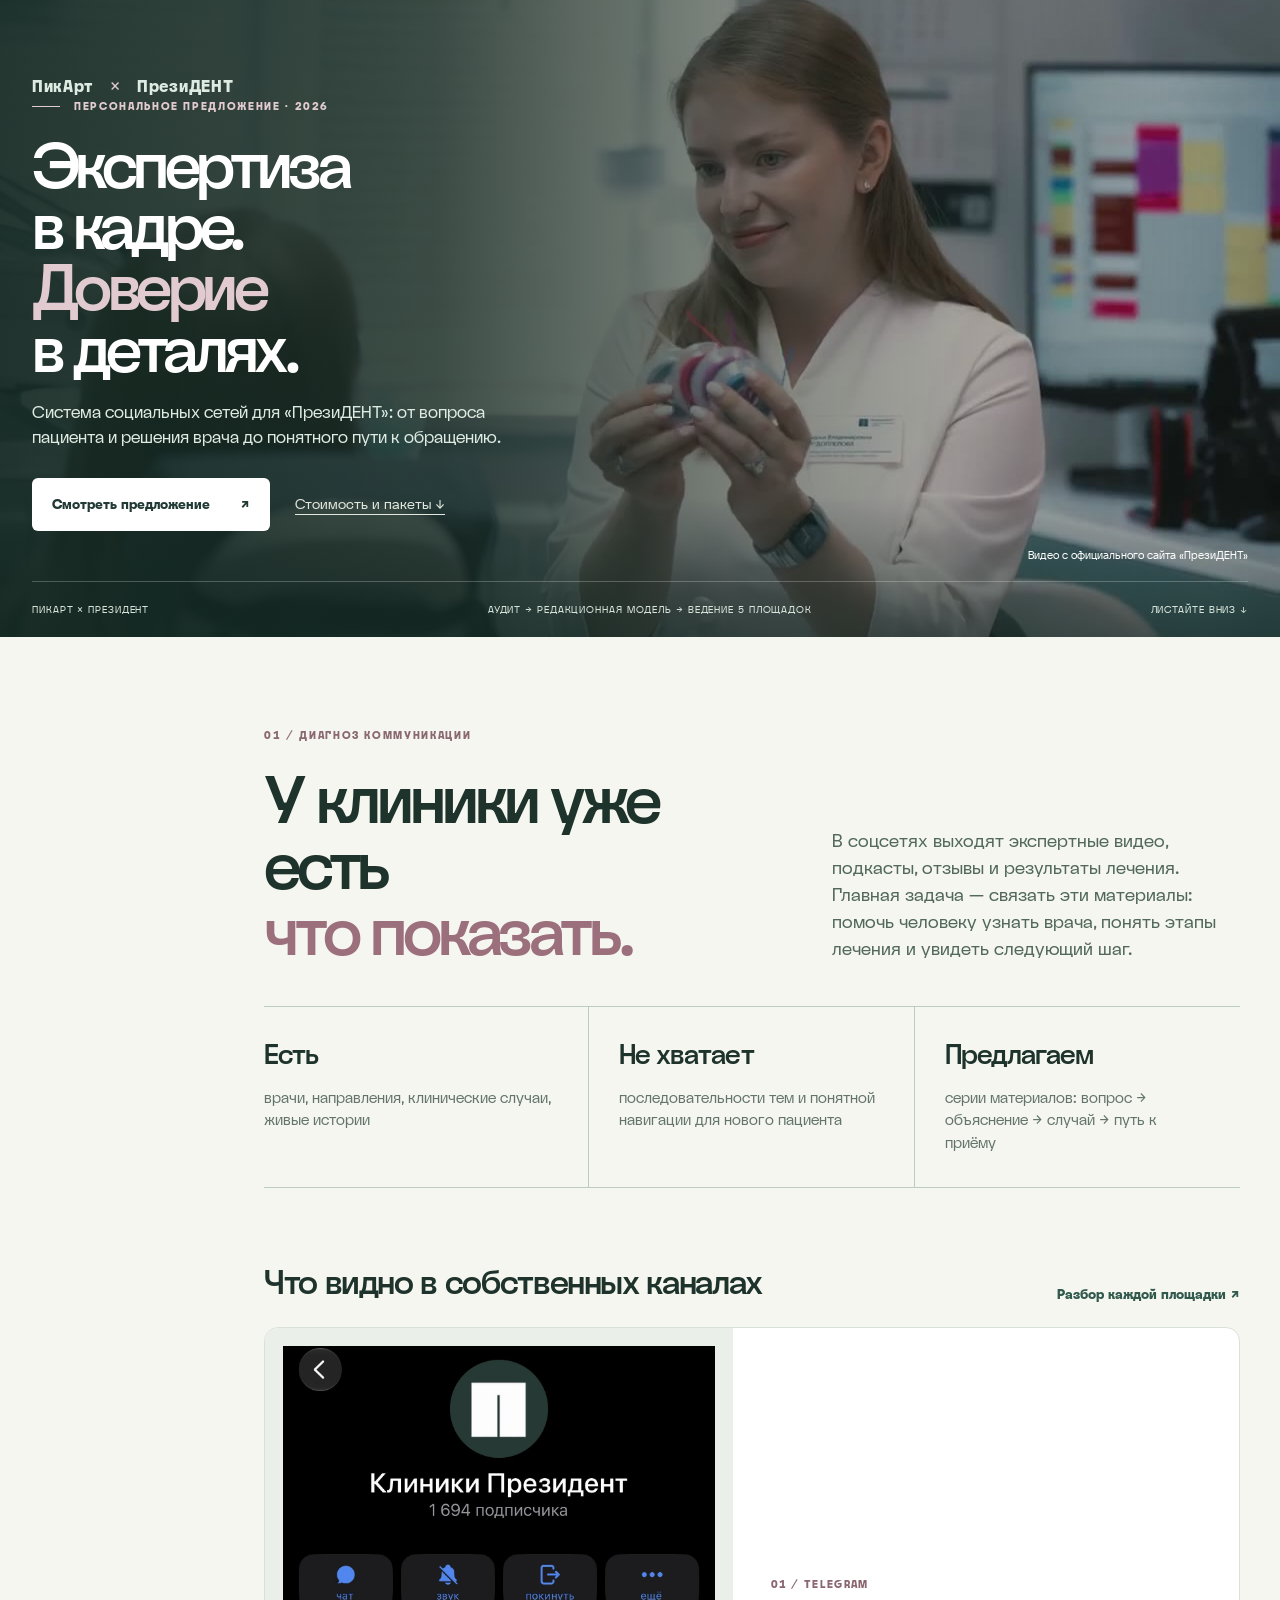
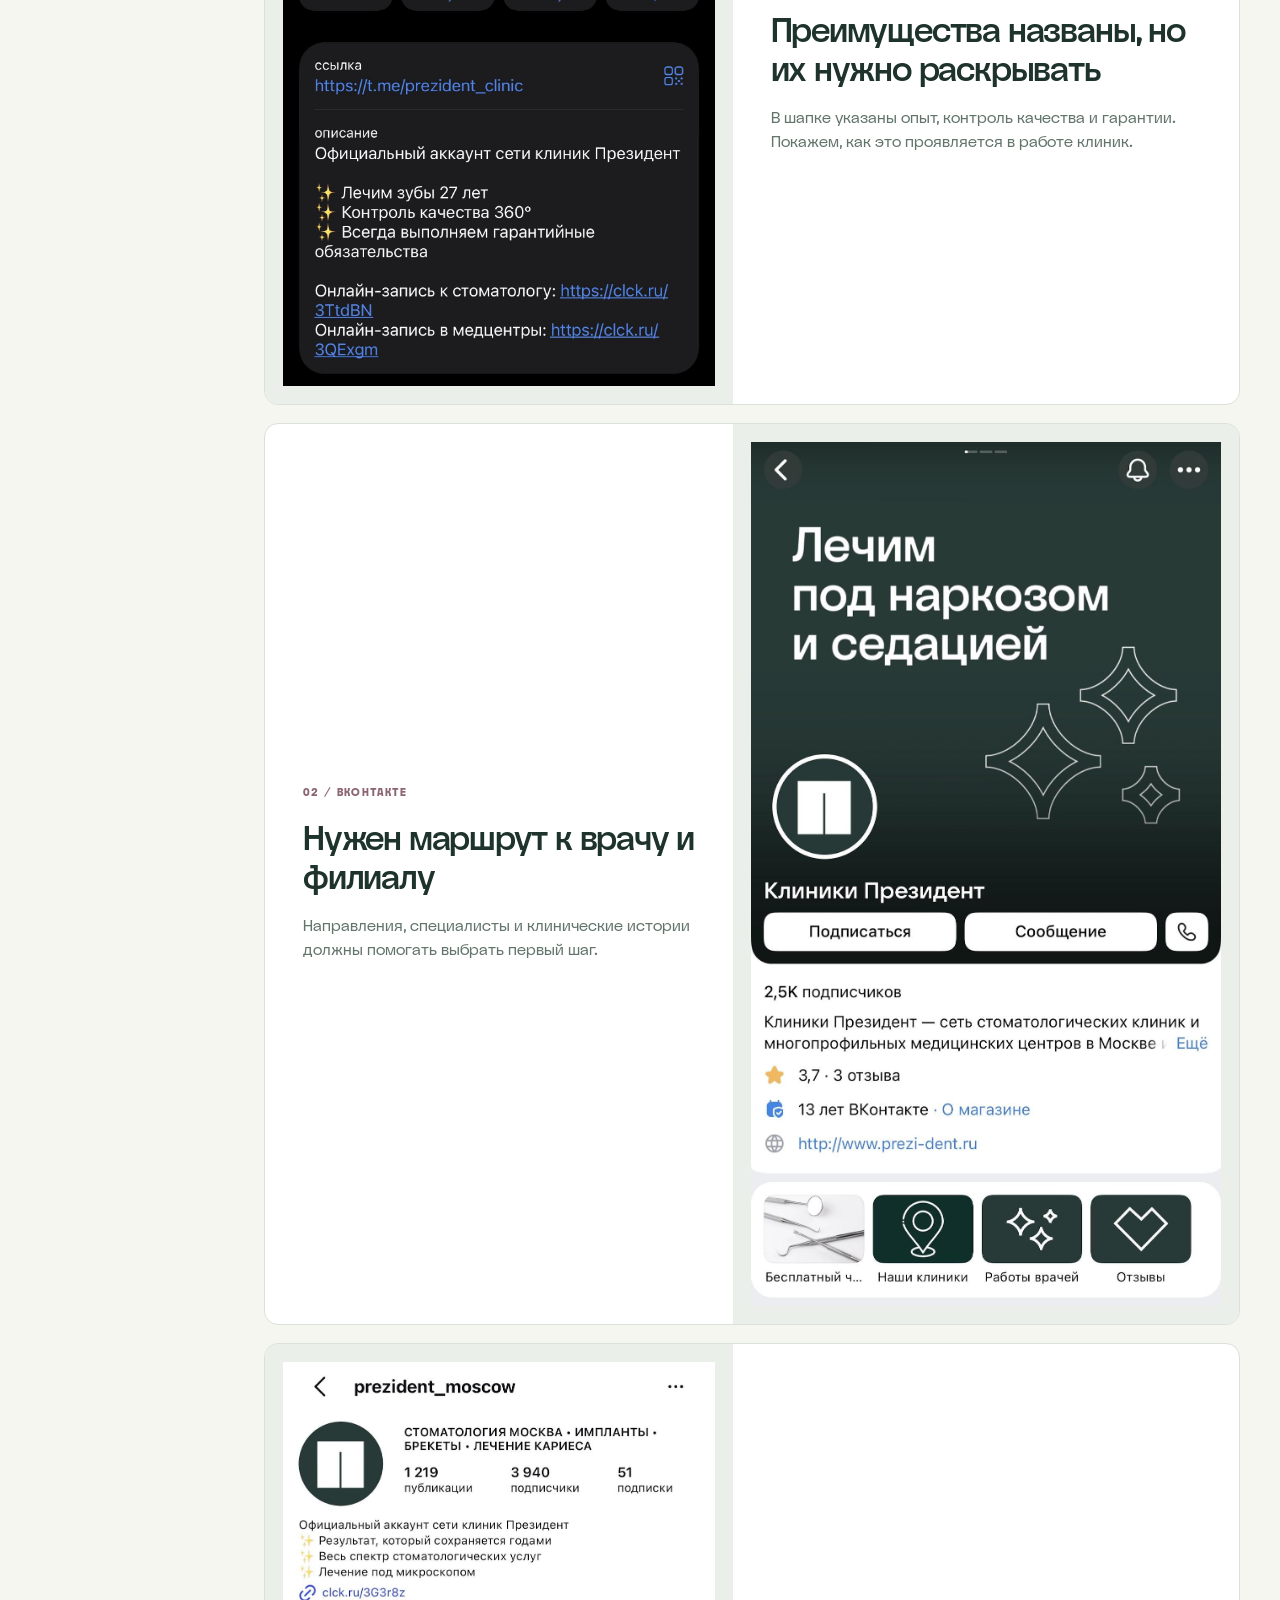
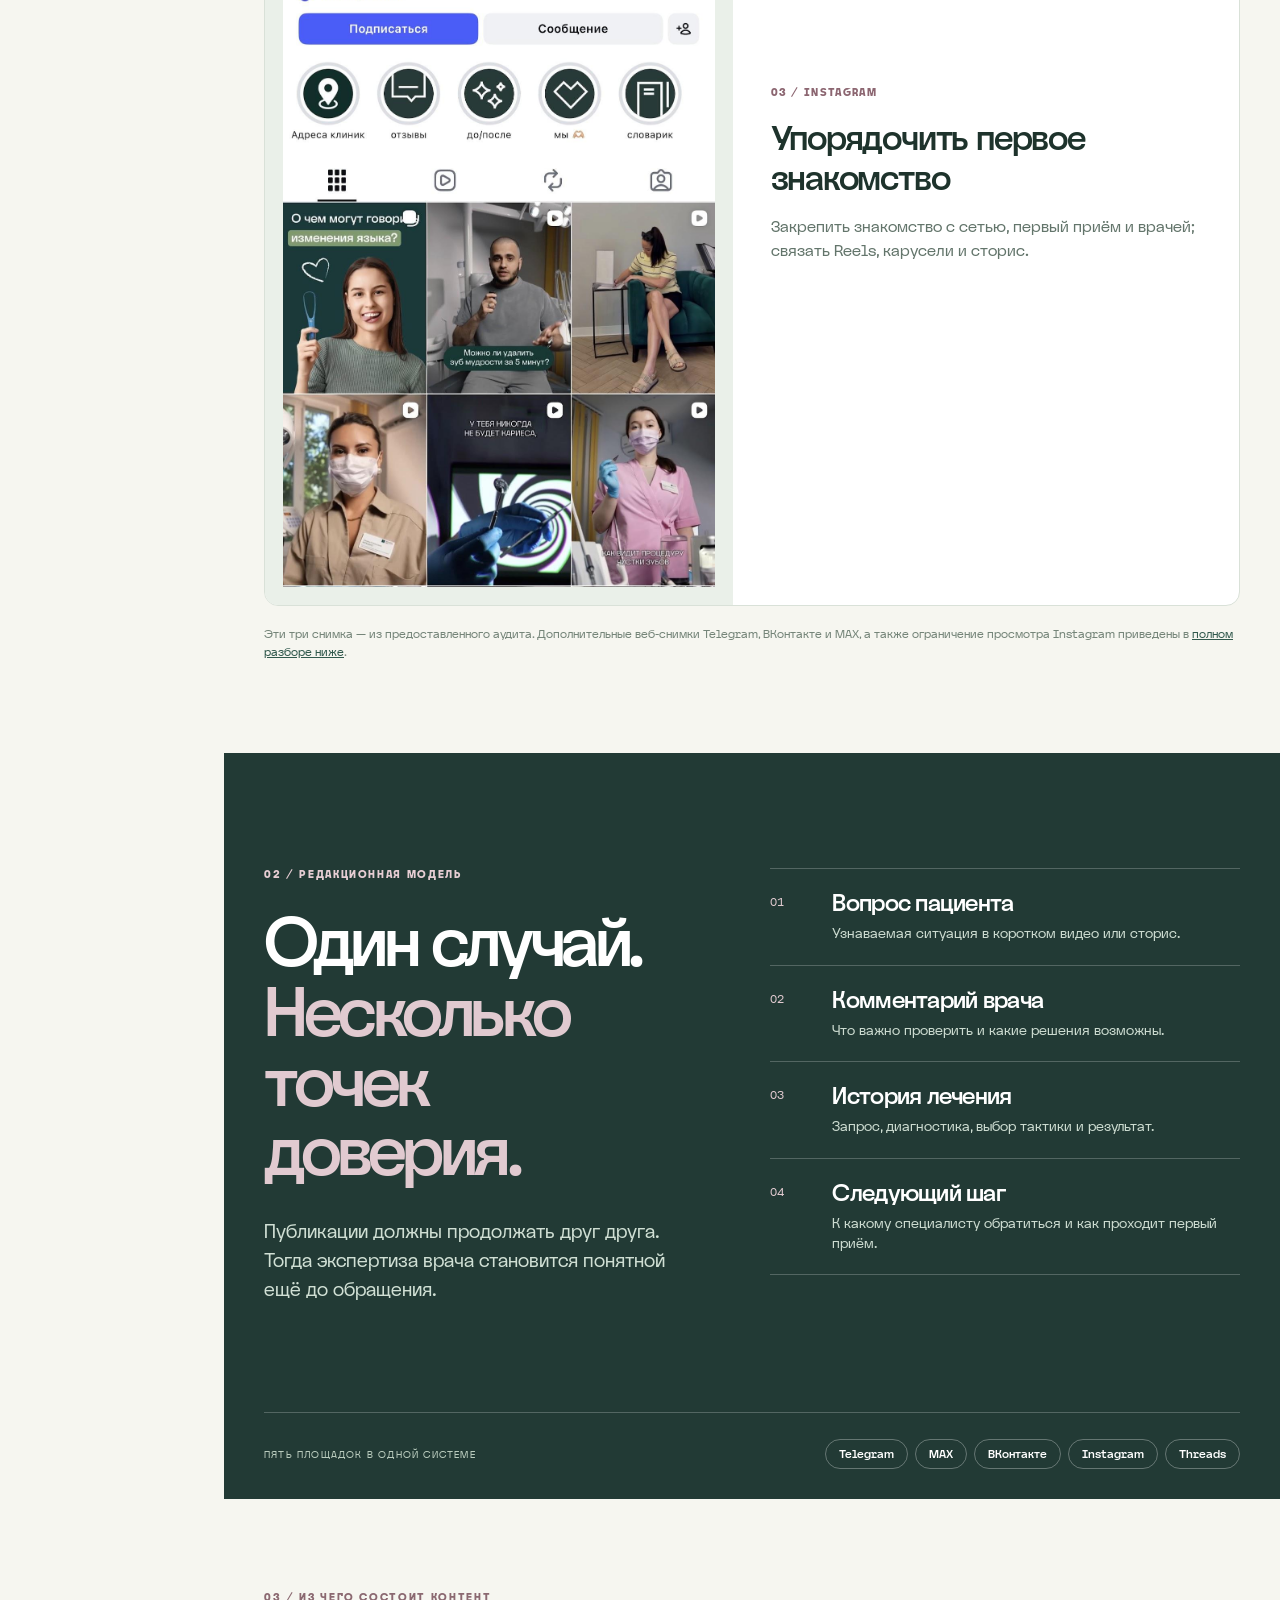
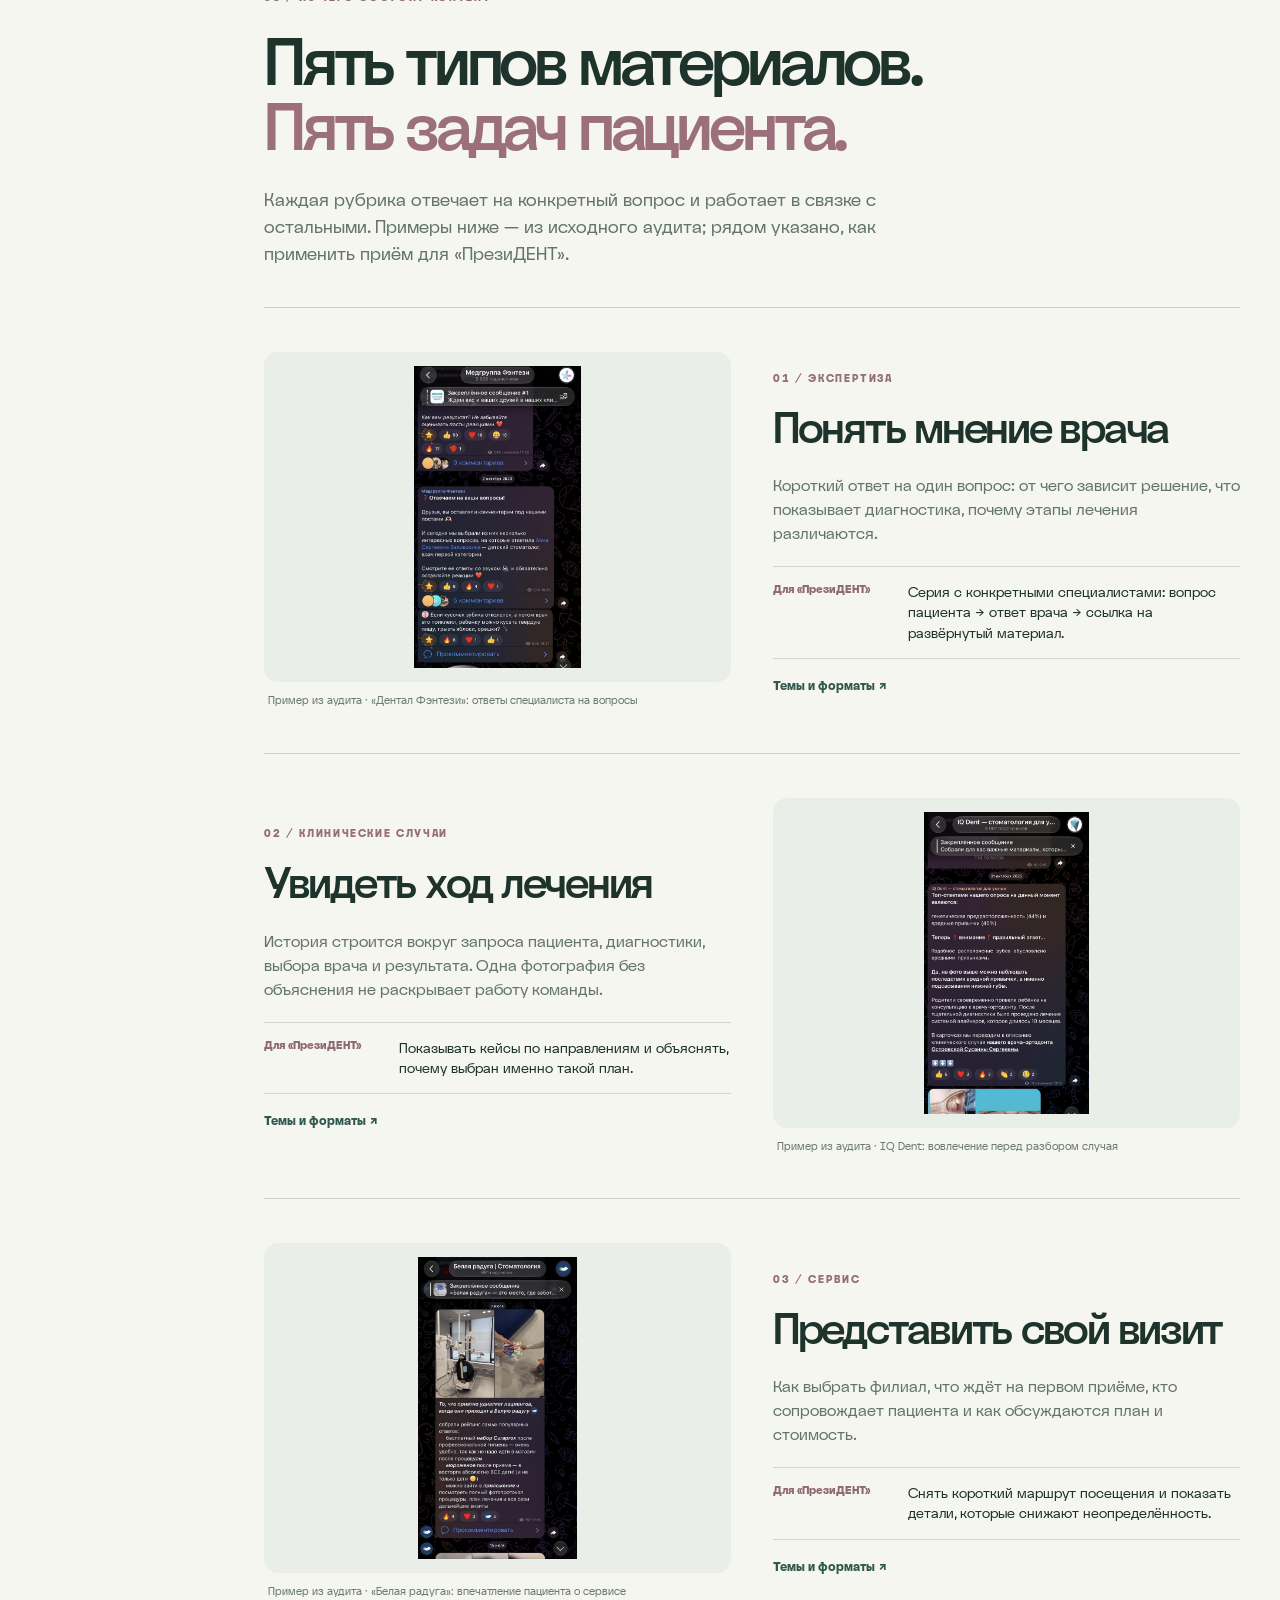
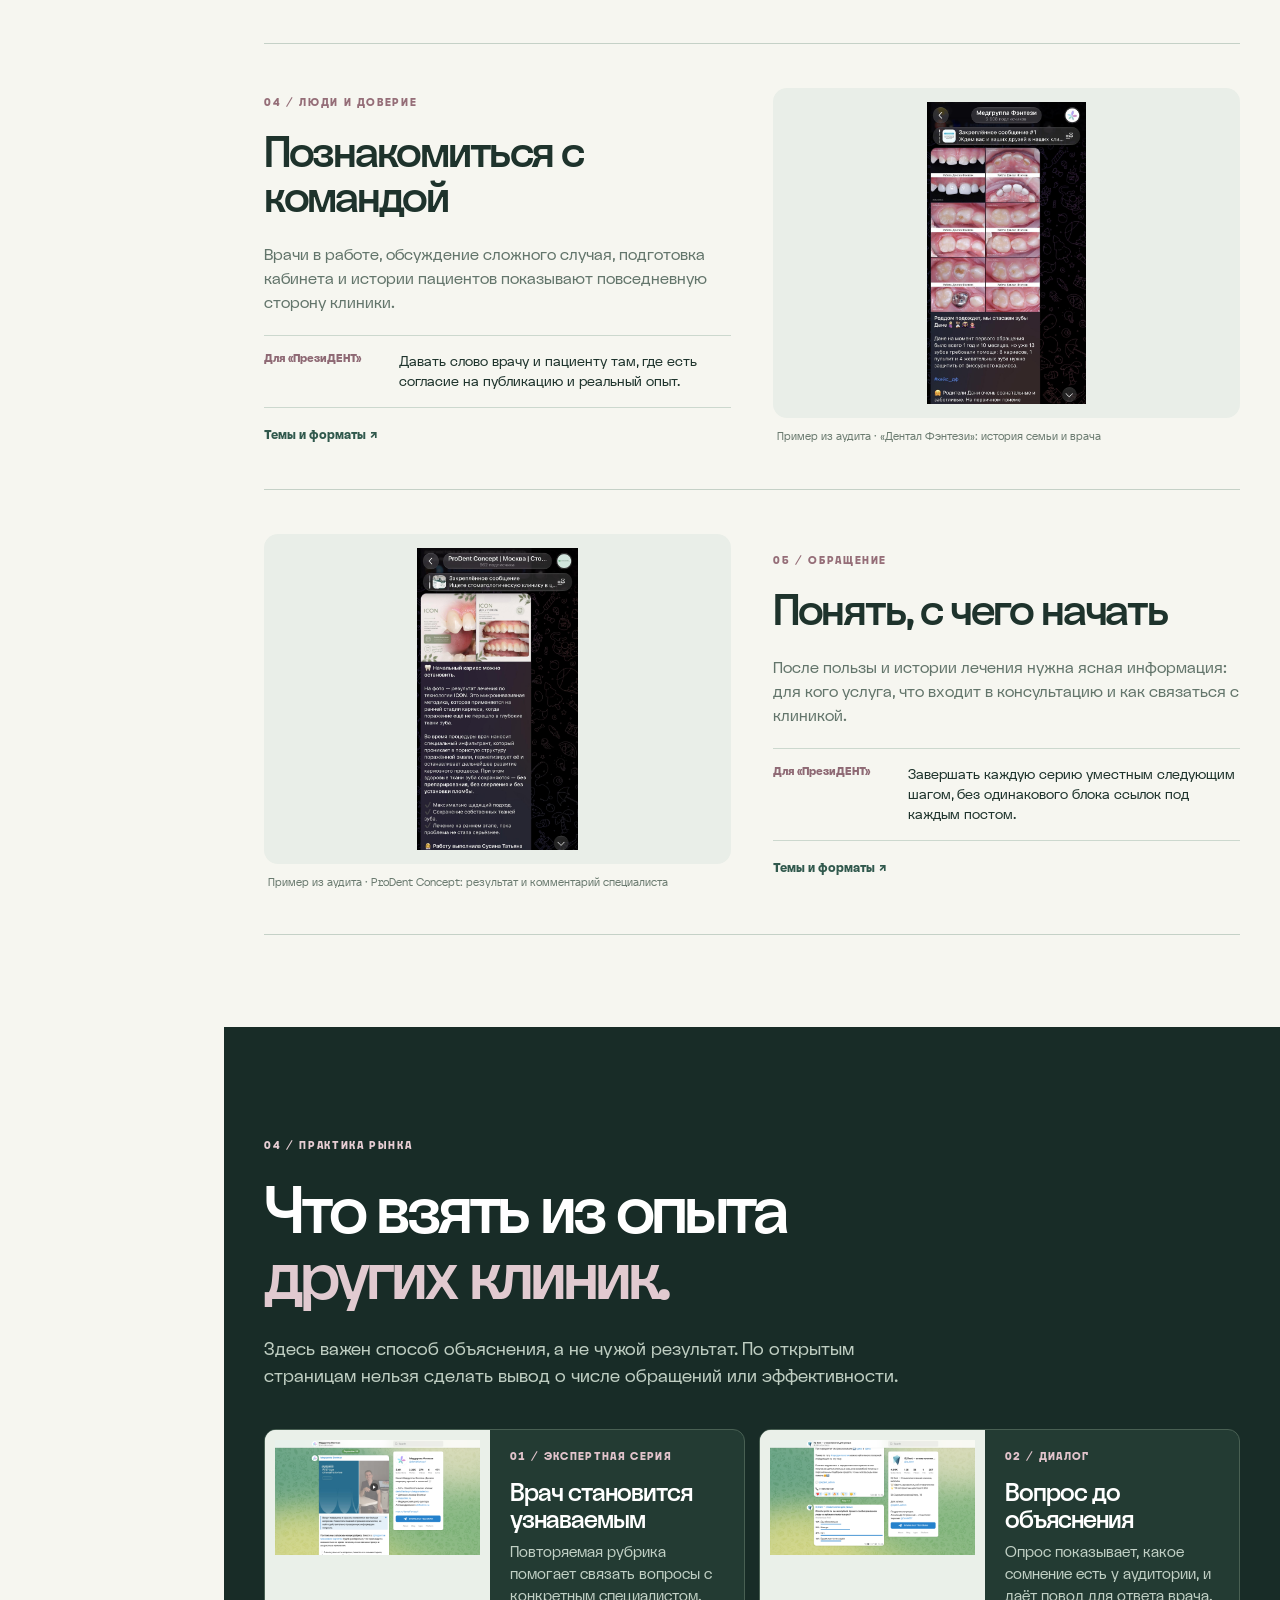
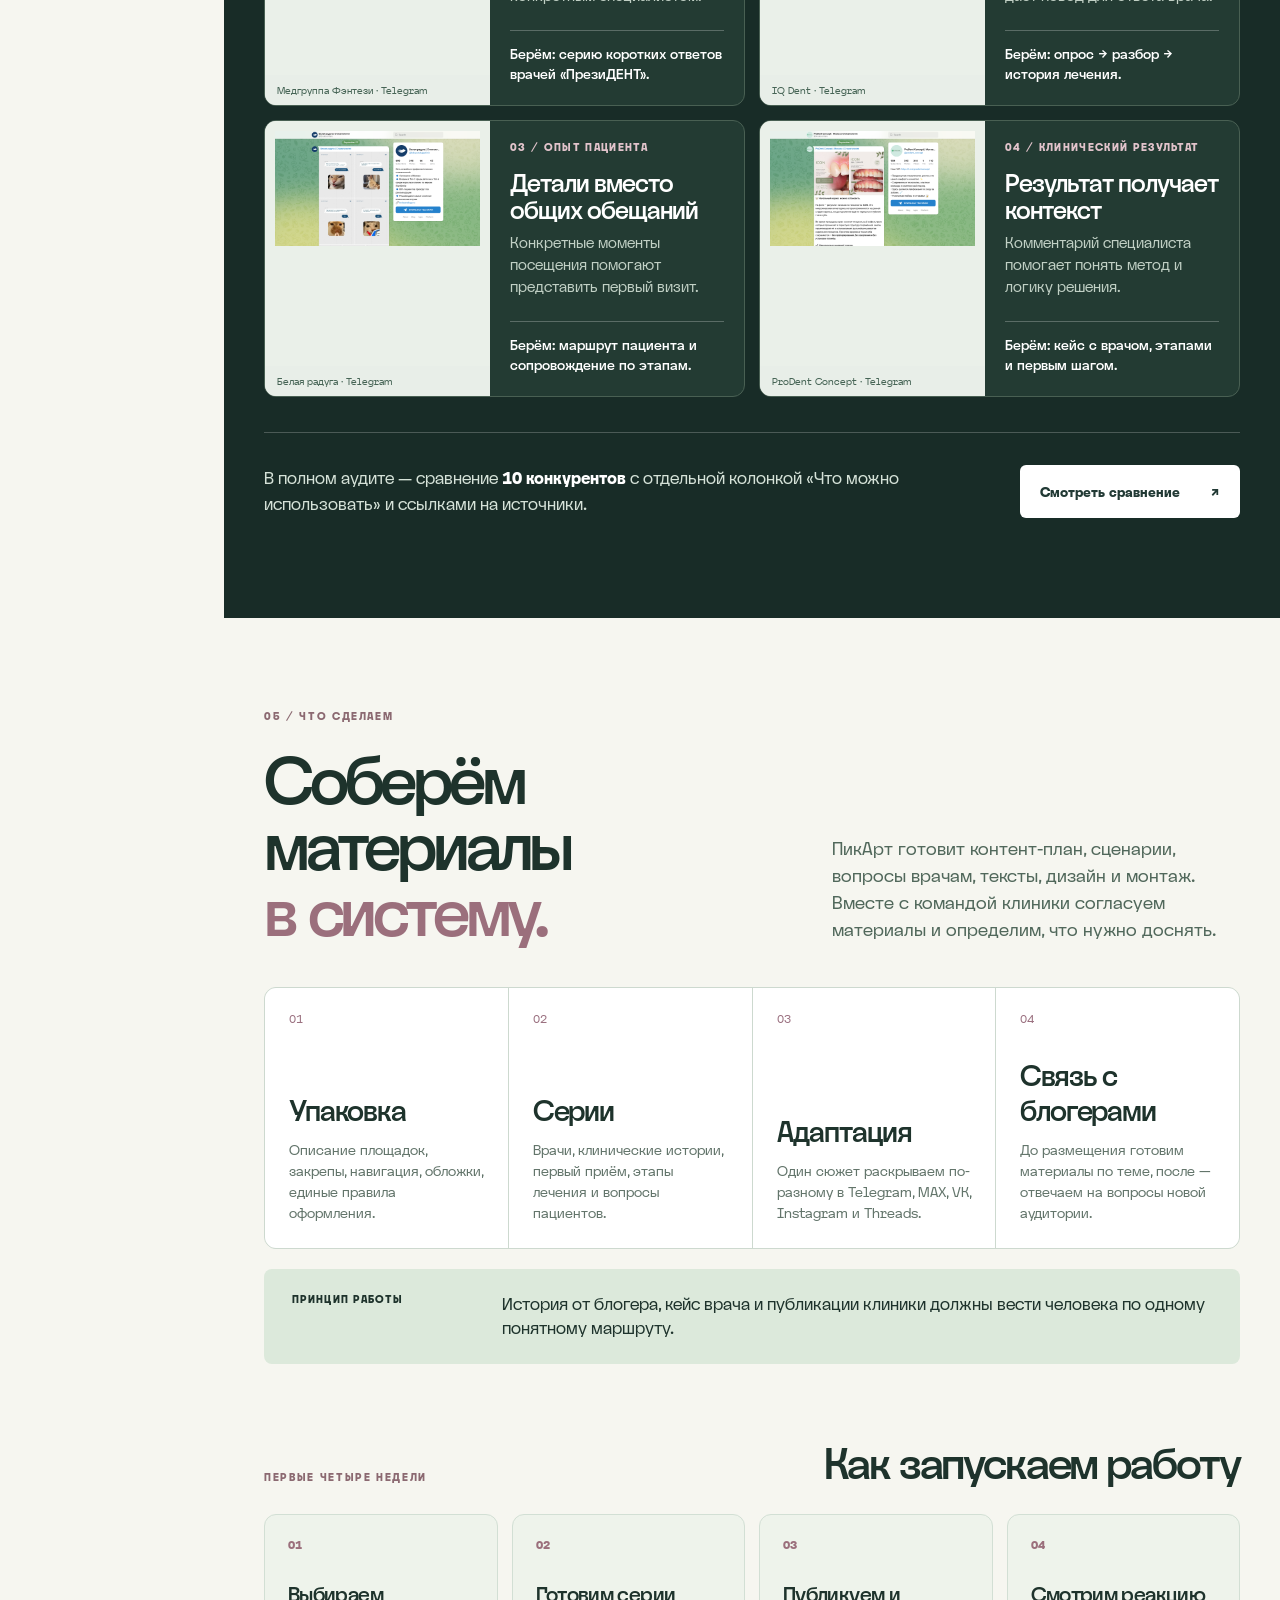
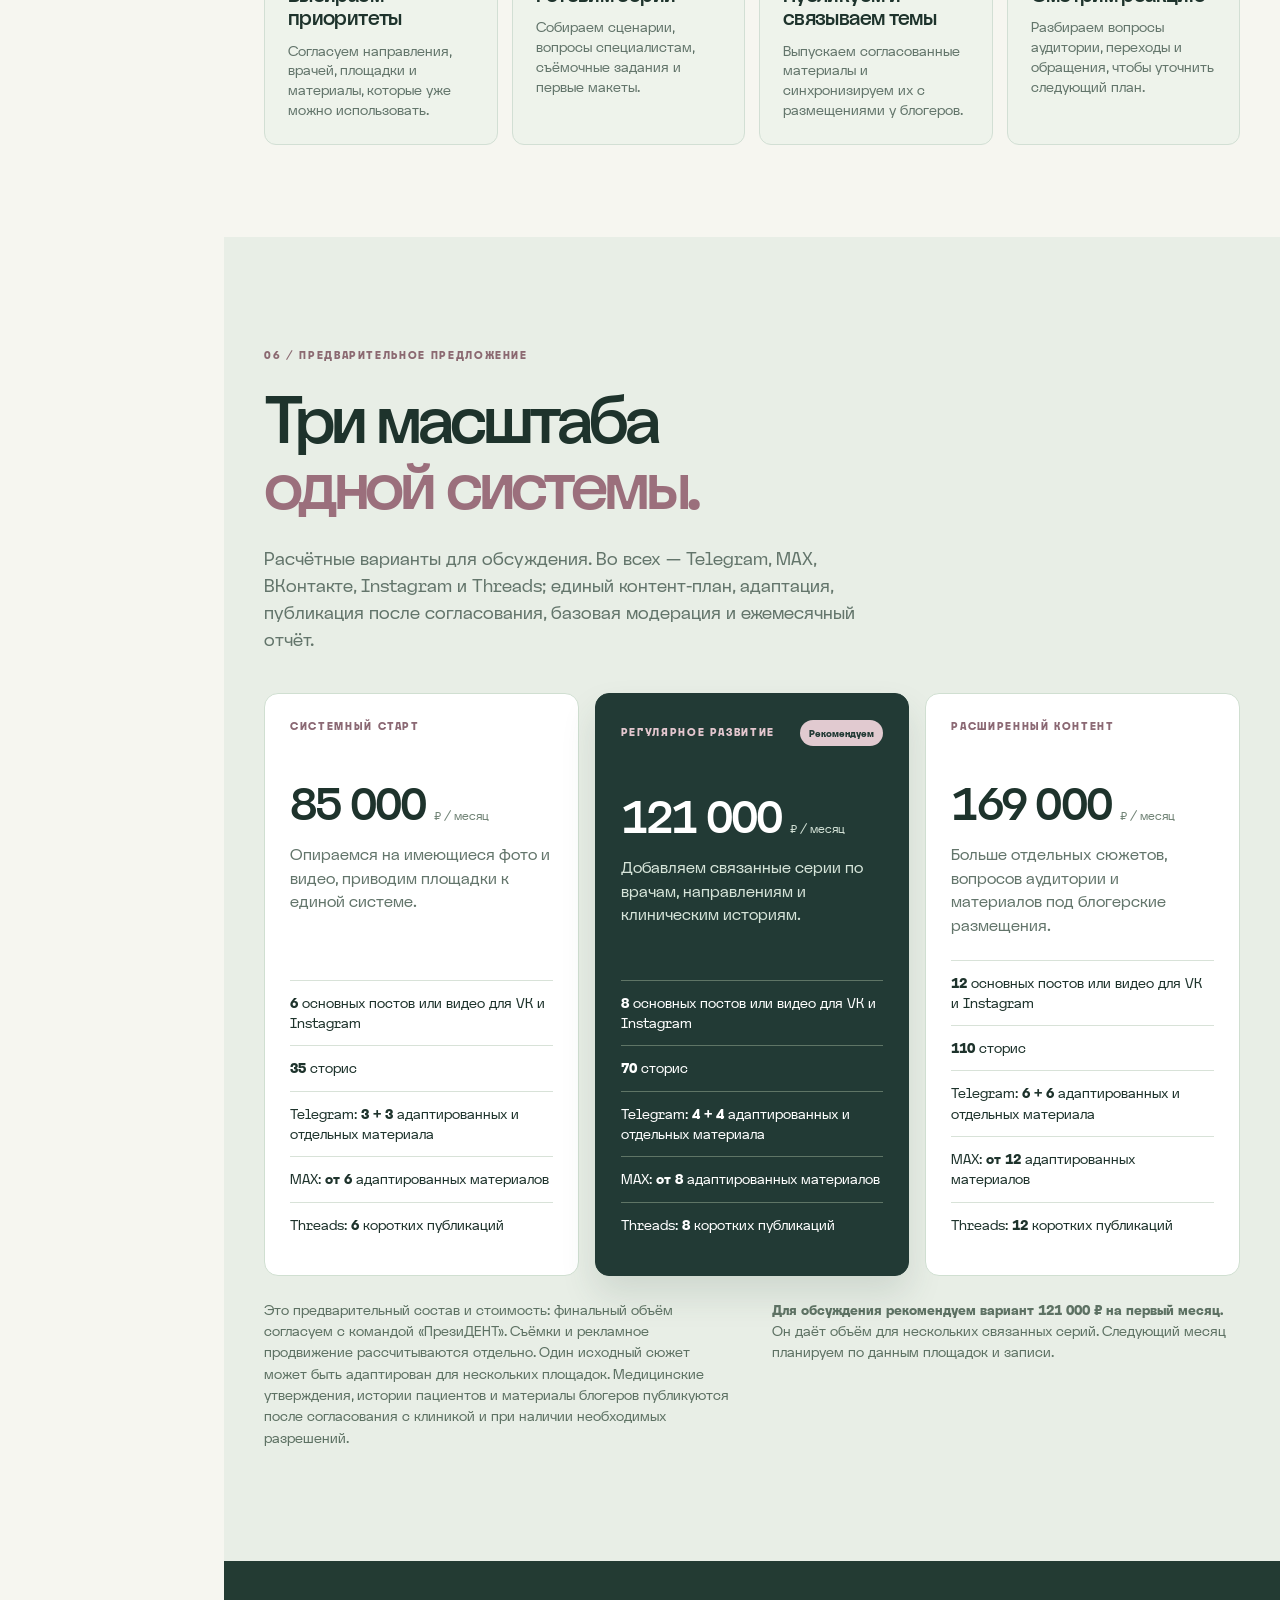
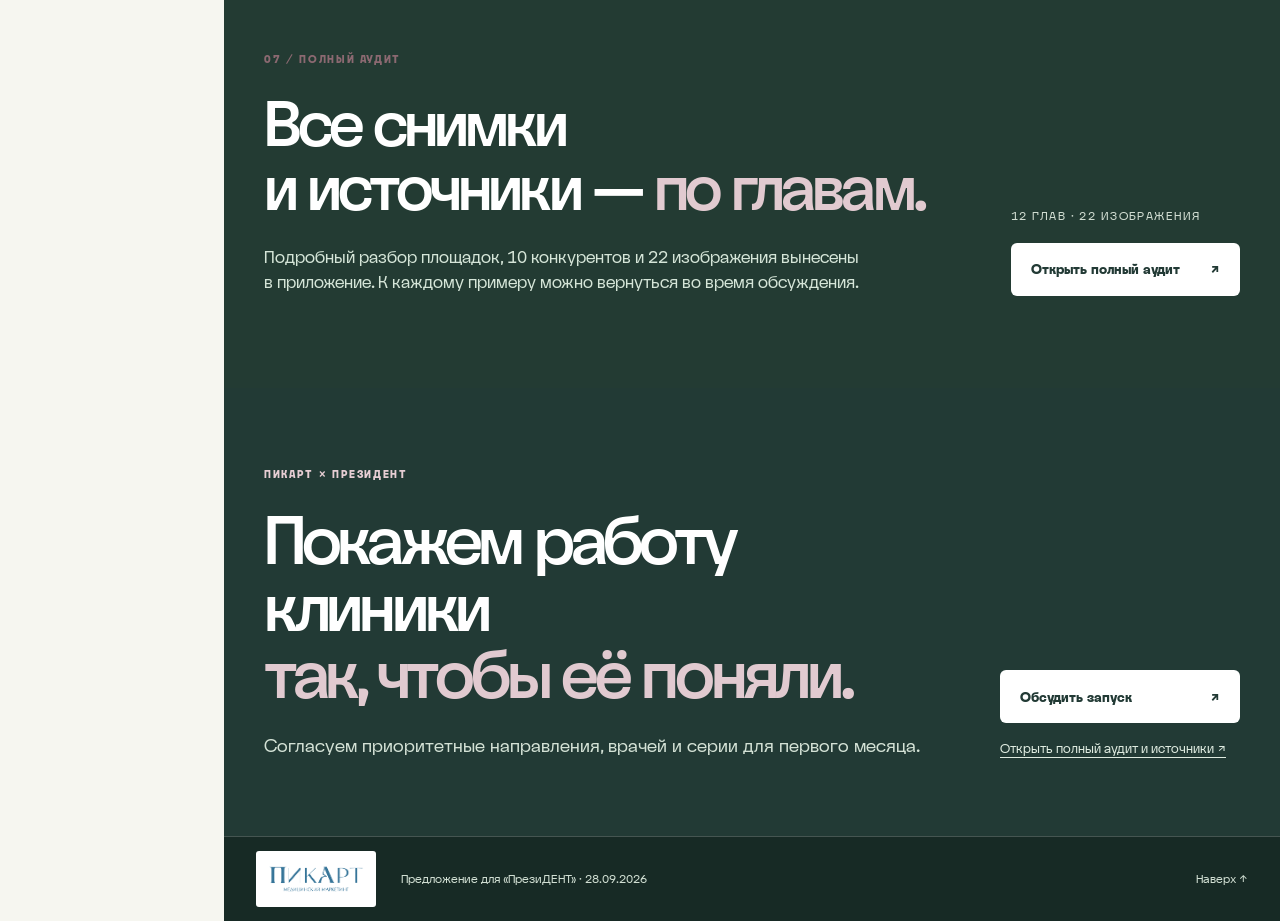
==== index.html @ 4c72f0f0 "Use official Prezident video as proposal hero background" ====
<!doctype html>
<html lang="ru">
<head>
  <meta charset="utf-8"><meta name="viewport" content="width=device-width, initial-scale=1">
  <meta name="robots" content="noindex,nofollow">
  <meta name="description" content="Аудит социальных сетей и предложение по ведению для сети клиник ПрезиДЕНТ">
  <title>ПрезиДЕНТ × ПикАрт — аудит и предложение</title>
  <link rel="icon" href="assets/brand/prezident-logo.svg" type="image/svg+xml">
  <link rel="stylesheet" href="style.css?v=6">
</head>
<body class="proposal-page">

<main>
<section class="hero" id="top"><div class="hero-photo"><video autoplay muted loop playsinline preload="metadata" poster="assets/brand/prezident-video-poster.jpg" aria-hidden="true"><source src="assets/brand/prezident-hero.mp4" type="video/mp4"></video><span>Видео с официального сайта «ПрезиДЕНТ»</span></div><div class="hero-copy shell"><div class="hero-text">
  <p class="hero-brand">ПикАрт <span>×</span> ПрезиДЕНТ</p><div class="overline"><span class="line"></span> Персональное предложение · 2026</div>
  <h1>Экспертиза<br>в кадре.<br><em>Доверие</em><br>в деталях.</h1>
  <p>Система социальных сетей для «ПрезиДЕНТ»: от вопроса пациента и решения врача до понятного пути к обращению.</p>
  <div class="hero-actions"><a class="btn btn-light" href="#audit">Смотреть предложение <span>↗</span></a><a class="quiet-link" href="#pricing">Стоимость и пакеты ↓</a></div>
</div></div><div class="hero-bottom shell"><span>ПикАрт × ПрезиДЕНТ</span><span>Аудит → редакционная модель → ведение 5 площадок</span><span>Листайте вниз ↓</span></div></section>
<aside class="proposal-sidebar" aria-label="Разделы предложения"><a class="sidebar-brand" href="#top"><span>ПикАрт</span><i>×</i><span>ПрезиДЕНТ</span></a><nav aria-label="Навигация по КП"><a href="#audit"><small>01</small>Аудит</a><a href="#approach"><small>02</small>Решение</a><a href="#content"><small>03</small>Контент</a><a href="#market"><small>04</small>Конкуренты</a><a href="#work"><small>05</small>План</a><a href="#pricing"><small>06</small>Стоимость</a><a href="#full-audit"><small>07</small>Источники</a></nav><a class="sidebar-cta" href="#pricing">Смотреть условия ↗</a></aside>
<div class="proposal-body">

<section class="intro section" id="audit"><div class="shell"><div class="section-heading two-col"><div><p class="eyebrow">01 / Диагноз коммуникации</p><h2>У клиники уже есть<br><em>что показать.</em></h2></div><p class="large-copy">В соцсетях выходят экспертные видео, подкасты, отзывы и результаты лечения. Главная задача — связать эти материалы: помочь человеку узнать врача, понять этапы лечения и увидеть следующий шаг.</p></div>
<div class="diagnosis-strip"><div><b>Есть</b><p>врачи, направления, клинические случаи, живые истории</p></div><div><b>Не хватает</b><p>последовательности тем и понятной навигации для нового пациента</p></div><div><b>Предлагаем</b><p>серии материалов: вопрос → объяснение → случай → путь к приёму</p></div></div>
<div class="current-head"><h3>Что видно в собственных каналах</h3><a class="text-link" href="audit.html#section-1">Разбор каждой площадки ↗</a></div>
<div class="current-grid">
  <figure class="current-card"><button class="shot" type="button" data-image="assets/image11.jpg" data-caption="ПрезиДЕНТ · описание Telegram из исходного аудита"><img src="assets/image11.jpg" alt="Описание Telegram канала ПрезиДЕНТ" loading="lazy"></button><figcaption><span>01 / Telegram</span><h4>Преимущества названы, но их нужно раскрывать</h4><p>В шапке указаны опыт, контроль качества и гарантии. Покажем, как это проявляется в работе клиник.</p></figcaption></figure>
  <figure class="current-card"><button class="shot" type="button" data-image="assets/image13.jpg" data-caption="ПрезиДЕНТ · профиль ВКонтакте из исходного аудита"><img src="assets/image13.jpg" alt="Сообщество ВКонтакте ПрезиДЕНТ" loading="lazy"></button><figcaption><span>02 / ВКонтакте</span><h4>Нужен маршрут к врачу и филиалу</h4><p>Направления, специалисты и клинические истории должны помогать выбрать первый шаг.</p></figcaption></figure>
  <figure class="current-card"><button class="shot" type="button" data-image="assets/image17.jpg" data-caption="ПрезиДЕНТ · профиль Instagram из исходного аудита"><img src="assets/image17.jpg" alt="Профиль Instagram ПрезиДЕНТ" loading="lazy"></button><figcaption><span>03 / Instagram</span><h4>Упорядочить первое знакомство</h4><p>Закрепить знакомство с сетью, первый приём и врачей; связать Reels, карусели и сторис.</p></figcaption></figure>
</div><p class="source-note">Эти три снимка — из предоставленного аудита. Дополнительные веб-снимки Telegram, ВКонтакте и MAX, а также ограничение просмотра Instagram приведены в <a href="audit.html#section-12">полном разборе ниже</a>.</p>
</div></section>

<section class="manifesto" id="approach"><div class="shell manifesto-grid"><div><p class="eyebrow light">02 / Редакционная модель</p><h2>Один случай.<br><em>Несколько точек<br>доверия.</em></h2><p>Публикации должны продолжать друг друга. Тогда экспертиза врача становится понятной ещё до обращения.</p></div><div class="sequence"><div><span>01</span><b>Вопрос пациента</b><p>Узнаваемая ситуация в коротком видео или сторис.</p></div><div><span>02</span><b>Комментарий врача</b><p>Что важно проверить и какие решения возможны.</p></div><div><span>03</span><b>История лечения</b><p>Запрос, диагностика, выбор тактики и результат.</p></div><div><span>04</span><b>Следующий шаг</b><p>К какому специалисту обратиться и как проходит первый приём.</p></div></div></div><div class="shell platform-line"><span>Пять площадок в одной системе</span><div><b>Telegram</b><b>MAX</b><b>ВКонтакте</b><b>Instagram</b><b>Threads</b></div></div></section>

<section class="content-section section" id="content"><div class="shell"><div class="section-heading"><p class="eyebrow">03 / Из чего состоит контент</p><h2>Пять типов материалов.<br><em>Пять задач пациента.</em></h2><p class="section-deck">Каждая рубрика отвечает на конкретный вопрос и работает в связке с остальными. Примеры ниже — из исходного аудита; рядом указано, как применить приём для «ПрезиДЕНТ».</p></div>
<div class="story-list">
<article class="story"><div class="story-copy"><span class="story-no">01 / Экспертиза</span><h3>Понять мнение врача</h3><p>Короткий ответ на один вопрос: от чего зависит решение, что показывает диагностика, почему этапы лечения различаются.</p><div class="story-apply"><b>Для «ПрезиДЕНТ»</b><span>Серия с конкретными специалистами: вопрос пациента → ответ врача → ссылка на развёрнутый материал.</span></div><a href="audit.html#section-3">Темы и форматы ↗</a></div><figure><button class="shot" type="button" data-image="assets/image12.jpg" data-caption="Дентал Фэнтези · ответы врача на вопросы подписчиков"><img src="assets/image12.jpg" alt="Пример экспертного формата Дентал Фэнтези" loading="lazy"></button><figcaption>Пример из аудита · «Дентал Фэнтези»: ответы специалиста на вопросы</figcaption></figure></article>
<article class="story reverse"><div class="story-copy"><span class="story-no">02 / Клинические случаи</span><h3>Увидеть ход лечения</h3><p>История строится вокруг запроса пациента, диагностики, выбора врача и результата. Одна фотография без объяснения не раскрывает работу команды.</p><div class="story-apply"><b>Для «ПрезиДЕНТ»</b><span>Показывать кейсы по направлениям и объяснять, почему выбран именно такой план.</span></div><a href="audit.html#section-4">Темы и форматы ↗</a></div><figure><button class="shot" type="button" data-image="assets/image19.jpg" data-caption="IQ Dent · опрос и продолжение клинического случая"><img src="assets/image19.jpg" alt="Клинический случай и опрос IQ Dent" loading="lazy"></button><figcaption>Пример из аудита · IQ Dent: вовлечение перед разбором случая</figcaption></figure></article>
<article class="story"><div class="story-copy"><span class="story-no">03 / Сервис</span><h3>Представить свой визит</h3><p>Как выбрать филиал, что ждёт на первом приёме, кто сопровождает пациента и как обсуждаются план и стоимость.</p><div class="story-apply"><b>Для «ПрезиДЕНТ»</b><span>Снять короткий маршрут посещения и показать детали, которые снижают неопределённость.</span></div><a href="audit.html#section-5">Темы и форматы ↗</a></div><figure><button class="shot" type="button" data-image="assets/image20.jpg" data-caption="Белая радуга · детали сервиса глазами пациента"><img src="assets/image20.jpg" alt="Сервисный контент клиники Белая радуга" loading="lazy"></button><figcaption>Пример из аудита · «Белая радуга»: впечатление пациента о сервисе</figcaption></figure></article>
<article class="story reverse"><div class="story-copy"><span class="story-no">04 / Люди и доверие</span><h3>Познакомиться с командой</h3><p>Врачи в работе, обсуждение сложного случая, подготовка кабинета и истории пациентов показывают повседневную сторону клиники.</p><div class="story-apply"><b>Для «ПрезиДЕНТ»</b><span>Давать слово врачу и пациенту там, где есть согласие на публикацию и реальный опыт.</span></div><a href="audit.html#section-6">Темы и форматы ↗</a></div><figure><button class="shot" type="button" data-image="assets/image15.jpg" data-caption="Дентал Фэнтези · история лечения маленького пациента"><img src="assets/image15.jpg" alt="История лечения маленького пациента Дентал Фэнтези" loading="lazy"></button><figcaption>Пример из аудита · «Дентал Фэнтези»: история семьи и врача</figcaption></figure></article>
<article class="story"><div class="story-copy"><span class="story-no">05 / Обращение</span><h3>Понять, с чего начать</h3><p>После пользы и истории лечения нужна ясная информация: для кого услуга, что входит в консультацию и как связаться с клиникой.</p><div class="story-apply"><b>Для «ПрезиДЕНТ»</b><span>Завершать каждую серию уместным следующим шагом, без одинакового блока ссылок под каждым постом.</span></div><a href="audit.html#section-7">Темы и форматы ↗</a></div><figure><button class="shot" type="button" data-image="assets/image14.jpg" data-caption="ProDent Concept · результат с пояснением метода"><img src="assets/image14.jpg" alt="Результат лечения с пояснением ProDent Concept" loading="lazy"></button><figcaption>Пример из аудита · ProDent Concept: результат и комментарий специалиста</figcaption></figure></article>
</div></div></section>

<section class="market-section" id="market"><div class="shell"><div class="section-heading"><p class="eyebrow light">04 / Практика рынка</p><h2>Что взять из опыта<br><em>других клиник.</em></h2><p class="section-deck">Здесь важен способ объяснения, а не чужой результат. По открытым страницам нельзя сделать вывод о числе обращений или эффективности.</p></div>
<div class="market-grid">
<article class="market-card"><figure><button class="shot" type="button" data-image="assets/image7.png" data-caption="Медгруппа Фэнтези · Telegram, 28.09.2026"><img src="assets/image7.png" alt="Рубрика с врачом в Telegram Медгруппы Фэнтези" loading="lazy"></button><figcaption>Медгруппа Фэнтези · Telegram</figcaption></figure><div><span>01 / Экспертная серия</span><h3>Врач становится узнаваемым</h3><p>Повторяемая рубрика помогает связать вопросы с конкретным специалистом.</p><b>Берём: серию коротких ответов врачей «ПрезиДЕНТ».</b></div></article>
<article class="market-card"><figure><button class="shot" type="button" data-image="assets/image6.png" data-caption="IQ Dent · Telegram, 28.09.2026"><img src="assets/image6.png" alt="Опрос IQ Dent в Telegram" loading="lazy"></button><figcaption>IQ Dent · Telegram</figcaption></figure><div><span>02 / Диалог</span><h3>Вопрос до объяснения</h3><p>Опрос показывает, какое сомнение есть у аудитории, и даёт повод для ответа врача.</p><b>Берём: опрос → разбор → история лечения.</b></div></article>
<article class="market-card"><figure><button class="shot" type="button" data-image="assets/image9.png" data-caption="Белая радуга · Telegram, 28.09.2026"><img src="assets/image9.png" alt="Сервисная визуальная серия клиники Белая радуга" loading="lazy"></button><figcaption>Белая радуга · Telegram</figcaption></figure><div><span>03 / Опыт пациента</span><h3>Детали вместо общих обещаний</h3><p>Конкретные моменты посещения помогают представить первый визит.</p><b>Берём: маршрут пациента и сопровождение по этапам.</b></div></article>
<article class="market-card"><figure><button class="shot" type="button" data-image="assets/image5.png" data-caption="ProDent Concept · Telegram, 28.09.2026"><img src="assets/image5.png" alt="Клинический результат с пояснением ProDent Concept" loading="lazy"></button><figcaption>ProDent Concept · Telegram</figcaption></figure><div><span>04 / Клинический результат</span><h3>Результат получает контекст</h3><p>Комментарий специалиста помогает понять метод и логику решения.</p><b>Берём: кейс с врачом, этапами и первым шагом.</b></div></article>
</div><div class="market-footer"><p>В полном аудите — сравнение <b>10 конкурентов</b> с отдельной колонкой «Что можно использовать» и ссылками на источники.</p><a class="btn btn-light" href="audit.html#section-8">Смотреть сравнение <span>↗</span></a></div></div></section>

<section class="plan-section section" id="work"><div class="shell"><div class="section-heading two-col"><div><p class="eyebrow">05 / Что сделаем</p><h2>Соберём материалы<br><em>в систему.</em></h2></div><p class="large-copy">ПикАрт готовит контент-план, сценарии, вопросы врачам, тексты, дизайн и монтаж. Вместе с командой клиники согласуем материалы и определим, что нужно доснять.</p></div><div class="plan-grid"><div><span>01</span><h3>Упаковка</h3><p>Описание площадок, закрепы, навигация, обложки, единые правила оформления.</p></div><div><span>02</span><h3>Серии</h3><p>Врачи, клинические истории, первый приём, этапы лечения и вопросы пациентов.</p></div><div><span>03</span><h3>Адаптация</h3><p>Один сюжет раскрываем по-разному в Telegram, MAX, VK, Instagram и Threads.</p></div><div><span>04</span><h3>Связь с блогерами</h3><p>До размещения готовим материалы по теме, после — отвечаем на вопросы новой аудитории.</p></div></div><div class="plan-note"><span>Принцип работы</span><p>История от блогера, кейс врача и публикации клиники должны вести человека по одному понятному маршруту.</p></div><div class="month-plan"><div class="month-plan-heading"><span class="eyebrow">Первые четыре недели</span><h3>Как запускаем работу</h3></div><ol><li><span>01</span><b>Выбираем приоритеты</b><p>Согласуем направления, врачей, площадки и материалы, которые уже можно использовать.</p></li><li><span>02</span><b>Готовим серии</b><p>Собираем сценарии, вопросы специалистам, съёмочные задания и первые макеты.</p></li><li><span>03</span><b>Публикуем и связываем темы</b><p>Выпускаем согласованные материалы и синхронизируем их с размещениями у блогеров.</p></li><li><span>04</span><b>Смотрим реакцию</b><p>Разбираем вопросы аудитории, переходы и обращения, чтобы уточнить следующий план.</p></li></ol></div></div></section>

<section class="pricing-section" id="pricing"><div class="shell"><div class="section-heading"><p class="eyebrow">06 / Предварительное предложение</p><h2>Три масштаба<br><em>одной системы.</em></h2><p class="section-deck">Расчётные варианты для обсуждения. Во всех — Telegram, MAX, ВКонтакте, Instagram и Threads; единый контент-план, адаптация, публикация после согласования, базовая модерация и ежемесячный отчёт.</p></div><div class="pricing-grid">
<article class="price-card"><span class="price-label">Системный старт</span><div class="price"><strong>85 000</strong><span>₽ / месяц</span></div><p>Опираемся на имеющиеся фото и видео, приводим площадки к единой системе.</p><ul><li><b>6</b> основных постов или видео для VK и Instagram</li><li><b>35</b> сторис</li><li>Telegram: <b>3 + 3</b> адаптированных и отдельных материала</li><li>MAX: <b>от 6</b> адаптированных материалов</li><li>Threads: <b>6</b> коротких публикаций</li></ul></article>
<article class="price-card featured"><div class="price-top"><span class="price-label">Регулярное развитие</span><span class="recommend">Рекомендуем</span></div><div class="price"><strong>121 000</strong><span>₽ / месяц</span></div><p>Добавляем связанные серии по врачам, направлениям и клиническим историям.</p><ul><li><b>8</b> основных постов или видео для VK и Instagram</li><li><b>70</b> сторис</li><li>Telegram: <b>4 + 4</b> адаптированных и отдельных материала</li><li>MAX: <b>от 8</b> адаптированных материалов</li><li>Threads: <b>8</b> коротких публикаций</li></ul></article>
<article class="price-card"><span class="price-label">Расширенный контент</span><div class="price"><strong>169 000</strong><span>₽ / месяц</span></div><p>Больше отдельных сюжетов, вопросов аудитории и материалов под блогерские размещения.</p><ul><li><b>12</b> основных постов или видео для VK и Instagram</li><li><b>110</b> сторис</li><li>Telegram: <b>6 + 6</b> адаптированных и отдельных материала</li><li>MAX: <b>от 12</b> адаптированных материалов</li><li>Threads: <b>12</b> коротких публикаций</li></ul></article>
</div><div class="price-notes"><p>Это предварительный состав и стоимость: финальный объём согласуем с командой «ПрезиДЕНТ». Съёмки и рекламное продвижение рассчитываются отдельно. Один исходный сюжет может быть адаптирован для нескольких площадок. Медицинские утверждения, истории пациентов и материалы блогеров публикуются после согласования с клиникой и при наличии необходимых разрешений.</p><p><b>Для обсуждения рекомендуем вариант 121 000 ₽ на первый месяц.</b> Он даёт объём для нескольких связанных серий. Следующий месяц планируем по данным площадок и записи.</p></div></div></section>

<section class="source-teaser section" id="full-audit"><div class="shell source-teaser-inner"><div><p class="eyebrow">07 / Полный аудит</p><h2>Все снимки<br>и источники — <em>по главам.</em></h2><p>Подробный разбор площадок, 10 конкурентов и 22 изображения вынесены в приложение. К каждому примеру можно вернуться во время обсуждения.</p></div><div class="source-teaser-action"><span>12 глав · 22 изображения</span><a class="btn btn-light" href="audit.html">Открыть полный аудит <span>↗</span></a></div></div></section>
<section class="closing"><div class="shell closing-grid"><div><p class="eyebrow light">ПикАрт × ПрезиДЕНТ</p><h2>Покажем работу клиники<br><em>так, чтобы её поняли.</em></h2><p>Согласуем приоритетные направления, врачей и серии для первого месяца.</p></div><div><a class="btn btn-light" href="https://t.me/pikartsmm_manager" target="_blank" rel="noopener noreferrer">Обсудить запуск <span>↗</span></a><a class="closing-document" href="#full-audit">Открыть полный аудит и источники ↗</a></div></div></section>
</div>
</main>
<footer class="footer"><div class="shell"><img src="assets/brand/pikart-logo.png" alt="ПикАрт"><span>Предложение для «ПрезиДЕНТ» · 28.09.2026</span><a href="#top">Наверх ↑</a></div></footer>
<dialog id="lightbox"><button type="button" class="lightbox-close" aria-label="Закрыть">×</button><img alt=""><p></p></dialog><script src="site.js" defer></script>
</body></html>
---- style.css ----
@font-face{font-family:Nagel;src:url('assets/brand/aa58dc4e29a6d07b.woff') format('woff');font-weight:400;font-display:swap}
@font-face{font-family:Nagel;src:url('assets/brand/fc30b1d40dadce90.woff') format('woff');font-weight:500;font-display:swap}
@font-face{font-family:Nagel;src:url('assets/brand/c3f01fb4b9ffe2a4.woff') format('woff');font-weight:700;font-display:swap}
:root{--green:#223a35;--green2:#31594d;--ink:#1e332c;--cream:#f6f6f0;--white:#fff;--rose:#e1cad0;--mint:#dce9db;--line:#d9e1d8;--muted:#63756b}
*{box-sizing:border-box}html{scroll-behavior:smooth;scroll-padding-top:78px}body{margin:0;background:var(--cream);color:var(--ink);font-family:Nagel,Arial,sans-serif}img{display:block;max-width:100%}button{font:inherit}a{color:inherit}.shell{width:min(1240px,calc(100% - 64px));margin-inline:auto}.site-head{height:78px;position:sticky;top:0;z-index:40;background:#fff;border-bottom:1px solid var(--line)}.head-inner{height:100%;display:flex;align-items:center;gap:30px}.brand{display:block;flex:none}.brand img{width:172px;height:auto}.site-head nav{display:flex;align-items:center;gap:27px;margin-left:auto}.site-head nav a{text-decoration:none;font-size:13px;font-weight:500}.site-head nav a:hover,.head-link:hover,.text-link:hover{text-decoration:underline}.head-link{margin-left:16px;white-space:nowrap;font-size:13px;font-weight:700;text-decoration:none;color:var(--green2)}.head-link span{margin-left:7px}.hero{background:var(--green);color:#fff;overflow:hidden}.hero-copy{display:grid;grid-template-columns:1fr .92fr;gap:40px;min-height:680px;position:relative}.hero-text{z-index:2;padding:105px 0 95px}.overline,.eyebrow,.story-no,.price-label{font-size:11px;font-weight:700;letter-spacing:.15em;text-transform:uppercase}.overline{display:flex;align-items:center;gap:14px;color:var(--rose);margin:0 0 35px}.overline .line{width:28px;height:1px;background:var(--rose)}.hero h1{margin:0;font-size:clamp(64px,6.8vw,105px);font-weight:500;line-height:.94;letter-spacing:-.07em}.hero h1 em,.section-heading h2 em,.manifesto h2 em,.closing h2 em,.appendix-hero h1 em{font-style:normal;color:var(--rose)}.hero-text>p{max-width:550px;margin:32px 0 0;font-size:19px;line-height:1.5;color:#deebe2}.hero-actions{display:flex;gap:25px;align-items:center;margin-top:39px}.btn{min-height:53px;padding:15px 20px;border-radius:6px;display:inline-flex;align-items:center;justify-content:space-between;gap:30px;text-decoration:none;font-size:14px;font-weight:700;transition:transform .2s,background .2s}.btn:hover{transform:translateY(-2px)}.btn-light{background:#fff;color:var(--green)}.quiet-link{font-size:14px;color:#e2e8df;text-underline-offset:5px}.hero-photo{position:relative;height:100%;min-height:680px;overflow:hidden}.hero-photo:before{content:'';position:absolute;inset:0;z-index:1;background:linear-gradient(90deg,var(--green) 0%,transparent 24%),linear-gradient(0deg,#142a25a3,transparent 32%)}.hero-photo img{position:absolute;inset:0;width:100%;height:100%;object-fit:cover;object-position:60% center}.hero-photo span{position:absolute;z-index:2;bottom:26px;right:22px;font-size:11px;color:#fff}.hero-bottom{min-height:67px;display:flex;align-items:center;justify-content:space-between;gap:15px;border-top:1px solid #ffffff3b;text-transform:uppercase;letter-spacing:.09em;font-size:10px;color:#d7e4da}.section{padding:116px 0}.section-heading{margin-bottom:51px}.section-heading.two-col{display:grid;grid-template-columns:1.1fr .9fr;gap:70px;align-items:end}.eyebrow{color:#8b6971;margin:0 0 26px}.eyebrow.light{color:#e6cdd3}.section-heading h2,.manifesto h2,.closing h2{font-size:clamp(49px,5.4vw,78px);line-height:.99;letter-spacing:-.063em;font-weight:500;margin:0}.section-heading h2 em{color:#9b6f7c}.large-copy{font-size:20px;line-height:1.5;color:#51685b;margin:0 0 4px}.section-deck{font-size:19px;line-height:1.5;color:var(--muted);max-width:710px;margin:25px 0 0}.diagnosis-strip{display:grid;grid-template-columns:repeat(3,1fr);border-top:1px solid #bccdc0;border-bottom:1px solid #bccdc0}.diagnosis-strip div{padding:30px 30px 33px;border-right:1px solid #bccdc0}.diagnosis-strip div:first-child{padding-left:0}.diagnosis-strip div:last-child{border:0}.diagnosis-strip b{font-size:28px;font-weight:500;letter-spacing:-.035em}.diagnosis-strip p{font-size:15px;line-height:1.5;color:var(--muted);margin:16px 0 0;max-width:315px}.current-head{display:flex;justify-content:space-between;align-items:end;gap:20px;margin:74px 0 25px}.current-head h3{font-size:34px;letter-spacing:-.04em;margin:0;font-weight:500}.text-link{font-size:14px;font-weight:700;text-decoration:none;color:var(--green2);white-space:nowrap}.current-grid{display:grid;grid-template-columns:repeat(3,1fr);gap:15px}.current-card{margin:0;background:#fff;border:1px solid var(--line);overflow:hidden;border-radius:14px}.shot{padding:0;margin:0;display:block;border:0;width:100%;background:#eaf0e9;cursor:zoom-in;overflow:hidden}.shot img{width:100%;height:100%;object-fit:contain;object-position:center top;transition:transform .3s}.shot:hover img{transform:scale(1.018)}.current-card .shot{height:290px;padding:15px}.current-card figcaption{padding:25px 26px 28px}.current-card figcaption span,.market-card div>span{display:block;font-size:11px;color:#8c6671;letter-spacing:.12em;text-transform:uppercase;font-weight:700}.current-card h4{font-size:25px;line-height:1.14;letter-spacing:-.035em;margin:21px 0 11px;font-weight:500}.current-card p{font-size:14px;line-height:1.5;color:var(--muted);margin:0}.source-note{font-size:12px;line-height:1.5;color:#758579;margin:19px 0 0}.source-note a{color:var(--green2)}.manifesto{background:var(--green);color:#fff;padding:115px 0 0;overflow:hidden}.manifesto-grid{display:grid;grid-template-columns:.94fr 1.06fr;gap:90px}.manifesto h2{font-size:clamp(52px,5.5vw,82px)}.manifesto-grid>div:first-child>p:last-child{font-size:19px;line-height:1.52;color:#d0dfd4;max-width:520px;margin:32px 0}.sequence{border-top:1px solid #ffffff39}.sequence div{display:grid;grid-template-columns:45px 1fr;gap:0 17px;padding:19px 0 21px;border-bottom:1px solid #ffffff39}.sequence span{grid-row:span 2;font-size:12px;color:var(--rose);padding-top:7px}.sequence b{font-size:24px;font-weight:500;letter-spacing:-.03em}.sequence p{font-size:14px;line-height:1.4;color:#ccdbd0;margin:7px 0 0}.platform-line{border-top:1px solid #ffffff39;margin-top:75px;padding:26px 0 30px;display:flex;align-items:center;justify-content:space-between;gap:25px}.platform-line>span{text-transform:uppercase;letter-spacing:.12em;font-size:10px;color:#b9cbbd}.platform-line>div{display:flex;flex-wrap:wrap;gap:7px}.platform-line b{border:1px solid #ffffff4d;border-radius:100px;padding:7px 13px;font-size:12px;font-weight:500}.content-section{padding-bottom:105px}.story-list{border-top:1px solid #c5d1c7}.story{display:grid;grid-template-columns:1fr 1fr;gap:80px;min-height:430px;padding:53px 0;border-bottom:1px solid #c5d1c7;align-items:center}.story.reverse .story-copy{order:2}.story.reverse figure{order:1}.story-copy{max-width:510px}.story-no{color:#956e78}.story h3{font-size:clamp(37px,3.7vw,54px);font-weight:500;line-height:1.04;letter-spacing:-.052em;margin:20px 0 23px}.story-copy>p{font-size:18px;line-height:1.5;color:var(--muted);margin:0}.story-apply{padding:18px 0;border-top:1px solid #ccd8ce;border-bottom:1px solid #ccd8ce;margin:25px 0 19px;display:grid;grid-template-columns:120px 1fr;gap:15px}.story-apply b{font-size:12px;color:#8e6974}.story-apply span{font-size:14px;line-height:1.45}.story-copy>a{font-size:13px;color:var(--green2);font-weight:700;text-decoration:none}.story-copy>a:hover{text-decoration:underline}.story figure{margin:0;max-width:530px;width:100%;justify-self:end}.story.reverse figure{justify-self:start}.story figure .shot{height:350px;border-radius:14px;background:#e9eee8;padding:14px}.story figure img{object-fit:contain}.story figcaption{padding:11px 4px 0;color:#6b7b70;font-size:11px;line-height:1.4}.market-section{padding:112px 0 100px;background:#182c27;color:#fff}.market-section .section-heading h2 em{color:var(--rose)}.market-section .section-deck{color:#becdc1}.market-grid{display:grid;grid-template-columns:repeat(2,1fr);gap:16px}.market-card{background:#233b33;border:1px solid #496053;display:grid;grid-template-columns:.85fr 1.15fr;min-height:300px;border-radius:12px;overflow:hidden}.market-card figure{margin:0;display:flex;flex-direction:column;background:#e8eee8}.market-card .shot{flex:1;min-height:230px;padding:10px}.market-card figcaption{color:#466455;background:#e8eee8;padding:9px 12px;font-size:10px}.market-card div{padding:26px;display:flex;flex-direction:column}.market-card div>span{color:#e1c3cb}.market-card h3{font-size:28px;line-height:1.08;letter-spacing:-.04em;font-weight:500;margin:23px 0 11px}.market-card p{font-size:14px;line-height:1.45;color:#c1d0c5;margin:0 0 15px}.market-card b{font-size:13px;font-weight:500;line-height:1.42;color:#fff;margin-top:auto;padding-top:14px;border-top:1px solid #ffffff40}.market-footer{border-top:1px solid #ffffff38;margin-top:35px;padding-top:32px;display:flex;align-items:center;justify-content:space-between;gap:30px}.market-footer p{font-size:17px;line-height:1.5;color:#d5e2d8;max-width:640px;margin:0}.market-footer b{color:#fff}.plan-grid{display:grid;grid-template-columns:repeat(4,1fr);gap:1px;background:#cdd9cf;border:1px solid #cdd9cf;border-radius:12px;overflow:hidden}.plan-grid div{background:#fff;min-height:260px;padding:24px;display:flex;flex-direction:column}.plan-grid span{font-size:12px;color:#9b7180}.plan-grid h3{font-size:29px;letter-spacing:-.04em;font-weight:500;margin:auto 0 12px}.plan-grid p{font-size:14px;line-height:1.5;color:var(--muted);margin:0}.plan-note{margin-top:20px;padding:24px 28px;display:grid;grid-template-columns:190px 1fr;gap:20px;background:var(--mint);border-radius:8px}.plan-note span{font-size:11px;letter-spacing:.1em;text-transform:uppercase;font-weight:700}.plan-note p{font-size:17px;line-height:1.4;margin:0}.pricing-section{padding:112px 0;background:#e8eee6}.pricing-grid{display:grid;grid-template-columns:repeat(3,1fr);gap:16px;align-items:stretch}.price-card{background:#fff;border:1px solid #d0dfd1;border-radius:14px;padding:26px 25px 28px;min-height:590px;display:flex;flex-direction:column}.price-card.featured{background:var(--green);color:#fff;border-color:var(--green);box-shadow:0 19px 35px #2d4d3a22}.price-label{color:#8b6974}.featured .price-label{color:#e4c7cf}.price-top{display:flex;justify-content:space-between;gap:10px;align-items:center}.recommend{font-size:10px;background:var(--rose);color:var(--green);border-radius:100px;padding:7px 9px;font-weight:700}.price{margin:48px 0 16px;display:flex;align-items:baseline;gap:9px;white-space:nowrap}.price strong{font-size:clamp(39px,3.6vw,55px);line-height:1;letter-spacing:-.06em;font-weight:500}.price span{font-size:12px;color:#728477}.featured .price span{color:#d0dfd4}.price-card>p{font-size:15px;line-height:1.48;color:var(--muted);min-height:74px;margin:0 0 22px}.featured>p{color:#d6e4d9}.price-card ul{list-style:none;padding:0;margin:auto 0 0}.price-card li{padding:12px 0;border-top:1px solid #d8e2d8;font-size:13px;line-height:1.38}.featured li{border-color:#5f7566}.price-card li b{font-weight:700}.price-notes{margin-top:24px;display:grid;grid-template-columns:1fr 1fr;gap:40px}.price-notes p{font-size:13px;line-height:1.52;color:#5d7163;margin:0}.closing{background:var(--green);color:#fff;padding:94px 0}.closing-grid{display:grid;grid-template-columns:1fr auto;gap:45px;align-items:end}.closing h2{font-size:clamp(49px,5.3vw,76px)}.closing p:last-child{font-size:18px;color:#d3e1d5;margin:27px 0 0}.closing-grid>div:last-child{display:grid;gap:18px;min-width:240px}.closing-document{font-size:13px;color:#dfebe0;text-underline-offset:4px}.footer{background:#172a25;color:#d1dfd3;border-top:1px solid #ffffff33}.footer .shell{min-height:84px;display:flex;align-items:center;gap:25px}.footer img{width:120px;height:auto;background:#fff;padding:3px;border-radius:3px}.footer span{font-size:12px}.footer a{font-size:12px;text-decoration:none;margin-left:auto}.footer a:hover{text-decoration:underline}dialog{border:0;border-radius:12px;padding:0;max-width:min(94vw,1200px);max-height:95vh;background:#fff;box-shadow:0 30px 100px #0008}dialog::backdrop{background:#0f211ce8}dialog img{max-width:94vw;max-height:86vh;width:auto;height:auto;object-fit:contain}dialog p{padding:8px 14px 13px;font-size:12px;margin:0;color:var(--ink)}.lightbox-close{position:fixed;right:22px;top:22px;width:45px;height:45px;border:0;border-radius:50%;background:#fff;color:var(--green);font-size:29px;cursor:pointer;z-index:2}
/* Full source document */
.appendix-hero{background:var(--green);color:#fff;padding:95px 0 85px}.appendix-hero h1{font-size:clamp(57px,6vw,90px);line-height:.98;letter-spacing:-.06em;font-weight:500;margin:0}.appendix-hero p:not(.eyebrow){max-width:690px;font-size:18px;line-height:1.52;color:#dbe7dd;margin:28px 0}.appendix-hero .text-link{color:#fff}.appendix-layout{display:grid;grid-template-columns:240px minmax(0,1fr);gap:60px;padding-top:75px;padding-bottom:110px}.audit-toc{position:sticky;top:105px;align-self:start;display:grid;gap:9px}.audit-toc b{font-size:11px;letter-spacing:.12em;text-transform:uppercase;color:#9a7580;margin-bottom:9px}.audit-toc a{font-size:13px;text-decoration:none;padding:7px 0;border-bottom:1px solid var(--line)}.audit-toc a:hover{color:#9a7580}.audit-document{min-width:0}.document-title{font-size:15px;color:#8b6974;margin:0 0 45px}.doc-section{padding:0 0 75px;margin:0 0 75px;border-bottom:1px solid #cbd7cc;scroll-margin-top:110px}.doc-section:last-child{margin-bottom:0;border:0}.doc-section header{margin-bottom:28px}.section-number{font-size:11px;letter-spacing:.12em;text-transform:uppercase;color:#9a7380}.doc-section h2{font-size:clamp(37px,4vw,58px);line-height:1.05;letter-spacing:-.05em;font-weight:500;margin:14px 0 12px}.section-preview{font-size:14px;color:#738478}.section-body{max-width:850px}.section-body>p{font-size:16px;line-height:1.62;color:#455c4b;margin:0 0 15px}.section-body h3{font-size:27px;font-weight:500;letter-spacing:-.03em;margin:42px 0 17px}.section-body a{color:#275d49;overflow-wrap:anywhere}.source-list{padding:20px 23px 20px 41px;background:#e8eee7;border-radius:9px;margin:18px 0 27px}.source-list li{font-size:15px;line-height:1.5;margin:8px 0}.doc-figure{margin:26px 0 40px}.doc-figure .zoom{border:0;border-radius:10px;padding:15px;background:#e9eee8;cursor:zoom-in;max-width:100%}.doc-figure img{max-height:500px;max-width:100%;width:auto;height:auto;object-fit:contain}.doc-figure figcaption{font-size:11px;line-height:1.4;color:#738276;margin-top:10px}.figure-pair{display:grid;grid-template-columns:1fr 1fr;gap:15px}.figure-pair .doc-figure{min-width:0}.market-table{overflow:auto;margin:25px 0}.market-table table{border-collapse:collapse;width:100%;min-width:780px;background:#fff;font-size:13px;line-height:1.45}.market-table th,.market-table td{vertical-align:top;text-align:left;padding:13px;border:1px solid #d3ded3}.market-table th{background:#dae7db;font-weight:700}.market-table td:first-child{font-weight:700}.source-price{padding:17px;background:#e4eee2;border-left:3px solid var(--green);font-weight:700}.source-gallery{display:grid;grid-template-columns:1fr 1fr;gap:18px;margin-top:25px}.source-entry{padding:16px;background:#fff;border:1px solid var(--line);border-radius:8px;min-width:0}.source-entry .image-source{font-size:12px;line-height:1.4;overflow-wrap:anywhere}.source-entry .doc-figure{margin:0}.source-entry .doc-figure .zoom{width:100%;padding:8px}.source-entry .doc-figure img{width:100%;height:210px;object-fit:contain}.source-entry .doc-figure figcaption{font-size:10px}
@media(max-width:1080px){.site-head nav{gap:14px}.head-link{margin-left:0}.hero-copy{grid-template-columns:1fr .8fr}.hero h1{font-size:clamp(58px,6.8vw,85px)}.story{gap:45px}.market-card{grid-template-columns:.8fr 1.2fr}.market-card div{padding:21px}.market-card h3{font-size:24px}.price{display:block}.price span{display:block;margin-top:7px}.price-card{min-height:630px}}
@media(max-width:780px){.shell{width:min(100% - 36px,1240px)}.site-head{height:67px}.head-inner{gap:15px}.brand img{width:145px}.site-head nav{display:none}.head-link{margin-left:auto;font-size:12px}.hero-copy{display:block;min-height:0}.hero-text{padding:72px 0 53px}.hero h1{font-size:clamp(54px,10vw,81px)}.hero-photo{min-height:360px;margin:0 -18px}.hero-photo:before{background:linear-gradient(0deg,#12271f9e,transparent 35%)}.hero-photo img{object-position:60% center}.hero-bottom{min-height:55px}.hero-bottom span:nth-child(2){display:none}.section,.market-section,.pricing-section{padding:75px 0}.section-heading.two-col,.manifesto-grid{grid-template-columns:1fr;gap:24px}.section-heading h2,.manifesto h2,.closing h2{font-size:clamp(46px,8vw,64px)}.large-copy,.section-deck{font-size:17px}.diagnosis-strip{grid-template-columns:1fr}.diagnosis-strip div,.diagnosis-strip div:first-child{border-right:0;border-bottom:1px solid #bccdc0;padding:20px 0}.diagnosis-strip div:last-child{border-bottom:0}.diagnosis-strip p{margin-top:8px}.current-head{margin-top:52px}.current-grid{grid-template-columns:1fr 1fr}.current-grid .current-card:last-child{grid-column:1/-1}.manifesto{padding-top:76px}.manifesto-grid{gap:28px}.manifesto-grid>div:first-child>p:last-child{margin-bottom:0}.platform-line{margin-top:45px;display:block}.platform-line>div{margin-top:17px}.story{grid-template-columns:1fr;gap:28px;padding:42px 0}.story.reverse .story-copy,.story.reverse figure{order:initial}.story figure,.story.reverse figure{justify-self:stretch;max-width:none}.story figure .shot{height:390px}.market-grid{grid-template-columns:1fr}.market-card{min-height:250px}.market-footer{align-items:flex-start;flex-direction:column}.plan-grid{grid-template-columns:1fr 1fr}.plan-grid div{min-height:225px}.pricing-grid{grid-template-columns:1fr}.price-card{min-height:0}.price{display:flex;margin:30px 0 15px}.price span{display:inline;margin:0}.price-card>p{min-height:0}.price-notes{grid-template-columns:1fr;gap:15px}.closing-grid{grid-template-columns:1fr}.closing-grid>div:last-child{justify-self:start}.appendix-layout{display:block;padding-top:55px}.audit-toc{position:static;grid-template-columns:repeat(3,1fr);gap:6px 12px;margin-bottom:60px}.audit-toc b{grid-column:1/-1}.audit-toc a{font-size:12px}}
@media(max-width:540px){.brand img{width:130px}.head-link{font-size:11px}.head-link span{display:none}.hero h1{font-size:clamp(48px,13vw,66px)}.hero-text>p{font-size:17px}.hero-actions{gap:17px;flex-wrap:wrap}.hero-photo{min-height:300px}.hero-bottom{font-size:9px}.section-heading h2,.manifesto h2,.closing h2{font-size:clamp(42px,11vw,55px)}.current-head{align-items:flex-start;flex-direction:column}.current-head h3{font-size:29px}.current-grid{grid-template-columns:1fr}.current-grid .current-card:last-child{grid-column:auto}.current-card .shot{height:265px}.story h3{font-size:39px}.story-copy>p{font-size:16px}.story figure .shot{height:325px}.story-apply{grid-template-columns:1fr;gap:7px}.market-card{display:block}.market-card .shot{height:225px}.market-card div{min-height:240px}.plan-grid{grid-template-columns:1fr}.plan-grid div{min-height:170px}.plan-grid h3{margin:28px 0 9px}.plan-note{grid-template-columns:1fr;gap:10px}.footer .shell{flex-wrap:wrap;padding:18px 0;gap:9px}.footer span{width:calc(100% - 110px)}.footer a{margin-left:0}.appendix-hero{padding:65px 0}.appendix-hero h1{font-size:52px}.appendix-layout{padding-top:40px}.audit-toc{grid-template-columns:1fr 1fr;gap:5px 12px}.doc-section{padding-bottom:52px;margin-bottom:52px}.doc-section h2{font-size:36px}.section-body>p{font-size:15px}.figure-pair,.source-gallery{grid-template-columns:1fr}.doc-figure img{max-height:390px}.market-table table{min-width:640px}}
.full-source{background:#f8faf6;padding:105px 0 30px;border-top:1px solid #cdd9cf}.full-source-intro{max-width:1240px}.full-source-intro h2{font-size:clamp(49px,5.5vw,78px);line-height:1;letter-spacing:-.06em;font-weight:500;margin:0}.full-source-intro h2 em{font-style:normal;color:#9b6f7c}.full-source-intro>p:not(.eyebrow){font-size:18px;line-height:1.52;color:var(--muted);max-width:760px;margin:25px 0 24px}.full-source .appendix-layout{padding-top:65px}.full-source .doc-section{background:#fff;border:1px solid var(--line);border-radius:12px;padding:34px 40px 40px;margin-bottom:24px;box-shadow:0 12px 34px #1c433408}.full-source .doc-section:last-child{border:1px solid var(--line)}.full-source .section-body{max-width:none}.full-source .doc-section:target{outline:3px solid var(--rose);outline-offset:3px}
.brand{display:flex;align-items:center;gap:13px;text-decoration:none}.brand img.brand-pikart{width:89px;max-height:35px;object-fit:contain}.brand img.brand-client{width:145px;max-height:45px;object-fit:contain}.brand>span{font-size:19px;color:#9aaea2}.site-head nav{gap:20px}.head-inner{gap:20px}.month-plan{margin-top:74px}.month-plan-heading{display:flex;align-items:end;justify-content:space-between;gap:24px;margin-bottom:24px}.month-plan-heading .eyebrow{margin:0 0 6px}.month-plan-heading h3{font-size:clamp(34px,3.4vw,48px);font-weight:500;letter-spacing:-.05em;margin:0}.month-plan ol{list-style:none;display:grid;grid-template-columns:repeat(4,1fr);gap:14px;padding:0;margin:0}.month-plan li{background:#eef3eb;border:1px solid #d2dfd4;border-radius:12px;padding:23px;min-height:220px}.month-plan li span{display:block;color:#9b6f7c;font-size:12px;font-weight:700;margin-bottom:31px}.month-plan li b{font-size:21px;font-weight:500;line-height:1.1;letter-spacing:-.03em}.month-plan li p{font-size:14px;line-height:1.42;color:var(--muted);margin:12px 0 0}
@media(max-width:780px){.full-source{padding-top:72px}.full-source .appendix-layout{padding-top:45px}.full-source .doc-section{padding:27px 25px 30px}}
@media(max-width:950px){.brand img.brand-pikart{width:74px}.brand img.brand-client{width:126px}.head-inner{gap:12px}.site-head nav{gap:12px}.month-plan ol{grid-template-columns:repeat(2,1fr)}}
@media(max-width:780px){.brand img.brand-pikart{width:70px}.brand img.brand-client{width:116px}.brand{gap:8px}.month-plan{margin-top:55px}}
@media(max-width:540px){.full-source .doc-section{padding:24px 18px 27px}.full-source-intro h2{font-size:clamp(42px,11vw,55px)}}
@media(max-width:540px){.brand img.brand-pikart{width:62px}.brand img.brand-client{width:101px}.brand>span{font-size:15px}.month-plan ol{grid-template-columns:1fr}.month-plan li{min-height:0}.month-plan li span{margin-bottom:19px}}
@media(max-width:780px){.market-table{overflow:visible}.market-table table,.market-table tbody,.market-table tr,.market-table td{display:block;width:100%;min-width:0}.market-table thead{display:none}.market-table tr{border:1px solid var(--line);border-radius:8px;overflow:hidden;margin-bottom:12px}.market-table td{border:0;border-bottom:1px solid var(--line);padding:12px 14px}.market-table td:last-child{border-bottom:0;background:#e6efe4}.market-table td::before{content:attr(data-label);display:block;color:#926d78;font-size:10px;letter-spacing:.08em;text-transform:uppercase;font-weight:700;margin-bottom:5px}.market-table td:first-child{font-size:18px}}

/* Presentation flow: a full-screen opening, then a calm chapter rail. */
html{scroll-padding-top:24px}
.hero-copy{min-height:calc(100svh - 67px);align-items:center}
.hero-text{padding:85px 0}
.hero-photo{min-height:calc(100svh - 67px)}
.hero-brand{font-size:15px;font-weight:700;letter-spacing:.04em;margin:0 0 62px;color:#f6f8f4}
.hero-brand span{padding:0 12px;color:var(--rose);font-weight:400}
.hero h1{font-size:clamp(65px,6.6vw,100px)}
.proposal-body{margin-left:224px;min-width:0}
.proposal-page > .footer{margin-left:224px}
.proposal-body .shell{width:min(1080px,calc(100% - 80px))}
.proposal-sidebar{position:fixed;z-index:45;inset:0 auto 0 0;width:224px;padding:27px 20px 28px;background:#f8faf6;border-right:1px solid #d8e3d9;display:flex;flex-direction:column;opacity:0;visibility:hidden;transform:translateX(-20px);transition:opacity .32s ease,transform .32s ease,visibility .32s}
.proposal-sidebar.visible{opacity:1;visibility:visible;transform:none}
.sidebar-brand{text-decoration:none;color:var(--ink);display:grid;gap:1px;font-size:17px;font-weight:700;line-height:1.12;letter-spacing:-.035em}
.sidebar-brand i{font-size:15px;color:#ae8391;font-style:normal;font-weight:400}
.proposal-sidebar nav{display:grid;gap:3px;margin-top:70px}
.proposal-sidebar nav a{display:flex;align-items:center;gap:17px;text-decoration:none;padding:13px 12px;border-radius:8px;color:#577064;font-size:15px;font-weight:500;transition:background .2s,color .2s}
.proposal-sidebar nav a:hover,.proposal-sidebar nav a.active{background:#e8efe7;color:var(--green)}
.proposal-sidebar nav small{font-size:10px;color:#ad7e8c;letter-spacing:.08em}
.sidebar-cta{margin-top:auto;background:var(--green);color:#fff;text-decoration:none;padding:15px;border-radius:8px;font-size:13px;font-weight:700;text-align:center}
.proposal-body .section{padding:92px 0}
.proposal-body .section-heading{margin-bottom:40px}
.proposal-body .section-heading h2{font-size:clamp(48px,5.2vw,72px)}
.proposal-body .section-deck,.proposal-body .large-copy{font-size:18px;max-width:640px}
.current-grid{display:grid;grid-template-columns:1fr;gap:18px}
.current-card{display:grid;grid-template-columns:48% 52%;min-height:315px}
.current-card:nth-child(even) .shot{order:2}
.current-card:nth-child(even) figcaption{order:1}
.current-card .shot{height:100%;min-height:315px;padding:18px}
.current-card figcaption{align-self:center;padding:32px 38px}
.current-card h4{font-size:clamp(27px,2.7vw,39px);max-width:490px;margin:20px 0 17px}
.current-card p{font-size:16px;max-width:480px}
.story{grid-template-columns:1fr 1fr;gap:42px;min-height:0;padding:44px 0}
.story:nth-child(odd) .story-copy{order:2}
.story:nth-child(odd) figure{order:1}
.story:nth-child(even) .story-copy{order:1}
.story:nth-child(even) figure{order:2}
.story .story-copy,.story.reverse .story-copy{max-width:470px}
.story h3{font-size:clamp(36px,3.4vw,49px)}
.story-copy>p{font-size:16px}
.story-apply{margin:20px 0 16px;padding:15px 0}
.story figure,.story.reverse figure{justify-self:stretch;max-width:none}
.story figure .shot{height:330px}
.market-grid{gap:14px}
.market-card{grid-template-columns:47% 53%;min-height:265px}
.market-card .shot{min-height:245px}
.market-card h3{font-size:25px;margin:16px 0 9px}
.market-card div{padding:20px}
.market-card p{font-size:15px}
.market-card b{font-size:14px}
.price-card{min-height:0}
.price-card>p{font-size:16px;min-height:0}
.price-card li{font-size:14px;line-height:1.45}
.price-notes p{font-size:14px}
.source-teaser{background:#233b33;color:#fff}
.source-teaser-inner{display:grid;grid-template-columns:1fr auto;align-items:end;gap:55px}
.source-teaser h2{font-size:clamp(46px,5vw,70px);font-weight:500;line-height:1;letter-spacing:-.06em;margin:0}
.source-teaser h2 em{font-style:normal;color:var(--rose)}
.source-teaser p:not(.eyebrow){font-size:17px;line-height:1.5;color:#d5e5d8;max-width:600px;margin:25px 0 0}
.source-teaser-action{display:grid;gap:20px;justify-items:start}
.source-teaser-action>span{font-size:12px;letter-spacing:.12em;text-transform:uppercase;color:#d0dcd1}
.proposal-body .closing{padding:80px 0}
.proposal-body .footer .shell{min-height:72px}
@media(max-width:1250px){.proposal-body,.proposal-page > .footer{margin-left:202px}.proposal-sidebar{width:202px}.proposal-body .shell{width:min(100% - 58px,1080px)}.market-card{grid-template-columns:44% 56%}.market-card div{padding:17px}.market-card h3{font-size:23px}}
@media(max-width:900px){html{scroll-padding-top:73px}.proposal-body,.proposal-page > .footer{margin-left:0}.proposal-body .shell{width:min(100% - 38px,1080px)}.proposal-sidebar{inset:0 0 auto;width:100%;height:62px;padding:0 12px;border-right:0;border-bottom:1px solid #d8e3d9;transform:translateY(-100%);display:block;overflow:hidden}.proposal-sidebar.visible{transform:none}.sidebar-brand,.sidebar-cta{display:none}.proposal-sidebar nav{display:flex;align-items:center;gap:4px;margin:0;height:100%;overflow-x:auto;scrollbar-width:none;white-space:nowrap}.proposal-sidebar nav::-webkit-scrollbar{display:none}.proposal-sidebar nav a{font-size:13px;padding:10px 11px;gap:5px}.proposal-sidebar nav small{font-size:9px}.hero-copy{min-height:0}.hero-photo{min-height:390px}.current-card{min-height:270px}.current-card .shot{min-height:270px}.story{gap:25px}.story figure .shot{height:290px}.source-teaser-inner{grid-template-columns:1fr;gap:30px}}
@media(max-width:650px){.hero-brand{margin-bottom:37px}.hero-text{padding:74px 0 55px}.hero-photo{min-height:330px}.proposal-body .section{padding:72px 0}.proposal-body .section-heading h2{font-size:clamp(42px,10vw,58px)}.current-card{display:flex;flex-direction:column}.current-card:nth-child(even) .shot,.current-card:nth-child(even) figcaption{order:initial}.current-card .shot{height:255px;min-height:0}.current-card figcaption{padding:22px}.current-card h4{font-size:28px;margin:13px 0}.story,.story.reverse{display:flex;flex-direction:column;gap:20px;padding:39px 0}.story .story-copy,.story.reverse .story-copy,.story figure,.story.reverse figure{order:initial;max-width:none}.story figure .shot{height:300px}.market-card{display:flex;flex-direction:column}.market-card .shot{height:235px;min-height:0}.market-card div{min-height:230px;padding:22px}.market-card h3{font-size:26px}.source-teaser h2{font-size:clamp(42px,10vw,58px)}}
@media(prefers-reduced-motion:reduce){.proposal-sidebar,.shot img,.btn{transition:none}html{scroll-behavior:auto}}

/* Keep the opening cover within a laptop viewport. */
.hero-copy{min-height:0}
.hero-text{padding:54px 0 50px}
.hero-photo{min-height:0}
.hero-photo{background:#24372f url('assets/brand/prezident-video-poster.jpg') center / cover no-repeat}
.hero-photo video{position:absolute;inset:0;width:100%;height:100%;object-fit:cover;object-position:60% center}
.hero-brand{margin-bottom:24px}
.overline{margin-bottom:22px}
.hero h1{font-size:clamp(56px,5.1vw,74px)}
.hero-text>p{font-size:17px;margin-top:20px;max-width:510px}
.hero-actions{margin-top:27px}
.hero-bottom{min-height:56px}
@media(max-width:900px){.hero-photo{min-height:0}}
@media(max-width:780px){.hero-copy{display:block;position:relative;min-height:0}.hero-text{position:relative;z-index:2;padding:62px 0 58px;max-width:630px}.hero-photo{position:absolute;inset:0;min-height:0;margin:0;opacity:.38}.hero-photo:before{background:linear-gradient(90deg,#182e29 0%,#182e29ad 55%,#182e294d 100%)}.hero-photo video{object-position:65% center}.hero-photo span{display:none}.hero h1{font-size:clamp(52px,8.8vw,70px)}.hero-bottom{position:relative;z-index:2;min-height:54px}}
@media(max-width:540px){.hero-text{padding:45px 0 46px}.hero-brand{margin-bottom:22px}.overline{margin-bottom:18px}.hero h1{font-size:clamp(47px,11.5vw,60px)}.hero-text>p{font-size:16px;line-height:1.4;margin-top:18px}.hero-actions{margin-top:24px}}
@media(prefers-reduced-motion:reduce){.hero-photo video{display:none}}
.hero{position:relative;background:#182c27}
.hero-copy{display:block;position:relative;z-index:2}
.hero-text{max-width:720px;position:relative;z-index:2}
.hero-photo{position:absolute;inset:0;min-height:0;margin:0;opacity:1;z-index:0}
.hero-photo:before{background:linear-gradient(90deg,#142923ed 0%,#142923d4 34%,#14292363 70%,#14292330 100%),linear-gradient(0deg,#1429238c,transparent 22%)}
.hero-photo video{object-position:center}
.hero-photo span{bottom:75px;right:32px}
.hero-bottom{position:relative;z-index:2}
@media(max-width:780px){.hero-photo{opacity:1}.hero-photo:before{background:linear-gradient(90deg,#142923e8,#142923aa 80%),linear-gradient(0deg,#142923a8,transparent 30%)}.hero-photo video{object-position:65% center}}
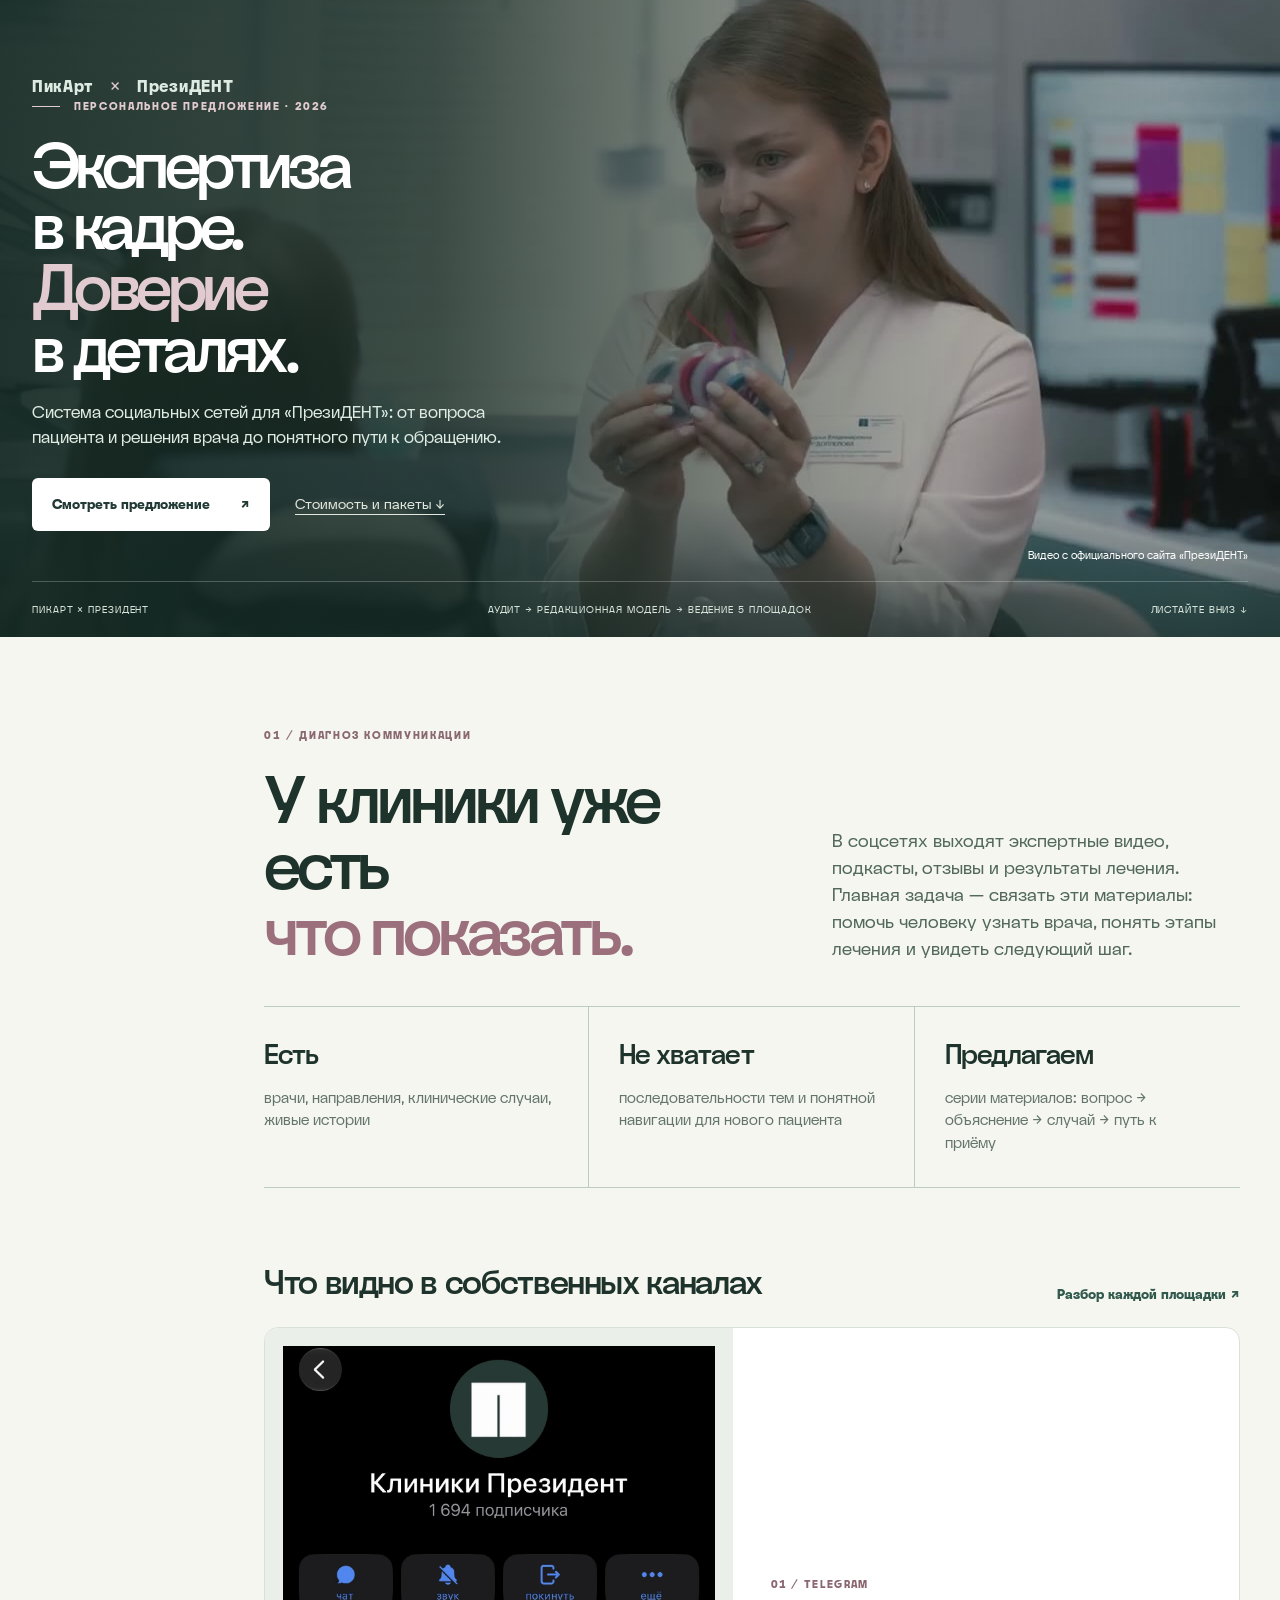
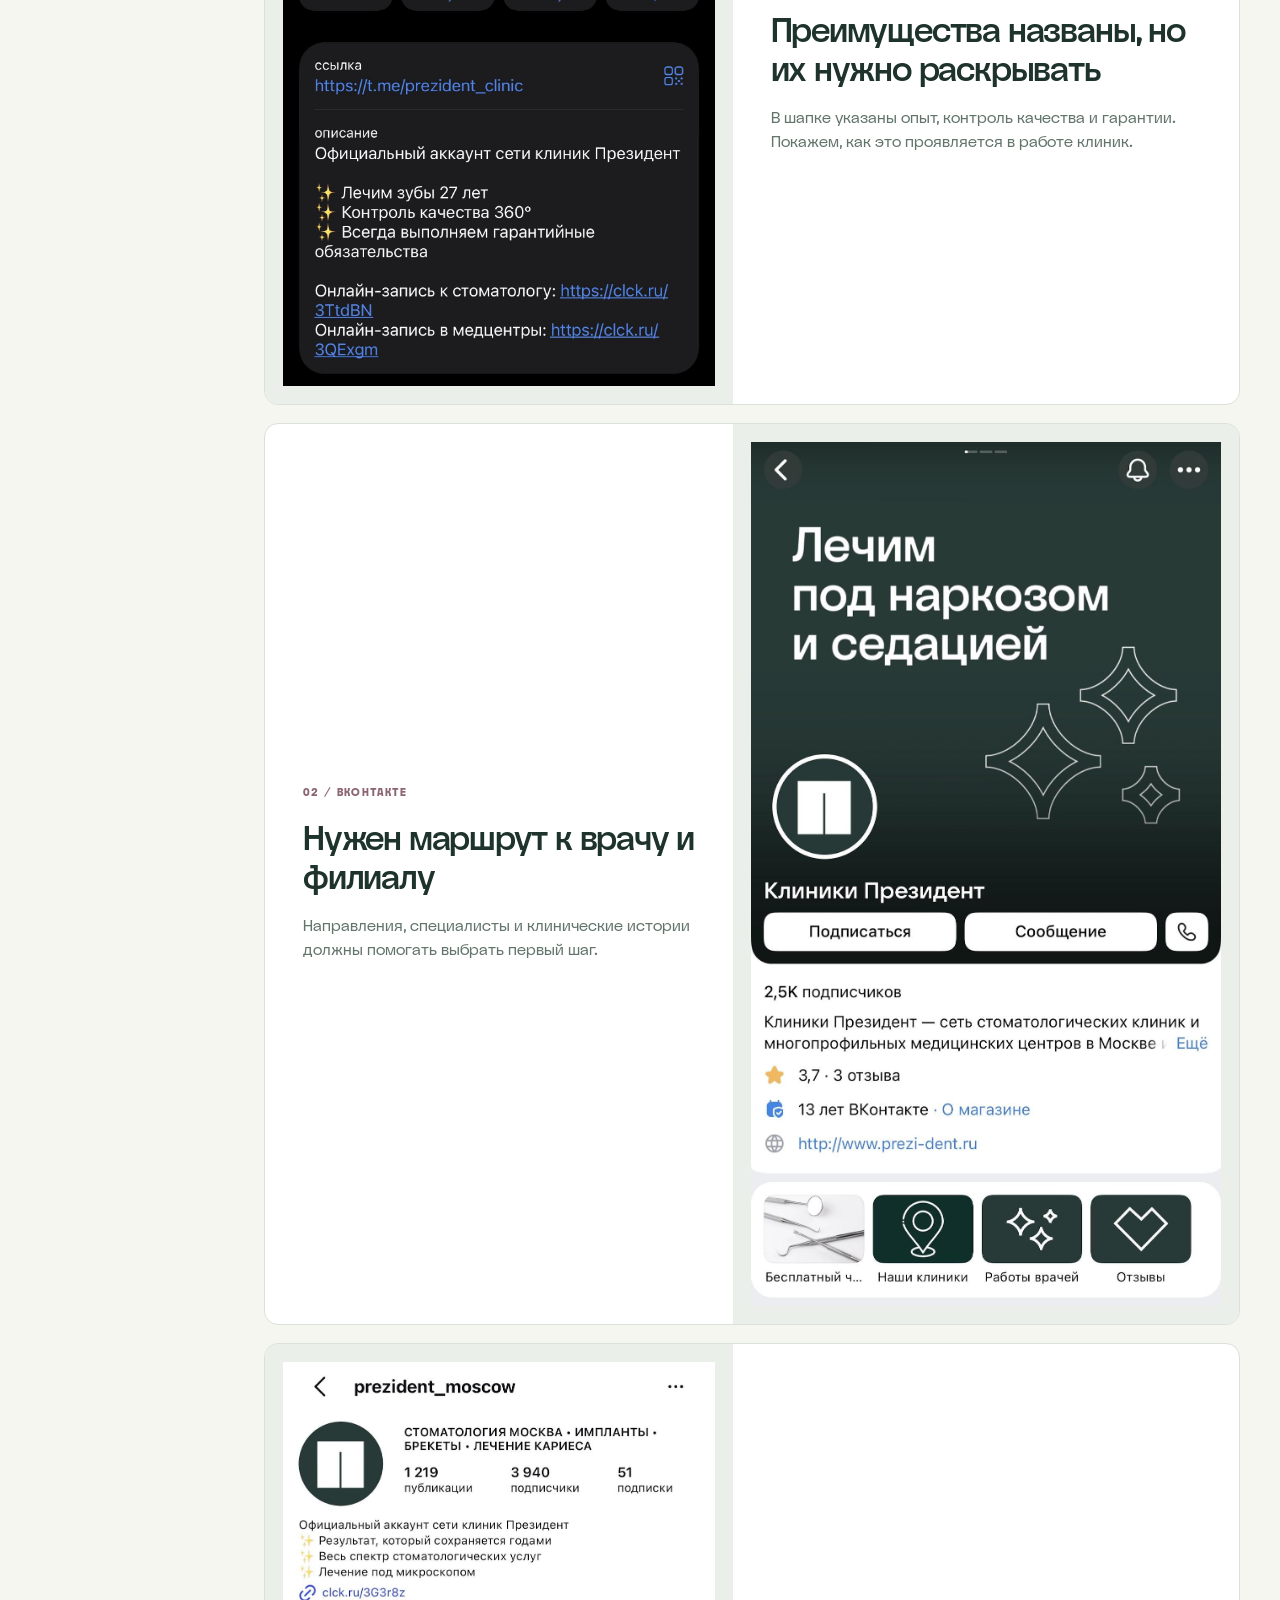
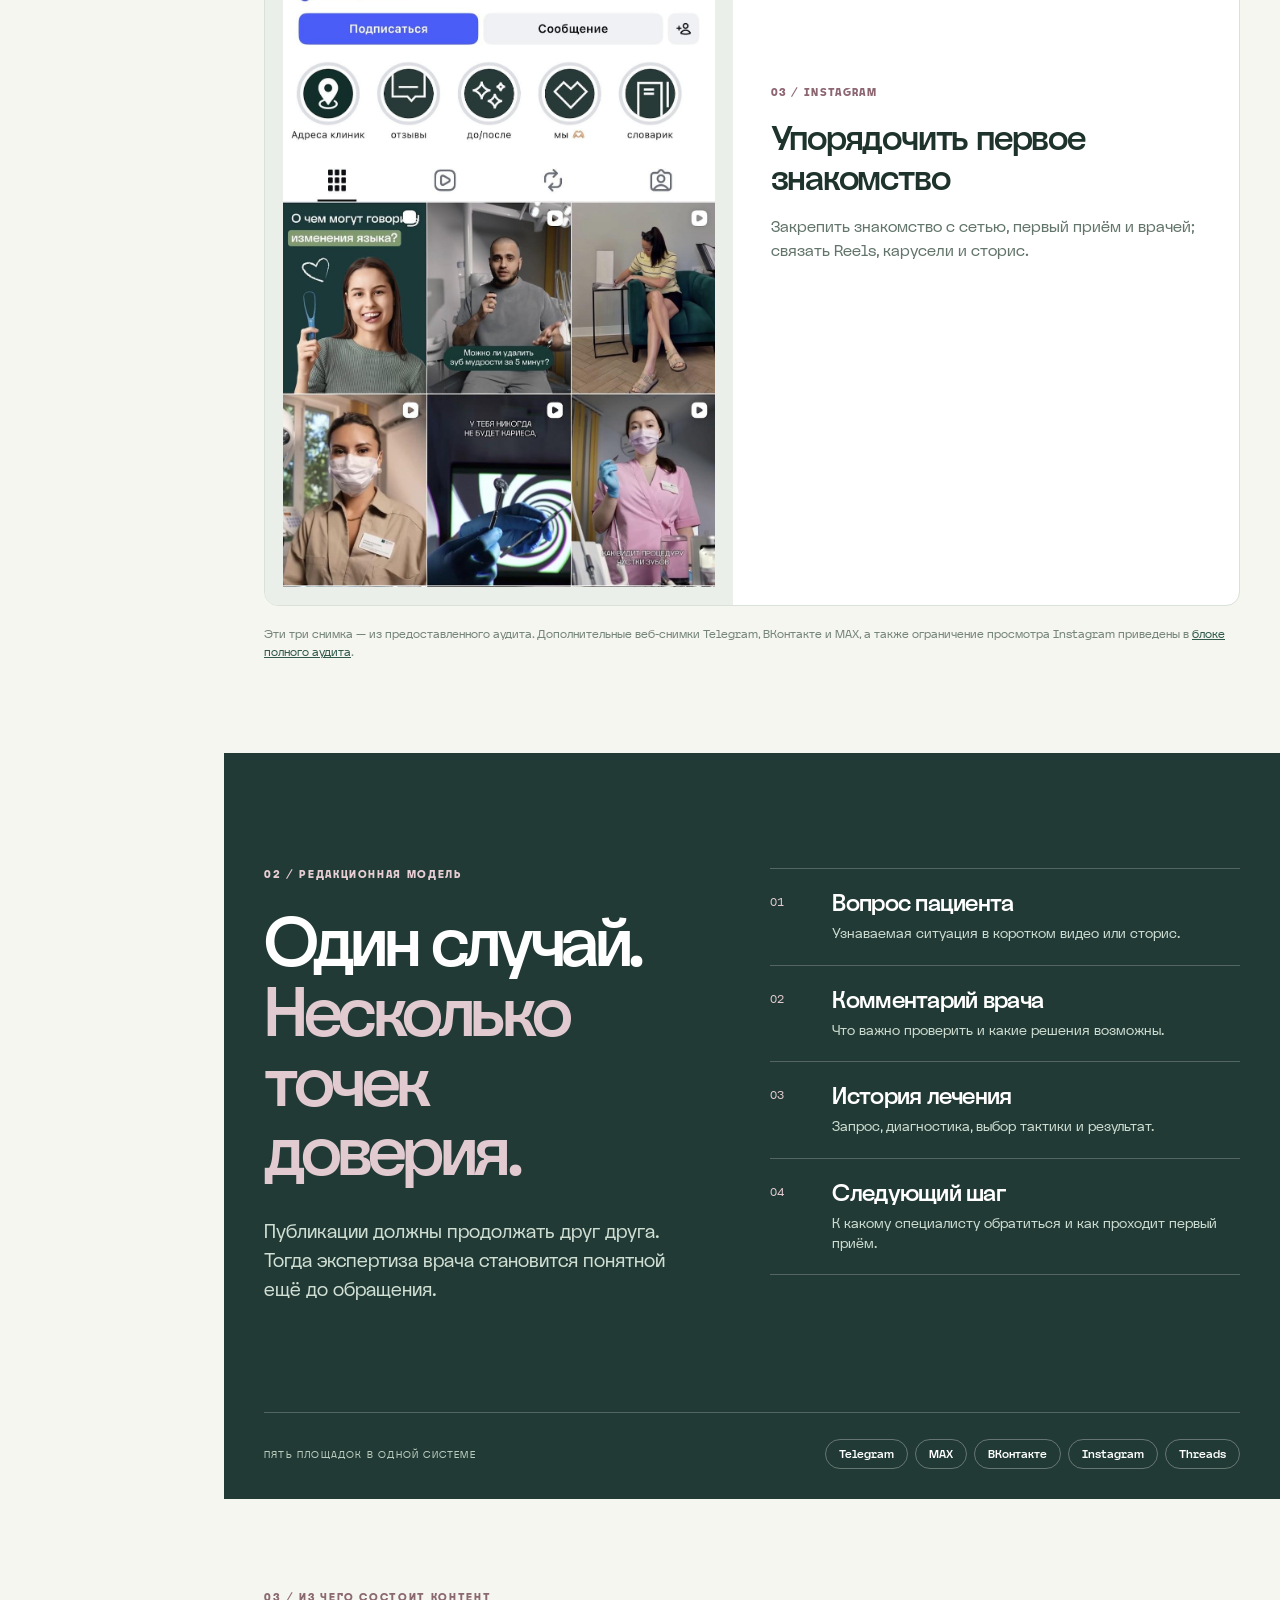
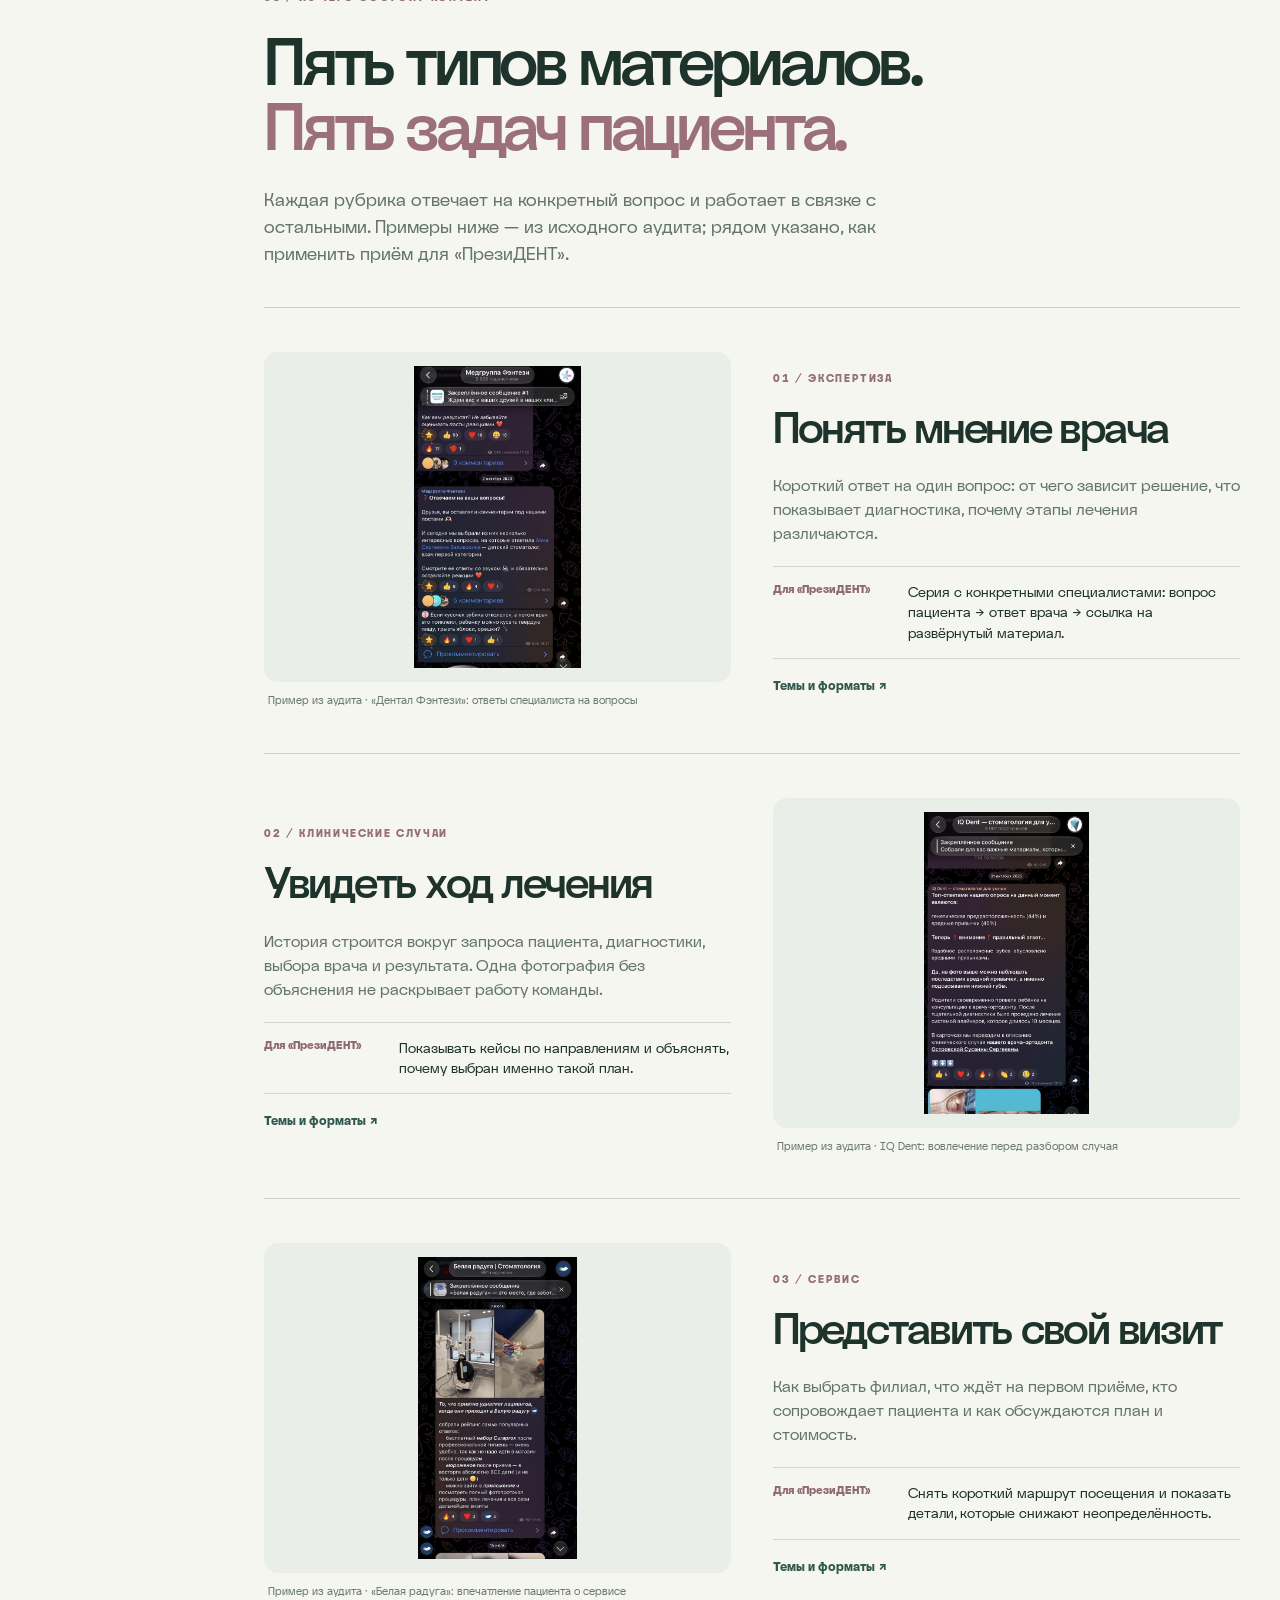
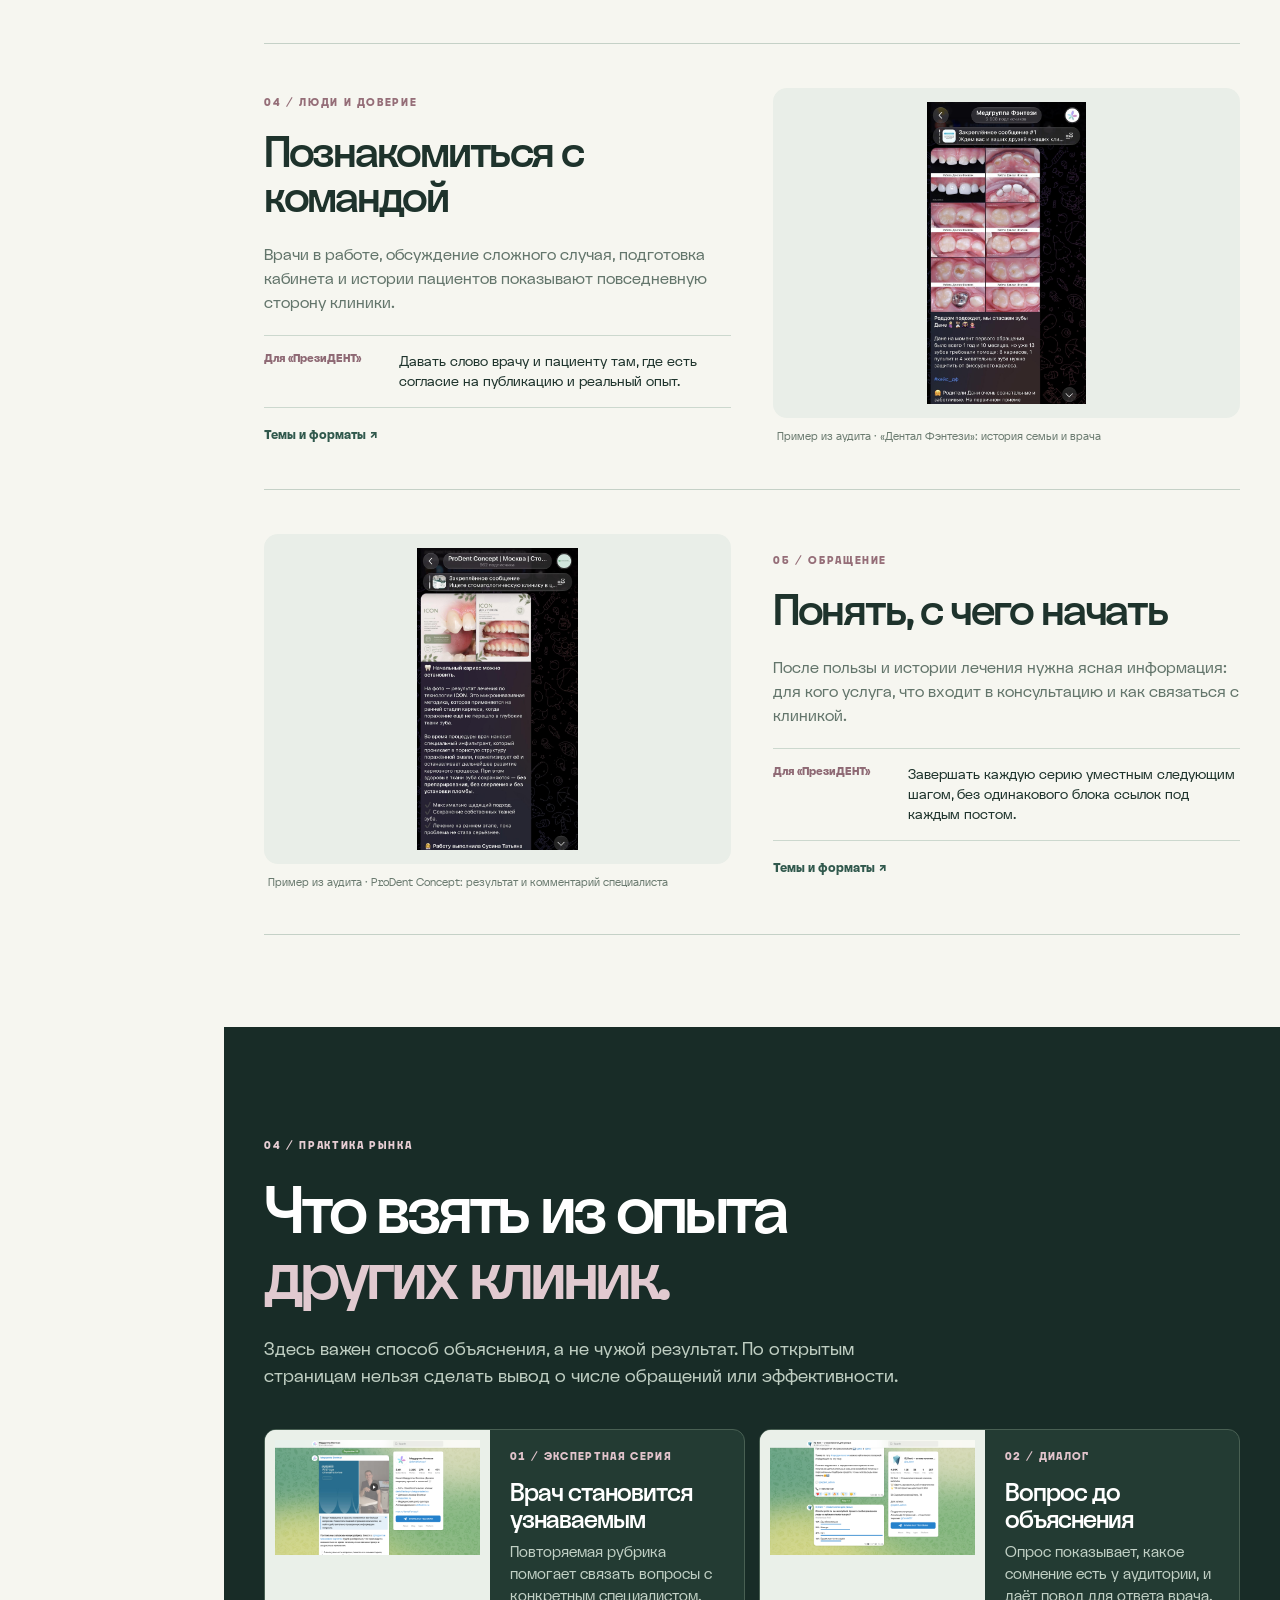
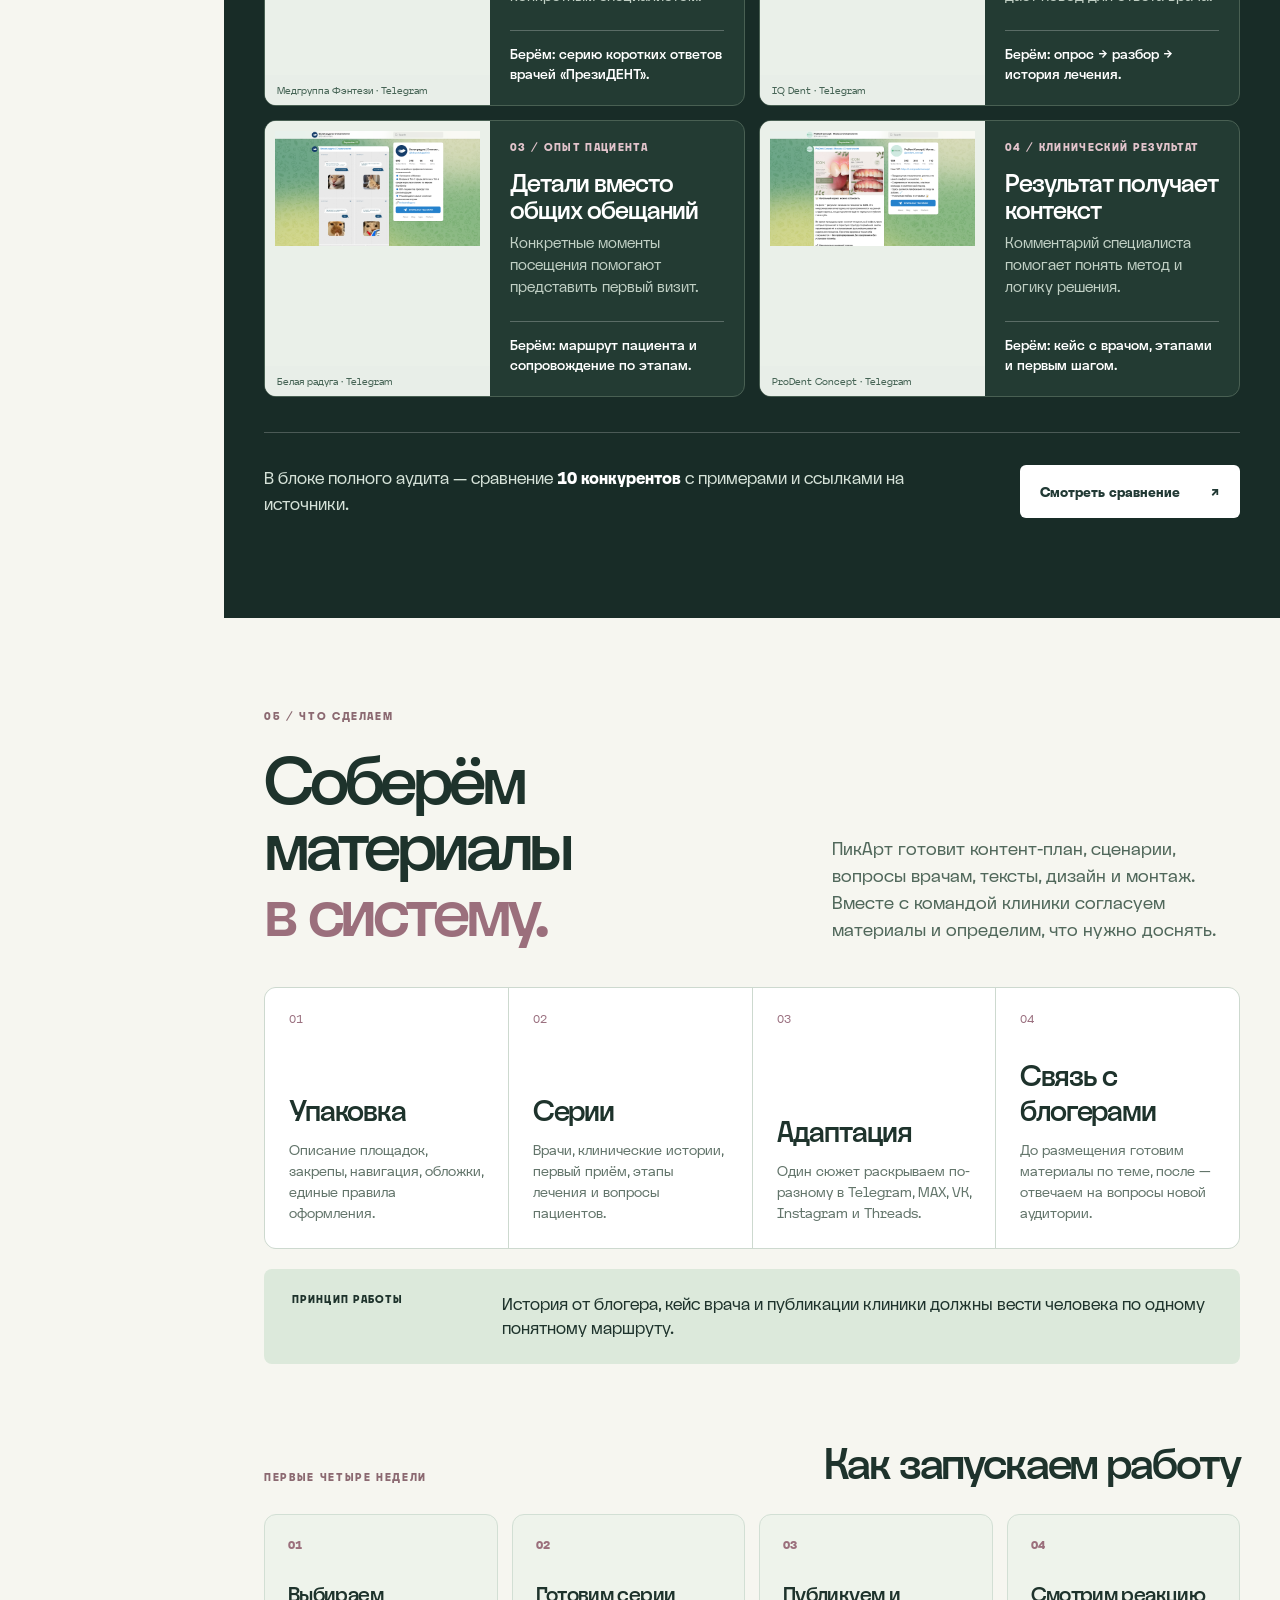
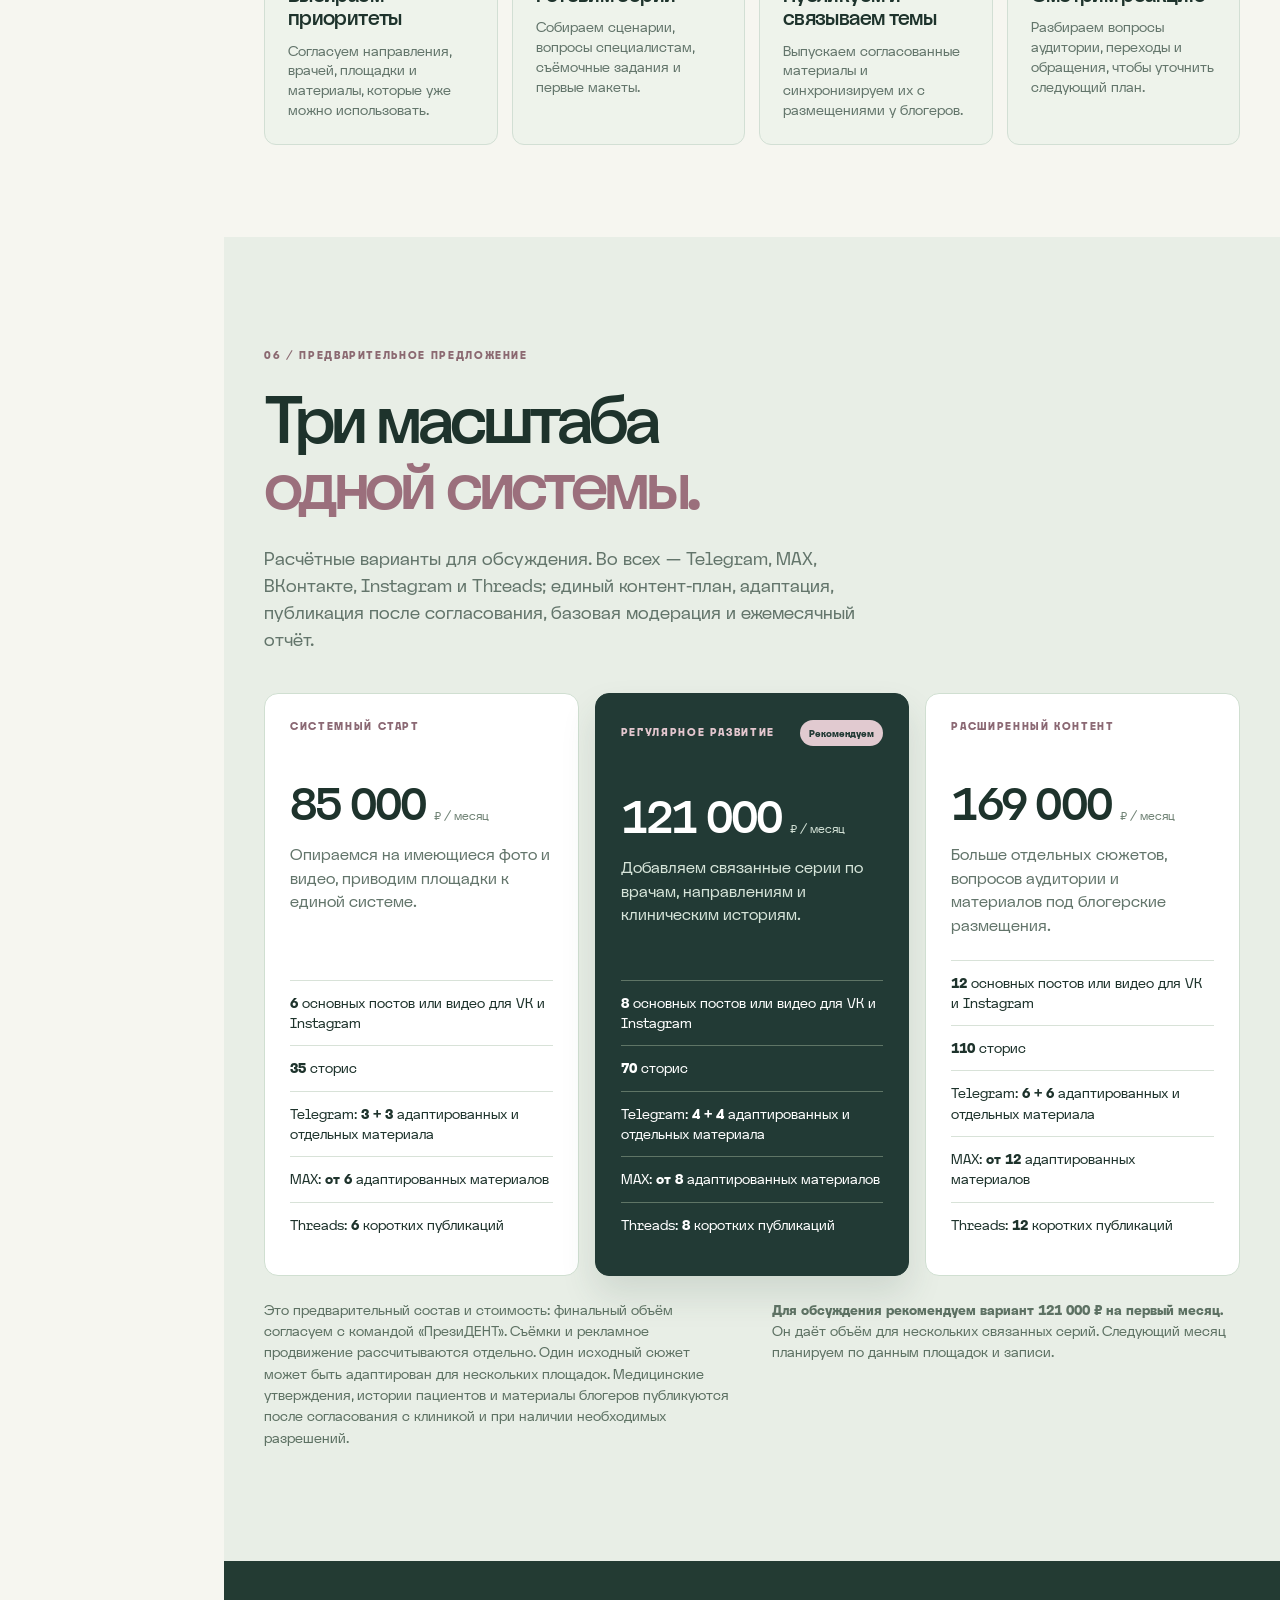
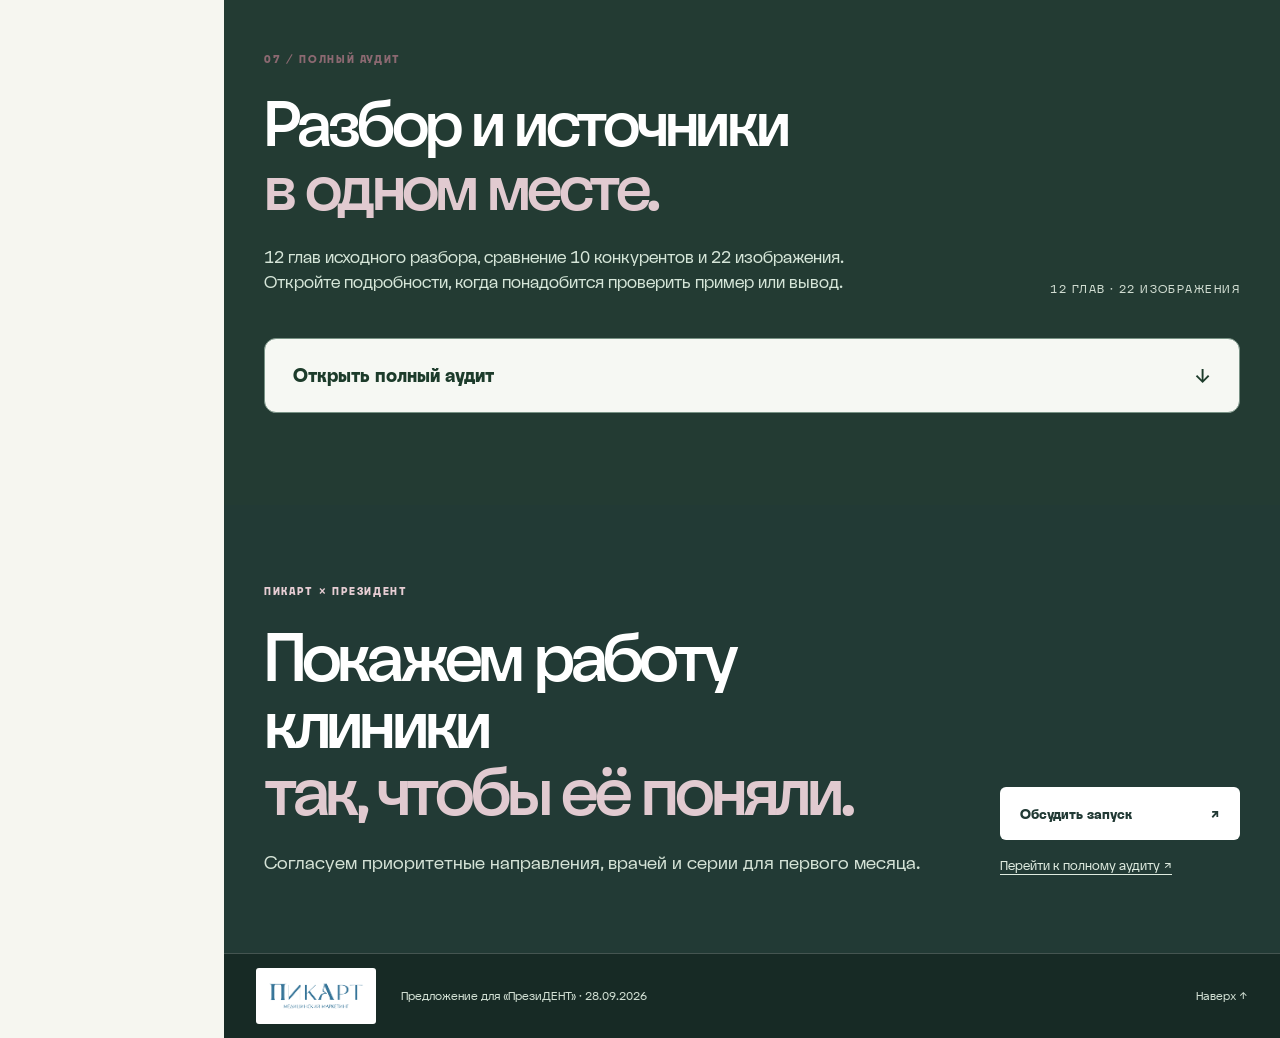
==== commit 604fc3bd: "Embed full audit in proposal page" ====
--- a/index.html
+++ b/index.html
@@ -6,7 +6,7 @@
   <meta name="description" content="Аудит социальных сетей и предложение по ведению для сети клиник ПрезиДЕНТ">
   <title>ПрезиДЕНТ × ПикАрт — аудит и предложение</title>
   <link rel="icon" href="assets/brand/prezident-logo.svg" type="image/svg+xml">
-  <link rel="stylesheet" href="style.css?v=6">
+  <link rel="stylesheet" href="style.css?v=7">
 </head>
 <body class="proposal-page">
 
@@ -17,28 +17,28 @@
   <p>Система социальных сетей для «ПрезиДЕНТ»: от вопроса пациента и решения врача до понятного пути к обращению.</p>
   <div class="hero-actions"><a class="btn btn-light" href="#audit">Смотреть предложение <span>↗</span></a><a class="quiet-link" href="#pricing">Стоимость и пакеты ↓</a></div>
 </div></div><div class="hero-bottom shell"><span>ПикАрт × ПрезиДЕНТ</span><span>Аудит → редакционная модель → ведение 5 площадок</span><span>Листайте вниз ↓</span></div></section>
-<aside class="proposal-sidebar" aria-label="Разделы предложения"><a class="sidebar-brand" href="#top"><span>ПикАрт</span><i>×</i><span>ПрезиДЕНТ</span></a><nav aria-label="Навигация по КП"><a href="#audit"><small>01</small>Аудит</a><a href="#approach"><small>02</small>Решение</a><a href="#content"><small>03</small>Контент</a><a href="#market"><small>04</small>Конкуренты</a><a href="#work"><small>05</small>План</a><a href="#pricing"><small>06</small>Стоимость</a><a href="#full-audit"><small>07</small>Источники</a></nav><a class="sidebar-cta" href="#pricing">Смотреть условия ↗</a></aside>
+<aside class="proposal-sidebar" aria-label="Разделы предложения"><a class="sidebar-brand" href="#top"><span>ПикАрт</span><i>×</i><span>ПрезиДЕНТ</span></a><nav aria-label="Навигация по КП"><a href="#audit"><small>01</small>Аудит</a><a href="#approach"><small>02</small>Решение</a><a href="#content"><small>03</small>Контент</a><a href="#market"><small>04</small>Конкуренты</a><a href="#work"><small>05</small>План</a><a href="#pricing"><small>06</small>Стоимость</a><a href="#full-audit"><small>07</small>Полный аудит</a></nav><a class="sidebar-cta" href="#pricing">Смотреть условия ↗</a></aside>
 <div class="proposal-body">
 
 <section class="intro section" id="audit"><div class="shell"><div class="section-heading two-col"><div><p class="eyebrow">01 / Диагноз коммуникации</p><h2>У клиники уже есть<br><em>что показать.</em></h2></div><p class="large-copy">В соцсетях выходят экспертные видео, подкасты, отзывы и результаты лечения. Главная задача — связать эти материалы: помочь человеку узнать врача, понять этапы лечения и увидеть следующий шаг.</p></div>
 <div class="diagnosis-strip"><div><b>Есть</b><p>врачи, направления, клинические случаи, живые истории</p></div><div><b>Не хватает</b><p>последовательности тем и понятной навигации для нового пациента</p></div><div><b>Предлагаем</b><p>серии материалов: вопрос → объяснение → случай → путь к приёму</p></div></div>
-<div class="current-head"><h3>Что видно в собственных каналах</h3><a class="text-link" href="audit.html#section-1">Разбор каждой площадки ↗</a></div>
+<div class="current-head"><h3>Что видно в собственных каналах</h3><a class="text-link" href="#section-1">Разбор каждой площадки ↗</a></div>
 <div class="current-grid">
   <figure class="current-card"><button class="shot" type="button" data-image="assets/image11.jpg" data-caption="ПрезиДЕНТ · описание Telegram из исходного аудита"><img src="assets/image11.jpg" alt="Описание Telegram канала ПрезиДЕНТ" loading="lazy"></button><figcaption><span>01 / Telegram</span><h4>Преимущества названы, но их нужно раскрывать</h4><p>В шапке указаны опыт, контроль качества и гарантии. Покажем, как это проявляется в работе клиник.</p></figcaption></figure>
   <figure class="current-card"><button class="shot" type="button" data-image="assets/image13.jpg" data-caption="ПрезиДЕНТ · профиль ВКонтакте из исходного аудита"><img src="assets/image13.jpg" alt="Сообщество ВКонтакте ПрезиДЕНТ" loading="lazy"></button><figcaption><span>02 / ВКонтакте</span><h4>Нужен маршрут к врачу и филиалу</h4><p>Направления, специалисты и клинические истории должны помогать выбрать первый шаг.</p></figcaption></figure>
   <figure class="current-card"><button class="shot" type="button" data-image="assets/image17.jpg" data-caption="ПрезиДЕНТ · профиль Instagram из исходного аудита"><img src="assets/image17.jpg" alt="Профиль Instagram ПрезиДЕНТ" loading="lazy"></button><figcaption><span>03 / Instagram</span><h4>Упорядочить первое знакомство</h4><p>Закрепить знакомство с сетью, первый приём и врачей; связать Reels, карусели и сторис.</p></figcaption></figure>
-</div><p class="source-note">Эти три снимка — из предоставленного аудита. Дополнительные веб-снимки Telegram, ВКонтакте и MAX, а также ограничение просмотра Instagram приведены в <a href="audit.html#section-12">полном разборе ниже</a>.</p>
+</div><p class="source-note">Эти три снимка — из предоставленного аудита. Дополнительные веб-снимки Telegram, ВКонтакте и MAX, а также ограничение просмотра Instagram приведены в <a href="#section-12">блоке полного аудита</a>.</p>
 </div></section>
 
 <section class="manifesto" id="approach"><div class="shell manifesto-grid"><div><p class="eyebrow light">02 / Редакционная модель</p><h2>Один случай.<br><em>Несколько точек<br>доверия.</em></h2><p>Публикации должны продолжать друг друга. Тогда экспертиза врача становится понятной ещё до обращения.</p></div><div class="sequence"><div><span>01</span><b>Вопрос пациента</b><p>Узнаваемая ситуация в коротком видео или сторис.</p></div><div><span>02</span><b>Комментарий врача</b><p>Что важно проверить и какие решения возможны.</p></div><div><span>03</span><b>История лечения</b><p>Запрос, диагностика, выбор тактики и результат.</p></div><div><span>04</span><b>Следующий шаг</b><p>К какому специалисту обратиться и как проходит первый приём.</p></div></div></div><div class="shell platform-line"><span>Пять площадок в одной системе</span><div><b>Telegram</b><b>MAX</b><b>ВКонтакте</b><b>Instagram</b><b>Threads</b></div></div></section>
 
 <section class="content-section section" id="content"><div class="shell"><div class="section-heading"><p class="eyebrow">03 / Из чего состоит контент</p><h2>Пять типов материалов.<br><em>Пять задач пациента.</em></h2><p class="section-deck">Каждая рубрика отвечает на конкретный вопрос и работает в связке с остальными. Примеры ниже — из исходного аудита; рядом указано, как применить приём для «ПрезиДЕНТ».</p></div>
 <div class="story-list">
-<article class="story"><div class="story-copy"><span class="story-no">01 / Экспертиза</span><h3>Понять мнение врача</h3><p>Короткий ответ на один вопрос: от чего зависит решение, что показывает диагностика, почему этапы лечения различаются.</p><div class="story-apply"><b>Для «ПрезиДЕНТ»</b><span>Серия с конкретными специалистами: вопрос пациента → ответ врача → ссылка на развёрнутый материал.</span></div><a href="audit.html#section-3">Темы и форматы ↗</a></div><figure><button class="shot" type="button" data-image="assets/image12.jpg" data-caption="Дентал Фэнтези · ответы врача на вопросы подписчиков"><img src="assets/image12.jpg" alt="Пример экспертного формата Дентал Фэнтези" loading="lazy"></button><figcaption>Пример из аудита · «Дентал Фэнтези»: ответы специалиста на вопросы</figcaption></figure></article>
-<article class="story reverse"><div class="story-copy"><span class="story-no">02 / Клинические случаи</span><h3>Увидеть ход лечения</h3><p>История строится вокруг запроса пациента, диагностики, выбора врача и результата. Одна фотография без объяснения не раскрывает работу команды.</p><div class="story-apply"><b>Для «ПрезиДЕНТ»</b><span>Показывать кейсы по направлениям и объяснять, почему выбран именно такой план.</span></div><a href="audit.html#section-4">Темы и форматы ↗</a></div><figure><button class="shot" type="button" data-image="assets/image19.jpg" data-caption="IQ Dent · опрос и продолжение клинического случая"><img src="assets/image19.jpg" alt="Клинический случай и опрос IQ Dent" loading="lazy"></button><figcaption>Пример из аудита · IQ Dent: вовлечение перед разбором случая</figcaption></figure></article>
-<article class="story"><div class="story-copy"><span class="story-no">03 / Сервис</span><h3>Представить свой визит</h3><p>Как выбрать филиал, что ждёт на первом приёме, кто сопровождает пациента и как обсуждаются план и стоимость.</p><div class="story-apply"><b>Для «ПрезиДЕНТ»</b><span>Снять короткий маршрут посещения и показать детали, которые снижают неопределённость.</span></div><a href="audit.html#section-5">Темы и форматы ↗</a></div><figure><button class="shot" type="button" data-image="assets/image20.jpg" data-caption="Белая радуга · детали сервиса глазами пациента"><img src="assets/image20.jpg" alt="Сервисный контент клиники Белая радуга" loading="lazy"></button><figcaption>Пример из аудита · «Белая радуга»: впечатление пациента о сервисе</figcaption></figure></article>
-<article class="story reverse"><div class="story-copy"><span class="story-no">04 / Люди и доверие</span><h3>Познакомиться с командой</h3><p>Врачи в работе, обсуждение сложного случая, подготовка кабинета и истории пациентов показывают повседневную сторону клиники.</p><div class="story-apply"><b>Для «ПрезиДЕНТ»</b><span>Давать слово врачу и пациенту там, где есть согласие на публикацию и реальный опыт.</span></div><a href="audit.html#section-6">Темы и форматы ↗</a></div><figure><button class="shot" type="button" data-image="assets/image15.jpg" data-caption="Дентал Фэнтези · история лечения маленького пациента"><img src="assets/image15.jpg" alt="История лечения маленького пациента Дентал Фэнтези" loading="lazy"></button><figcaption>Пример из аудита · «Дентал Фэнтези»: история семьи и врача</figcaption></figure></article>
-<article class="story"><div class="story-copy"><span class="story-no">05 / Обращение</span><h3>Понять, с чего начать</h3><p>После пользы и истории лечения нужна ясная информация: для кого услуга, что входит в консультацию и как связаться с клиникой.</p><div class="story-apply"><b>Для «ПрезиДЕНТ»</b><span>Завершать каждую серию уместным следующим шагом, без одинакового блока ссылок под каждым постом.</span></div><a href="audit.html#section-7">Темы и форматы ↗</a></div><figure><button class="shot" type="button" data-image="assets/image14.jpg" data-caption="ProDent Concept · результат с пояснением метода"><img src="assets/image14.jpg" alt="Результат лечения с пояснением ProDent Concept" loading="lazy"></button><figcaption>Пример из аудита · ProDent Concept: результат и комментарий специалиста</figcaption></figure></article>
+<article class="story"><div class="story-copy"><span class="story-no">01 / Экспертиза</span><h3>Понять мнение врача</h3><p>Короткий ответ на один вопрос: от чего зависит решение, что показывает диагностика, почему этапы лечения различаются.</p><div class="story-apply"><b>Для «ПрезиДЕНТ»</b><span>Серия с конкретными специалистами: вопрос пациента → ответ врача → ссылка на развёрнутый материал.</span></div><a href="#section-3">Темы и форматы ↗</a></div><figure><button class="shot" type="button" data-image="assets/image12.jpg" data-caption="Дентал Фэнтези · ответы врача на вопросы подписчиков"><img src="assets/image12.jpg" alt="Пример экспертного формата Дентал Фэнтези" loading="lazy"></button><figcaption>Пример из аудита · «Дентал Фэнтези»: ответы специалиста на вопросы</figcaption></figure></article>
+<article class="story reverse"><div class="story-copy"><span class="story-no">02 / Клинические случаи</span><h3>Увидеть ход лечения</h3><p>История строится вокруг запроса пациента, диагностики, выбора врача и результата. Одна фотография без объяснения не раскрывает работу команды.</p><div class="story-apply"><b>Для «ПрезиДЕНТ»</b><span>Показывать кейсы по направлениям и объяснять, почему выбран именно такой план.</span></div><a href="#section-4">Темы и форматы ↗</a></div><figure><button class="shot" type="button" data-image="assets/image19.jpg" data-caption="IQ Dent · опрос и продолжение клинического случая"><img src="assets/image19.jpg" alt="Клинический случай и опрос IQ Dent" loading="lazy"></button><figcaption>Пример из аудита · IQ Dent: вовлечение перед разбором случая</figcaption></figure></article>
+<article class="story"><div class="story-copy"><span class="story-no">03 / Сервис</span><h3>Представить свой визит</h3><p>Как выбрать филиал, что ждёт на первом приёме, кто сопровождает пациента и как обсуждаются план и стоимость.</p><div class="story-apply"><b>Для «ПрезиДЕНТ»</b><span>Снять короткий маршрут посещения и показать детали, которые снижают неопределённость.</span></div><a href="#section-5">Темы и форматы ↗</a></div><figure><button class="shot" type="button" data-image="assets/image20.jpg" data-caption="Белая радуга · детали сервиса глазами пациента"><img src="assets/image20.jpg" alt="Сервисный контент клиники Белая радуга" loading="lazy"></button><figcaption>Пример из аудита · «Белая радуга»: впечатление пациента о сервисе</figcaption></figure></article>
+<article class="story reverse"><div class="story-copy"><span class="story-no">04 / Люди и доверие</span><h3>Познакомиться с командой</h3><p>Врачи в работе, обсуждение сложного случая, подготовка кабинета и истории пациентов показывают повседневную сторону клиники.</p><div class="story-apply"><b>Для «ПрезиДЕНТ»</b><span>Давать слово врачу и пациенту там, где есть согласие на публикацию и реальный опыт.</span></div><a href="#section-6">Темы и форматы ↗</a></div><figure><button class="shot" type="button" data-image="assets/image15.jpg" data-caption="Дентал Фэнтези · история лечения маленького пациента"><img src="assets/image15.jpg" alt="История лечения маленького пациента Дентал Фэнтези" loading="lazy"></button><figcaption>Пример из аудита · «Дентал Фэнтези»: история семьи и врача</figcaption></figure></article>
+<article class="story"><div class="story-copy"><span class="story-no">05 / Обращение</span><h3>Понять, с чего начать</h3><p>После пользы и истории лечения нужна ясная информация: для кого услуга, что входит в консультацию и как связаться с клиникой.</p><div class="story-apply"><b>Для «ПрезиДЕНТ»</b><span>Завершать каждую серию уместным следующим шагом, без одинакового блока ссылок под каждым постом.</span></div><a href="#section-7">Темы и форматы ↗</a></div><figure><button class="shot" type="button" data-image="assets/image14.jpg" data-caption="ProDent Concept · результат с пояснением метода"><img src="assets/image14.jpg" alt="Результат лечения с пояснением ProDent Concept" loading="lazy"></button><figcaption>Пример из аудита · ProDent Concept: результат и комментарий специалиста</figcaption></figure></article>
 </div></div></section>
 
 <section class="market-section" id="market"><div class="shell"><div class="section-heading"><p class="eyebrow light">04 / Практика рынка</p><h2>Что взять из опыта<br><em>других клиник.</em></h2><p class="section-deck">Здесь важен способ объяснения, а не чужой результат. По открытым страницам нельзя сделать вывод о числе обращений или эффективности.</p></div>
@@ -47,7 +47,7 @@
 <article class="market-card"><figure><button class="shot" type="button" data-image="assets/image6.png" data-caption="IQ Dent · Telegram, 28.09.2026"><img src="assets/image6.png" alt="Опрос IQ Dent в Telegram" loading="lazy"></button><figcaption>IQ Dent · Telegram</figcaption></figure><div><span>02 / Диалог</span><h3>Вопрос до объяснения</h3><p>Опрос показывает, какое сомнение есть у аудитории, и даёт повод для ответа врача.</p><b>Берём: опрос → разбор → история лечения.</b></div></article>
 <article class="market-card"><figure><button class="shot" type="button" data-image="assets/image9.png" data-caption="Белая радуга · Telegram, 28.09.2026"><img src="assets/image9.png" alt="Сервисная визуальная серия клиники Белая радуга" loading="lazy"></button><figcaption>Белая радуга · Telegram</figcaption></figure><div><span>03 / Опыт пациента</span><h3>Детали вместо общих обещаний</h3><p>Конкретные моменты посещения помогают представить первый визит.</p><b>Берём: маршрут пациента и сопровождение по этапам.</b></div></article>
 <article class="market-card"><figure><button class="shot" type="button" data-image="assets/image5.png" data-caption="ProDent Concept · Telegram, 28.09.2026"><img src="assets/image5.png" alt="Клинический результат с пояснением ProDent Concept" loading="lazy"></button><figcaption>ProDent Concept · Telegram</figcaption></figure><div><span>04 / Клинический результат</span><h3>Результат получает контекст</h3><p>Комментарий специалиста помогает понять метод и логику решения.</p><b>Берём: кейс с врачом, этапами и первым шагом.</b></div></article>
-</div><div class="market-footer"><p>В полном аудите — сравнение <b>10 конкурентов</b> с отдельной колонкой «Что можно использовать» и ссылками на источники.</p><a class="btn btn-light" href="audit.html#section-8">Смотреть сравнение <span>↗</span></a></div></div></section>
+</div><div class="market-footer"><p>В блоке полного аудита — сравнение <b>10 конкурентов</b> с примерами и ссылками на источники.</p><a class="btn btn-light" href="#section-8">Смотреть сравнение <span>↗</span></a></div></div></section>
 
 <section class="plan-section section" id="work"><div class="shell"><div class="section-heading two-col"><div><p class="eyebrow">05 / Что сделаем</p><h2>Соберём материалы<br><em>в систему.</em></h2></div><p class="large-copy">ПикАрт готовит контент-план, сценарии, вопросы врачам, тексты, дизайн и монтаж. Вместе с командой клиники согласуем материалы и определим, что нужно доснять.</p></div><div class="plan-grid"><div><span>01</span><h3>Упаковка</h3><p>Описание площадок, закрепы, навигация, обложки, единые правила оформления.</p></div><div><span>02</span><h3>Серии</h3><p>Врачи, клинические истории, первый приём, этапы лечения и вопросы пациентов.</p></div><div><span>03</span><h3>Адаптация</h3><p>Один сюжет раскрываем по-разному в Telegram, MAX, VK, Instagram и Threads.</p></div><div><span>04</span><h3>Связь с блогерами</h3><p>До размещения готовим материалы по теме, после — отвечаем на вопросы новой аудитории.</p></div></div><div class="plan-note"><span>Принцип работы</span><p>История от блогера, кейс врача и публикации клиники должны вести человека по одному понятному маршруту.</p></div><div class="month-plan"><div class="month-plan-heading"><span class="eyebrow">Первые четыре недели</span><h3>Как запускаем работу</h3></div><ol><li><span>01</span><b>Выбираем приоритеты</b><p>Согласуем направления, врачей, площадки и материалы, которые уже можно использовать.</p></li><li><span>02</span><b>Готовим серии</b><p>Собираем сценарии, вопросы специалистам, съёмочные задания и первые макеты.</p></li><li><span>03</span><b>Публикуем и связываем темы</b><p>Выпускаем согласованные материалы и синхронизируем их с размещениями у блогеров.</p></li><li><span>04</span><b>Смотрим реакцию</b><p>Разбираем вопросы аудитории, переходы и обращения, чтобы уточнить следующий план.</p></li></ol></div></div></section>
 
@@ -57,8 +57,8 @@
 <article class="price-card"><span class="price-label">Расширенный контент</span><div class="price"><strong>169 000</strong><span>₽ / месяц</span></div><p>Больше отдельных сюжетов, вопросов аудитории и материалов под блогерские размещения.</p><ul><li><b>12</b> основных постов или видео для VK и Instagram</li><li><b>110</b> сторис</li><li>Telegram: <b>6 + 6</b> адаптированных и отдельных материала</li><li>MAX: <b>от 12</b> адаптированных материалов</li><li>Threads: <b>12</b> коротких публикаций</li></ul></article>
 </div><div class="price-notes"><p>Это предварительный состав и стоимость: финальный объём согласуем с командой «ПрезиДЕНТ». Съёмки и рекламное продвижение рассчитываются отдельно. Один исходный сюжет может быть адаптирован для нескольких площадок. Медицинские утверждения, истории пациентов и материалы блогеров публикуются после согласования с клиникой и при наличии необходимых разрешений.</p><p><b>Для обсуждения рекомендуем вариант 121 000 ₽ на первый месяц.</b> Он даёт объём для нескольких связанных серий. Следующий месяц планируем по данным площадок и записи.</p></div></div></section>
 
-<section class="source-teaser section" id="full-audit"><div class="shell source-teaser-inner"><div><p class="eyebrow">07 / Полный аудит</p><h2>Все снимки<br>и источники — <em>по главам.</em></h2><p>Подробный разбор площадок, 10 конкурентов и 22 изображения вынесены в приложение. К каждому примеру можно вернуться во время обсуждения.</p></div><div class="source-teaser-action"><span>12 глав · 22 изображения</span><a class="btn btn-light" href="audit.html">Открыть полный аудит <span>↗</span></a></div></div></section>
-<section class="closing"><div class="shell closing-grid"><div><p class="eyebrow light">ПикАрт × ПрезиДЕНТ</p><h2>Покажем работу клиники<br><em>так, чтобы её поняли.</em></h2><p>Согласуем приоритетные направления, врачей и серии для первого месяца.</p></div><div><a class="btn btn-light" href="https://t.me/pikartsmm_manager" target="_blank" rel="noopener noreferrer">Обсудить запуск <span>↗</span></a><a class="closing-document" href="#full-audit">Открыть полный аудит и источники ↗</a></div></div></section>
+<section class="source-teaser section" id="full-audit"><div class="shell"><div class="source-teaser-inner"><div><p class="eyebrow">07 / Полный аудит</p><h2>Разбор и источники<br><em>в одном месте.</em></h2><p>12 глав исходного разбора, сравнение 10 конкурентов и 22 изображения. Откройте подробности, когда понадобится проверить пример или вывод.</p></div><span class="audit-count">12 глав · 22 изображения</span></div><details class="embedded-audit" id="audit-details"><summary>Открыть полный аудит <span aria-hidden="true">↓</span></summary><div class="embedded-audit-content"><article class="audit-document"><p class="document-title">Аудит социальных сетей сети клиник «ПрезиДЕНТ»</p><section class="doc-section" id="section-1"><header><span class="section-number">01 / Исходный аудит</span><h2>1. Анализ текущей ситуации</h2><span class="section-preview">Текущая ситуация, упаковка профилей и рекомендации по площадкам.</span></header><div class="section-body"><p>На данный момент в ваших социальных сетях достаточно большое количество материалов по различным рубрикам: экспертные видео, подкасты, отзывы, результаты лечения, публикации об услугах и знакомство с клиниками.</p><p>При этом сейчас нет единой системы, не хватает последовательности. Ответы врачей, развлекательные ролики, анонсы и предложения услуг выходят отдельно друг от друга. Не всегда понятно, какие направления для вас приоритетны и на что в первую очередь стоит обратить внимание пациенту.</p><p>Контент необходимо систематизировать и подробнее раскрыть вашу работу: с какими запросами к вам обращаются, как проходит диагностика, почему врачи выбирают определённый план и каких результатов достигают.</p><p>У вас есть возможность показывать разные направления, работу нескольких специалистов с одним пациентом, сложные случаи и повседневную жизнь клиник. Сейчас этот материал используется не в полной мере.</p><h3>Упаковка профиля</h3><p>В описании Telegram уже указаны 27 лет работы, контроль качества и гарантийные обязательства. Есть отдельные ссылки на запись в стоматологии и медицинские центры. t.me</p><figure class="doc-figure portrait"><button class="zoom" type="button" data-image="assets/image11.jpg" data-caption="ПрезиДЕНТ · профиль Telegram из исходного аудита" aria-label="Увеличить снимок: ПрезиДЕНТ · профиль Telegram из исходного аудита"><img src="assets/image11.jpg" alt="ПрезиДЕНТ · профиль Telegram из исходного аудита" loading="eager"></button><figcaption>ПрезиДЕНТ · профиль Telegram из исходного аудита · нажмите для увеличения</figcaption></figure><p>Эти преимущества стоит подробнее раскрыть в самом контенте. Например, рассказать, как вы проверяете качество лечения, что входит в гарантийные обязательства и куда пациент может обратиться с вопросом после приёма.</p><p>Также важно, чтобы из описания и первых публикаций человек мог узнать:</p><ul class="source-list"><li>где находятся ваши клиники;</li><li>с какими запросами можно обратиться;</li><li>как выбрать врача и филиал;</li><li>что входит в первый приём;</li><li>как записаться.</li></ul><h3>Навигация и актуальные разделы</h3><p>Предлагаем упорядочить актуальные сторис. Сейчас важно проверить, насколько легко в них найти информацию перед посещением.</p><p>Основные разделы: «О нас», «Клиники», «Первый приём», «Врачи», «Результаты», «Отзывы», «Вопросы». Отдельно — приоритетные направления: имплантация, ортодонтия, эстетика, детская стоматология, гигиена, лечение во сне.</p><p>В разделе с врачами стоит рассказать, с какими случаями работает каждый специалист, добавить его видео и примеры лечения. В разделе с результатами — распределить истории по направлениям, чтобы пациенту было проще найти похожую ситуацию.</p><h3>Закреплённые публикации</h3><p>На момент аудита в Instagram не отмечены закреплённые публикации. Предлагаем подготовить три материала:</p><ul class="source-list"><li>«Почему „ПрезиДЕНТ“?» — ваши клиники, команда, направления и особенности работы.</li><li>«Как проходит первый приём?» — запись, встреча, консультация, диагностика и обсуждение плана.</li><li>«Наши врачи» — специалисты и запросы, с которыми к ним можно обратиться.</li></ul><p>Часть существующих публикаций можно доработать и использовать для закрепов.</p><h3>Визуальное оформление</h3><p>У вас уже есть узнаваемые цвета, графические элементы и шрифты. При этом рядом встречаются публикации с разным оформлением: отличаются композиция, расположение текста и обложки.</p><p>Предлагаем доработать общие правила оформления заголовков, подписей врачей, рубрик и результатов лечения. Это поможет сделать ленту более собранной.</p><h3>Контент</h3><p>В публикациях уже представлены детская стоматология, отбеливание, стоимость лечения, имплантация и экспертные подкасты. t.me</p><p>Общие темы стоит чаще дополнять примерами вашей работы:</p><ul class="source-list"><li>как врач определяет, можно ли сохранить зуб;</li><li>что показывает пациенту на КТ;</li><li>как проходит первый детский приём;</li><li>в каких случаях подключаются несколько специалистов;</li><li>как обсуждаются стоимость и этапы лечения.</li></ul><p>Это даст человеку больше информации о том, как будет проходить его собственное посещение.</p><h3>Короткие видео и подкасты</h3><p>Предлагаем доработать начало коротких роликов: сразу обозначать вопрос или ситуацию, которые могут быть знакомы пациенту.</p><p>Например:</p><p>«Почему две похожие коронки могут стоить по-разному?»</p><p>«Ребёнок плачет уже у входа в клинику. Как проходит приём?»</p><p>«Пациент спросил, можно ли сохранить этот зуб. Показываем, что выяснили на обследовании».</p><p>Из подкастов можно готовить короткие ролики с ответом на один вопрос. Затем дополнять тему карточками, историей пациента или ответами в сторис.</p><h3>Живой и развлекательный контент</h3><p>Юмористические и трендовые ролики у вас уже есть. Предлагаем чаще использовать в них ситуации из вашей работы: общение врачей и ассистентов, подготовку к приёму, привычки коллег, вопросы пациентов.</p><p>Также стоит снимать больше повседневных моментов: как готовят кабинет, обсуждают случай, встречают пациента, проводят обучение.</p><p>В роликах о страхе, боли и детском лечении важно внимательно выбирать формулировки. Пациент должен чувствовать, что его переживания понимают.</p><h3>Тексты и призывы к действию</h3><p>В анонсах подкастов встречается сразу несколько внешних ссылок. Блоки с контактами и записью повторяются. t.me</p><p>Предлагаем доработать окончания публикаций с учётом темы. После памятки можно предложить сохранить материал. После ответа врача — задать вопрос. После кейса — уточнить, с чего начать лечение в похожей ситуации.</p><p>В текстах также стоит убрать опечатки, повторы и длинные вступления. Подпись к видео должна объяснять, почему его стоит посмотреть, и дополнять содержание.</p><h3>Instagram</h3><p>Instagram «ПрезиДЕНТ»</p><figure class="doc-figure portrait"><button class="zoom" type="button" data-image="assets/image17.jpg" data-caption="ПрезиДЕНТ · профиль Instagram из исходного аудита" aria-label="Увеличить снимок: ПрезиДЕНТ · профиль Instagram из исходного аудита"><img src="assets/image17.jpg" alt="ПрезиДЕНТ · профиль Instagram из исходного аудита" loading="eager"></button><figcaption>ПрезиДЕНТ · профиль Instagram из исходного аудита · нажмите для увеличения</figcaption></figure><p>Что важно доработать:  закреплённые публикации, актуальные разделы, оформление обложек и последовательность тем.</p><p>Предлагаем чаще связывать Reels, карусели и сторис. Например, сначала показать вопрос пациента, затем ответ врача, а после — конкретный случай и результат лечения.</p><p>Наблюдения об оформлении Instagram учтены из предоставленных материалов аудита; полный самостоятельный просмотр аккаунта был недоступен.</p><h3>Telegram</h3><figure class="doc-figure portrait"><button class="zoom" type="button" data-image="assets/image16.jpg" data-caption="ПрезиДЕНТ · публикация Telegram из исходного аудита" aria-label="Увеличить снимок: ПрезиДЕНТ · публикация Telegram из исходного аудита"><img src="assets/image16.jpg" alt="ПрезиДЕНТ · публикация Telegram из исходного аудита" loading="eager"></button><figcaption>ПрезиДЕНТ · публикация Telegram из исходного аудита · нажмите для увеличения</figcaption></figure><p>Здесь важно использовать больше коротких комментариев врачей, ответов подписчикам, историй пациентов и материалов из жизни клиник.</p><p>Длинные выпуски можно сопровождать полезным фрагментом внутри канала, чтобы человек получил ответ на вопрос уже в публикации и при желании перешёл к полному видео.</p><h3>ВКонтакте</h3><p>ВКонтакте «ПрезиДЕНТ»</p><figure class="doc-figure portrait"><button class="zoom" type="button" data-image="assets/image13.jpg" data-caption="ПрезиДЕНТ · профиль ВКонтакте из исходного аудита" aria-label="Увеличить снимок: ПрезиДЕНТ · профиль ВКонтакте из исходного аудита"><img src="assets/image13.jpg" alt="ПрезиДЕНТ · профиль ВКонтакте из исходного аудита" loading="eager"></button><figcaption>ПрезиДЕНТ · профиль ВКонтакте из исходного аудита · нажмите для увеличения</figcaption></figure><p>В этой соц.сети необходимо упорядочить публикации и видео по направлениям, добавить понятную информацию о врачах и филиалах.</p><p>Для больших выпусков готовить короткие фрагменты, а для клинических историй — отдельные публикации с фотографиями и пояснениями врача. Меню и закреплённые материалы необходимо дополнительно проверить по полной версии сообщества.</p><h3>MAX</h3><p>MAX «ПрезиДЕНТ»</p><figure class="doc-figure portrait"><button class="zoom" type="button" data-image="assets/image21.jpg" data-caption="ПрезиДЕНТ · публикация MAX из исходного аудита" aria-label="Увеличить снимок: ПрезиДЕНТ · публикация MAX из исходного аудита"><img src="assets/image21.jpg" alt="ПрезиДЕНТ · публикация MAX из исходного аудита" loading="eager"></button><figcaption>ПрезиДЕНТ · публикация MAX из исходного аудита · нажмите для увеличения</figcaption></figure><p>Предлагаем включить канал в общий контент-план: публиковать полезные материалы, ответы врачей, новости и информацию о посещении.</p><p>Текущую частоту публикаций, навигацию и степень дублирования Telegram необходимо проверить по полной ленте.</p></div></section><section class="doc-section" id="section-2"><header><span class="section-number">02 / Исходный аудит</span><h2>2. Что предлагаем улучшить в контенте</h2><span class="section-preview">Как раскрывать один клинический случай в разных форматах.</span></header><div class="section-body"><p>Предлагаем заранее планировать, как будет раскрываться каждая тема.</p><p>Например, один клинический случай можно использовать для нескольких материалов:</p><ul class="source-list"><li>короткого видео с вопросом пациента;</li><li>объяснения врача;</li><li>истории лечения с фотографиями;</li><li>сторис с отдельными этапами;</li><li>публикации о консультации по этому запросу.</li></ul><p>При этом в каждом материале должна быть своя информация. Врач объясняет решение, пациент рассказывает о своих впечатлениях, в карусели показываем результат, в сторис отвечаем на вопросы.</p><p>Так можно полнее использовать уже отснятый материал и заранее понимать, какие комментарии, фотографии и видео понадобятся дополнительно.</p></div></section><section class="doc-section content-kind" id="section-3"><header><span class="section-number">03 / Исходный аудит</span><h2>3. Экспертный контент</h2><span class="section-preview">Вопросы пациентов, ответы и объяснения врачей.</span></header><div class="section-body"><h3>Цель</h3><p>Показать, как ваши врачи разбираются в ситуации пациента и выбирают лечение.</p><h3>Зачем</h3><p>Помогает человеку узнать свой запрос, получить ответы и познакомиться со специалистом до посещения.</p><h3>Как выглядит</h3><p>Короткие ответы, разборы ситуаций, объяснения по снимкам, обсуждение вариантов лечения, ответы на вопросы подписчиков.</p><h3>Возможные рубрики</h3><ul class="source-list"><li>«Вопрос с сегодняшнего приёма».</li><li>«Что мы увидели на КТ?»</li><li>«Почему выбрали этот план лечения?»</li><li>«Один пациент — несколько специалистов».</li><li>«Сложный случай простыми словами».</li></ul><h3>Возможные темы</h3><p>«Можно ли поставить имплант сразу после удаления зуба?»</p><p>«Почему два похожих случая требуют разного лечения?»</p><p>«Какие вопросы стоит задать перед началом лечения?»</p><h3>Примеры</h3><p>Telegram — «Дентал Фэнтези»: ответы врача на вопросы подписчиков. Клиника собирает вопросы аудитории и записывает ответы специалиста. Для ваших рубрик можно использовать вопросы из комментариев, сообщений и с приёмов. </p><figure class="doc-figure portrait"><button class="zoom" type="button" data-image="assets/image12.jpg" data-caption="Дентал Фэнтези · ответы врача на вопросы подписчиков" aria-label="Увеличить снимок: Дентал Фэнтези · ответы врача на вопросы подписчиков"><img src="assets/image12.jpg" alt="Дентал Фэнтези · ответы врача на вопросы подписчиков" loading="eager"></button><figcaption>Дентал Фэнтези · ответы врача на вопросы подписчиков · нажмите для увеличения</figcaption></figure></div></section><section class="doc-section content-kind" id="section-4"><header><span class="section-number">04 / Исходный аудит</span><h2>4. Клинические случаи и результаты лечения</h2><span class="section-preview">Реальные истории лечения с решением врача и результатом.</span></header><div class="section-body"><h3>Цель</h3><p>Показать ваш опыт через реальные истории пациентов.</p><h3>Зачем</h3><p>Помогает понять, как проходило лечение, почему врач выбрал определённый вариант и что изменилось для человека.</p><h3>Как выглядит</h3><p>Рассказываем, с чем обратился пациент, что его беспокоило, что показала диагностика, какие варианты обсуждали и что сделали.</p><p>Добавляем сроки, результат и обстоятельства, которые повлияли на лечение. Используем материалы, согласованные с пациентами.</p><h3>Возможные темы</h3><ul class="source-list"><li>«Пациент несколько лет откладывал лечение. С чего начали?»</li><li>«Почему в этом случае понадобились три специалиста?»</li><li>«Как цифровая примерка помогла определиться с формой виниров».</li><li>«Что изменилось через шесть месяцев после лечения».</li><li>«До и после с комментарием врача».</li></ul><p>Предлагаем собирать случаи по основным направлениям, чтобы регулярно выбирать истории для публикаций и показывать результаты спустя время.</p><h3>Примеры</h3><p>Telegram — IQ Dent: разбор ортодонтического случая. Перед публикацией случая клиника предлагает рассмотреть фотографии и ответить на вопрос. Затем врач объясняет ситуацию и рассказывает о лечении. Такой приём можно использовать в ваших сериях публикаций. </p><figure class="doc-figure portrait"><button class="zoom" type="button" data-image="assets/image19.jpg" data-caption="IQ Dent · продолжение опроса и ортодонтический случай" aria-label="Увеличить снимок: IQ Dent · продолжение опроса и ортодонтический случай"><img src="assets/image19.jpg" alt="IQ Dent · продолжение опроса и ортодонтический случай" loading="eager"></button><figcaption>IQ Dent · продолжение опроса и ортодонтический случай · нажмите для увеличения</figcaption></figure><p>Ещё один пример — «Хьюстон» в Instagram: в предоставленном аудите отмечены подборки работ по направлениям и сложности лечения. Клиника находится в Санкт-Петербурге; используем её как пример оформления кейсов.</p><figure class="doc-figure portrait"><button class="zoom" type="button" data-image="assets/image18.jpg" data-caption="Хьюстон · пример визуального клинического случая" aria-label="Увеличить снимок: Хьюстон · пример визуального клинического случая"><img src="assets/image18.jpg" alt="Хьюстон · пример визуального клинического случая" loading="eager"></button><figcaption>Хьюстон · пример визуального клинического случая · нажмите для увеличения</figcaption></figure></div></section><section class="doc-section content-kind" id="section-5"><header><span class="section-number">05 / Исходный аудит</span><h2>5. Сервисный контент и путь пациента</h2><span class="section-preview">Первый приём, выбор филиала и детали сервиса.</span></header><div class="section-body"><h3>Цель</h3><p>Показать, что будет происходить после обращения.</p><h3>Зачем</h3><p>Помогает заранее разобраться в организационных вопросах и выбрать клинику.</p><h3>Как выглядит</h3><ul class="source-list"><li>Как записаться и выбрать филиал.</li><li>Что взять на первый приём.</li><li>Как проходит консультация.</li><li>Когда пациент получает план и расчёт стоимости.</li><li>Как согласуются следующие посещения.</li><li>К кому обратиться между приёмами.</li><li>Как вы рассматриваете вопросы по качеству лечения.</li></ul><h3>Что предлагаем снимать</h3><p>Встречу администратором, подготовку кабинета, знакомство с врачом, обсуждение результатов обследования, небольшие туры по филиалам.</p><p>Здесь полезны конкретные подробности: где находится вход, как получить документы, кто помогает согласовать посещения.</p><h3>Примеры</h3><p>Telegram — «Белая радуга»: что отмечают пациенты. В публикации перечислены удобства для пациента, включая доступ к фотопротоколу, плану лечения и будущим визитам. У вас также можно подробнее рассказать о таких возможностях. </p><figure class="doc-figure portrait"><button class="zoom" type="button" data-image="assets/image20.jpg" data-caption="Белая радуга · детали сервиса глазами пациента" aria-label="Увеличить снимок: Белая радуга · детали сервиса глазами пациента"><img src="assets/image20.jpg" alt="Белая радуга · детали сервиса глазами пациента" loading="eager"></button><figcaption>Белая радуга · детали сервиса глазами пациента · нажмите для увеличения</figcaption></figure></div></section><section class="doc-section content-kind" id="section-6"><header><span class="section-number">06 / Исходный аудит</span><h2>6. Доверительный и личный контент</h2><span class="section-preview">Врачи, команда и повседневная работа клиник.</span></header><div class="section-body"><h3>Цель</h3><p>Познакомить аудиторию с вашей командой.</p><h3>Зачем</h3><p>Помогает запомнить врача, понять его подход и увидеть людей, которые будут заниматься лечением.</p><h3>Как выглядит</h3><p>Рабочие моменты, обсуждение случаев, подготовка к приёму, обучение, ответы специалистов, знакомство с администраторами и ассистентами.</p><h3>Возможные темы</h3><p>«Что я обязательно объясняю пациенту на первой консультации».</p><p>«Как мы готовимся к приёму ребёнка».</p><p>«Почему этот случай обсуждали всей командой».</p><p>«Как врач и ассистент работают вместе».</p><p>«Что изменилось в нашей работе после обучения».</p><p>Предлагаем закреплять за специалистами постоянные рубрики и сохранять их манеру общения. Вопросы и сценарии готовим так, чтобы врачу было удобно отвечать своими словами.</p><h3>Примеры</h3><p>Telegram — «Дентал Фэнтези»: история лечения маленького пациента. В рассказ включены подготовка, участие родителей и действия команды. Такие подробности помогают представить, как проходит посещение с ребёнком. </p><div class="figure-pair"><figure class="doc-figure portrait"><button class="zoom" type="button" data-image="assets/image15.jpg" data-caption="Дентал Фэнтези · история лечения маленького пациента" aria-label="Увеличить снимок: Дентал Фэнтези · история лечения маленького пациента"><img src="assets/image15.jpg" alt="Дентал Фэнтези · история лечения маленького пациента" loading="eager"></button><figcaption>Дентал Фэнтези · история лечения маленького пациента · нажмите для увеличения</figcaption></figure><figure class="doc-figure portrait"><button class="zoom" type="button" data-image="assets/image22.jpg" data-caption="Дентал Фэнтези · продолжение истории лечения" aria-label="Увеличить снимок: Дентал Фэнтези · продолжение истории лечения"><img src="assets/image22.jpg" alt="Дентал Фэнтези · продолжение истории лечения" loading="eager"></button><figcaption>Дентал Фэнтези · продолжение истории лечения · нажмите для увеличения</figcaption></figure></div></div></section><section class="doc-section content-kind" id="section-7"><header><span class="section-number">07 / Исходный аудит</span><h2>7. Конверсионный и коммерческий контент</h2><span class="section-preview">Понятный путь к обращению после полезного контента.</span></header><div class="section-body"><h3>Цель</h3><p>Помочь человеку обратиться, когда он заинтересовался услугой.</p><h3>Зачем</h3><p>Объясняет, с каким запросом можно прийти, что входит в посещение и как определяется дальнейшее лечение.</p><h3>Как выглядит</h3><ul class="source-list"><li>Что входит в первый приём у имплантолога.</li><li>Из каких этапов складывается восстановление зуба.</li><li>Что влияет на стоимость.</li><li>Как проходит консультация ортодонта.</li><li>С чего начать, если давно откладывали лечение.</li><li>В каких филиалах доступна услуга.</li></ul><p>В акционных предложениях указываем, кому они подходят, что входит и какие действуют условия.</p><h3>Что предлагаем улучшить</h3><p>Связывать предложение с темой предыдущих публикаций. Например, после ответа врача и истории пациента рассказать, как проходит консультация по такому запросу у вас.</p><h3>Примеры</h3><p>Telegram — ProDent Concept. В контенте перечислено, что входит в обследование. Такой формат помогает заранее понять стоимость услуг и посещения клиники, а также задать уточняющие вопросы. </p><figure class="doc-figure portrait"><button class="zoom" type="button" data-image="assets/image14.jpg" data-caption="ProDent Concept · результат с пояснением метода" aria-label="Увеличить снимок: ProDent Concept · результат с пояснением метода"><img src="assets/image14.jpg" alt="ProDent Concept · результат с пояснением метода" loading="eager"></button><figcaption>ProDent Concept · результат с пояснением метода · нажмите для увеличения</figcaption></figure></div></section><section class="doc-section" id="section-8"><header><span class="section-number">08 / Исходный аудит</span><h2>8. Анализ конкурентов</h2><span class="section-preview">10 стоматологий и конкретные приёмы, применимые для ПрезиДЕНТ.</span></header><div class="section-body"><p>В таблице представлены московские стоматологии и примеры подачи, которые можно учитывать при доработке вашего контента. Сравниваем содержание публикаций. Для оценки обращений и записей нужна внутренняя статистика.</p><div class="market-table"><table><thead><tr><th scope="col">Конкурент</th><th scope="col">Социальные сети и материалы</th><th scope="col">Что интересно в контенте</th><th scope="col">Что можно использовать</th></tr></thead><tbody><tr><td data-label="Конкурент">Refformat</td><td data-label="Социальные сети и материалы">Instagram, Telegram</td><td data-label="Что интересно в контенте">Истории пациентов с описанием запроса, выбора лечения и результата. Такие материалы представлены и на официальном сайте. refformat.ru</td><td data-label="Что можно использовать">Подробные кейсы с объяснением решений врача и пожеланий пациента</td></tr><tr><td data-label="Конкурент">«Дентал Белгравия»</td><td data-label="Социальные сети и материалы">Telegram, видеоканал</td><td data-label="Что интересно в контенте">Материалы о посещении, объяснении процедур и помощи тревожным пациентам. belgraviadent.ru</td><td data-label="Что можно использовать">Показывать, как организованы приём и сопровождение</td></tr><tr><td data-label="Конкурент">«Дентал Фэнтези»</td><td data-label="Социальные сети и материалы">Telegram</td><td data-label="Что интересно в контенте">Истории детей, участие родителей, ответы специалистов. t.me</td><td data-label="Что можно использовать">Подробнее рассказывать о подготовке семьи и детском лечении</td></tr><tr><td data-label="Конкурент">«Белая радуга»</td><td data-label="Социальные сети и материалы">Telegram</td><td data-label="Что интересно в контенте">Отзывы, впечатления от посещения, конкретные детали сервиса. t.me</td><td data-label="Что можно использовать">Материалы о том, что пациент получает и отмечает во время посещения</td></tr><tr><td data-label="Конкурент">РуДента</td><td data-label="Социальные сети и материалы">Instagram, видеоматериалы</td><td data-label="Что интересно в контенте">Ответы специалистов и объяснение отдельных методов лечения. rutube.ru</td><td data-label="Что можно использовать">Короткие экспертные серии с конкретным врачом</td></tr><tr><td data-label="Конкурент">IQ Dent</td><td data-label="Социальные сети и материалы">Telegram</td><td data-label="Что интересно в контенте">Опросы с продолжением, разборы и подборки публикаций. t.me</td><td data-label="Что можно использовать">Предлагать аудитории вопрос, затем публиковать объяснение</td></tr><tr><td data-label="Конкурент">«Все свои!»</td><td data-label="Социальные сети и материалы">Telegram, пример видео</td><td data-label="Что интересно в контенте">Ролики начинаются со знакомого пациенту сомнения или вопроса. rutube.ru</td><td data-label="Что можно использовать">Доработать первые секунды видео и заголовки</td></tr><tr><td data-label="Конкурент">AXdent / Антон Хмаренко</td><td data-label="Социальные сети и материалы">Telegram</td><td data-label="Что интересно в контенте">В описании канала представлен конкретный врач — основатель клиники. t.me</td><td data-label="Что можно использовать">Чаще знакомить аудиторию с вашими специалистами</td></tr><tr><td data-label="Конкурент">«Альянс Франсэз»</td><td data-label="Социальные сети и материалы">Telegram</td><td data-label="Что интересно в контенте">В доступной копии ленты есть вопросы перед лечением и материалы с разбивкой посещений на этапы. list.tg</td><td data-label="Что можно использовать">Объяснять, что происходит на каждом этапе</td></tr><tr><td data-label="Конкурент">ProDent Concept</td><td data-label="Социальные сети и материалы">Telegram</td><td data-label="Что интересно в контенте">Результаты с указанием врача, описание услуг и порядка посещения. t.me</td><td data-label="Что можно использовать">Добавлять к результатам комментарий специалиста и информацию об обращении</td></tr></tbody></table></div><p>«Дентал Фэнтези» и «Дентал Белгравия» входят в одну медицинскую группу. В таблице они разделены по направлениям работы.</p></div></section><section class="doc-section" id="section-9"><header><span class="section-number">09 / Исходный аудит</span><h2>9. Наше предложение</h2><span class="section-preview">Оформление, рубрики, блогеры и процесс подготовки материалов.</span></header><div class="section-body"><p>Предлагаем доработать оформление профилей и организацию контента:</p><ul class="source-list"><li>упорядочить описания, актуальные разделы и закреплённые публикации;</li><li>согласовать оформление обложек, рубрик и клинических историй;</li><li>планировать продолжение тем;</li><li>чаще показывать врачей в работе и обсуждение случаев;</li><li>собирать истории пациентов по направлениям;</li><li>готовить короткие ролики из подкастов;</li><li>подробнее объяснять содержание услуг и условия обращения;</li><li>редактировать тексты и адаптировать материалы для площадок.</li></ul><p>Сейчас мы уже работаем с вами по продвижению через блогеров. Предлагаем связать эти размещения с контентом ваших социальных сетей и использовать кросс-платформенный подход.</p><p>Перед выходом рекламы важно готовить на выбранной площадке материалы по теме размещения: знакомство с врачом, ответы на вопросы, результаты лечения и информацию о консультации. Так человек, который перейдёт от блогера, сможет подробнее разобраться в услуге и узнать, как обратиться.</p><p>Например, если блогер рассказывает о детском приёме, в ваших соцсетях к этому моменту должны быть доступны материалы о подготовке ребёнка, знакомство с детским стоматологом и история лечения. После размещения тему можно продолжить ответами на вопросы новой аудитории.</p><p>В зависимости от задачи размещения выбираем, куда вести человека: в сообщество ВКонтакте, Telegram, MAX или на страницу записи. На других площадках размещаем адаптированные материалы по этой же теме.</p><p>Если блогер показывает лечение в несколько этапов, это также можно связать с вашим контент-планом. С согласия блогера использовать его материалы в соцсетях клиники, дополнять их комментариями врача и возвращаться к результату спустя время.</p><p>Мы берём на себя подготовку контент-плана, сценариев, вопросов врачам, текстов, дизайна и монтажа. Помогаем собрать материалы для кейсов, готовим задания на съёмку, согласуем публикации с вашей командой и учитываем график блогерских размещений.</p><p>Используем существующие материалы и заранее определяем, какие фотографии, видео и комментарии специалистов понадобятся дополнительно.</p></div></section><section class="doc-section supplement" id="section-10"><header><span class="section-number">10 / Дополнительные материалы</span><h2>10. Дополнительные наблюдения по открытым страницам</h2><span class="section-preview">Наблюдения по открытым страницам на дату повторной проверки.</span></header><div class="section-body"><p>Проверка выполнена 28 сентября 2026 года по открытым веб-версиям. Снимки экранов и ссылки приведены в приложении. Это наблюдения о видимой упаковке и контенте; охваты, обращения и записи без внутренней аналитики не оцениваем.</p><p>Telegram. В описании видны стаж, контроль качества и две ссылки на запись. Канал содержит экспертные видео и переходы на другие площадки. Для короткого контакта с новой аудиторией полезно давать ответ врача прямо в посте, оставляя полный выпуск как продолжение. В отдельных публикациях несколько переходов конкурируют за внимание.</p><p>ВКонтакте. Сообщество узнаваемо по фирменному цвету и обложке; в открытой версии видны описание и ссылка на сайт. Обложка говорит об улыбке в целом, но не помогает выбрать филиал, врача или первый шаг. Рекомендуем проверить меню и закреп от лица нового посетителя и поставить путь к записи рядом с ключевыми направлениями.</p><p>MAX. Официальный канал доступен по ссылке из аудита. В веб-превью видна общая шапка, но полную ленту без перехода в приложение оценить нельзя. Нужны отдельная проверка публикаций и роль площадки в контент-плане.</p><p>Instagram. Профиль доступен, но открытый просмотр ограничен окном регистрации. Выводы о закрепах и актуальных разделах опираются на исходный аудит, а не на полную повторную проверку.</p><p>Threads. Официальный аккаунт сети по открытым источникам не подтверждён. Предлагаем запуск после проверки названия и доступа, с короткими ответами врачей, вопросами аудитории и ссылкой на понятный маршрут записи.</p><p>Сравнение с конкурентами. «Медгруппа Фэнтези» показывает врача в серии с узнаваемой рубрикой; IQ Dent вовлекает аудиторию опросом; ProDent Concept сопровождает результат пояснением метода. Для «ПрезиДЕНТ» сильнее всего сочетание этих приёмов: врач + конкретный вопрос пациента + объяснение решения + следующий шаг. Это редакционная рекомендация, не вывод о превосходстве конкурентов по эффективности.</p></div></section><section class="doc-section supplement" id="section-11"><header><span class="section-number">11 / Дополнительные материалы</span><h2>11. Ведение пяти площадок: варианты сотрудничества</h2><span class="section-preview">Три варианта ведения пяти площадок: 85, 121 и 169 тысяч ₽.</span></header><div class="section-body"><p>Во всех вариантах: Telegram, MAX, ВКонтакте, Instagram и Threads; единый контент-план, адаптация материалов под формат площадки, публикация после согласования, базовая модерация и ежемесячный отчёт. Съёмки и продвижение за рекламный бюджет согласуются отдельно.</p><p class="source-price">85 000 ₽ / месяц — системный старт. 6 основных постов или видео для ВКонтакте и Instagram; 35 сторис; Telegram — 3 адаптированных и 3 отдельных материала; MAX — не менее 6 адаптированных материалов; Threads — 6 коротких публикаций или обсуждений. Опора на имеющиеся фото и видео.</p><p class="source-price">121 000 ₽ / месяц — регулярное развитие. 8 основных постов или видео; 70 сторис; Telegram — 4 адаптированных и 4 отдельных материала; MAX — не менее 8 адаптированных материалов; Threads — 8 коротких публикаций или обсуждений. Добавляем серии по врачам, направлениям и клиническим историям.</p><p class="source-price">169 000 ₽ / месяц — расширенный контент. 12 основных постов или видео; 110 сторис; Telegram — 6 адаптированных и 6 отдельных материалов; MAX — не менее 12 адаптированных материалов; Threads — 12 коротких публикаций или обсуждений. Больше отдельных сюжетов, работы с вопросами аудитории и материалов под блогерские размещения.</p><p>Объёмы выше — предлагаемая комплектация этих ценовых уровней для согласования. Один исходный сюжет может быть адаптирован на несколько площадок; числа не означают пять независимых съёмок или пять оригинальных текстов на каждую тему. Медицинские утверждения, случаи пациентов и материалы с блогерами публикуем после согласования с клиникой и при наличии необходимых разрешений.</p><p>Рекомендуем начать с варианта 121 000 ₽ на первый месяц: он даёт достаточно материала для нескольких связанных серий и позволяет проверить, какие темы приводят к обращениям. Решение о масштабе следующего месяца принимаем по данным площадок и записи.</p></div></section><section class="doc-section supplement" id="section-12"><header><span class="section-number">12 / Дополнительные материалы</span><h2>12. Визуальные примеры и источники</h2><span class="section-preview">10 дополнительных снимков с указанием источников.</span></header><div class="section-body"><p>Ниже — новые снимки открытых страниц, сделанные 28 сентября 2026 года. Они показывают состояние страниц на момент просмотра. Исходный аудит выше уже содержит 12 иллюстраций с примерами публикаций.</p><div class="source-gallery"><div class="source-entry"><p class="image-source">ПрезиДЕНТ — Telegram: шапка и видимый фрагмент ленты. Источник: <a href="https://t.me/s/prezident_clinic" target="_blank" rel="noopener noreferrer">https://t.me/s/prezident_clinic</a></p><figure class="doc-figure wide"><button class="zoom" type="button" data-image="assets/image3.png" data-caption="ПрезиДЕНТ · Telegram, открытая веб-версия 28.09.2026" aria-label="Увеличить снимок: ПрезиДЕНТ · Telegram, открытая веб-версия 28.09.2026"><img src="assets/image3.png" alt="ПрезиДЕНТ · Telegram, открытая веб-версия 28.09.2026" loading="eager"></button><figcaption>ПрезиДЕНТ · Telegram, открытая веб-версия 28.09.2026 · нажмите для увеличения</figcaption></figure></div><div class="source-entry"><p class="image-source">ПрезиДЕНТ — ВКонтакте: обложка и открытая шапка сообщества. Источник: <a href="https://vk.com/prezident_clinic" target="_blank" rel="noopener noreferrer">https://vk.com/prezident_clinic</a></p><figure class="doc-figure wide"><button class="zoom" type="button" data-image="assets/image2.png" data-caption="ПрезиДЕНТ · ВКонтакте, открытая веб-версия 28.09.2026" aria-label="Увеличить снимок: ПрезиДЕНТ · ВКонтакте, открытая веб-версия 28.09.2026"><img src="assets/image2.png" alt="ПрезиДЕНТ · ВКонтакте, открытая веб-версия 28.09.2026" loading="eager"></button><figcaption>ПрезиДЕНТ · ВКонтакте, открытая веб-версия 28.09.2026 · нажмите для увеличения</figcaption></figure></div><div class="source-entry"><p class="image-source">ПрезиДЕНТ — MAX: открытое превью канала. Источник: <a href="https://max.ru/channel_prezidentclinic" target="_blank" rel="noopener noreferrer">https://max.ru/channel_prezidentclinic</a></p><figure class="doc-figure wide"><button class="zoom" type="button" data-image="assets/image10.png" data-caption="ПрезиДЕНТ · MAX, открытая веб-версия 28.09.2026" aria-label="Увеличить снимок: ПрезиДЕНТ · MAX, открытая веб-версия 28.09.2026"><img src="assets/image10.png" alt="ПрезиДЕНТ · MAX, открытая веб-версия 28.09.2026" loading="eager"></button><figcaption>ПрезиДЕНТ · MAX, открытая веб-версия 28.09.2026 · нажмите для увеличения</figcaption></figure></div><div class="source-entry"><p class="image-source">ПрезиДЕНТ — Instagram: просмотр ограничен окном регистрации. Источник: <a href="https://www.instagram.com/prezident_moscow/" target="_blank" rel="noopener noreferrer">https://www.instagram.com/prezident_moscow/</a></p><figure class="doc-figure wide"><button class="zoom" type="button" data-image="assets/image8.png" data-caption="ПрезиДЕНТ · Instagram, ограничение открытого просмотра 28.09.2026" aria-label="Увеличить снимок: ПрезиДЕНТ · Instagram, ограничение открытого просмотра 28.09.2026"><img src="assets/image8.png" alt="ПрезиДЕНТ · Instagram, ограничение открытого просмотра 28.09.2026" loading="eager"></button><figcaption>ПрезиДЕНТ · Instagram, ограничение открытого просмотра 28.09.2026 · нажмите для увеличения</figcaption></figure></div><div class="source-entry"><p class="image-source">Медгруппа Фэнтези — Telegram: рубрика с врачом. Источник: <a href="https://t.me/s/dentalfantasy1" target="_blank" rel="noopener noreferrer">https://t.me/s/dentalfantasy1</a></p><figure class="doc-figure wide"><button class="zoom" type="button" data-image="assets/image7.png" data-caption="Медгруппа Фэнтези · Telegram, 28.09.2026" aria-label="Увеличить снимок: Медгруппа Фэнтези · Telegram, 28.09.2026"><img src="assets/image7.png" alt="Медгруппа Фэнтези · Telegram, 28.09.2026" loading="eager"></button><figcaption>Медгруппа Фэнтези · Telegram, 28.09.2026 · нажмите для увеличения</figcaption></figure></div><div class="source-entry"><p class="image-source">Белая радуга — Telegram: формат короткой визуальной серии. Источник: <a href="https://t.me/s/belayaradugaclinic" target="_blank" rel="noopener noreferrer">https://t.me/s/belayaradugaclinic</a></p><figure class="doc-figure wide"><button class="zoom" type="button" data-image="assets/image9.png" data-caption="Белая радуга · Telegram, 28.09.2026" aria-label="Увеличить снимок: Белая радуга · Telegram, 28.09.2026"><img src="assets/image9.png" alt="Белая радуга · Telegram, 28.09.2026" loading="eager"></button><figcaption>Белая радуга · Telegram, 28.09.2026 · нажмите для увеличения</figcaption></figure></div><div class="source-entry"><p class="image-source">IQ Dent — Telegram: опрос аудитории. Источник: <a href="https://t.me/s/iq_dent" target="_blank" rel="noopener noreferrer">https://t.me/s/iq_dent</a></p><figure class="doc-figure wide"><button class="zoom" type="button" data-image="assets/image6.png" data-caption="IQ Dent · Telegram, 28.09.2026" aria-label="Увеличить снимок: IQ Dent · Telegram, 28.09.2026"><img src="assets/image6.png" alt="IQ Dent · Telegram, 28.09.2026" loading="eager"></button><figcaption>IQ Dent · Telegram, 28.09.2026 · нажмите для увеличения</figcaption></figure></div><div class="source-entry"><p class="image-source">ProDent Concept — Telegram: случай и пояснение лечения. Источник: <a href="https://t.me/s/prodent_concept" target="_blank" rel="noopener noreferrer">https://t.me/s/prodent_concept</a></p><figure class="doc-figure wide"><button class="zoom" type="button" data-image="assets/image5.png" data-caption="ProDent Concept · Telegram, 28.09.2026" aria-label="Увеличить снимок: ProDent Concept · Telegram, 28.09.2026"><img src="assets/image5.png" alt="ProDent Concept · Telegram, 28.09.2026" loading="eager"></button><figcaption>ProDent Concept · Telegram, 28.09.2026 · нажмите для увеличения</figcaption></figure></div><div class="source-entry"><p class="image-source">Refformat — сайт: навигация по врачам, ценам и работам. Источник: <a href="https://refformat.ru/" target="_blank" rel="noopener noreferrer">https://refformat.ru/</a></p><figure class="doc-figure wide"><button class="zoom" type="button" data-image="assets/image4.png" data-caption="Refformat · сайт, 28.09.2026" aria-label="Увеличить снимок: Refformat · сайт, 28.09.2026"><img src="assets/image4.png" alt="Refformat · сайт, 28.09.2026" loading="eager"></button><figcaption>Refformat · сайт, 28.09.2026 · нажмите для увеличения</figcaption></figure></div><div class="source-entry"><p class="image-source">Дентал Белгравия — сайт: сервисная навигация и социальные ссылки. Источник: <a href="https://belgraviadent.ru/" target="_blank" rel="noopener noreferrer">https://belgraviadent.ru/</a></p><figure class="doc-figure wide"><button class="zoom" type="button" data-image="assets/image1.png" data-caption="Дентал Белгравия · сайт, 28.09.2026" aria-label="Увеличить снимок: Дентал Белгравия · сайт, 28.09.2026"><img src="assets/image1.png" alt="Дентал Белгравия · сайт, 28.09.2026" loading="eager"></button><figcaption>Дентал Белгравия · сайт, 28.09.2026 · нажмите для увеличения</figcaption></figure></div></div></div></section></article></div></details></div></section>
+<section class="closing"><div class="shell closing-grid"><div><p class="eyebrow light">ПикАрт × ПрезиДЕНТ</p><h2>Покажем работу клиники<br><em>так, чтобы её поняли.</em></h2><p>Согласуем приоритетные направления, врачей и серии для первого месяца.</p></div><div><a class="btn btn-light" href="https://t.me/pikartsmm_manager" target="_blank" rel="noopener noreferrer">Обсудить запуск <span>↗</span></a><a class="closing-document" href="#full-audit">Перейти к полному аудиту ↗</a></div></div></section>
 </div>
 </main>
 <footer class="footer"><div class="shell"><img src="assets/brand/pikart-logo.png" alt="ПикАрт"><span>Предложение для «ПрезиДЕНТ» · 28.09.2026</span><a href="#top">Наверх ↑</a></div></footer>
--- a/style.css
+++ b/style.css
@@ -110,3 +110,22 @@
 .hero-photo span{bottom:75px;right:32px}
 .hero-bottom{position:relative;z-index:2}
 @media(max-width:780px){.hero-photo{opacity:1}.hero-photo:before{background:linear-gradient(90deg,#142923e8,#142923aa 80%),linear-gradient(0deg,#142923a8,transparent 30%)}.hero-photo video{object-position:65% center}}
+
+/* The source audit lives inside the proposal as one expandable section. */
+.audit-count{font-size:12px;letter-spacing:.12em;text-transform:uppercase;color:#d0dcd1;white-space:nowrap;align-self:end}
+.embedded-audit{margin-top:42px;border:1px solid #789285;border-radius:12px;overflow:hidden;background:#f6f8f3;color:var(--ink)}
+.embedded-audit>summary{list-style:none;cursor:pointer;display:flex;align-items:center;justify-content:space-between;gap:18px;padding:22px 28px;font-size:19px;font-weight:600;color:#1d3c2b}
+.embedded-audit>summary::-webkit-details-marker{display:none}
+.embedded-audit>summary span{font-size:24px;font-weight:400;transition:transform .2s}
+.embedded-audit[open]>summary span{transform:rotate(180deg)}
+.embedded-audit[open]>summary{border-bottom:1px solid #d6e1d6}
+.embedded-audit-content{padding:42px 5% 10px}
+.embedded-audit .document-title{margin-bottom:34px}
+.embedded-audit .doc-section{scroll-margin-top:80px}
+.embedded-audit .section-body>p{color:#455c4b}
+@media(max-width:900px){.audit-count{align-self:start}.embedded-audit-content{padding:28px 20px 8px}}
+.embedded-audit .doc-section h2{font-size:clamp(37px,4vw,58px);line-height:1.05;letter-spacing:-.05em;font-weight:500;margin:14px 0 12px}
+.source-teaser .embedded-audit p:not(.eyebrow){max-width:none;margin:0 0 15px;color:#455c4b;font-size:16px;line-height:1.62}
+.source-teaser .embedded-audit .document-title{margin:0 0 34px;color:#8b6974;font-size:15px}
+.source-teaser .embedded-audit .image-source{font-size:12px;line-height:1.4}
+.source-teaser .embedded-audit .source-price{margin:15px 0;padding:17px}
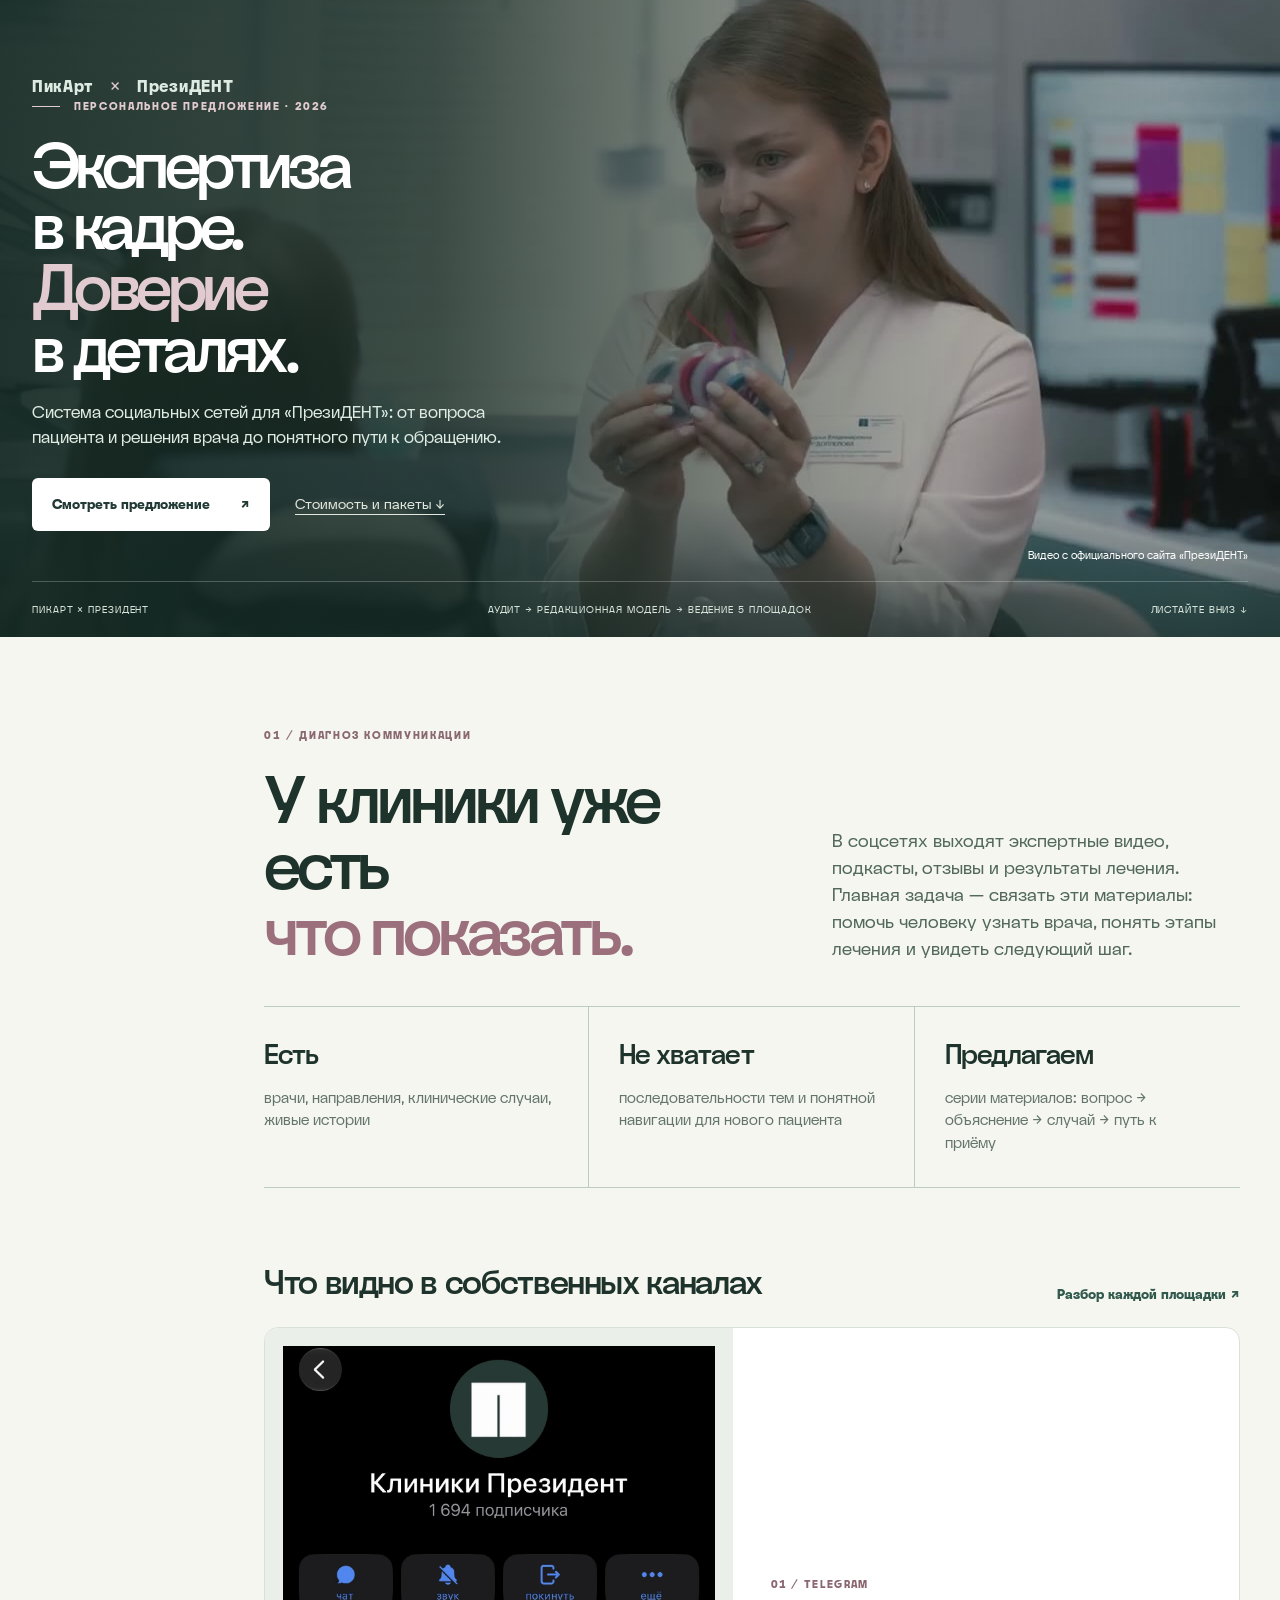
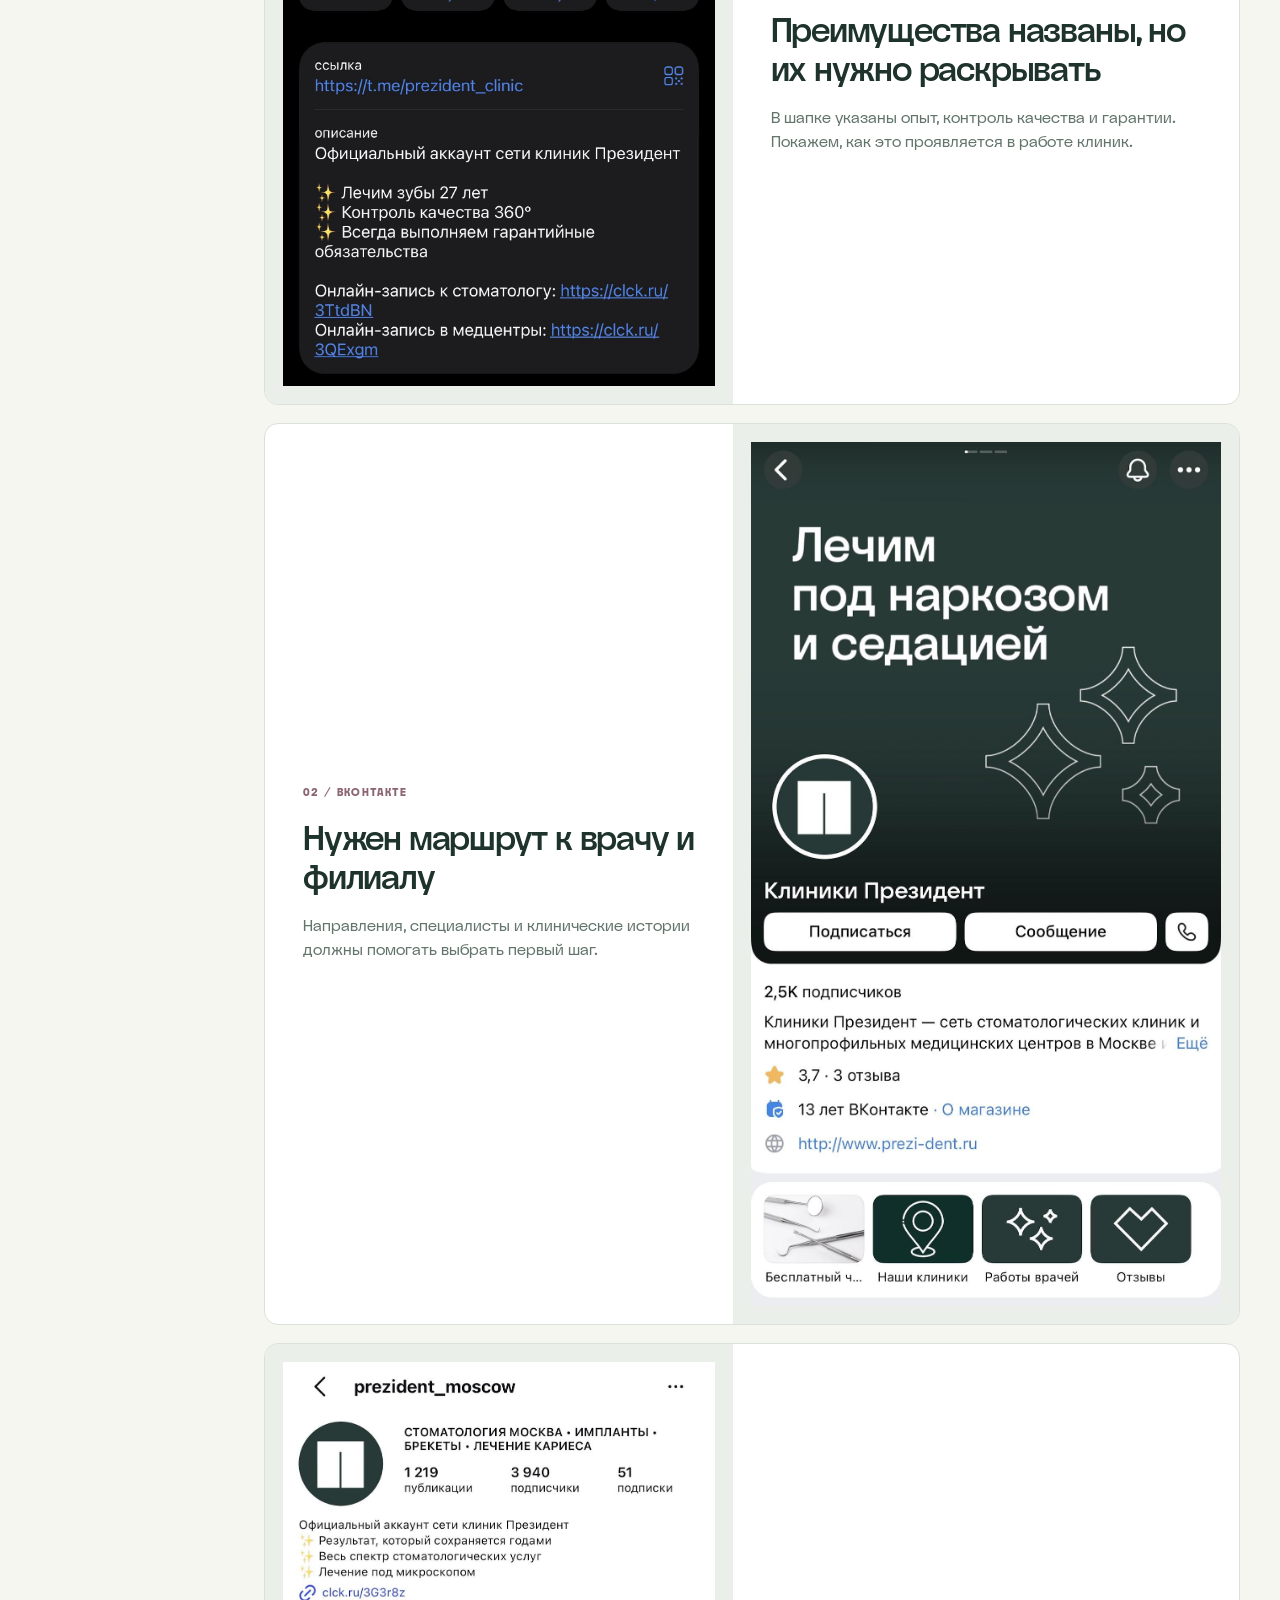
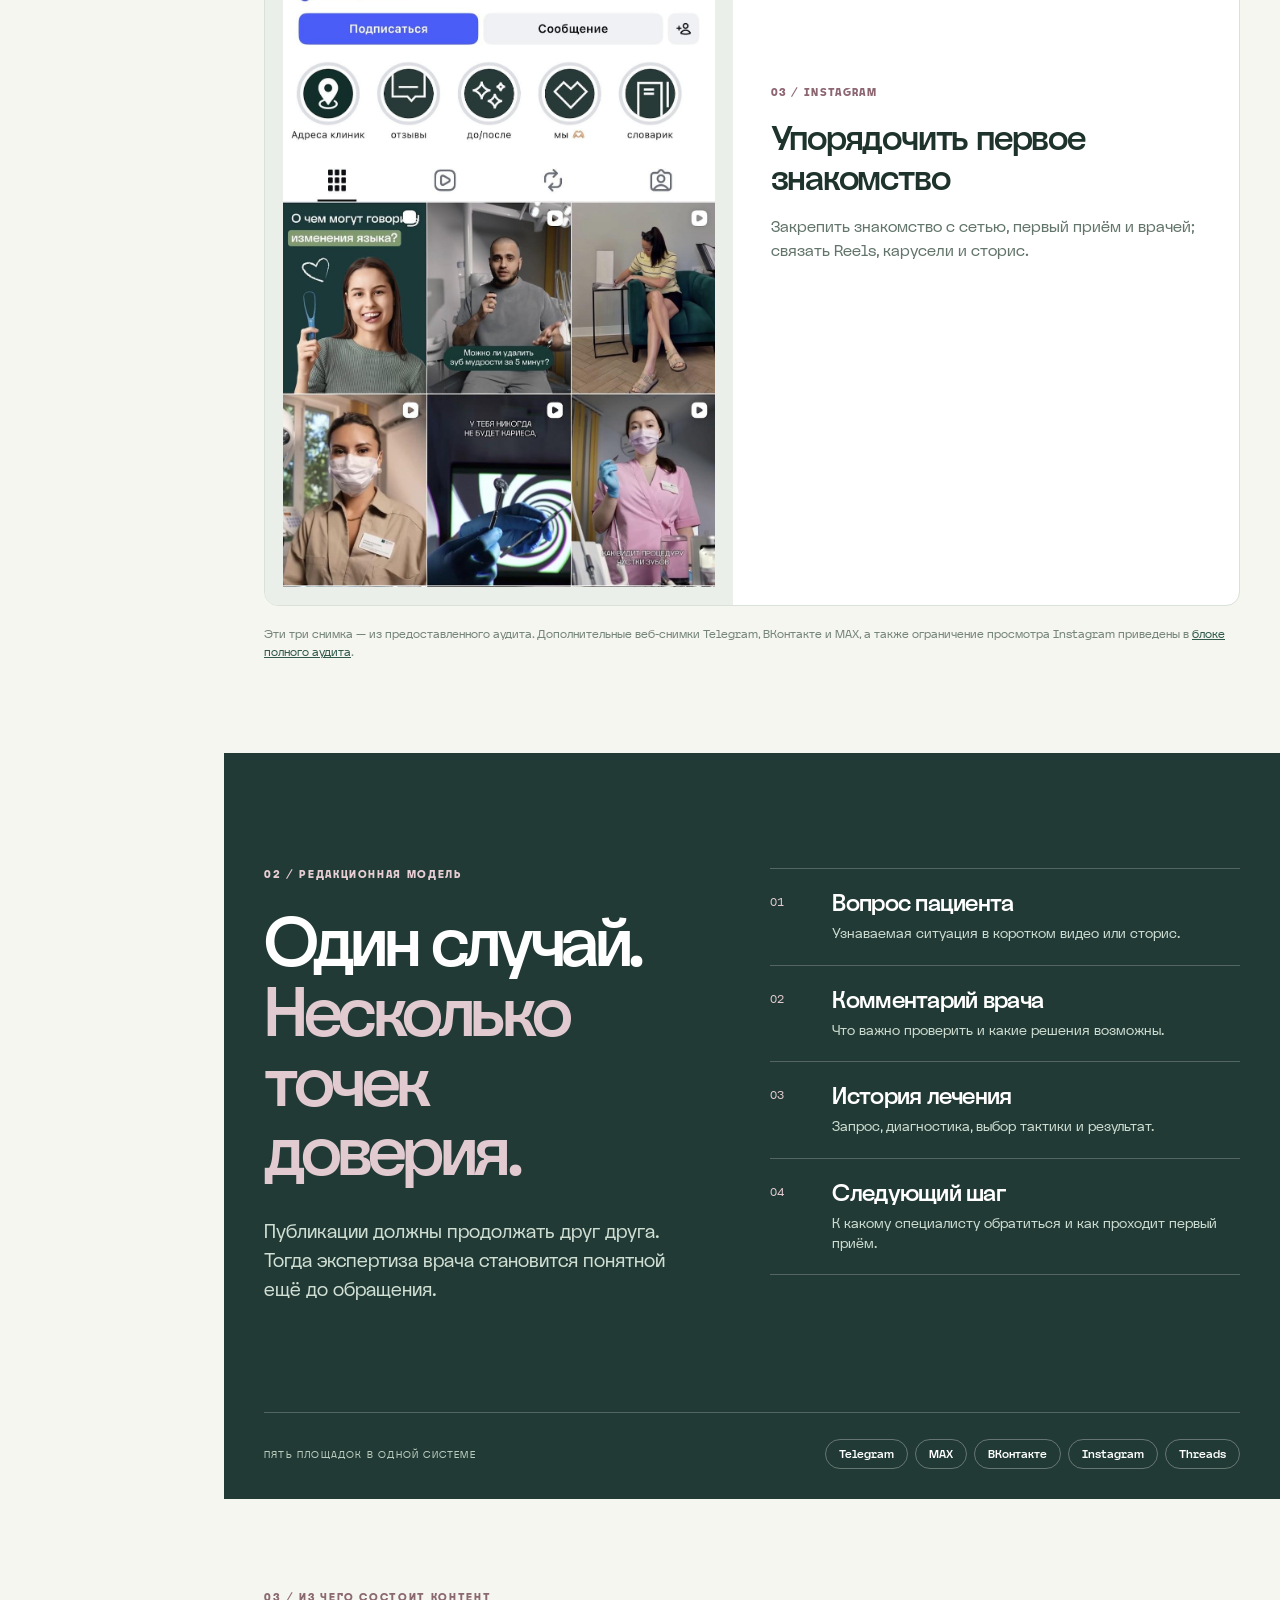
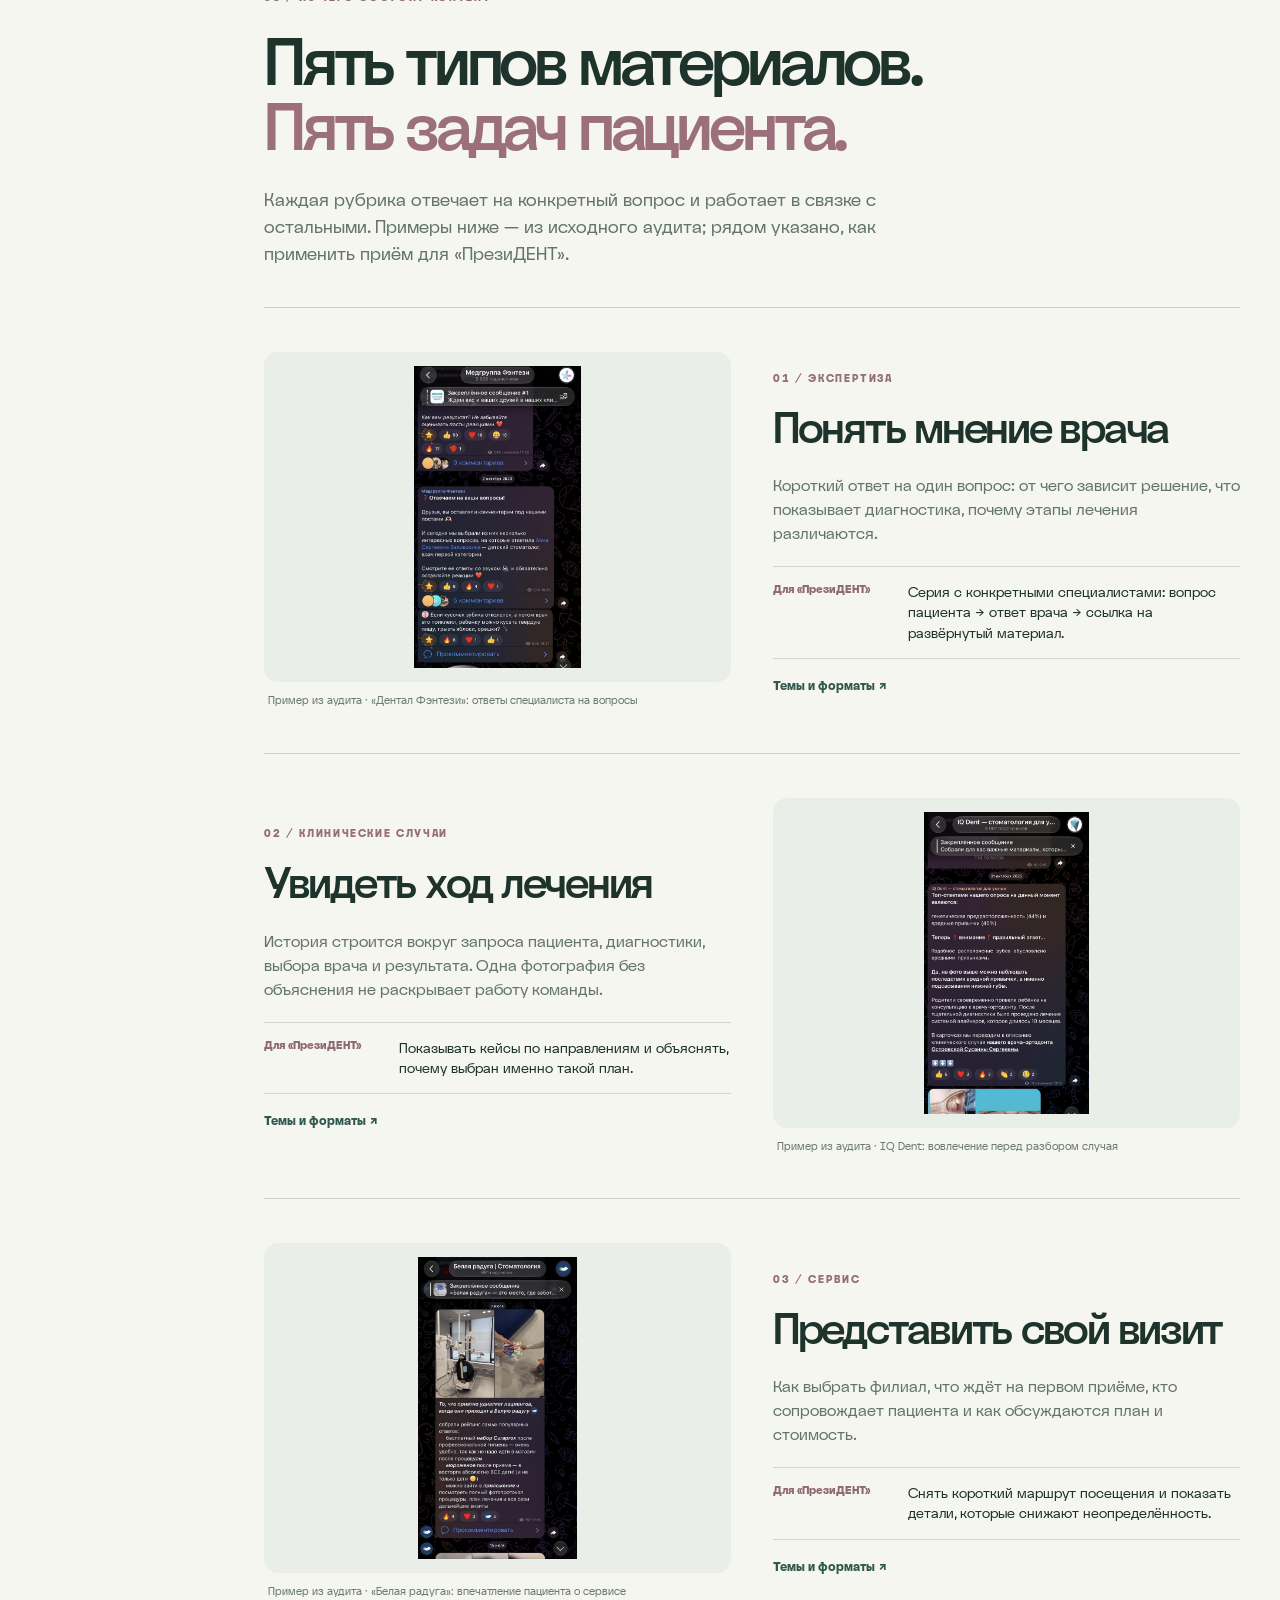
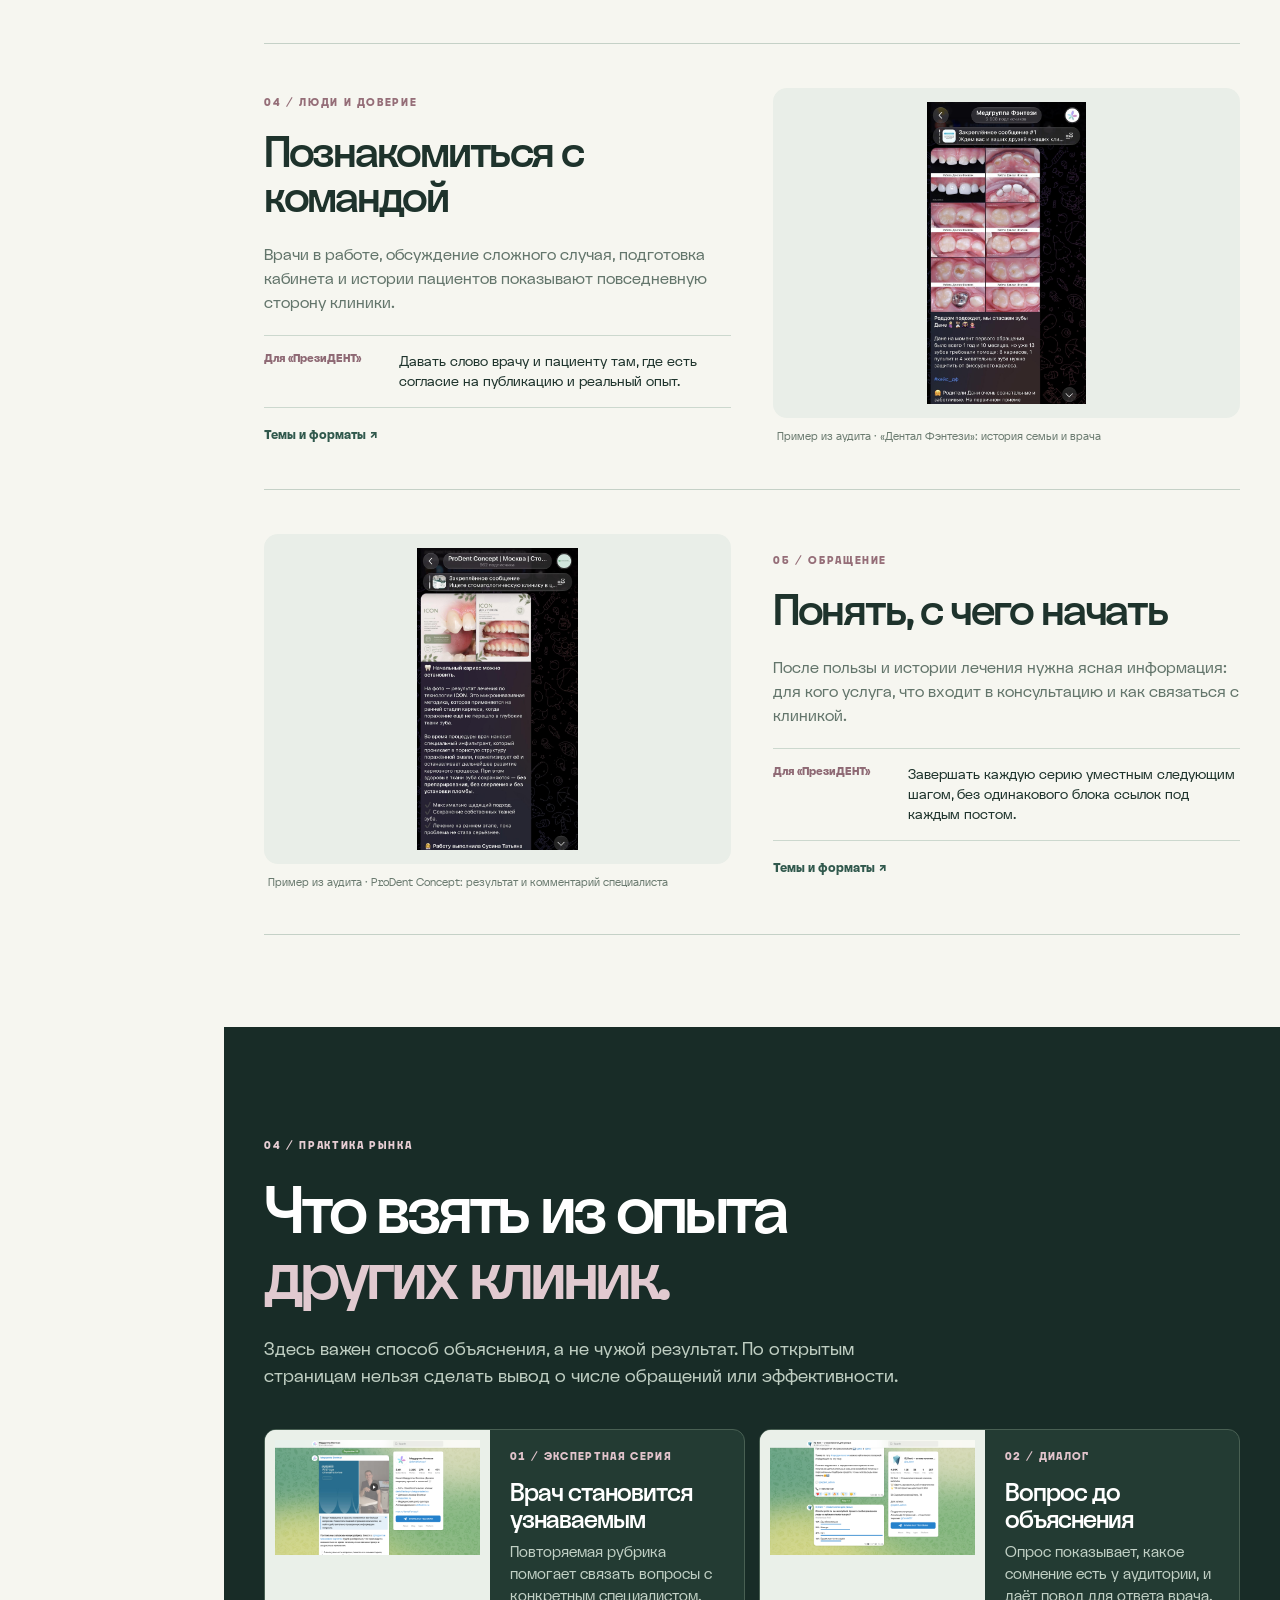
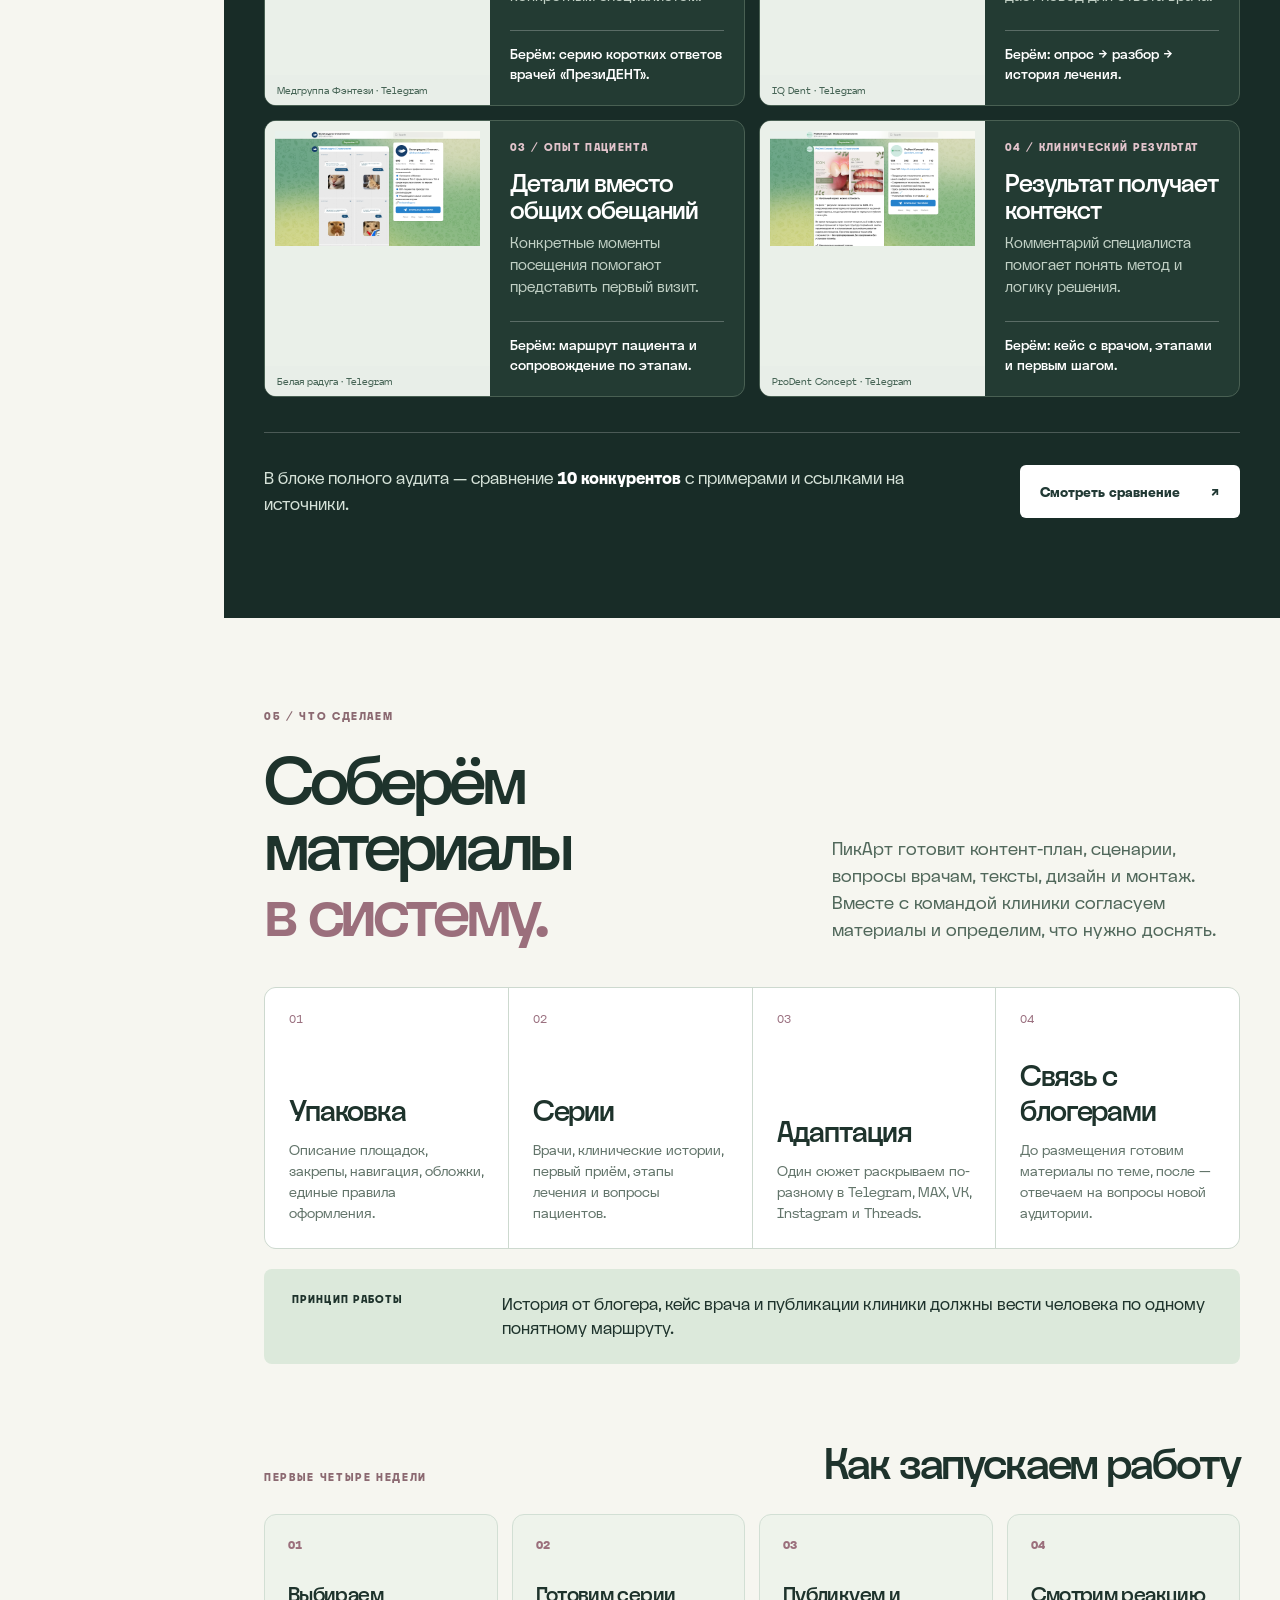
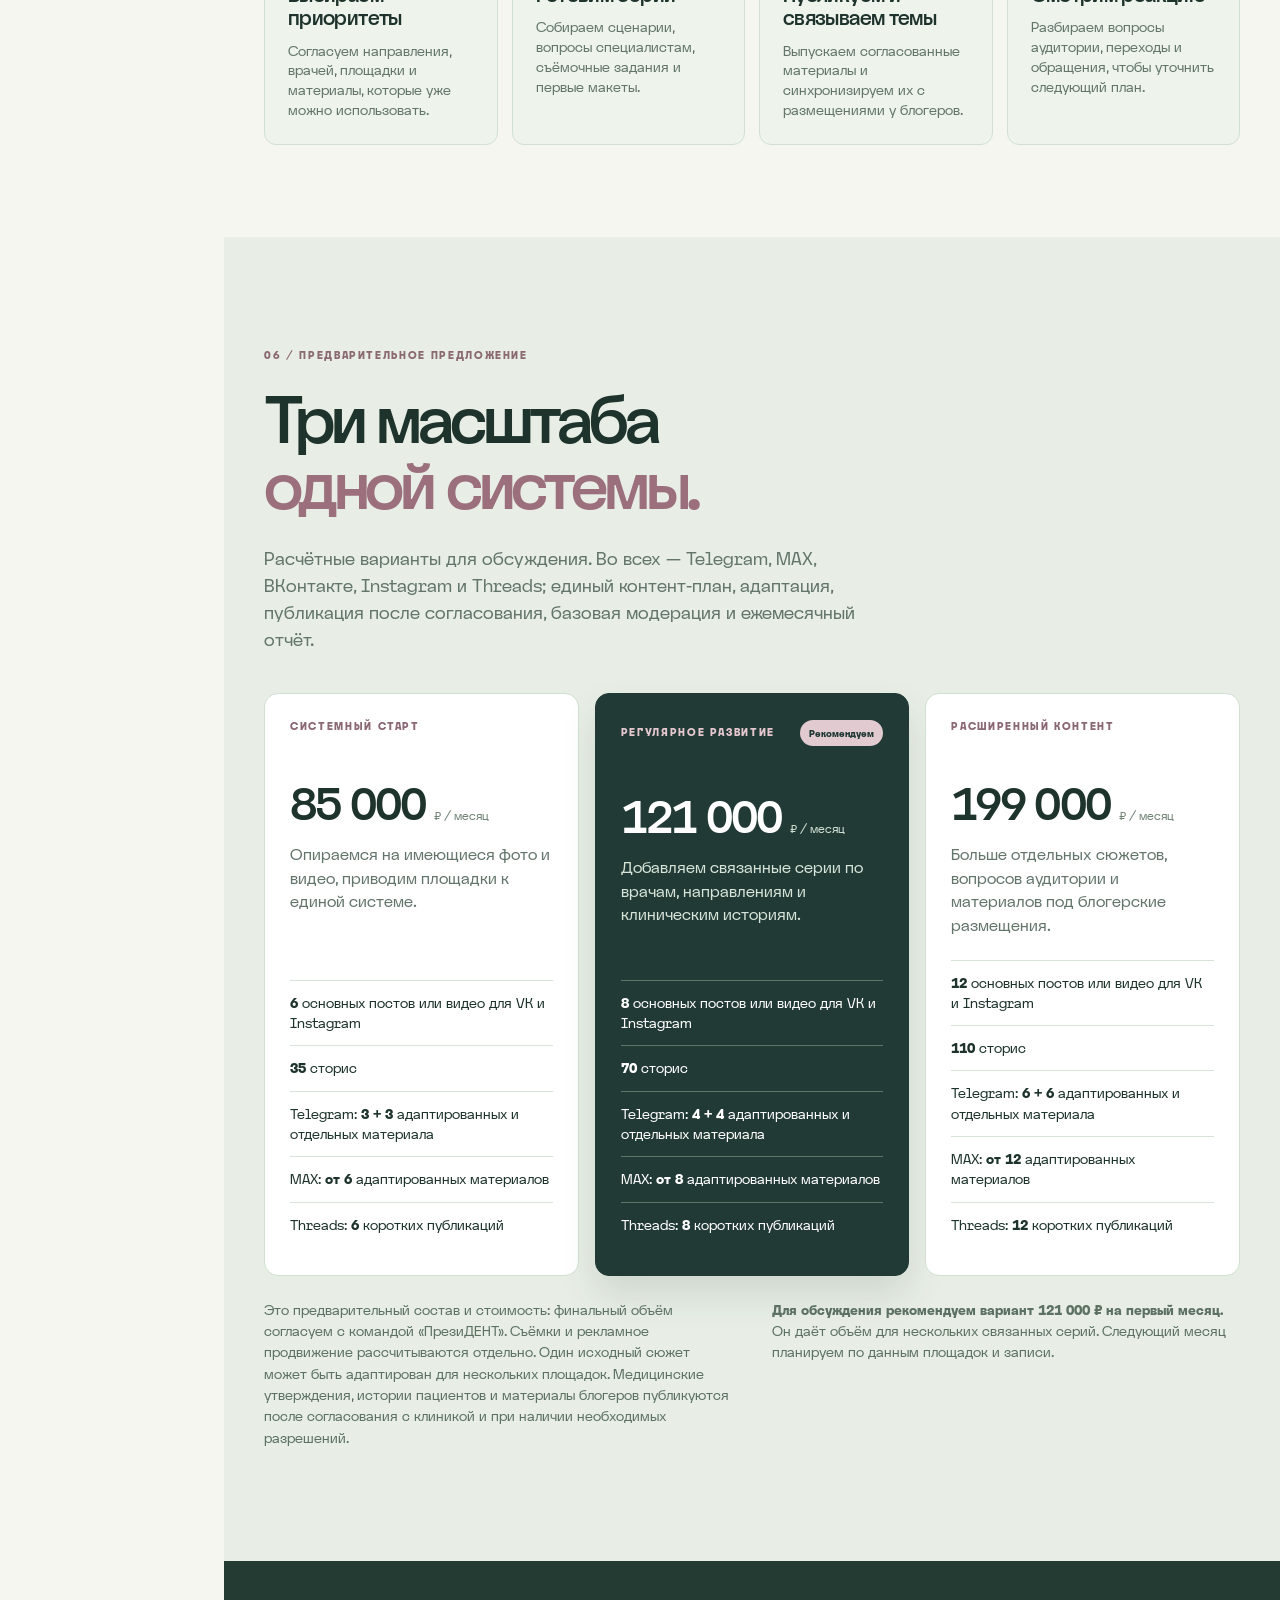
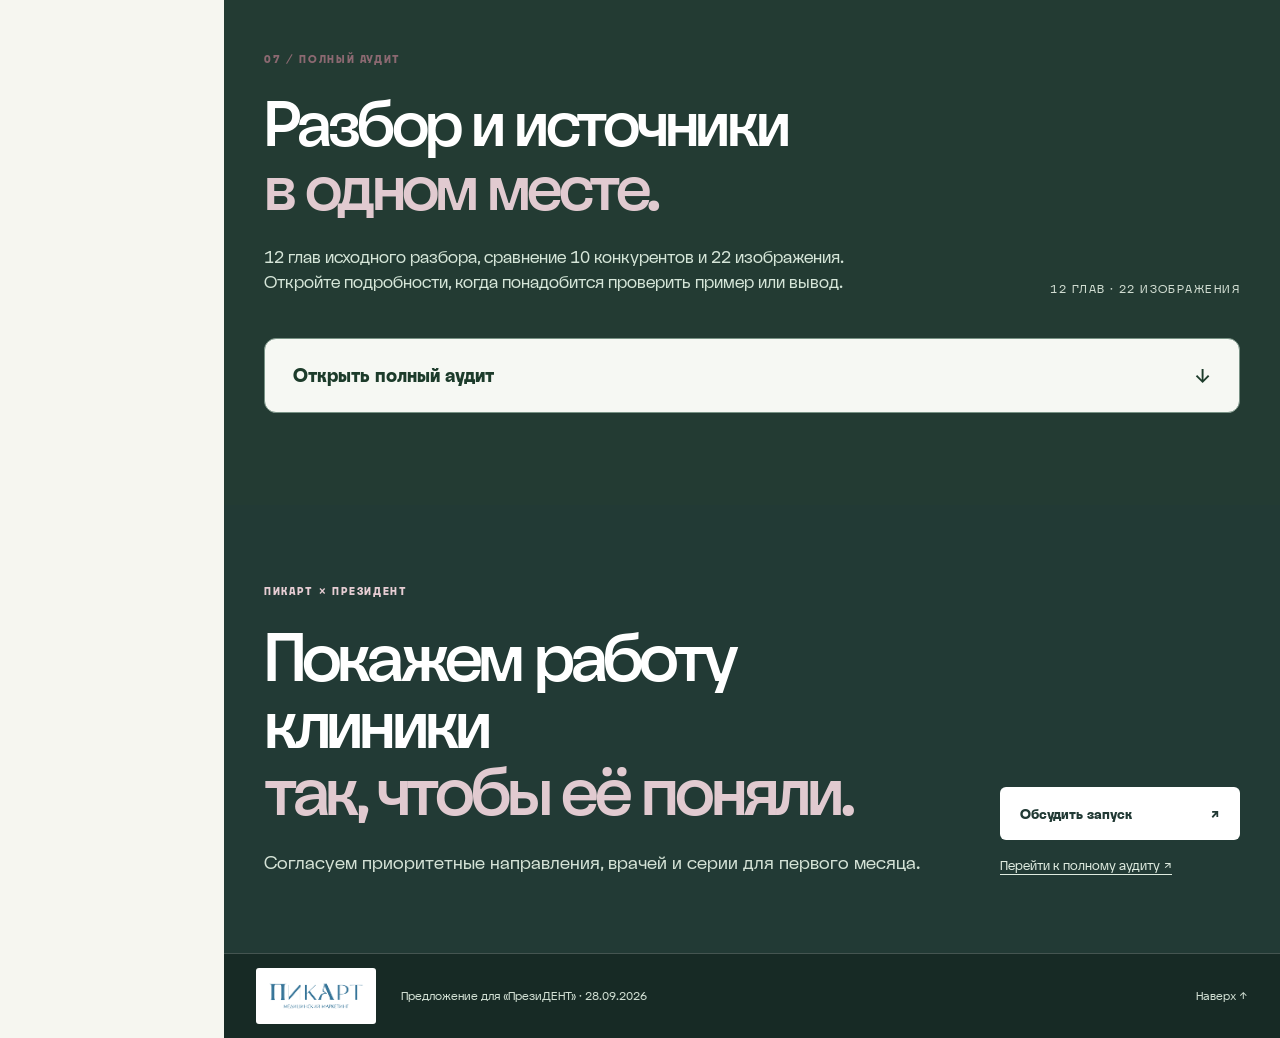
==== commit 6cbb8c3e: "Update expanded package price to 199000 rubles" ====
--- a/index.html
+++ b/index.html
@@ -54,10 +54,10 @@
 <section class="pricing-section" id="pricing"><div class="shell"><div class="section-heading"><p class="eyebrow">06 / Предварительное предложение</p><h2>Три масштаба<br><em>одной системы.</em></h2><p class="section-deck">Расчётные варианты для обсуждения. Во всех — Telegram, MAX, ВКонтакте, Instagram и Threads; единый контент-план, адаптация, публикация после согласования, базовая модерация и ежемесячный отчёт.</p></div><div class="pricing-grid">
 <article class="price-card"><span class="price-label">Системный старт</span><div class="price"><strong>85 000</strong><span>₽ / месяц</span></div><p>Опираемся на имеющиеся фото и видео, приводим площадки к единой системе.</p><ul><li><b>6</b> основных постов или видео для VK и Instagram</li><li><b>35</b> сторис</li><li>Telegram: <b>3 + 3</b> адаптированных и отдельных материала</li><li>MAX: <b>от 6</b> адаптированных материалов</li><li>Threads: <b>6</b> коротких публикаций</li></ul></article>
 <article class="price-card featured"><div class="price-top"><span class="price-label">Регулярное развитие</span><span class="recommend">Рекомендуем</span></div><div class="price"><strong>121 000</strong><span>₽ / месяц</span></div><p>Добавляем связанные серии по врачам, направлениям и клиническим историям.</p><ul><li><b>8</b> основных постов или видео для VK и Instagram</li><li><b>70</b> сторис</li><li>Telegram: <b>4 + 4</b> адаптированных и отдельных материала</li><li>MAX: <b>от 8</b> адаптированных материалов</li><li>Threads: <b>8</b> коротких публикаций</li></ul></article>
-<article class="price-card"><span class="price-label">Расширенный контент</span><div class="price"><strong>169 000</strong><span>₽ / месяц</span></div><p>Больше отдельных сюжетов, вопросов аудитории и материалов под блогерские размещения.</p><ul><li><b>12</b> основных постов или видео для VK и Instagram</li><li><b>110</b> сторис</li><li>Telegram: <b>6 + 6</b> адаптированных и отдельных материала</li><li>MAX: <b>от 12</b> адаптированных материалов</li><li>Threads: <b>12</b> коротких публикаций</li></ul></article>
+<article class="price-card"><span class="price-label">Расширенный контент</span><div class="price"><strong>199 000</strong><span>₽ / месяц</span></div><p>Больше отдельных сюжетов, вопросов аудитории и материалов под блогерские размещения.</p><ul><li><b>12</b> основных постов или видео для VK и Instagram</li><li><b>110</b> сторис</li><li>Telegram: <b>6 + 6</b> адаптированных и отдельных материала</li><li>MAX: <b>от 12</b> адаптированных материалов</li><li>Threads: <b>12</b> коротких публикаций</li></ul></article>
 </div><div class="price-notes"><p>Это предварительный состав и стоимость: финальный объём согласуем с командой «ПрезиДЕНТ». Съёмки и рекламное продвижение рассчитываются отдельно. Один исходный сюжет может быть адаптирован для нескольких площадок. Медицинские утверждения, истории пациентов и материалы блогеров публикуются после согласования с клиникой и при наличии необходимых разрешений.</p><p><b>Для обсуждения рекомендуем вариант 121 000 ₽ на первый месяц.</b> Он даёт объём для нескольких связанных серий. Следующий месяц планируем по данным площадок и записи.</p></div></div></section>
 
-<section class="source-teaser section" id="full-audit"><div class="shell"><div class="source-teaser-inner"><div><p class="eyebrow">07 / Полный аудит</p><h2>Разбор и источники<br><em>в одном месте.</em></h2><p>12 глав исходного разбора, сравнение 10 конкурентов и 22 изображения. Откройте подробности, когда понадобится проверить пример или вывод.</p></div><span class="audit-count">12 глав · 22 изображения</span></div><details class="embedded-audit" id="audit-details"><summary>Открыть полный аудит <span aria-hidden="true">↓</span></summary><div class="embedded-audit-content"><article class="audit-document"><p class="document-title">Аудит социальных сетей сети клиник «ПрезиДЕНТ»</p><section class="doc-section" id="section-1"><header><span class="section-number">01 / Исходный аудит</span><h2>1. Анализ текущей ситуации</h2><span class="section-preview">Текущая ситуация, упаковка профилей и рекомендации по площадкам.</span></header><div class="section-body"><p>На данный момент в ваших социальных сетях достаточно большое количество материалов по различным рубрикам: экспертные видео, подкасты, отзывы, результаты лечения, публикации об услугах и знакомство с клиниками.</p><p>При этом сейчас нет единой системы, не хватает последовательности. Ответы врачей, развлекательные ролики, анонсы и предложения услуг выходят отдельно друг от друга. Не всегда понятно, какие направления для вас приоритетны и на что в первую очередь стоит обратить внимание пациенту.</p><p>Контент необходимо систематизировать и подробнее раскрыть вашу работу: с какими запросами к вам обращаются, как проходит диагностика, почему врачи выбирают определённый план и каких результатов достигают.</p><p>У вас есть возможность показывать разные направления, работу нескольких специалистов с одним пациентом, сложные случаи и повседневную жизнь клиник. Сейчас этот материал используется не в полной мере.</p><h3>Упаковка профиля</h3><p>В описании Telegram уже указаны 27 лет работы, контроль качества и гарантийные обязательства. Есть отдельные ссылки на запись в стоматологии и медицинские центры. t.me</p><figure class="doc-figure portrait"><button class="zoom" type="button" data-image="assets/image11.jpg" data-caption="ПрезиДЕНТ · профиль Telegram из исходного аудита" aria-label="Увеличить снимок: ПрезиДЕНТ · профиль Telegram из исходного аудита"><img src="assets/image11.jpg" alt="ПрезиДЕНТ · профиль Telegram из исходного аудита" loading="eager"></button><figcaption>ПрезиДЕНТ · профиль Telegram из исходного аудита · нажмите для увеличения</figcaption></figure><p>Эти преимущества стоит подробнее раскрыть в самом контенте. Например, рассказать, как вы проверяете качество лечения, что входит в гарантийные обязательства и куда пациент может обратиться с вопросом после приёма.</p><p>Также важно, чтобы из описания и первых публикаций человек мог узнать:</p><ul class="source-list"><li>где находятся ваши клиники;</li><li>с какими запросами можно обратиться;</li><li>как выбрать врача и филиал;</li><li>что входит в первый приём;</li><li>как записаться.</li></ul><h3>Навигация и актуальные разделы</h3><p>Предлагаем упорядочить актуальные сторис. Сейчас важно проверить, насколько легко в них найти информацию перед посещением.</p><p>Основные разделы: «О нас», «Клиники», «Первый приём», «Врачи», «Результаты», «Отзывы», «Вопросы». Отдельно — приоритетные направления: имплантация, ортодонтия, эстетика, детская стоматология, гигиена, лечение во сне.</p><p>В разделе с врачами стоит рассказать, с какими случаями работает каждый специалист, добавить его видео и примеры лечения. В разделе с результатами — распределить истории по направлениям, чтобы пациенту было проще найти похожую ситуацию.</p><h3>Закреплённые публикации</h3><p>На момент аудита в Instagram не отмечены закреплённые публикации. Предлагаем подготовить три материала:</p><ul class="source-list"><li>«Почему „ПрезиДЕНТ“?» — ваши клиники, команда, направления и особенности работы.</li><li>«Как проходит первый приём?» — запись, встреча, консультация, диагностика и обсуждение плана.</li><li>«Наши врачи» — специалисты и запросы, с которыми к ним можно обратиться.</li></ul><p>Часть существующих публикаций можно доработать и использовать для закрепов.</p><h3>Визуальное оформление</h3><p>У вас уже есть узнаваемые цвета, графические элементы и шрифты. При этом рядом встречаются публикации с разным оформлением: отличаются композиция, расположение текста и обложки.</p><p>Предлагаем доработать общие правила оформления заголовков, подписей врачей, рубрик и результатов лечения. Это поможет сделать ленту более собранной.</p><h3>Контент</h3><p>В публикациях уже представлены детская стоматология, отбеливание, стоимость лечения, имплантация и экспертные подкасты. t.me</p><p>Общие темы стоит чаще дополнять примерами вашей работы:</p><ul class="source-list"><li>как врач определяет, можно ли сохранить зуб;</li><li>что показывает пациенту на КТ;</li><li>как проходит первый детский приём;</li><li>в каких случаях подключаются несколько специалистов;</li><li>как обсуждаются стоимость и этапы лечения.</li></ul><p>Это даст человеку больше информации о том, как будет проходить его собственное посещение.</p><h3>Короткие видео и подкасты</h3><p>Предлагаем доработать начало коротких роликов: сразу обозначать вопрос или ситуацию, которые могут быть знакомы пациенту.</p><p>Например:</p><p>«Почему две похожие коронки могут стоить по-разному?»</p><p>«Ребёнок плачет уже у входа в клинику. Как проходит приём?»</p><p>«Пациент спросил, можно ли сохранить этот зуб. Показываем, что выяснили на обследовании».</p><p>Из подкастов можно готовить короткие ролики с ответом на один вопрос. Затем дополнять тему карточками, историей пациента или ответами в сторис.</p><h3>Живой и развлекательный контент</h3><p>Юмористические и трендовые ролики у вас уже есть. Предлагаем чаще использовать в них ситуации из вашей работы: общение врачей и ассистентов, подготовку к приёму, привычки коллег, вопросы пациентов.</p><p>Также стоит снимать больше повседневных моментов: как готовят кабинет, обсуждают случай, встречают пациента, проводят обучение.</p><p>В роликах о страхе, боли и детском лечении важно внимательно выбирать формулировки. Пациент должен чувствовать, что его переживания понимают.</p><h3>Тексты и призывы к действию</h3><p>В анонсах подкастов встречается сразу несколько внешних ссылок. Блоки с контактами и записью повторяются. t.me</p><p>Предлагаем доработать окончания публикаций с учётом темы. После памятки можно предложить сохранить материал. После ответа врача — задать вопрос. После кейса — уточнить, с чего начать лечение в похожей ситуации.</p><p>В текстах также стоит убрать опечатки, повторы и длинные вступления. Подпись к видео должна объяснять, почему его стоит посмотреть, и дополнять содержание.</p><h3>Instagram</h3><p>Instagram «ПрезиДЕНТ»</p><figure class="doc-figure portrait"><button class="zoom" type="button" data-image="assets/image17.jpg" data-caption="ПрезиДЕНТ · профиль Instagram из исходного аудита" aria-label="Увеличить снимок: ПрезиДЕНТ · профиль Instagram из исходного аудита"><img src="assets/image17.jpg" alt="ПрезиДЕНТ · профиль Instagram из исходного аудита" loading="eager"></button><figcaption>ПрезиДЕНТ · профиль Instagram из исходного аудита · нажмите для увеличения</figcaption></figure><p>Что важно доработать:  закреплённые публикации, актуальные разделы, оформление обложек и последовательность тем.</p><p>Предлагаем чаще связывать Reels, карусели и сторис. Например, сначала показать вопрос пациента, затем ответ врача, а после — конкретный случай и результат лечения.</p><p>Наблюдения об оформлении Instagram учтены из предоставленных материалов аудита; полный самостоятельный просмотр аккаунта был недоступен.</p><h3>Telegram</h3><figure class="doc-figure portrait"><button class="zoom" type="button" data-image="assets/image16.jpg" data-caption="ПрезиДЕНТ · публикация Telegram из исходного аудита" aria-label="Увеличить снимок: ПрезиДЕНТ · публикация Telegram из исходного аудита"><img src="assets/image16.jpg" alt="ПрезиДЕНТ · публикация Telegram из исходного аудита" loading="eager"></button><figcaption>ПрезиДЕНТ · публикация Telegram из исходного аудита · нажмите для увеличения</figcaption></figure><p>Здесь важно использовать больше коротких комментариев врачей, ответов подписчикам, историй пациентов и материалов из жизни клиник.</p><p>Длинные выпуски можно сопровождать полезным фрагментом внутри канала, чтобы человек получил ответ на вопрос уже в публикации и при желании перешёл к полному видео.</p><h3>ВКонтакте</h3><p>ВКонтакте «ПрезиДЕНТ»</p><figure class="doc-figure portrait"><button class="zoom" type="button" data-image="assets/image13.jpg" data-caption="ПрезиДЕНТ · профиль ВКонтакте из исходного аудита" aria-label="Увеличить снимок: ПрезиДЕНТ · профиль ВКонтакте из исходного аудита"><img src="assets/image13.jpg" alt="ПрезиДЕНТ · профиль ВКонтакте из исходного аудита" loading="eager"></button><figcaption>ПрезиДЕНТ · профиль ВКонтакте из исходного аудита · нажмите для увеличения</figcaption></figure><p>В этой соц.сети необходимо упорядочить публикации и видео по направлениям, добавить понятную информацию о врачах и филиалах.</p><p>Для больших выпусков готовить короткие фрагменты, а для клинических историй — отдельные публикации с фотографиями и пояснениями врача. Меню и закреплённые материалы необходимо дополнительно проверить по полной версии сообщества.</p><h3>MAX</h3><p>MAX «ПрезиДЕНТ»</p><figure class="doc-figure portrait"><button class="zoom" type="button" data-image="assets/image21.jpg" data-caption="ПрезиДЕНТ · публикация MAX из исходного аудита" aria-label="Увеличить снимок: ПрезиДЕНТ · публикация MAX из исходного аудита"><img src="assets/image21.jpg" alt="ПрезиДЕНТ · публикация MAX из исходного аудита" loading="eager"></button><figcaption>ПрезиДЕНТ · публикация MAX из исходного аудита · нажмите для увеличения</figcaption></figure><p>Предлагаем включить канал в общий контент-план: публиковать полезные материалы, ответы врачей, новости и информацию о посещении.</p><p>Текущую частоту публикаций, навигацию и степень дублирования Telegram необходимо проверить по полной ленте.</p></div></section><section class="doc-section" id="section-2"><header><span class="section-number">02 / Исходный аудит</span><h2>2. Что предлагаем улучшить в контенте</h2><span class="section-preview">Как раскрывать один клинический случай в разных форматах.</span></header><div class="section-body"><p>Предлагаем заранее планировать, как будет раскрываться каждая тема.</p><p>Например, один клинический случай можно использовать для нескольких материалов:</p><ul class="source-list"><li>короткого видео с вопросом пациента;</li><li>объяснения врача;</li><li>истории лечения с фотографиями;</li><li>сторис с отдельными этапами;</li><li>публикации о консультации по этому запросу.</li></ul><p>При этом в каждом материале должна быть своя информация. Врач объясняет решение, пациент рассказывает о своих впечатлениях, в карусели показываем результат, в сторис отвечаем на вопросы.</p><p>Так можно полнее использовать уже отснятый материал и заранее понимать, какие комментарии, фотографии и видео понадобятся дополнительно.</p></div></section><section class="doc-section content-kind" id="section-3"><header><span class="section-number">03 / Исходный аудит</span><h2>3. Экспертный контент</h2><span class="section-preview">Вопросы пациентов, ответы и объяснения врачей.</span></header><div class="section-body"><h3>Цель</h3><p>Показать, как ваши врачи разбираются в ситуации пациента и выбирают лечение.</p><h3>Зачем</h3><p>Помогает человеку узнать свой запрос, получить ответы и познакомиться со специалистом до посещения.</p><h3>Как выглядит</h3><p>Короткие ответы, разборы ситуаций, объяснения по снимкам, обсуждение вариантов лечения, ответы на вопросы подписчиков.</p><h3>Возможные рубрики</h3><ul class="source-list"><li>«Вопрос с сегодняшнего приёма».</li><li>«Что мы увидели на КТ?»</li><li>«Почему выбрали этот план лечения?»</li><li>«Один пациент — несколько специалистов».</li><li>«Сложный случай простыми словами».</li></ul><h3>Возможные темы</h3><p>«Можно ли поставить имплант сразу после удаления зуба?»</p><p>«Почему два похожих случая требуют разного лечения?»</p><p>«Какие вопросы стоит задать перед началом лечения?»</p><h3>Примеры</h3><p>Telegram — «Дентал Фэнтези»: ответы врача на вопросы подписчиков. Клиника собирает вопросы аудитории и записывает ответы специалиста. Для ваших рубрик можно использовать вопросы из комментариев, сообщений и с приёмов. </p><figure class="doc-figure portrait"><button class="zoom" type="button" data-image="assets/image12.jpg" data-caption="Дентал Фэнтези · ответы врача на вопросы подписчиков" aria-label="Увеличить снимок: Дентал Фэнтези · ответы врача на вопросы подписчиков"><img src="assets/image12.jpg" alt="Дентал Фэнтези · ответы врача на вопросы подписчиков" loading="eager"></button><figcaption>Дентал Фэнтези · ответы врача на вопросы подписчиков · нажмите для увеличения</figcaption></figure></div></section><section class="doc-section content-kind" id="section-4"><header><span class="section-number">04 / Исходный аудит</span><h2>4. Клинические случаи и результаты лечения</h2><span class="section-preview">Реальные истории лечения с решением врача и результатом.</span></header><div class="section-body"><h3>Цель</h3><p>Показать ваш опыт через реальные истории пациентов.</p><h3>Зачем</h3><p>Помогает понять, как проходило лечение, почему врач выбрал определённый вариант и что изменилось для человека.</p><h3>Как выглядит</h3><p>Рассказываем, с чем обратился пациент, что его беспокоило, что показала диагностика, какие варианты обсуждали и что сделали.</p><p>Добавляем сроки, результат и обстоятельства, которые повлияли на лечение. Используем материалы, согласованные с пациентами.</p><h3>Возможные темы</h3><ul class="source-list"><li>«Пациент несколько лет откладывал лечение. С чего начали?»</li><li>«Почему в этом случае понадобились три специалиста?»</li><li>«Как цифровая примерка помогла определиться с формой виниров».</li><li>«Что изменилось через шесть месяцев после лечения».</li><li>«До и после с комментарием врача».</li></ul><p>Предлагаем собирать случаи по основным направлениям, чтобы регулярно выбирать истории для публикаций и показывать результаты спустя время.</p><h3>Примеры</h3><p>Telegram — IQ Dent: разбор ортодонтического случая. Перед публикацией случая клиника предлагает рассмотреть фотографии и ответить на вопрос. Затем врач объясняет ситуацию и рассказывает о лечении. Такой приём можно использовать в ваших сериях публикаций. </p><figure class="doc-figure portrait"><button class="zoom" type="button" data-image="assets/image19.jpg" data-caption="IQ Dent · продолжение опроса и ортодонтический случай" aria-label="Увеличить снимок: IQ Dent · продолжение опроса и ортодонтический случай"><img src="assets/image19.jpg" alt="IQ Dent · продолжение опроса и ортодонтический случай" loading="eager"></button><figcaption>IQ Dent · продолжение опроса и ортодонтический случай · нажмите для увеличения</figcaption></figure><p>Ещё один пример — «Хьюстон» в Instagram: в предоставленном аудите отмечены подборки работ по направлениям и сложности лечения. Клиника находится в Санкт-Петербурге; используем её как пример оформления кейсов.</p><figure class="doc-figure portrait"><button class="zoom" type="button" data-image="assets/image18.jpg" data-caption="Хьюстон · пример визуального клинического случая" aria-label="Увеличить снимок: Хьюстон · пример визуального клинического случая"><img src="assets/image18.jpg" alt="Хьюстон · пример визуального клинического случая" loading="eager"></button><figcaption>Хьюстон · пример визуального клинического случая · нажмите для увеличения</figcaption></figure></div></section><section class="doc-section content-kind" id="section-5"><header><span class="section-number">05 / Исходный аудит</span><h2>5. Сервисный контент и путь пациента</h2><span class="section-preview">Первый приём, выбор филиала и детали сервиса.</span></header><div class="section-body"><h3>Цель</h3><p>Показать, что будет происходить после обращения.</p><h3>Зачем</h3><p>Помогает заранее разобраться в организационных вопросах и выбрать клинику.</p><h3>Как выглядит</h3><ul class="source-list"><li>Как записаться и выбрать филиал.</li><li>Что взять на первый приём.</li><li>Как проходит консультация.</li><li>Когда пациент получает план и расчёт стоимости.</li><li>Как согласуются следующие посещения.</li><li>К кому обратиться между приёмами.</li><li>Как вы рассматриваете вопросы по качеству лечения.</li></ul><h3>Что предлагаем снимать</h3><p>Встречу администратором, подготовку кабинета, знакомство с врачом, обсуждение результатов обследования, небольшие туры по филиалам.</p><p>Здесь полезны конкретные подробности: где находится вход, как получить документы, кто помогает согласовать посещения.</p><h3>Примеры</h3><p>Telegram — «Белая радуга»: что отмечают пациенты. В публикации перечислены удобства для пациента, включая доступ к фотопротоколу, плану лечения и будущим визитам. У вас также можно подробнее рассказать о таких возможностях. </p><figure class="doc-figure portrait"><button class="zoom" type="button" data-image="assets/image20.jpg" data-caption="Белая радуга · детали сервиса глазами пациента" aria-label="Увеличить снимок: Белая радуга · детали сервиса глазами пациента"><img src="assets/image20.jpg" alt="Белая радуга · детали сервиса глазами пациента" loading="eager"></button><figcaption>Белая радуга · детали сервиса глазами пациента · нажмите для увеличения</figcaption></figure></div></section><section class="doc-section content-kind" id="section-6"><header><span class="section-number">06 / Исходный аудит</span><h2>6. Доверительный и личный контент</h2><span class="section-preview">Врачи, команда и повседневная работа клиник.</span></header><div class="section-body"><h3>Цель</h3><p>Познакомить аудиторию с вашей командой.</p><h3>Зачем</h3><p>Помогает запомнить врача, понять его подход и увидеть людей, которые будут заниматься лечением.</p><h3>Как выглядит</h3><p>Рабочие моменты, обсуждение случаев, подготовка к приёму, обучение, ответы специалистов, знакомство с администраторами и ассистентами.</p><h3>Возможные темы</h3><p>«Что я обязательно объясняю пациенту на первой консультации».</p><p>«Как мы готовимся к приёму ребёнка».</p><p>«Почему этот случай обсуждали всей командой».</p><p>«Как врач и ассистент работают вместе».</p><p>«Что изменилось в нашей работе после обучения».</p><p>Предлагаем закреплять за специалистами постоянные рубрики и сохранять их манеру общения. Вопросы и сценарии готовим так, чтобы врачу было удобно отвечать своими словами.</p><h3>Примеры</h3><p>Telegram — «Дентал Фэнтези»: история лечения маленького пациента. В рассказ включены подготовка, участие родителей и действия команды. Такие подробности помогают представить, как проходит посещение с ребёнком. </p><div class="figure-pair"><figure class="doc-figure portrait"><button class="zoom" type="button" data-image="assets/image15.jpg" data-caption="Дентал Фэнтези · история лечения маленького пациента" aria-label="Увеличить снимок: Дентал Фэнтези · история лечения маленького пациента"><img src="assets/image15.jpg" alt="Дентал Фэнтези · история лечения маленького пациента" loading="eager"></button><figcaption>Дентал Фэнтези · история лечения маленького пациента · нажмите для увеличения</figcaption></figure><figure class="doc-figure portrait"><button class="zoom" type="button" data-image="assets/image22.jpg" data-caption="Дентал Фэнтези · продолжение истории лечения" aria-label="Увеличить снимок: Дентал Фэнтези · продолжение истории лечения"><img src="assets/image22.jpg" alt="Дентал Фэнтези · продолжение истории лечения" loading="eager"></button><figcaption>Дентал Фэнтези · продолжение истории лечения · нажмите для увеличения</figcaption></figure></div></div></section><section class="doc-section content-kind" id="section-7"><header><span class="section-number">07 / Исходный аудит</span><h2>7. Конверсионный и коммерческий контент</h2><span class="section-preview">Понятный путь к обращению после полезного контента.</span></header><div class="section-body"><h3>Цель</h3><p>Помочь человеку обратиться, когда он заинтересовался услугой.</p><h3>Зачем</h3><p>Объясняет, с каким запросом можно прийти, что входит в посещение и как определяется дальнейшее лечение.</p><h3>Как выглядит</h3><ul class="source-list"><li>Что входит в первый приём у имплантолога.</li><li>Из каких этапов складывается восстановление зуба.</li><li>Что влияет на стоимость.</li><li>Как проходит консультация ортодонта.</li><li>С чего начать, если давно откладывали лечение.</li><li>В каких филиалах доступна услуга.</li></ul><p>В акционных предложениях указываем, кому они подходят, что входит и какие действуют условия.</p><h3>Что предлагаем улучшить</h3><p>Связывать предложение с темой предыдущих публикаций. Например, после ответа врача и истории пациента рассказать, как проходит консультация по такому запросу у вас.</p><h3>Примеры</h3><p>Telegram — ProDent Concept. В контенте перечислено, что входит в обследование. Такой формат помогает заранее понять стоимость услуг и посещения клиники, а также задать уточняющие вопросы. </p><figure class="doc-figure portrait"><button class="zoom" type="button" data-image="assets/image14.jpg" data-caption="ProDent Concept · результат с пояснением метода" aria-label="Увеличить снимок: ProDent Concept · результат с пояснением метода"><img src="assets/image14.jpg" alt="ProDent Concept · результат с пояснением метода" loading="eager"></button><figcaption>ProDent Concept · результат с пояснением метода · нажмите для увеличения</figcaption></figure></div></section><section class="doc-section" id="section-8"><header><span class="section-number">08 / Исходный аудит</span><h2>8. Анализ конкурентов</h2><span class="section-preview">10 стоматологий и конкретные приёмы, применимые для ПрезиДЕНТ.</span></header><div class="section-body"><p>В таблице представлены московские стоматологии и примеры подачи, которые можно учитывать при доработке вашего контента. Сравниваем содержание публикаций. Для оценки обращений и записей нужна внутренняя статистика.</p><div class="market-table"><table><thead><tr><th scope="col">Конкурент</th><th scope="col">Социальные сети и материалы</th><th scope="col">Что интересно в контенте</th><th scope="col">Что можно использовать</th></tr></thead><tbody><tr><td data-label="Конкурент">Refformat</td><td data-label="Социальные сети и материалы">Instagram, Telegram</td><td data-label="Что интересно в контенте">Истории пациентов с описанием запроса, выбора лечения и результата. Такие материалы представлены и на официальном сайте. refformat.ru</td><td data-label="Что можно использовать">Подробные кейсы с объяснением решений врача и пожеланий пациента</td></tr><tr><td data-label="Конкурент">«Дентал Белгравия»</td><td data-label="Социальные сети и материалы">Telegram, видеоканал</td><td data-label="Что интересно в контенте">Материалы о посещении, объяснении процедур и помощи тревожным пациентам. belgraviadent.ru</td><td data-label="Что можно использовать">Показывать, как организованы приём и сопровождение</td></tr><tr><td data-label="Конкурент">«Дентал Фэнтези»</td><td data-label="Социальные сети и материалы">Telegram</td><td data-label="Что интересно в контенте">Истории детей, участие родителей, ответы специалистов. t.me</td><td data-label="Что можно использовать">Подробнее рассказывать о подготовке семьи и детском лечении</td></tr><tr><td data-label="Конкурент">«Белая радуга»</td><td data-label="Социальные сети и материалы">Telegram</td><td data-label="Что интересно в контенте">Отзывы, впечатления от посещения, конкретные детали сервиса. t.me</td><td data-label="Что можно использовать">Материалы о том, что пациент получает и отмечает во время посещения</td></tr><tr><td data-label="Конкурент">РуДента</td><td data-label="Социальные сети и материалы">Instagram, видеоматериалы</td><td data-label="Что интересно в контенте">Ответы специалистов и объяснение отдельных методов лечения. rutube.ru</td><td data-label="Что можно использовать">Короткие экспертные серии с конкретным врачом</td></tr><tr><td data-label="Конкурент">IQ Dent</td><td data-label="Социальные сети и материалы">Telegram</td><td data-label="Что интересно в контенте">Опросы с продолжением, разборы и подборки публикаций. t.me</td><td data-label="Что можно использовать">Предлагать аудитории вопрос, затем публиковать объяснение</td></tr><tr><td data-label="Конкурент">«Все свои!»</td><td data-label="Социальные сети и материалы">Telegram, пример видео</td><td data-label="Что интересно в контенте">Ролики начинаются со знакомого пациенту сомнения или вопроса. rutube.ru</td><td data-label="Что можно использовать">Доработать первые секунды видео и заголовки</td></tr><tr><td data-label="Конкурент">AXdent / Антон Хмаренко</td><td data-label="Социальные сети и материалы">Telegram</td><td data-label="Что интересно в контенте">В описании канала представлен конкретный врач — основатель клиники. t.me</td><td data-label="Что можно использовать">Чаще знакомить аудиторию с вашими специалистами</td></tr><tr><td data-label="Конкурент">«Альянс Франсэз»</td><td data-label="Социальные сети и материалы">Telegram</td><td data-label="Что интересно в контенте">В доступной копии ленты есть вопросы перед лечением и материалы с разбивкой посещений на этапы. list.tg</td><td data-label="Что можно использовать">Объяснять, что происходит на каждом этапе</td></tr><tr><td data-label="Конкурент">ProDent Concept</td><td data-label="Социальные сети и материалы">Telegram</td><td data-label="Что интересно в контенте">Результаты с указанием врача, описание услуг и порядка посещения. t.me</td><td data-label="Что можно использовать">Добавлять к результатам комментарий специалиста и информацию об обращении</td></tr></tbody></table></div><p>«Дентал Фэнтези» и «Дентал Белгравия» входят в одну медицинскую группу. В таблице они разделены по направлениям работы.</p></div></section><section class="doc-section" id="section-9"><header><span class="section-number">09 / Исходный аудит</span><h2>9. Наше предложение</h2><span class="section-preview">Оформление, рубрики, блогеры и процесс подготовки материалов.</span></header><div class="section-body"><p>Предлагаем доработать оформление профилей и организацию контента:</p><ul class="source-list"><li>упорядочить описания, актуальные разделы и закреплённые публикации;</li><li>согласовать оформление обложек, рубрик и клинических историй;</li><li>планировать продолжение тем;</li><li>чаще показывать врачей в работе и обсуждение случаев;</li><li>собирать истории пациентов по направлениям;</li><li>готовить короткие ролики из подкастов;</li><li>подробнее объяснять содержание услуг и условия обращения;</li><li>редактировать тексты и адаптировать материалы для площадок.</li></ul><p>Сейчас мы уже работаем с вами по продвижению через блогеров. Предлагаем связать эти размещения с контентом ваших социальных сетей и использовать кросс-платформенный подход.</p><p>Перед выходом рекламы важно готовить на выбранной площадке материалы по теме размещения: знакомство с врачом, ответы на вопросы, результаты лечения и информацию о консультации. Так человек, который перейдёт от блогера, сможет подробнее разобраться в услуге и узнать, как обратиться.</p><p>Например, если блогер рассказывает о детском приёме, в ваших соцсетях к этому моменту должны быть доступны материалы о подготовке ребёнка, знакомство с детским стоматологом и история лечения. После размещения тему можно продолжить ответами на вопросы новой аудитории.</p><p>В зависимости от задачи размещения выбираем, куда вести человека: в сообщество ВКонтакте, Telegram, MAX или на страницу записи. На других площадках размещаем адаптированные материалы по этой же теме.</p><p>Если блогер показывает лечение в несколько этапов, это также можно связать с вашим контент-планом. С согласия блогера использовать его материалы в соцсетях клиники, дополнять их комментариями врача и возвращаться к результату спустя время.</p><p>Мы берём на себя подготовку контент-плана, сценариев, вопросов врачам, текстов, дизайна и монтажа. Помогаем собрать материалы для кейсов, готовим задания на съёмку, согласуем публикации с вашей командой и учитываем график блогерских размещений.</p><p>Используем существующие материалы и заранее определяем, какие фотографии, видео и комментарии специалистов понадобятся дополнительно.</p></div></section><section class="doc-section supplement" id="section-10"><header><span class="section-number">10 / Дополнительные материалы</span><h2>10. Дополнительные наблюдения по открытым страницам</h2><span class="section-preview">Наблюдения по открытым страницам на дату повторной проверки.</span></header><div class="section-body"><p>Проверка выполнена 28 сентября 2026 года по открытым веб-версиям. Снимки экранов и ссылки приведены в приложении. Это наблюдения о видимой упаковке и контенте; охваты, обращения и записи без внутренней аналитики не оцениваем.</p><p>Telegram. В описании видны стаж, контроль качества и две ссылки на запись. Канал содержит экспертные видео и переходы на другие площадки. Для короткого контакта с новой аудиторией полезно давать ответ врача прямо в посте, оставляя полный выпуск как продолжение. В отдельных публикациях несколько переходов конкурируют за внимание.</p><p>ВКонтакте. Сообщество узнаваемо по фирменному цвету и обложке; в открытой версии видны описание и ссылка на сайт. Обложка говорит об улыбке в целом, но не помогает выбрать филиал, врача или первый шаг. Рекомендуем проверить меню и закреп от лица нового посетителя и поставить путь к записи рядом с ключевыми направлениями.</p><p>MAX. Официальный канал доступен по ссылке из аудита. В веб-превью видна общая шапка, но полную ленту без перехода в приложение оценить нельзя. Нужны отдельная проверка публикаций и роль площадки в контент-плане.</p><p>Instagram. Профиль доступен, но открытый просмотр ограничен окном регистрации. Выводы о закрепах и актуальных разделах опираются на исходный аудит, а не на полную повторную проверку.</p><p>Threads. Официальный аккаунт сети по открытым источникам не подтверждён. Предлагаем запуск после проверки названия и доступа, с короткими ответами врачей, вопросами аудитории и ссылкой на понятный маршрут записи.</p><p>Сравнение с конкурентами. «Медгруппа Фэнтези» показывает врача в серии с узнаваемой рубрикой; IQ Dent вовлекает аудиторию опросом; ProDent Concept сопровождает результат пояснением метода. Для «ПрезиДЕНТ» сильнее всего сочетание этих приёмов: врач + конкретный вопрос пациента + объяснение решения + следующий шаг. Это редакционная рекомендация, не вывод о превосходстве конкурентов по эффективности.</p></div></section><section class="doc-section supplement" id="section-11"><header><span class="section-number">11 / Дополнительные материалы</span><h2>11. Ведение пяти площадок: варианты сотрудничества</h2><span class="section-preview">Три варианта ведения пяти площадок: 85, 121 и 169 тысяч ₽.</span></header><div class="section-body"><p>Во всех вариантах: Telegram, MAX, ВКонтакте, Instagram и Threads; единый контент-план, адаптация материалов под формат площадки, публикация после согласования, базовая модерация и ежемесячный отчёт. Съёмки и продвижение за рекламный бюджет согласуются отдельно.</p><p class="source-price">85 000 ₽ / месяц — системный старт. 6 основных постов или видео для ВКонтакте и Instagram; 35 сторис; Telegram — 3 адаптированных и 3 отдельных материала; MAX — не менее 6 адаптированных материалов; Threads — 6 коротких публикаций или обсуждений. Опора на имеющиеся фото и видео.</p><p class="source-price">121 000 ₽ / месяц — регулярное развитие. 8 основных постов или видео; 70 сторис; Telegram — 4 адаптированных и 4 отдельных материала; MAX — не менее 8 адаптированных материалов; Threads — 8 коротких публикаций или обсуждений. Добавляем серии по врачам, направлениям и клиническим историям.</p><p class="source-price">169 000 ₽ / месяц — расширенный контент. 12 основных постов или видео; 110 сторис; Telegram — 6 адаптированных и 6 отдельных материалов; MAX — не менее 12 адаптированных материалов; Threads — 12 коротких публикаций или обсуждений. Больше отдельных сюжетов, работы с вопросами аудитории и материалов под блогерские размещения.</p><p>Объёмы выше — предлагаемая комплектация этих ценовых уровней для согласования. Один исходный сюжет может быть адаптирован на несколько площадок; числа не означают пять независимых съёмок или пять оригинальных текстов на каждую тему. Медицинские утверждения, случаи пациентов и материалы с блогерами публикуем после согласования с клиникой и при наличии необходимых разрешений.</p><p>Рекомендуем начать с варианта 121 000 ₽ на первый месяц: он даёт достаточно материала для нескольких связанных серий и позволяет проверить, какие темы приводят к обращениям. Решение о масштабе следующего месяца принимаем по данным площадок и записи.</p></div></section><section class="doc-section supplement" id="section-12"><header><span class="section-number">12 / Дополнительные материалы</span><h2>12. Визуальные примеры и источники</h2><span class="section-preview">10 дополнительных снимков с указанием источников.</span></header><div class="section-body"><p>Ниже — новые снимки открытых страниц, сделанные 28 сентября 2026 года. Они показывают состояние страниц на момент просмотра. Исходный аудит выше уже содержит 12 иллюстраций с примерами публикаций.</p><div class="source-gallery"><div class="source-entry"><p class="image-source">ПрезиДЕНТ — Telegram: шапка и видимый фрагмент ленты. Источник: <a href="https://t.me/s/prezident_clinic" target="_blank" rel="noopener noreferrer">https://t.me/s/prezident_clinic</a></p><figure class="doc-figure wide"><button class="zoom" type="button" data-image="assets/image3.png" data-caption="ПрезиДЕНТ · Telegram, открытая веб-версия 28.09.2026" aria-label="Увеличить снимок: ПрезиДЕНТ · Telegram, открытая веб-версия 28.09.2026"><img src="assets/image3.png" alt="ПрезиДЕНТ · Telegram, открытая веб-версия 28.09.2026" loading="eager"></button><figcaption>ПрезиДЕНТ · Telegram, открытая веб-версия 28.09.2026 · нажмите для увеличения</figcaption></figure></div><div class="source-entry"><p class="image-source">ПрезиДЕНТ — ВКонтакте: обложка и открытая шапка сообщества. Источник: <a href="https://vk.com/prezident_clinic" target="_blank" rel="noopener noreferrer">https://vk.com/prezident_clinic</a></p><figure class="doc-figure wide"><button class="zoom" type="button" data-image="assets/image2.png" data-caption="ПрезиДЕНТ · ВКонтакте, открытая веб-версия 28.09.2026" aria-label="Увеличить снимок: ПрезиДЕНТ · ВКонтакте, открытая веб-версия 28.09.2026"><img src="assets/image2.png" alt="ПрезиДЕНТ · ВКонтакте, открытая веб-версия 28.09.2026" loading="eager"></button><figcaption>ПрезиДЕНТ · ВКонтакте, открытая веб-версия 28.09.2026 · нажмите для увеличения</figcaption></figure></div><div class="source-entry"><p class="image-source">ПрезиДЕНТ — MAX: открытое превью канала. Источник: <a href="https://max.ru/channel_prezidentclinic" target="_blank" rel="noopener noreferrer">https://max.ru/channel_prezidentclinic</a></p><figure class="doc-figure wide"><button class="zoom" type="button" data-image="assets/image10.png" data-caption="ПрезиДЕНТ · MAX, открытая веб-версия 28.09.2026" aria-label="Увеличить снимок: ПрезиДЕНТ · MAX, открытая веб-версия 28.09.2026"><img src="assets/image10.png" alt="ПрезиДЕНТ · MAX, открытая веб-версия 28.09.2026" loading="eager"></button><figcaption>ПрезиДЕНТ · MAX, открытая веб-версия 28.09.2026 · нажмите для увеличения</figcaption></figure></div><div class="source-entry"><p class="image-source">ПрезиДЕНТ — Instagram: просмотр ограничен окном регистрации. Источник: <a href="https://www.instagram.com/prezident_moscow/" target="_blank" rel="noopener noreferrer">https://www.instagram.com/prezident_moscow/</a></p><figure class="doc-figure wide"><button class="zoom" type="button" data-image="assets/image8.png" data-caption="ПрезиДЕНТ · Instagram, ограничение открытого просмотра 28.09.2026" aria-label="Увеличить снимок: ПрезиДЕНТ · Instagram, ограничение открытого просмотра 28.09.2026"><img src="assets/image8.png" alt="ПрезиДЕНТ · Instagram, ограничение открытого просмотра 28.09.2026" loading="eager"></button><figcaption>ПрезиДЕНТ · Instagram, ограничение открытого просмотра 28.09.2026 · нажмите для увеличения</figcaption></figure></div><div class="source-entry"><p class="image-source">Медгруппа Фэнтези — Telegram: рубрика с врачом. Источник: <a href="https://t.me/s/dentalfantasy1" target="_blank" rel="noopener noreferrer">https://t.me/s/dentalfantasy1</a></p><figure class="doc-figure wide"><button class="zoom" type="button" data-image="assets/image7.png" data-caption="Медгруппа Фэнтези · Telegram, 28.09.2026" aria-label="Увеличить снимок: Медгруппа Фэнтези · Telegram, 28.09.2026"><img src="assets/image7.png" alt="Медгруппа Фэнтези · Telegram, 28.09.2026" loading="eager"></button><figcaption>Медгруппа Фэнтези · Telegram, 28.09.2026 · нажмите для увеличения</figcaption></figure></div><div class="source-entry"><p class="image-source">Белая радуга — Telegram: формат короткой визуальной серии. Источник: <a href="https://t.me/s/belayaradugaclinic" target="_blank" rel="noopener noreferrer">https://t.me/s/belayaradugaclinic</a></p><figure class="doc-figure wide"><button class="zoom" type="button" data-image="assets/image9.png" data-caption="Белая радуга · Telegram, 28.09.2026" aria-label="Увеличить снимок: Белая радуга · Telegram, 28.09.2026"><img src="assets/image9.png" alt="Белая радуга · Telegram, 28.09.2026" loading="eager"></button><figcaption>Белая радуга · Telegram, 28.09.2026 · нажмите для увеличения</figcaption></figure></div><div class="source-entry"><p class="image-source">IQ Dent — Telegram: опрос аудитории. Источник: <a href="https://t.me/s/iq_dent" target="_blank" rel="noopener noreferrer">https://t.me/s/iq_dent</a></p><figure class="doc-figure wide"><button class="zoom" type="button" data-image="assets/image6.png" data-caption="IQ Dent · Telegram, 28.09.2026" aria-label="Увеличить снимок: IQ Dent · Telegram, 28.09.2026"><img src="assets/image6.png" alt="IQ Dent · Telegram, 28.09.2026" loading="eager"></button><figcaption>IQ Dent · Telegram, 28.09.2026 · нажмите для увеличения</figcaption></figure></div><div class="source-entry"><p class="image-source">ProDent Concept — Telegram: случай и пояснение лечения. Источник: <a href="https://t.me/s/prodent_concept" target="_blank" rel="noopener noreferrer">https://t.me/s/prodent_concept</a></p><figure class="doc-figure wide"><button class="zoom" type="button" data-image="assets/image5.png" data-caption="ProDent Concept · Telegram, 28.09.2026" aria-label="Увеличить снимок: ProDent Concept · Telegram, 28.09.2026"><img src="assets/image5.png" alt="ProDent Concept · Telegram, 28.09.2026" loading="eager"></button><figcaption>ProDent Concept · Telegram, 28.09.2026 · нажмите для увеличения</figcaption></figure></div><div class="source-entry"><p class="image-source">Refformat — сайт: навигация по врачам, ценам и работам. Источник: <a href="https://refformat.ru/" target="_blank" rel="noopener noreferrer">https://refformat.ru/</a></p><figure class="doc-figure wide"><button class="zoom" type="button" data-image="assets/image4.png" data-caption="Refformat · сайт, 28.09.2026" aria-label="Увеличить снимок: Refformat · сайт, 28.09.2026"><img src="assets/image4.png" alt="Refformat · сайт, 28.09.2026" loading="eager"></button><figcaption>Refformat · сайт, 28.09.2026 · нажмите для увеличения</figcaption></figure></div><div class="source-entry"><p class="image-source">Дентал Белгравия — сайт: сервисная навигация и социальные ссылки. Источник: <a href="https://belgraviadent.ru/" target="_blank" rel="noopener noreferrer">https://belgraviadent.ru/</a></p><figure class="doc-figure wide"><button class="zoom" type="button" data-image="assets/image1.png" data-caption="Дентал Белгравия · сайт, 28.09.2026" aria-label="Увеличить снимок: Дентал Белгравия · сайт, 28.09.2026"><img src="assets/image1.png" alt="Дентал Белгравия · сайт, 28.09.2026" loading="eager"></button><figcaption>Дентал Белгравия · сайт, 28.09.2026 · нажмите для увеличения</figcaption></figure></div></div></div></section></article></div></details></div></section>
+<section class="source-teaser section" id="full-audit"><div class="shell"><div class="source-teaser-inner"><div><p class="eyebrow">07 / Полный аудит</p><h2>Разбор и источники<br><em>в одном месте.</em></h2><p>12 глав исходного разбора, сравнение 10 конкурентов и 22 изображения. Откройте подробности, когда понадобится проверить пример или вывод.</p></div><span class="audit-count">12 глав · 22 изображения</span></div><details class="embedded-audit" id="audit-details"><summary>Открыть полный аудит <span aria-hidden="true">↓</span></summary><div class="embedded-audit-content"><article class="audit-document"><p class="document-title">Аудит социальных сетей сети клиник «ПрезиДЕНТ»</p><section class="doc-section" id="section-1"><header><span class="section-number">01 / Исходный аудит</span><h2>1. Анализ текущей ситуации</h2><span class="section-preview">Текущая ситуация, упаковка профилей и рекомендации по площадкам.</span></header><div class="section-body"><p>На данный момент в ваших социальных сетях достаточно большое количество материалов по различным рубрикам: экспертные видео, подкасты, отзывы, результаты лечения, публикации об услугах и знакомство с клиниками.</p><p>При этом сейчас нет единой системы, не хватает последовательности. Ответы врачей, развлекательные ролики, анонсы и предложения услуг выходят отдельно друг от друга. Не всегда понятно, какие направления для вас приоритетны и на что в первую очередь стоит обратить внимание пациенту.</p><p>Контент необходимо систематизировать и подробнее раскрыть вашу работу: с какими запросами к вам обращаются, как проходит диагностика, почему врачи выбирают определённый план и каких результатов достигают.</p><p>У вас есть возможность показывать разные направления, работу нескольких специалистов с одним пациентом, сложные случаи и повседневную жизнь клиник. Сейчас этот материал используется не в полной мере.</p><h3>Упаковка профиля</h3><p>В описании Telegram уже указаны 27 лет работы, контроль качества и гарантийные обязательства. Есть отдельные ссылки на запись в стоматологии и медицинские центры. t.me</p><figure class="doc-figure portrait"><button class="zoom" type="button" data-image="assets/image11.jpg" data-caption="ПрезиДЕНТ · профиль Telegram из исходного аудита" aria-label="Увеличить снимок: ПрезиДЕНТ · профиль Telegram из исходного аудита"><img src="assets/image11.jpg" alt="ПрезиДЕНТ · профиль Telegram из исходного аудита" loading="eager"></button><figcaption>ПрезиДЕНТ · профиль Telegram из исходного аудита · нажмите для увеличения</figcaption></figure><p>Эти преимущества стоит подробнее раскрыть в самом контенте. Например, рассказать, как вы проверяете качество лечения, что входит в гарантийные обязательства и куда пациент может обратиться с вопросом после приёма.</p><p>Также важно, чтобы из описания и первых публикаций человек мог узнать:</p><ul class="source-list"><li>где находятся ваши клиники;</li><li>с какими запросами можно обратиться;</li><li>как выбрать врача и филиал;</li><li>что входит в первый приём;</li><li>как записаться.</li></ul><h3>Навигация и актуальные разделы</h3><p>Предлагаем упорядочить актуальные сторис. Сейчас важно проверить, насколько легко в них найти информацию перед посещением.</p><p>Основные разделы: «О нас», «Клиники», «Первый приём», «Врачи», «Результаты», «Отзывы», «Вопросы». Отдельно — приоритетные направления: имплантация, ортодонтия, эстетика, детская стоматология, гигиена, лечение во сне.</p><p>В разделе с врачами стоит рассказать, с какими случаями работает каждый специалист, добавить его видео и примеры лечения. В разделе с результатами — распределить истории по направлениям, чтобы пациенту было проще найти похожую ситуацию.</p><h3>Закреплённые публикации</h3><p>На момент аудита в Instagram не отмечены закреплённые публикации. Предлагаем подготовить три материала:</p><ul class="source-list"><li>«Почему „ПрезиДЕНТ“?» — ваши клиники, команда, направления и особенности работы.</li><li>«Как проходит первый приём?» — запись, встреча, консультация, диагностика и обсуждение плана.</li><li>«Наши врачи» — специалисты и запросы, с которыми к ним можно обратиться.</li></ul><p>Часть существующих публикаций можно доработать и использовать для закрепов.</p><h3>Визуальное оформление</h3><p>У вас уже есть узнаваемые цвета, графические элементы и шрифты. При этом рядом встречаются публикации с разным оформлением: отличаются композиция, расположение текста и обложки.</p><p>Предлагаем доработать общие правила оформления заголовков, подписей врачей, рубрик и результатов лечения. Это поможет сделать ленту более собранной.</p><h3>Контент</h3><p>В публикациях уже представлены детская стоматология, отбеливание, стоимость лечения, имплантация и экспертные подкасты. t.me</p><p>Общие темы стоит чаще дополнять примерами вашей работы:</p><ul class="source-list"><li>как врач определяет, можно ли сохранить зуб;</li><li>что показывает пациенту на КТ;</li><li>как проходит первый детский приём;</li><li>в каких случаях подключаются несколько специалистов;</li><li>как обсуждаются стоимость и этапы лечения.</li></ul><p>Это даст человеку больше информации о том, как будет проходить его собственное посещение.</p><h3>Короткие видео и подкасты</h3><p>Предлагаем доработать начало коротких роликов: сразу обозначать вопрос или ситуацию, которые могут быть знакомы пациенту.</p><p>Например:</p><p>«Почему две похожие коронки могут стоить по-разному?»</p><p>«Ребёнок плачет уже у входа в клинику. Как проходит приём?»</p><p>«Пациент спросил, можно ли сохранить этот зуб. Показываем, что выяснили на обследовании».</p><p>Из подкастов можно готовить короткие ролики с ответом на один вопрос. Затем дополнять тему карточками, историей пациента или ответами в сторис.</p><h3>Живой и развлекательный контент</h3><p>Юмористические и трендовые ролики у вас уже есть. Предлагаем чаще использовать в них ситуации из вашей работы: общение врачей и ассистентов, подготовку к приёму, привычки коллег, вопросы пациентов.</p><p>Также стоит снимать больше повседневных моментов: как готовят кабинет, обсуждают случай, встречают пациента, проводят обучение.</p><p>В роликах о страхе, боли и детском лечении важно внимательно выбирать формулировки. Пациент должен чувствовать, что его переживания понимают.</p><h3>Тексты и призывы к действию</h3><p>В анонсах подкастов встречается сразу несколько внешних ссылок. Блоки с контактами и записью повторяются. t.me</p><p>Предлагаем доработать окончания публикаций с учётом темы. После памятки можно предложить сохранить материал. После ответа врача — задать вопрос. После кейса — уточнить, с чего начать лечение в похожей ситуации.</p><p>В текстах также стоит убрать опечатки, повторы и длинные вступления. Подпись к видео должна объяснять, почему его стоит посмотреть, и дополнять содержание.</p><h3>Instagram</h3><p>Instagram «ПрезиДЕНТ»</p><figure class="doc-figure portrait"><button class="zoom" type="button" data-image="assets/image17.jpg" data-caption="ПрезиДЕНТ · профиль Instagram из исходного аудита" aria-label="Увеличить снимок: ПрезиДЕНТ · профиль Instagram из исходного аудита"><img src="assets/image17.jpg" alt="ПрезиДЕНТ · профиль Instagram из исходного аудита" loading="eager"></button><figcaption>ПрезиДЕНТ · профиль Instagram из исходного аудита · нажмите для увеличения</figcaption></figure><p>Что важно доработать:  закреплённые публикации, актуальные разделы, оформление обложек и последовательность тем.</p><p>Предлагаем чаще связывать Reels, карусели и сторис. Например, сначала показать вопрос пациента, затем ответ врача, а после — конкретный случай и результат лечения.</p><p>Наблюдения об оформлении Instagram учтены из предоставленных материалов аудита; полный самостоятельный просмотр аккаунта был недоступен.</p><h3>Telegram</h3><figure class="doc-figure portrait"><button class="zoom" type="button" data-image="assets/image16.jpg" data-caption="ПрезиДЕНТ · публикация Telegram из исходного аудита" aria-label="Увеличить снимок: ПрезиДЕНТ · публикация Telegram из исходного аудита"><img src="assets/image16.jpg" alt="ПрезиДЕНТ · публикация Telegram из исходного аудита" loading="eager"></button><figcaption>ПрезиДЕНТ · публикация Telegram из исходного аудита · нажмите для увеличения</figcaption></figure><p>Здесь важно использовать больше коротких комментариев врачей, ответов подписчикам, историй пациентов и материалов из жизни клиник.</p><p>Длинные выпуски можно сопровождать полезным фрагментом внутри канала, чтобы человек получил ответ на вопрос уже в публикации и при желании перешёл к полному видео.</p><h3>ВКонтакте</h3><p>ВКонтакте «ПрезиДЕНТ»</p><figure class="doc-figure portrait"><button class="zoom" type="button" data-image="assets/image13.jpg" data-caption="ПрезиДЕНТ · профиль ВКонтакте из исходного аудита" aria-label="Увеличить снимок: ПрезиДЕНТ · профиль ВКонтакте из исходного аудита"><img src="assets/image13.jpg" alt="ПрезиДЕНТ · профиль ВКонтакте из исходного аудита" loading="eager"></button><figcaption>ПрезиДЕНТ · профиль ВКонтакте из исходного аудита · нажмите для увеличения</figcaption></figure><p>В этой соц.сети необходимо упорядочить публикации и видео по направлениям, добавить понятную информацию о врачах и филиалах.</p><p>Для больших выпусков готовить короткие фрагменты, а для клинических историй — отдельные публикации с фотографиями и пояснениями врача. Меню и закреплённые материалы необходимо дополнительно проверить по полной версии сообщества.</p><h3>MAX</h3><p>MAX «ПрезиДЕНТ»</p><figure class="doc-figure portrait"><button class="zoom" type="button" data-image="assets/image21.jpg" data-caption="ПрезиДЕНТ · публикация MAX из исходного аудита" aria-label="Увеличить снимок: ПрезиДЕНТ · публикация MAX из исходного аудита"><img src="assets/image21.jpg" alt="ПрезиДЕНТ · публикация MAX из исходного аудита" loading="eager"></button><figcaption>ПрезиДЕНТ · публикация MAX из исходного аудита · нажмите для увеличения</figcaption></figure><p>Предлагаем включить канал в общий контент-план: публиковать полезные материалы, ответы врачей, новости и информацию о посещении.</p><p>Текущую частоту публикаций, навигацию и степень дублирования Telegram необходимо проверить по полной ленте.</p></div></section><section class="doc-section" id="section-2"><header><span class="section-number">02 / Исходный аудит</span><h2>2. Что предлагаем улучшить в контенте</h2><span class="section-preview">Как раскрывать один клинический случай в разных форматах.</span></header><div class="section-body"><p>Предлагаем заранее планировать, как будет раскрываться каждая тема.</p><p>Например, один клинический случай можно использовать для нескольких материалов:</p><ul class="source-list"><li>короткого видео с вопросом пациента;</li><li>объяснения врача;</li><li>истории лечения с фотографиями;</li><li>сторис с отдельными этапами;</li><li>публикации о консультации по этому запросу.</li></ul><p>При этом в каждом материале должна быть своя информация. Врач объясняет решение, пациент рассказывает о своих впечатлениях, в карусели показываем результат, в сторис отвечаем на вопросы.</p><p>Так можно полнее использовать уже отснятый материал и заранее понимать, какие комментарии, фотографии и видео понадобятся дополнительно.</p></div></section><section class="doc-section content-kind" id="section-3"><header><span class="section-number">03 / Исходный аудит</span><h2>3. Экспертный контент</h2><span class="section-preview">Вопросы пациентов, ответы и объяснения врачей.</span></header><div class="section-body"><h3>Цель</h3><p>Показать, как ваши врачи разбираются в ситуации пациента и выбирают лечение.</p><h3>Зачем</h3><p>Помогает человеку узнать свой запрос, получить ответы и познакомиться со специалистом до посещения.</p><h3>Как выглядит</h3><p>Короткие ответы, разборы ситуаций, объяснения по снимкам, обсуждение вариантов лечения, ответы на вопросы подписчиков.</p><h3>Возможные рубрики</h3><ul class="source-list"><li>«Вопрос с сегодняшнего приёма».</li><li>«Что мы увидели на КТ?»</li><li>«Почему выбрали этот план лечения?»</li><li>«Один пациент — несколько специалистов».</li><li>«Сложный случай простыми словами».</li></ul><h3>Возможные темы</h3><p>«Можно ли поставить имплант сразу после удаления зуба?»</p><p>«Почему два похожих случая требуют разного лечения?»</p><p>«Какие вопросы стоит задать перед началом лечения?»</p><h3>Примеры</h3><p>Telegram — «Дентал Фэнтези»: ответы врача на вопросы подписчиков. Клиника собирает вопросы аудитории и записывает ответы специалиста. Для ваших рубрик можно использовать вопросы из комментариев, сообщений и с приёмов. </p><figure class="doc-figure portrait"><button class="zoom" type="button" data-image="assets/image12.jpg" data-caption="Дентал Фэнтези · ответы врача на вопросы подписчиков" aria-label="Увеличить снимок: Дентал Фэнтези · ответы врача на вопросы подписчиков"><img src="assets/image12.jpg" alt="Дентал Фэнтези · ответы врача на вопросы подписчиков" loading="eager"></button><figcaption>Дентал Фэнтези · ответы врача на вопросы подписчиков · нажмите для увеличения</figcaption></figure></div></section><section class="doc-section content-kind" id="section-4"><header><span class="section-number">04 / Исходный аудит</span><h2>4. Клинические случаи и результаты лечения</h2><span class="section-preview">Реальные истории лечения с решением врача и результатом.</span></header><div class="section-body"><h3>Цель</h3><p>Показать ваш опыт через реальные истории пациентов.</p><h3>Зачем</h3><p>Помогает понять, как проходило лечение, почему врач выбрал определённый вариант и что изменилось для человека.</p><h3>Как выглядит</h3><p>Рассказываем, с чем обратился пациент, что его беспокоило, что показала диагностика, какие варианты обсуждали и что сделали.</p><p>Добавляем сроки, результат и обстоятельства, которые повлияли на лечение. Используем материалы, согласованные с пациентами.</p><h3>Возможные темы</h3><ul class="source-list"><li>«Пациент несколько лет откладывал лечение. С чего начали?»</li><li>«Почему в этом случае понадобились три специалиста?»</li><li>«Как цифровая примерка помогла определиться с формой виниров».</li><li>«Что изменилось через шесть месяцев после лечения».</li><li>«До и после с комментарием врача».</li></ul><p>Предлагаем собирать случаи по основным направлениям, чтобы регулярно выбирать истории для публикаций и показывать результаты спустя время.</p><h3>Примеры</h3><p>Telegram — IQ Dent: разбор ортодонтического случая. Перед публикацией случая клиника предлагает рассмотреть фотографии и ответить на вопрос. Затем врач объясняет ситуацию и рассказывает о лечении. Такой приём можно использовать в ваших сериях публикаций. </p><figure class="doc-figure portrait"><button class="zoom" type="button" data-image="assets/image19.jpg" data-caption="IQ Dent · продолжение опроса и ортодонтический случай" aria-label="Увеличить снимок: IQ Dent · продолжение опроса и ортодонтический случай"><img src="assets/image19.jpg" alt="IQ Dent · продолжение опроса и ортодонтический случай" loading="eager"></button><figcaption>IQ Dent · продолжение опроса и ортодонтический случай · нажмите для увеличения</figcaption></figure><p>Ещё один пример — «Хьюстон» в Instagram: в предоставленном аудите отмечены подборки работ по направлениям и сложности лечения. Клиника находится в Санкт-Петербурге; используем её как пример оформления кейсов.</p><figure class="doc-figure portrait"><button class="zoom" type="button" data-image="assets/image18.jpg" data-caption="Хьюстон · пример визуального клинического случая" aria-label="Увеличить снимок: Хьюстон · пример визуального клинического случая"><img src="assets/image18.jpg" alt="Хьюстон · пример визуального клинического случая" loading="eager"></button><figcaption>Хьюстон · пример визуального клинического случая · нажмите для увеличения</figcaption></figure></div></section><section class="doc-section content-kind" id="section-5"><header><span class="section-number">05 / Исходный аудит</span><h2>5. Сервисный контент и путь пациента</h2><span class="section-preview">Первый приём, выбор филиала и детали сервиса.</span></header><div class="section-body"><h3>Цель</h3><p>Показать, что будет происходить после обращения.</p><h3>Зачем</h3><p>Помогает заранее разобраться в организационных вопросах и выбрать клинику.</p><h3>Как выглядит</h3><ul class="source-list"><li>Как записаться и выбрать филиал.</li><li>Что взять на первый приём.</li><li>Как проходит консультация.</li><li>Когда пациент получает план и расчёт стоимости.</li><li>Как согласуются следующие посещения.</li><li>К кому обратиться между приёмами.</li><li>Как вы рассматриваете вопросы по качеству лечения.</li></ul><h3>Что предлагаем снимать</h3><p>Встречу администратором, подготовку кабинета, знакомство с врачом, обсуждение результатов обследования, небольшие туры по филиалам.</p><p>Здесь полезны конкретные подробности: где находится вход, как получить документы, кто помогает согласовать посещения.</p><h3>Примеры</h3><p>Telegram — «Белая радуга»: что отмечают пациенты. В публикации перечислены удобства для пациента, включая доступ к фотопротоколу, плану лечения и будущим визитам. У вас также можно подробнее рассказать о таких возможностях. </p><figure class="doc-figure portrait"><button class="zoom" type="button" data-image="assets/image20.jpg" data-caption="Белая радуга · детали сервиса глазами пациента" aria-label="Увеличить снимок: Белая радуга · детали сервиса глазами пациента"><img src="assets/image20.jpg" alt="Белая радуга · детали сервиса глазами пациента" loading="eager"></button><figcaption>Белая радуга · детали сервиса глазами пациента · нажмите для увеличения</figcaption></figure></div></section><section class="doc-section content-kind" id="section-6"><header><span class="section-number">06 / Исходный аудит</span><h2>6. Доверительный и личный контент</h2><span class="section-preview">Врачи, команда и повседневная работа клиник.</span></header><div class="section-body"><h3>Цель</h3><p>Познакомить аудиторию с вашей командой.</p><h3>Зачем</h3><p>Помогает запомнить врача, понять его подход и увидеть людей, которые будут заниматься лечением.</p><h3>Как выглядит</h3><p>Рабочие моменты, обсуждение случаев, подготовка к приёму, обучение, ответы специалистов, знакомство с администраторами и ассистентами.</p><h3>Возможные темы</h3><p>«Что я обязательно объясняю пациенту на первой консультации».</p><p>«Как мы готовимся к приёму ребёнка».</p><p>«Почему этот случай обсуждали всей командой».</p><p>«Как врач и ассистент работают вместе».</p><p>«Что изменилось в нашей работе после обучения».</p><p>Предлагаем закреплять за специалистами постоянные рубрики и сохранять их манеру общения. Вопросы и сценарии готовим так, чтобы врачу было удобно отвечать своими словами.</p><h3>Примеры</h3><p>Telegram — «Дентал Фэнтези»: история лечения маленького пациента. В рассказ включены подготовка, участие родителей и действия команды. Такие подробности помогают представить, как проходит посещение с ребёнком. </p><div class="figure-pair"><figure class="doc-figure portrait"><button class="zoom" type="button" data-image="assets/image15.jpg" data-caption="Дентал Фэнтези · история лечения маленького пациента" aria-label="Увеличить снимок: Дентал Фэнтези · история лечения маленького пациента"><img src="assets/image15.jpg" alt="Дентал Фэнтези · история лечения маленького пациента" loading="eager"></button><figcaption>Дентал Фэнтези · история лечения маленького пациента · нажмите для увеличения</figcaption></figure><figure class="doc-figure portrait"><button class="zoom" type="button" data-image="assets/image22.jpg" data-caption="Дентал Фэнтези · продолжение истории лечения" aria-label="Увеличить снимок: Дентал Фэнтези · продолжение истории лечения"><img src="assets/image22.jpg" alt="Дентал Фэнтези · продолжение истории лечения" loading="eager"></button><figcaption>Дентал Фэнтези · продолжение истории лечения · нажмите для увеличения</figcaption></figure></div></div></section><section class="doc-section content-kind" id="section-7"><header><span class="section-number">07 / Исходный аудит</span><h2>7. Конверсионный и коммерческий контент</h2><span class="section-preview">Понятный путь к обращению после полезного контента.</span></header><div class="section-body"><h3>Цель</h3><p>Помочь человеку обратиться, когда он заинтересовался услугой.</p><h3>Зачем</h3><p>Объясняет, с каким запросом можно прийти, что входит в посещение и как определяется дальнейшее лечение.</p><h3>Как выглядит</h3><ul class="source-list"><li>Что входит в первый приём у имплантолога.</li><li>Из каких этапов складывается восстановление зуба.</li><li>Что влияет на стоимость.</li><li>Как проходит консультация ортодонта.</li><li>С чего начать, если давно откладывали лечение.</li><li>В каких филиалах доступна услуга.</li></ul><p>В акционных предложениях указываем, кому они подходят, что входит и какие действуют условия.</p><h3>Что предлагаем улучшить</h3><p>Связывать предложение с темой предыдущих публикаций. Например, после ответа врача и истории пациента рассказать, как проходит консультация по такому запросу у вас.</p><h3>Примеры</h3><p>Telegram — ProDent Concept. В контенте перечислено, что входит в обследование. Такой формат помогает заранее понять стоимость услуг и посещения клиники, а также задать уточняющие вопросы. </p><figure class="doc-figure portrait"><button class="zoom" type="button" data-image="assets/image14.jpg" data-caption="ProDent Concept · результат с пояснением метода" aria-label="Увеличить снимок: ProDent Concept · результат с пояснением метода"><img src="assets/image14.jpg" alt="ProDent Concept · результат с пояснением метода" loading="eager"></button><figcaption>ProDent Concept · результат с пояснением метода · нажмите для увеличения</figcaption></figure></div></section><section class="doc-section" id="section-8"><header><span class="section-number">08 / Исходный аудит</span><h2>8. Анализ конкурентов</h2><span class="section-preview">10 стоматологий и конкретные приёмы, применимые для ПрезиДЕНТ.</span></header><div class="section-body"><p>В таблице представлены московские стоматологии и примеры подачи, которые можно учитывать при доработке вашего контента. Сравниваем содержание публикаций. Для оценки обращений и записей нужна внутренняя статистика.</p><div class="market-table"><table><thead><tr><th scope="col">Конкурент</th><th scope="col">Социальные сети и материалы</th><th scope="col">Что интересно в контенте</th><th scope="col">Что можно использовать</th></tr></thead><tbody><tr><td data-label="Конкурент">Refformat</td><td data-label="Социальные сети и материалы">Instagram, Telegram</td><td data-label="Что интересно в контенте">Истории пациентов с описанием запроса, выбора лечения и результата. Такие материалы представлены и на официальном сайте. refformat.ru</td><td data-label="Что можно использовать">Подробные кейсы с объяснением решений врача и пожеланий пациента</td></tr><tr><td data-label="Конкурент">«Дентал Белгравия»</td><td data-label="Социальные сети и материалы">Telegram, видеоканал</td><td data-label="Что интересно в контенте">Материалы о посещении, объяснении процедур и помощи тревожным пациентам. belgraviadent.ru</td><td data-label="Что можно использовать">Показывать, как организованы приём и сопровождение</td></tr><tr><td data-label="Конкурент">«Дентал Фэнтези»</td><td data-label="Социальные сети и материалы">Telegram</td><td data-label="Что интересно в контенте">Истории детей, участие родителей, ответы специалистов. t.me</td><td data-label="Что можно использовать">Подробнее рассказывать о подготовке семьи и детском лечении</td></tr><tr><td data-label="Конкурент">«Белая радуга»</td><td data-label="Социальные сети и материалы">Telegram</td><td data-label="Что интересно в контенте">Отзывы, впечатления от посещения, конкретные детали сервиса. t.me</td><td data-label="Что можно использовать">Материалы о том, что пациент получает и отмечает во время посещения</td></tr><tr><td data-label="Конкурент">РуДента</td><td data-label="Социальные сети и материалы">Instagram, видеоматериалы</td><td data-label="Что интересно в контенте">Ответы специалистов и объяснение отдельных методов лечения. rutube.ru</td><td data-label="Что можно использовать">Короткие экспертные серии с конкретным врачом</td></tr><tr><td data-label="Конкурент">IQ Dent</td><td data-label="Социальные сети и материалы">Telegram</td><td data-label="Что интересно в контенте">Опросы с продолжением, разборы и подборки публикаций. t.me</td><td data-label="Что можно использовать">Предлагать аудитории вопрос, затем публиковать объяснение</td></tr><tr><td data-label="Конкурент">«Все свои!»</td><td data-label="Социальные сети и материалы">Telegram, пример видео</td><td data-label="Что интересно в контенте">Ролики начинаются со знакомого пациенту сомнения или вопроса. rutube.ru</td><td data-label="Что можно использовать">Доработать первые секунды видео и заголовки</td></tr><tr><td data-label="Конкурент">AXdent / Антон Хмаренко</td><td data-label="Социальные сети и материалы">Telegram</td><td data-label="Что интересно в контенте">В описании канала представлен конкретный врач — основатель клиники. t.me</td><td data-label="Что можно использовать">Чаще знакомить аудиторию с вашими специалистами</td></tr><tr><td data-label="Конкурент">«Альянс Франсэз»</td><td data-label="Социальные сети и материалы">Telegram</td><td data-label="Что интересно в контенте">В доступной копии ленты есть вопросы перед лечением и материалы с разбивкой посещений на этапы. list.tg</td><td data-label="Что можно использовать">Объяснять, что происходит на каждом этапе</td></tr><tr><td data-label="Конкурент">ProDent Concept</td><td data-label="Социальные сети и материалы">Telegram</td><td data-label="Что интересно в контенте">Результаты с указанием врача, описание услуг и порядка посещения. t.me</td><td data-label="Что можно использовать">Добавлять к результатам комментарий специалиста и информацию об обращении</td></tr></tbody></table></div><p>«Дентал Фэнтези» и «Дентал Белгравия» входят в одну медицинскую группу. В таблице они разделены по направлениям работы.</p></div></section><section class="doc-section" id="section-9"><header><span class="section-number">09 / Исходный аудит</span><h2>9. Наше предложение</h2><span class="section-preview">Оформление, рубрики, блогеры и процесс подготовки материалов.</span></header><div class="section-body"><p>Предлагаем доработать оформление профилей и организацию контента:</p><ul class="source-list"><li>упорядочить описания, актуальные разделы и закреплённые публикации;</li><li>согласовать оформление обложек, рубрик и клинических историй;</li><li>планировать продолжение тем;</li><li>чаще показывать врачей в работе и обсуждение случаев;</li><li>собирать истории пациентов по направлениям;</li><li>готовить короткие ролики из подкастов;</li><li>подробнее объяснять содержание услуг и условия обращения;</li><li>редактировать тексты и адаптировать материалы для площадок.</li></ul><p>Сейчас мы уже работаем с вами по продвижению через блогеров. Предлагаем связать эти размещения с контентом ваших социальных сетей и использовать кросс-платформенный подход.</p><p>Перед выходом рекламы важно готовить на выбранной площадке материалы по теме размещения: знакомство с врачом, ответы на вопросы, результаты лечения и информацию о консультации. Так человек, который перейдёт от блогера, сможет подробнее разобраться в услуге и узнать, как обратиться.</p><p>Например, если блогер рассказывает о детском приёме, в ваших соцсетях к этому моменту должны быть доступны материалы о подготовке ребёнка, знакомство с детским стоматологом и история лечения. После размещения тему можно продолжить ответами на вопросы новой аудитории.</p><p>В зависимости от задачи размещения выбираем, куда вести человека: в сообщество ВКонтакте, Telegram, MAX или на страницу записи. На других площадках размещаем адаптированные материалы по этой же теме.</p><p>Если блогер показывает лечение в несколько этапов, это также можно связать с вашим контент-планом. С согласия блогера использовать его материалы в соцсетях клиники, дополнять их комментариями врача и возвращаться к результату спустя время.</p><p>Мы берём на себя подготовку контент-плана, сценариев, вопросов врачам, текстов, дизайна и монтажа. Помогаем собрать материалы для кейсов, готовим задания на съёмку, согласуем публикации с вашей командой и учитываем график блогерских размещений.</p><p>Используем существующие материалы и заранее определяем, какие фотографии, видео и комментарии специалистов понадобятся дополнительно.</p></div></section><section class="doc-section supplement" id="section-10"><header><span class="section-number">10 / Дополнительные материалы</span><h2>10. Дополнительные наблюдения по открытым страницам</h2><span class="section-preview">Наблюдения по открытым страницам на дату повторной проверки.</span></header><div class="section-body"><p>Проверка выполнена 28 сентября 2026 года по открытым веб-версиям. Снимки экранов и ссылки приведены в приложении. Это наблюдения о видимой упаковке и контенте; охваты, обращения и записи без внутренней аналитики не оцениваем.</p><p>Telegram. В описании видны стаж, контроль качества и две ссылки на запись. Канал содержит экспертные видео и переходы на другие площадки. Для короткого контакта с новой аудиторией полезно давать ответ врача прямо в посте, оставляя полный выпуск как продолжение. В отдельных публикациях несколько переходов конкурируют за внимание.</p><p>ВКонтакте. Сообщество узнаваемо по фирменному цвету и обложке; в открытой версии видны описание и ссылка на сайт. Обложка говорит об улыбке в целом, но не помогает выбрать филиал, врача или первый шаг. Рекомендуем проверить меню и закреп от лица нового посетителя и поставить путь к записи рядом с ключевыми направлениями.</p><p>MAX. Официальный канал доступен по ссылке из аудита. В веб-превью видна общая шапка, но полную ленту без перехода в приложение оценить нельзя. Нужны отдельная проверка публикаций и роль площадки в контент-плане.</p><p>Instagram. Профиль доступен, но открытый просмотр ограничен окном регистрации. Выводы о закрепах и актуальных разделах опираются на исходный аудит, а не на полную повторную проверку.</p><p>Threads. Официальный аккаунт сети по открытым источникам не подтверждён. Предлагаем запуск после проверки названия и доступа, с короткими ответами врачей, вопросами аудитории и ссылкой на понятный маршрут записи.</p><p>Сравнение с конкурентами. «Медгруппа Фэнтези» показывает врача в серии с узнаваемой рубрикой; IQ Dent вовлекает аудиторию опросом; ProDent Concept сопровождает результат пояснением метода. Для «ПрезиДЕНТ» сильнее всего сочетание этих приёмов: врач + конкретный вопрос пациента + объяснение решения + следующий шаг. Это редакционная рекомендация, не вывод о превосходстве конкурентов по эффективности.</p></div></section><section class="doc-section supplement" id="section-11"><header><span class="section-number">11 / Дополнительные материалы</span><h2>11. Ведение пяти площадок: варианты сотрудничества</h2><span class="section-preview">Три варианта ведения пяти площадок: 85, 121 и 169 тысяч ₽.</span></header><div class="section-body"><p>Во всех вариантах: Telegram, MAX, ВКонтакте, Instagram и Threads; единый контент-план, адаптация материалов под формат площадки, публикация после согласования, базовая модерация и ежемесячный отчёт. Съёмки и продвижение за рекламный бюджет согласуются отдельно.</p><p class="source-price">85 000 ₽ / месяц — системный старт. 6 основных постов или видео для ВКонтакте и Instagram; 35 сторис; Telegram — 3 адаптированных и 3 отдельных материала; MAX — не менее 6 адаптированных материалов; Threads — 6 коротких публикаций или обсуждений. Опора на имеющиеся фото и видео.</p><p class="source-price">121 000 ₽ / месяц — регулярное развитие. 8 основных постов или видео; 70 сторис; Telegram — 4 адаптированных и 4 отдельных материала; MAX — не менее 8 адаптированных материалов; Threads — 8 коротких публикаций или обсуждений. Добавляем серии по врачам, направлениям и клиническим историям.</p><p class="source-price">199 000 ₽ / месяц — расширенный контент. 12 основных постов или видео; 110 сторис; Telegram — 6 адаптированных и 6 отдельных материалов; MAX — не менее 12 адаптированных материалов; Threads — 12 коротких публикаций или обсуждений. Больше отдельных сюжетов, работы с вопросами аудитории и материалов под блогерские размещения.</p><p>Объёмы выше — предлагаемая комплектация этих ценовых уровней для согласования. Один исходный сюжет может быть адаптирован на несколько площадок; числа не означают пять независимых съёмок или пять оригинальных текстов на каждую тему. Медицинские утверждения, случаи пациентов и материалы с блогерами публикуем после согласования с клиникой и при наличии необходимых разрешений.</p><p>Рекомендуем начать с варианта 121 000 ₽ на первый месяц: он даёт достаточно материала для нескольких связанных серий и позволяет проверить, какие темы приводят к обращениям. Решение о масштабе следующего месяца принимаем по данным площадок и записи.</p></div></section><section class="doc-section supplement" id="section-12"><header><span class="section-number">12 / Дополнительные материалы</span><h2>12. Визуальные примеры и источники</h2><span class="section-preview">10 дополнительных снимков с указанием источников.</span></header><div class="section-body"><p>Ниже — новые снимки открытых страниц, сделанные 28 сентября 2026 года. Они показывают состояние страниц на момент просмотра. Исходный аудит выше уже содержит 12 иллюстраций с примерами публикаций.</p><div class="source-gallery"><div class="source-entry"><p class="image-source">ПрезиДЕНТ — Telegram: шапка и видимый фрагмент ленты. Источник: <a href="https://t.me/s/prezident_clinic" target="_blank" rel="noopener noreferrer">https://t.me/s/prezident_clinic</a></p><figure class="doc-figure wide"><button class="zoom" type="button" data-image="assets/image3.png" data-caption="ПрезиДЕНТ · Telegram, открытая веб-версия 28.09.2026" aria-label="Увеличить снимок: ПрезиДЕНТ · Telegram, открытая веб-версия 28.09.2026"><img src="assets/image3.png" alt="ПрезиДЕНТ · Telegram, открытая веб-версия 28.09.2026" loading="eager"></button><figcaption>ПрезиДЕНТ · Telegram, открытая веб-версия 28.09.2026 · нажмите для увеличения</figcaption></figure></div><div class="source-entry"><p class="image-source">ПрезиДЕНТ — ВКонтакте: обложка и открытая шапка сообщества. Источник: <a href="https://vk.com/prezident_clinic" target="_blank" rel="noopener noreferrer">https://vk.com/prezident_clinic</a></p><figure class="doc-figure wide"><button class="zoom" type="button" data-image="assets/image2.png" data-caption="ПрезиДЕНТ · ВКонтакте, открытая веб-версия 28.09.2026" aria-label="Увеличить снимок: ПрезиДЕНТ · ВКонтакте, открытая веб-версия 28.09.2026"><img src="assets/image2.png" alt="ПрезиДЕНТ · ВКонтакте, открытая веб-версия 28.09.2026" loading="eager"></button><figcaption>ПрезиДЕНТ · ВКонтакте, открытая веб-версия 28.09.2026 · нажмите для увеличения</figcaption></figure></div><div class="source-entry"><p class="image-source">ПрезиДЕНТ — MAX: открытое превью канала. Источник: <a href="https://max.ru/channel_prezidentclinic" target="_blank" rel="noopener noreferrer">https://max.ru/channel_prezidentclinic</a></p><figure class="doc-figure wide"><button class="zoom" type="button" data-image="assets/image10.png" data-caption="ПрезиДЕНТ · MAX, открытая веб-версия 28.09.2026" aria-label="Увеличить снимок: ПрезиДЕНТ · MAX, открытая веб-версия 28.09.2026"><img src="assets/image10.png" alt="ПрезиДЕНТ · MAX, открытая веб-версия 28.09.2026" loading="eager"></button><figcaption>ПрезиДЕНТ · MAX, открытая веб-версия 28.09.2026 · нажмите для увеличения</figcaption></figure></div><div class="source-entry"><p class="image-source">ПрезиДЕНТ — Instagram: просмотр ограничен окном регистрации. Источник: <a href="https://www.instagram.com/prezident_moscow/" target="_blank" rel="noopener noreferrer">https://www.instagram.com/prezident_moscow/</a></p><figure class="doc-figure wide"><button class="zoom" type="button" data-image="assets/image8.png" data-caption="ПрезиДЕНТ · Instagram, ограничение открытого просмотра 28.09.2026" aria-label="Увеличить снимок: ПрезиДЕНТ · Instagram, ограничение открытого просмотра 28.09.2026"><img src="assets/image8.png" alt="ПрезиДЕНТ · Instagram, ограничение открытого просмотра 28.09.2026" loading="eager"></button><figcaption>ПрезиДЕНТ · Instagram, ограничение открытого просмотра 28.09.2026 · нажмите для увеличения</figcaption></figure></div><div class="source-entry"><p class="image-source">Медгруппа Фэнтези — Telegram: рубрика с врачом. Источник: <a href="https://t.me/s/dentalfantasy1" target="_blank" rel="noopener noreferrer">https://t.me/s/dentalfantasy1</a></p><figure class="doc-figure wide"><button class="zoom" type="button" data-image="assets/image7.png" data-caption="Медгруппа Фэнтези · Telegram, 28.09.2026" aria-label="Увеличить снимок: Медгруппа Фэнтези · Telegram, 28.09.2026"><img src="assets/image7.png" alt="Медгруппа Фэнтези · Telegram, 28.09.2026" loading="eager"></button><figcaption>Медгруппа Фэнтези · Telegram, 28.09.2026 · нажмите для увеличения</figcaption></figure></div><div class="source-entry"><p class="image-source">Белая радуга — Telegram: формат короткой визуальной серии. Источник: <a href="https://t.me/s/belayaradugaclinic" target="_blank" rel="noopener noreferrer">https://t.me/s/belayaradugaclinic</a></p><figure class="doc-figure wide"><button class="zoom" type="button" data-image="assets/image9.png" data-caption="Белая радуга · Telegram, 28.09.2026" aria-label="Увеличить снимок: Белая радуга · Telegram, 28.09.2026"><img src="assets/image9.png" alt="Белая радуга · Telegram, 28.09.2026" loading="eager"></button><figcaption>Белая радуга · Telegram, 28.09.2026 · нажмите для увеличения</figcaption></figure></div><div class="source-entry"><p class="image-source">IQ Dent — Telegram: опрос аудитории. Источник: <a href="https://t.me/s/iq_dent" target="_blank" rel="noopener noreferrer">https://t.me/s/iq_dent</a></p><figure class="doc-figure wide"><button class="zoom" type="button" data-image="assets/image6.png" data-caption="IQ Dent · Telegram, 28.09.2026" aria-label="Увеличить снимок: IQ Dent · Telegram, 28.09.2026"><img src="assets/image6.png" alt="IQ Dent · Telegram, 28.09.2026" loading="eager"></button><figcaption>IQ Dent · Telegram, 28.09.2026 · нажмите для увеличения</figcaption></figure></div><div class="source-entry"><p class="image-source">ProDent Concept — Telegram: случай и пояснение лечения. Источник: <a href="https://t.me/s/prodent_concept" target="_blank" rel="noopener noreferrer">https://t.me/s/prodent_concept</a></p><figure class="doc-figure wide"><button class="zoom" type="button" data-image="assets/image5.png" data-caption="ProDent Concept · Telegram, 28.09.2026" aria-label="Увеличить снимок: ProDent Concept · Telegram, 28.09.2026"><img src="assets/image5.png" alt="ProDent Concept · Telegram, 28.09.2026" loading="eager"></button><figcaption>ProDent Concept · Telegram, 28.09.2026 · нажмите для увеличения</figcaption></figure></div><div class="source-entry"><p class="image-source">Refformat — сайт: навигация по врачам, ценам и работам. Источник: <a href="https://refformat.ru/" target="_blank" rel="noopener noreferrer">https://refformat.ru/</a></p><figure class="doc-figure wide"><button class="zoom" type="button" data-image="assets/image4.png" data-caption="Refformat · сайт, 28.09.2026" aria-label="Увеличить снимок: Refformat · сайт, 28.09.2026"><img src="assets/image4.png" alt="Refformat · сайт, 28.09.2026" loading="eager"></button><figcaption>Refformat · сайт, 28.09.2026 · нажмите для увеличения</figcaption></figure></div><div class="source-entry"><p class="image-source">Дентал Белгравия — сайт: сервисная навигация и социальные ссылки. Источник: <a href="https://belgraviadent.ru/" target="_blank" rel="noopener noreferrer">https://belgraviadent.ru/</a></p><figure class="doc-figure wide"><button class="zoom" type="button" data-image="assets/image1.png" data-caption="Дентал Белгравия · сайт, 28.09.2026" aria-label="Увеличить снимок: Дентал Белгравия · сайт, 28.09.2026"><img src="assets/image1.png" alt="Дентал Белгравия · сайт, 28.09.2026" loading="eager"></button><figcaption>Дентал Белгравия · сайт, 28.09.2026 · нажмите для увеличения</figcaption></figure></div></div></div></section></article></div></details></div></section>
 <section class="closing"><div class="shell closing-grid"><div><p class="eyebrow light">ПикАрт × ПрезиДЕНТ</p><h2>Покажем работу клиники<br><em>так, чтобы её поняли.</em></h2><p>Согласуем приоритетные направления, врачей и серии для первого месяца.</p></div><div><a class="btn btn-light" href="https://t.me/pikartsmm_manager" target="_blank" rel="noopener noreferrer">Обсудить запуск <span>↗</span></a><a class="closing-document" href="#full-audit">Перейти к полному аудиту ↗</a></div></div></section>
 </div>
 </main>
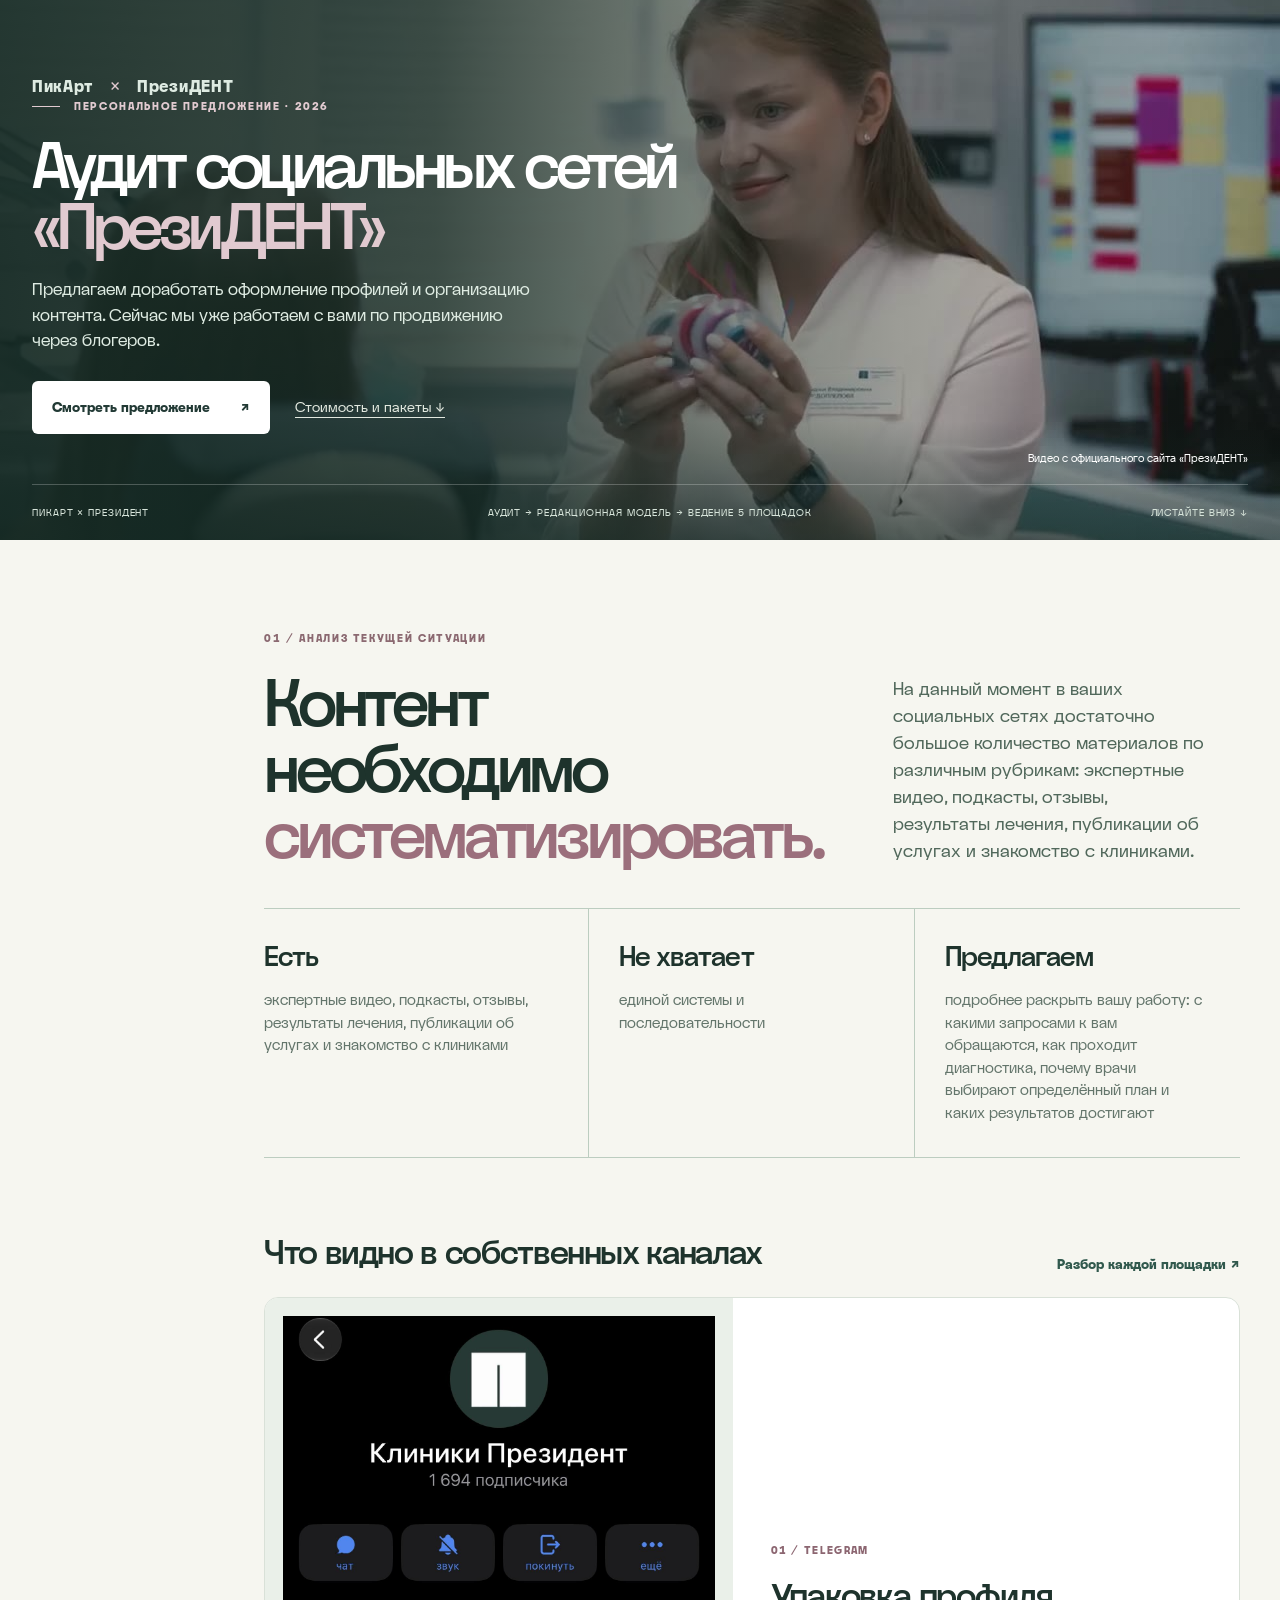
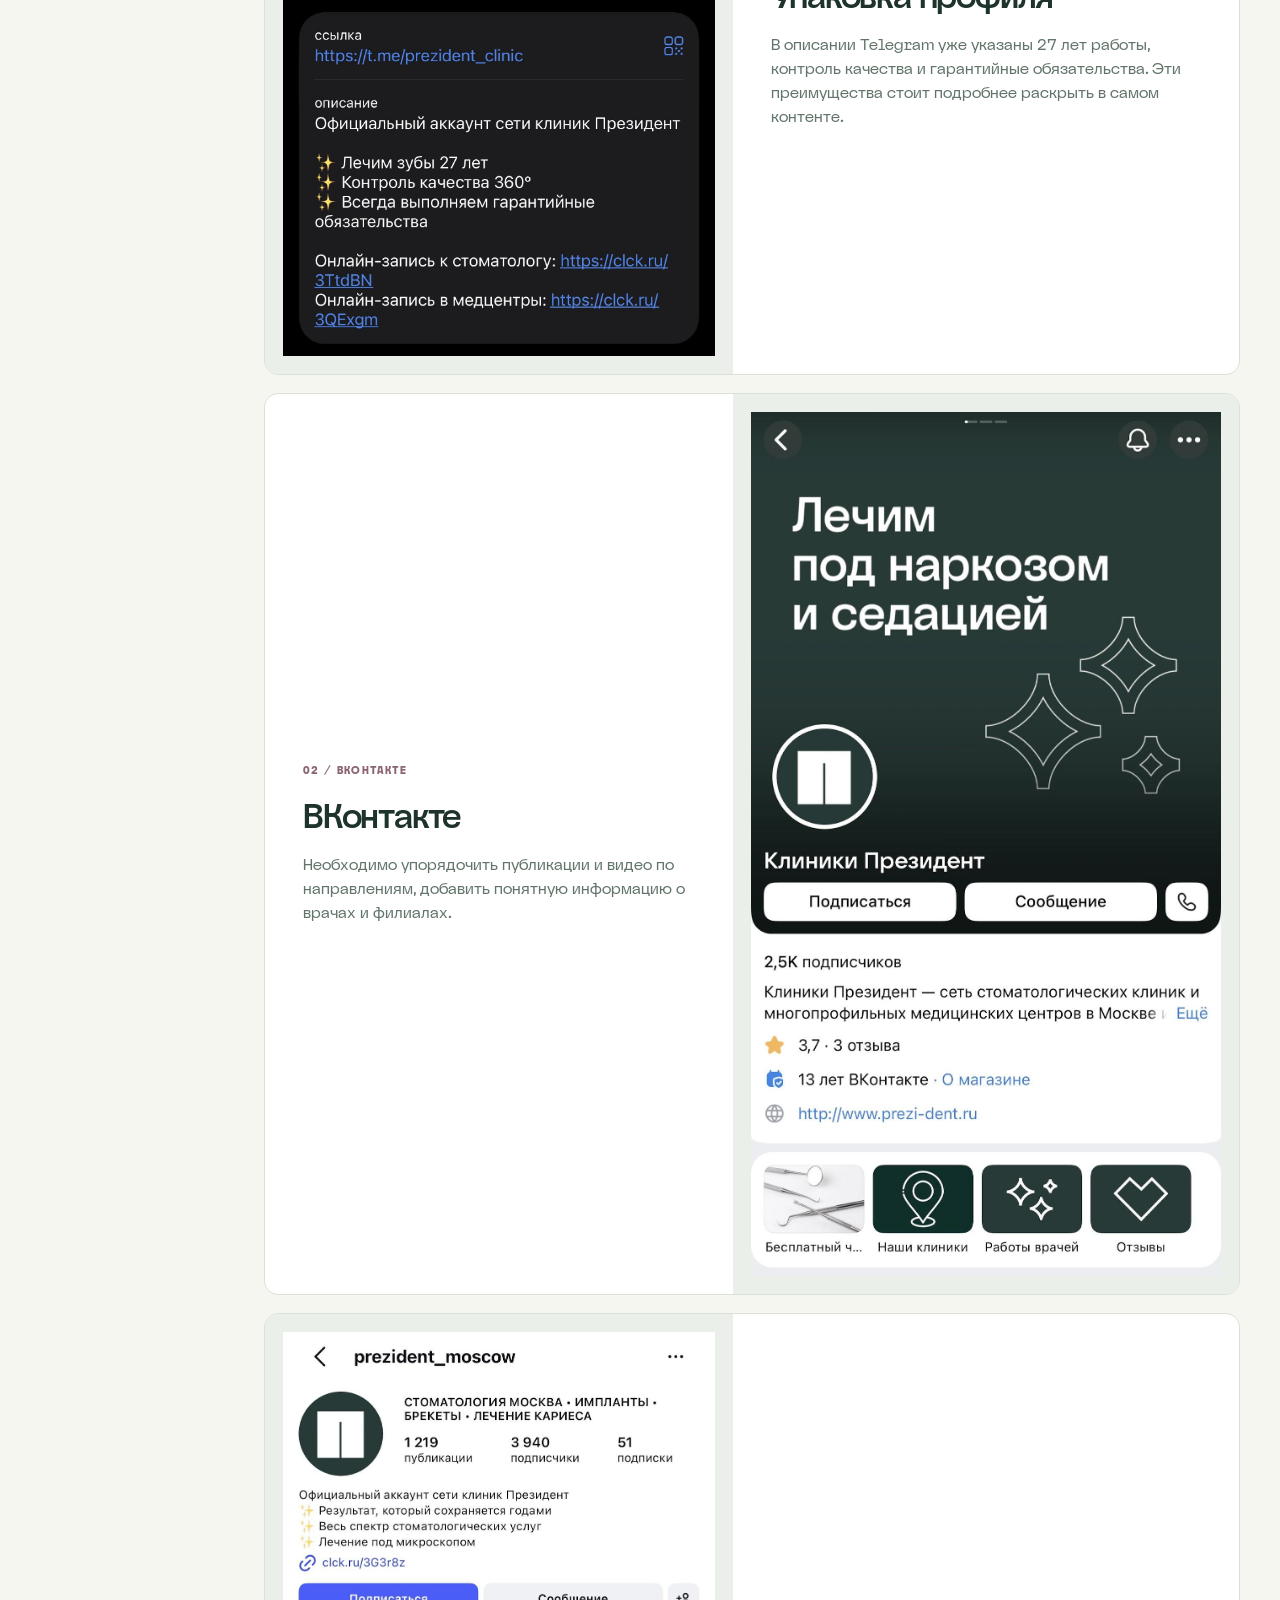
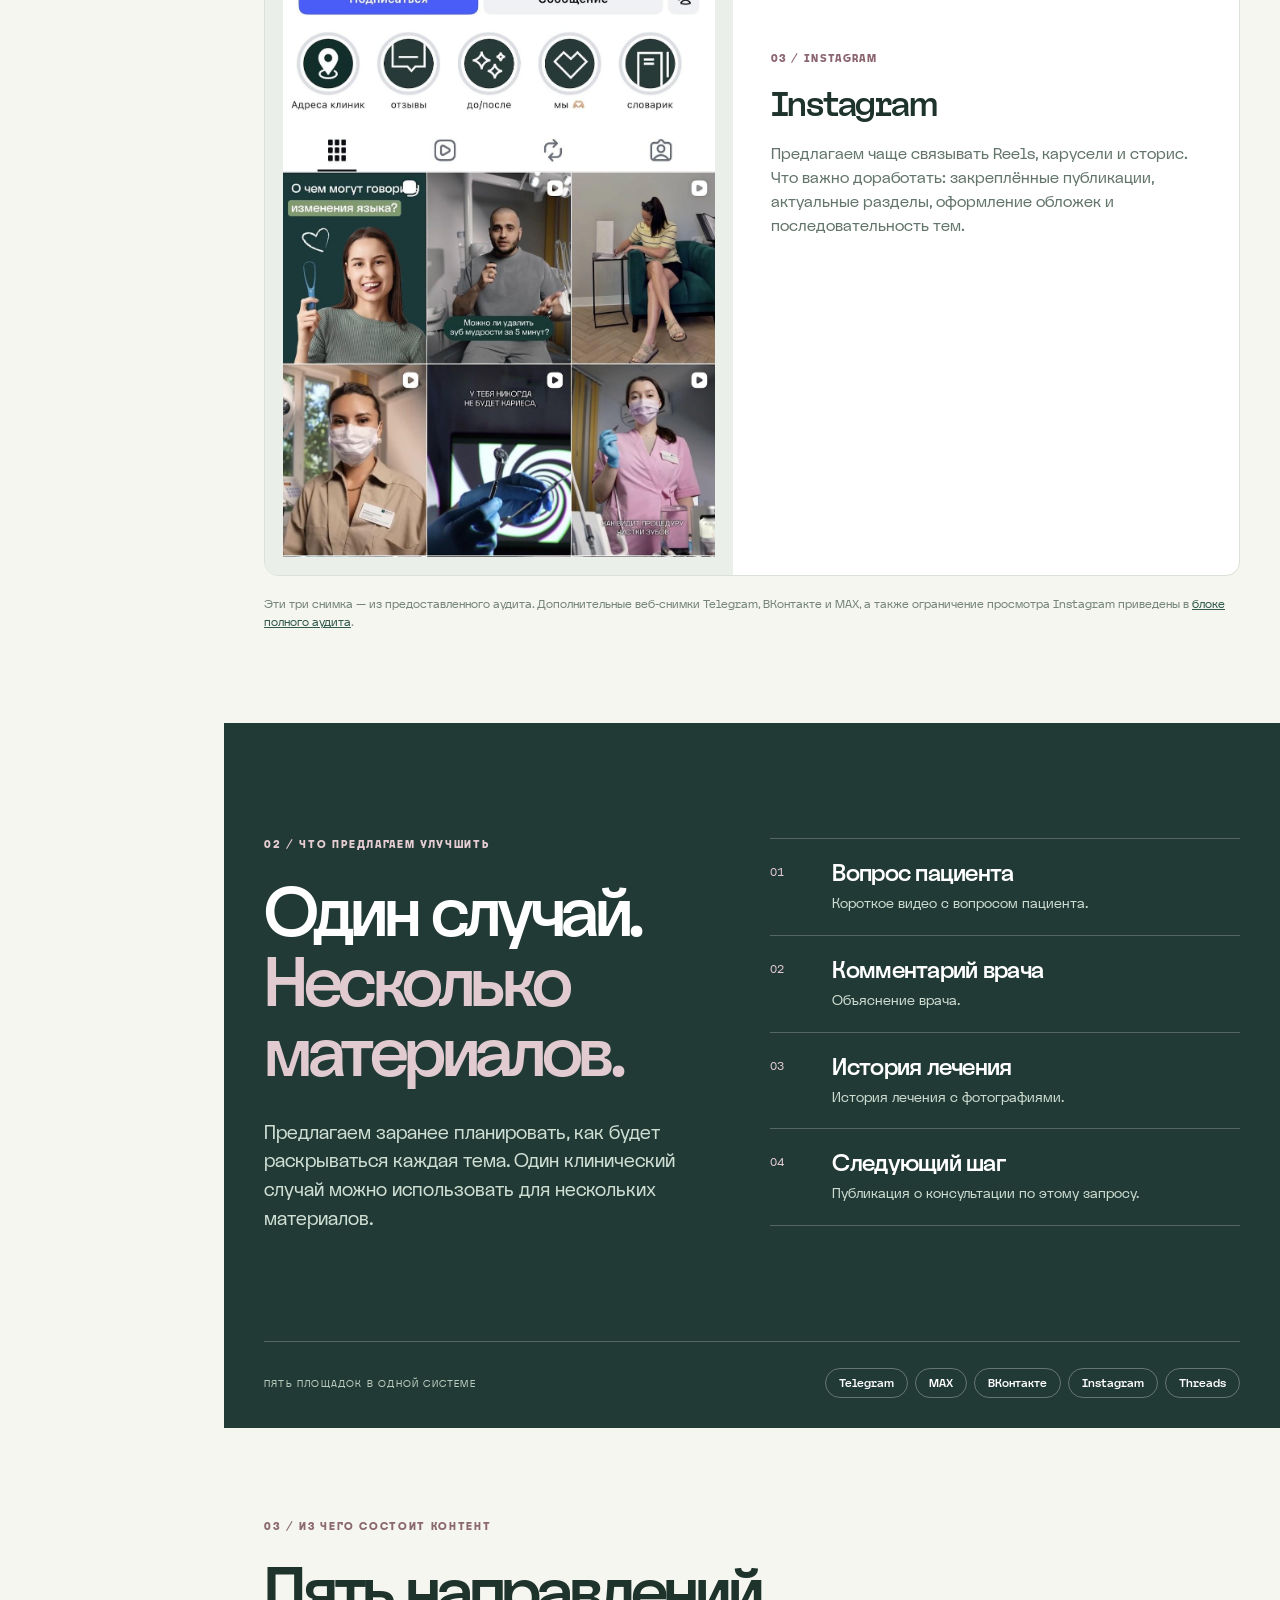
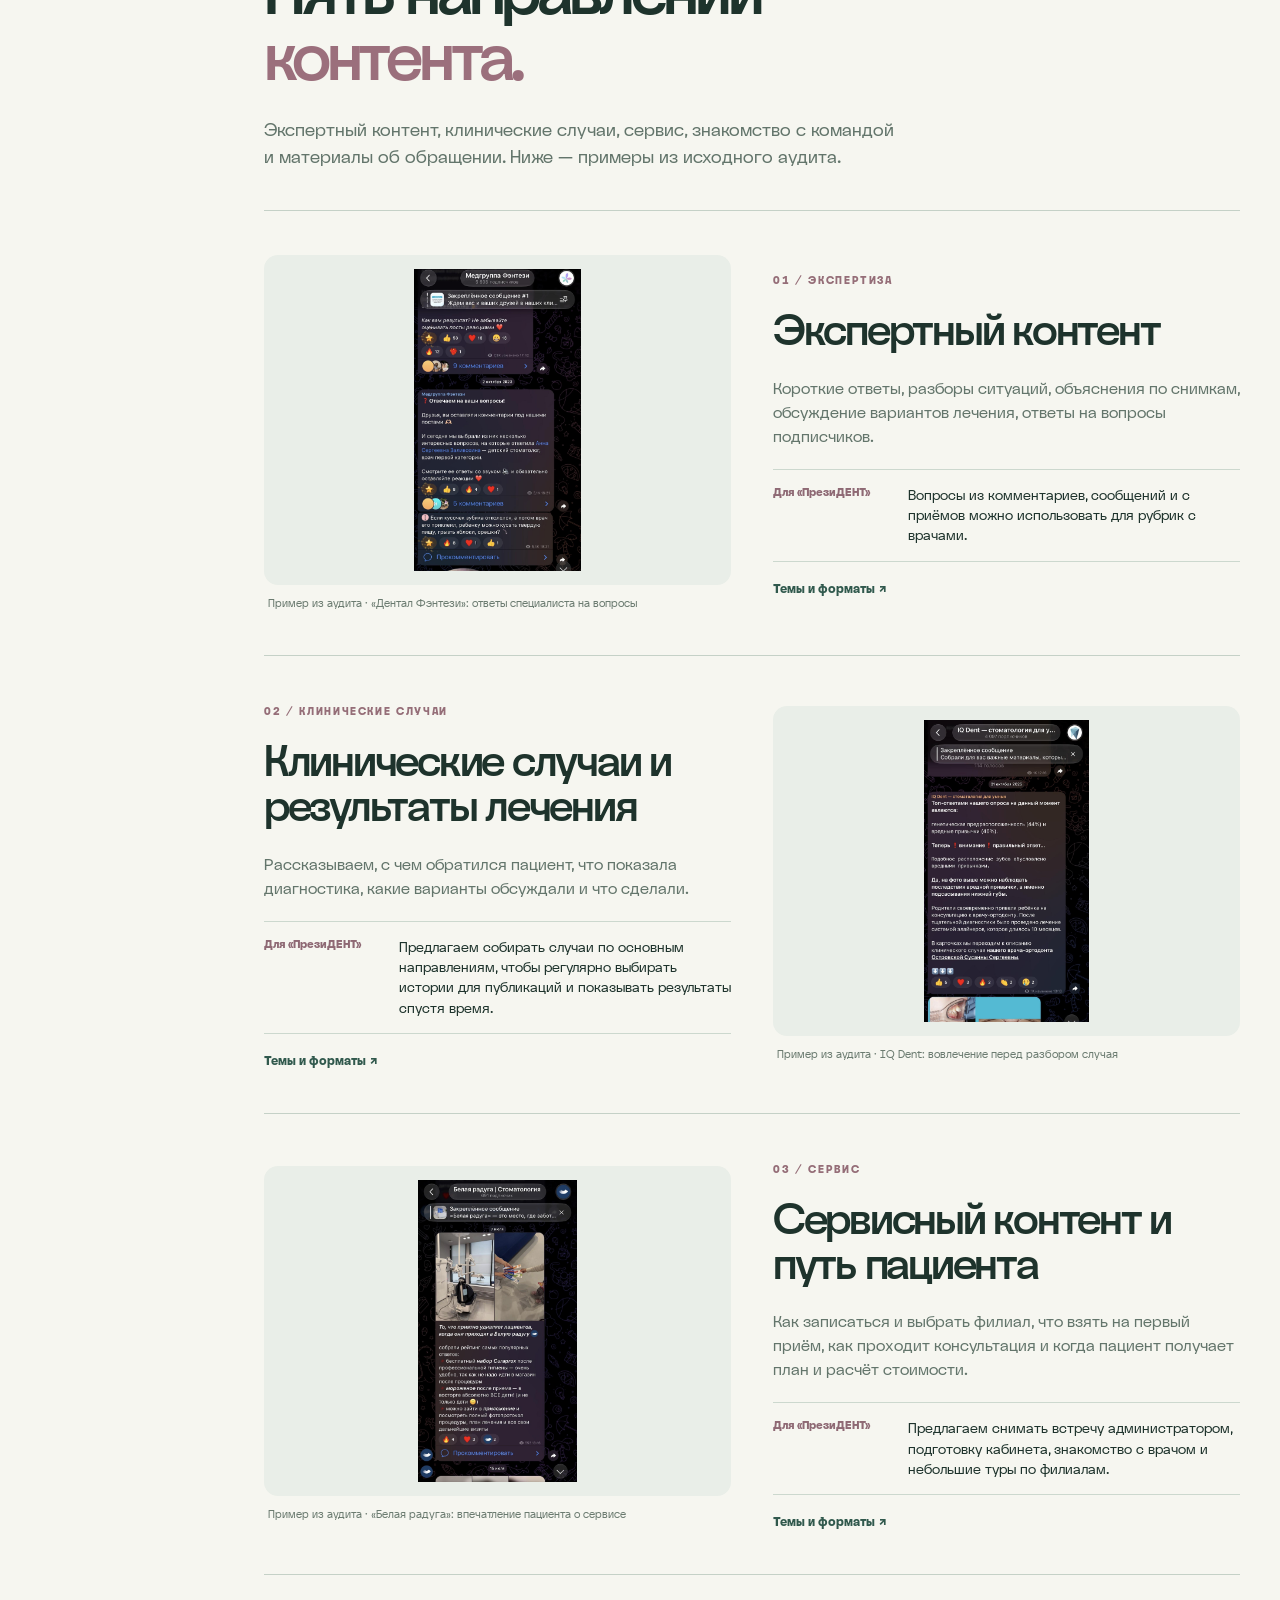
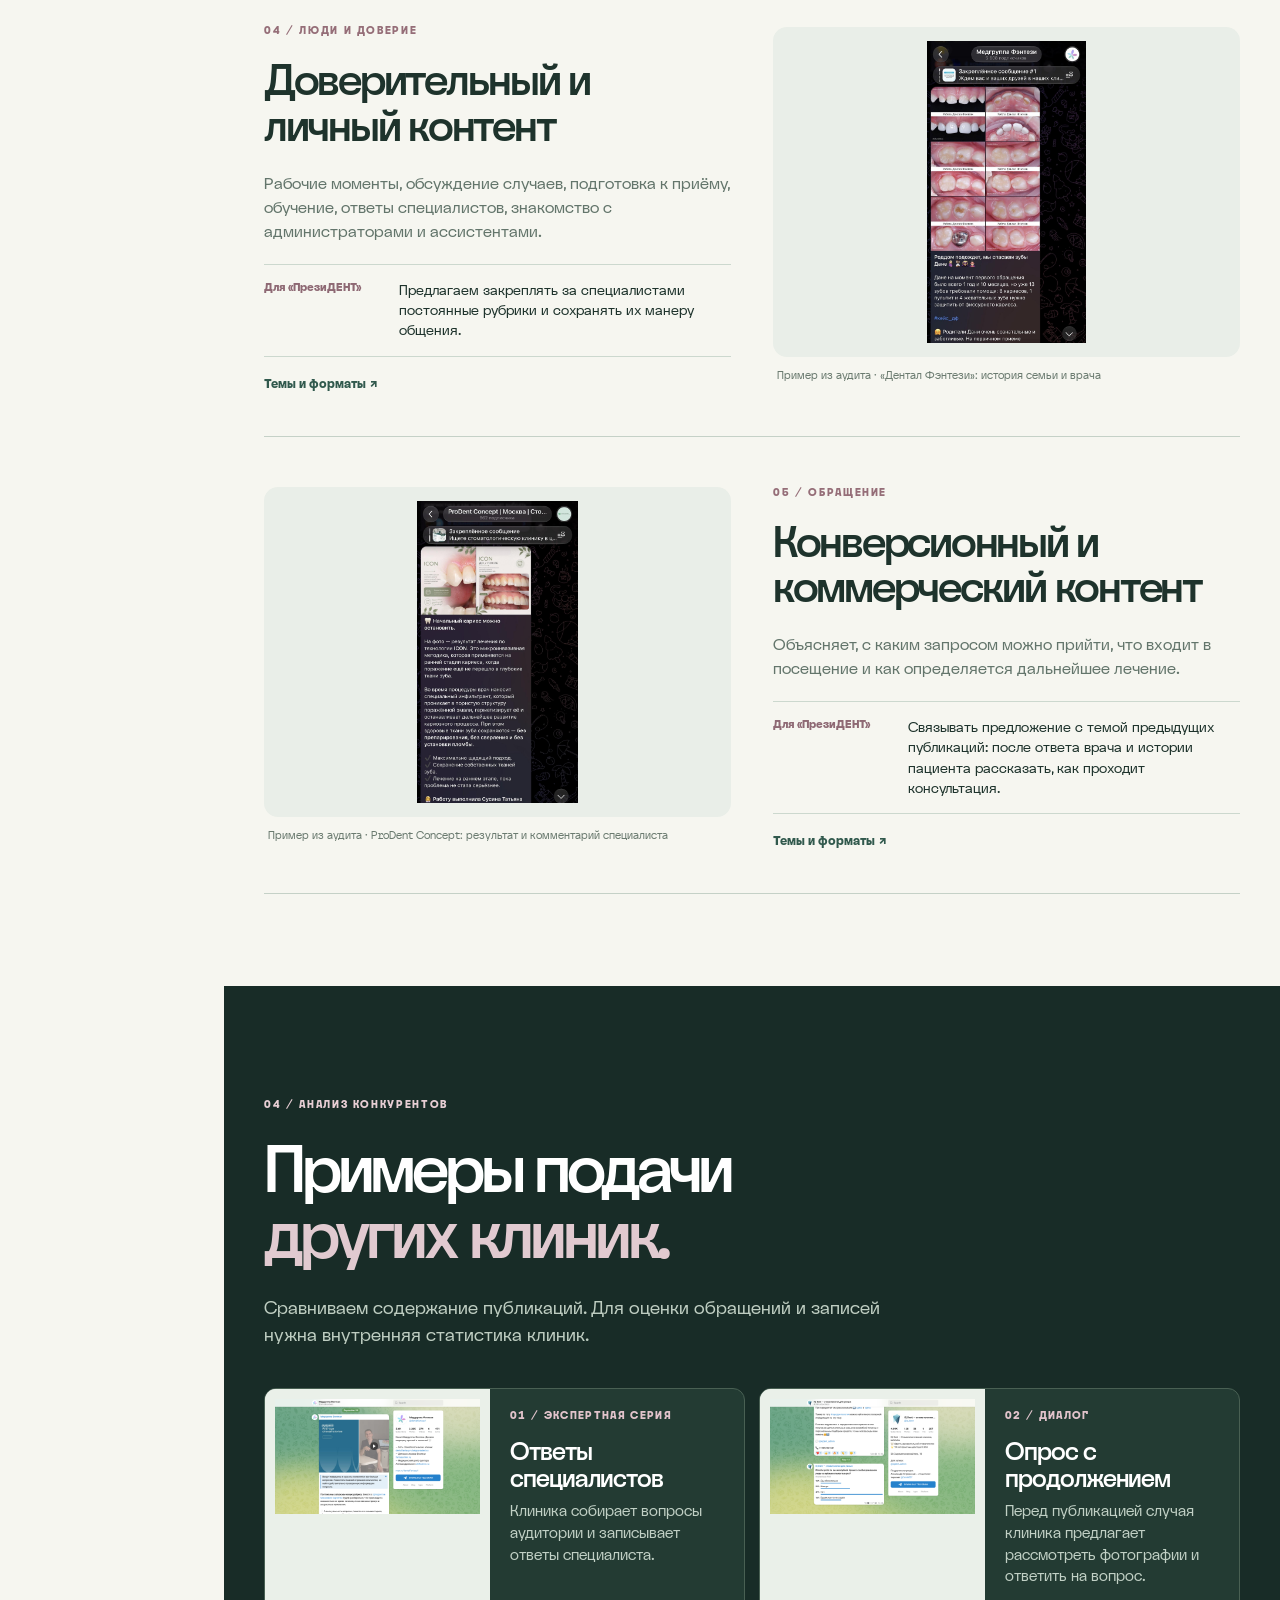
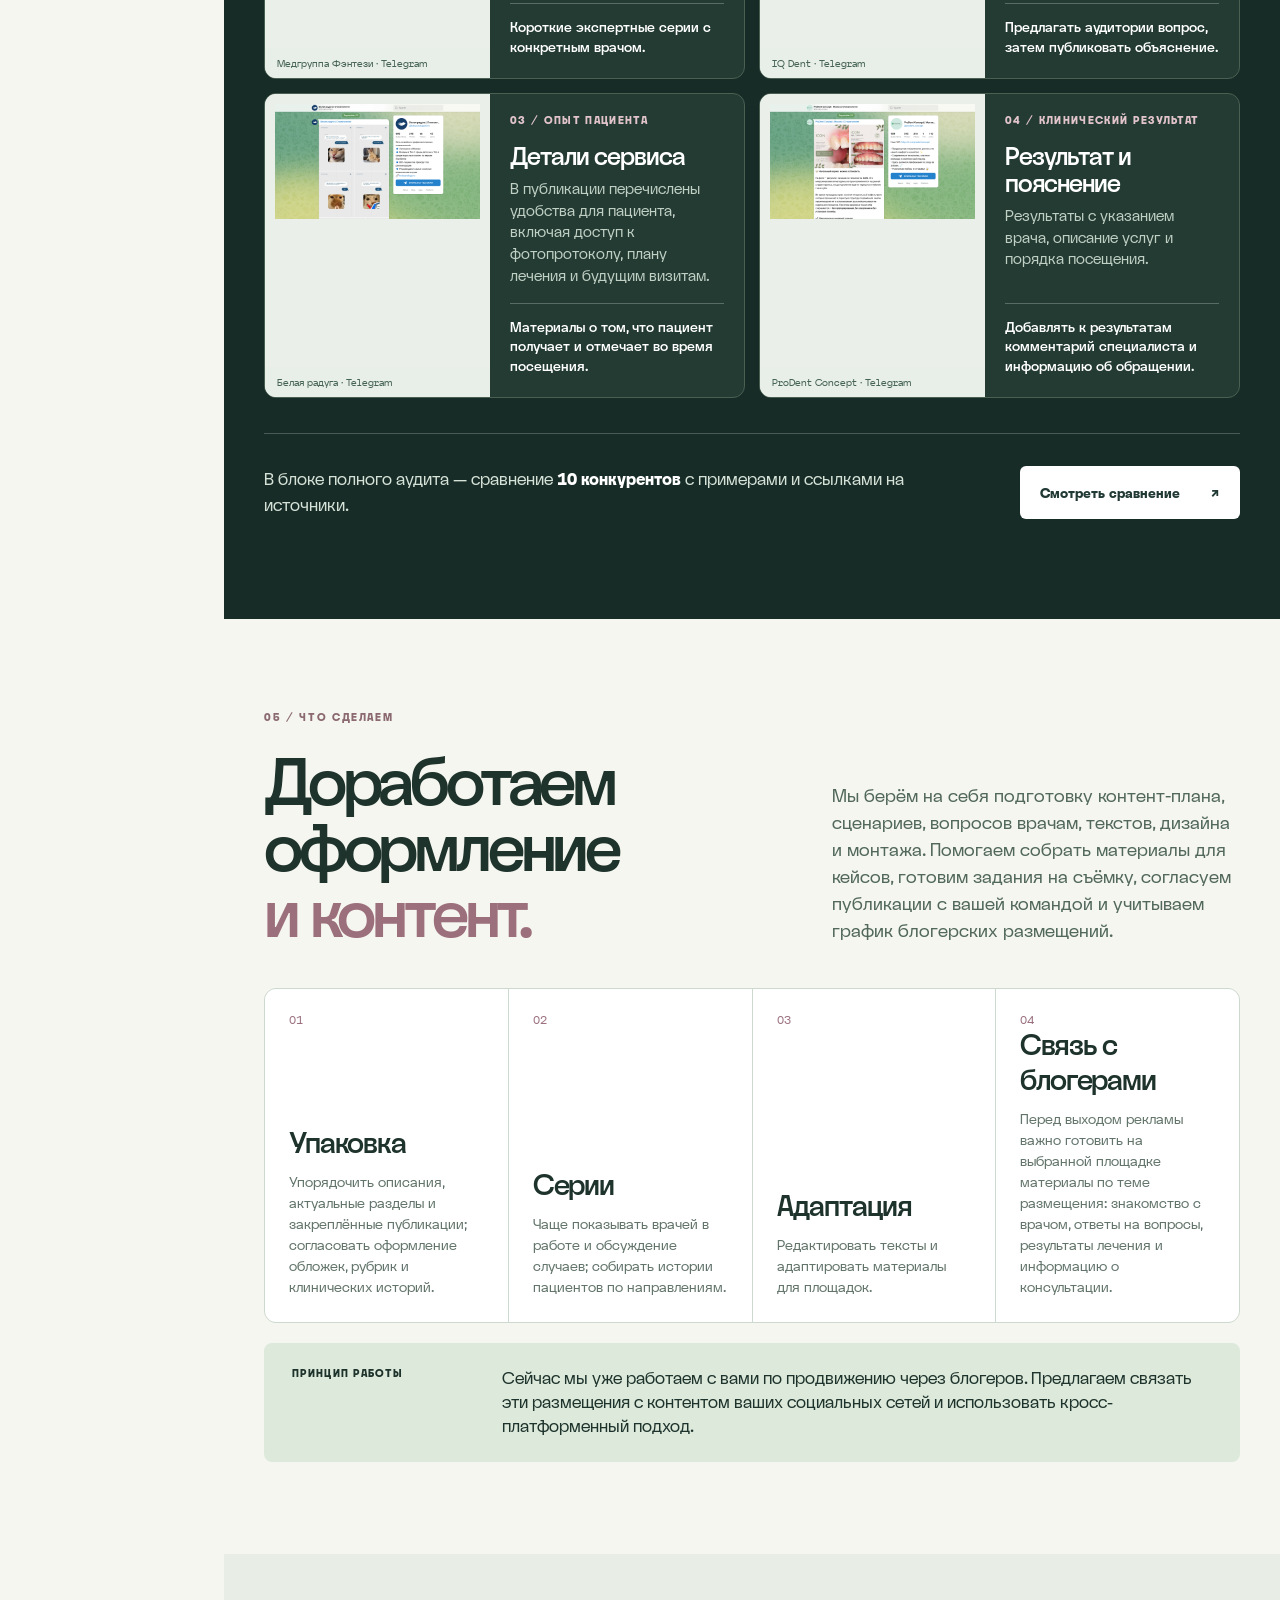
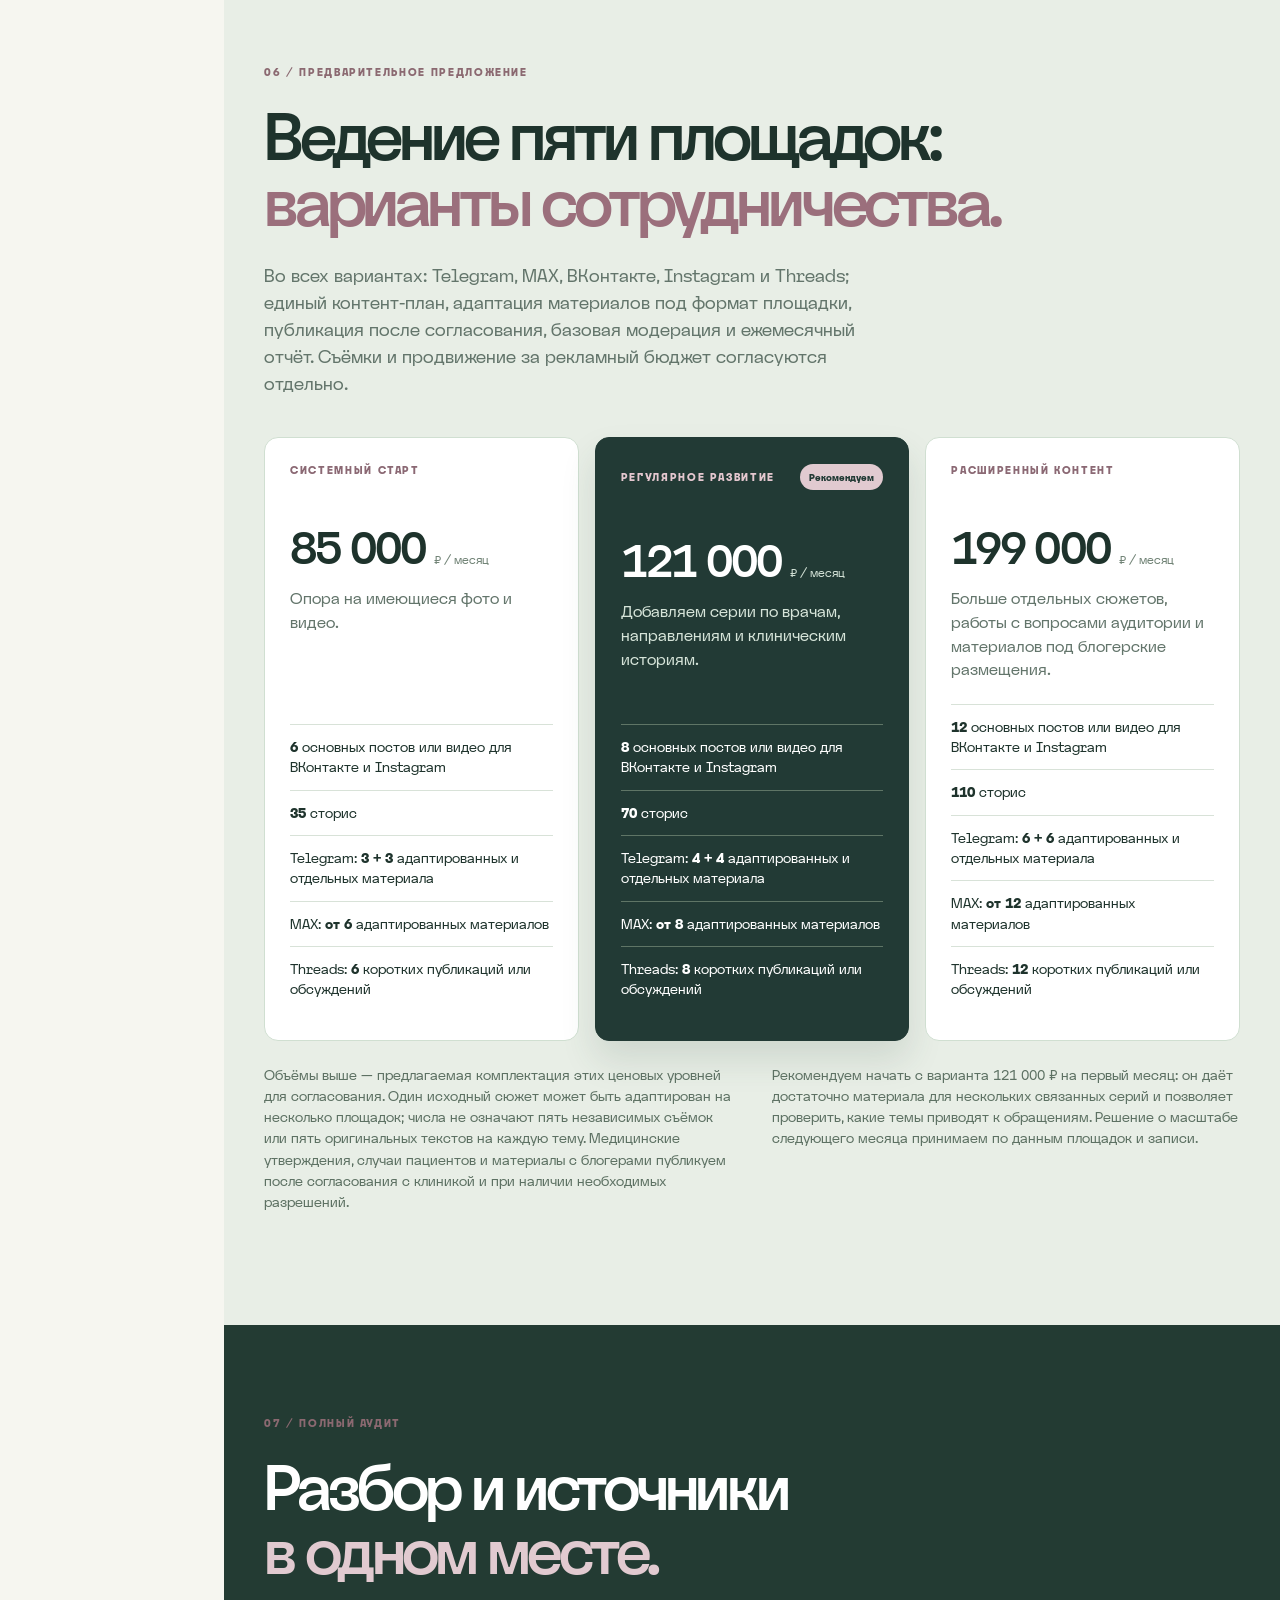
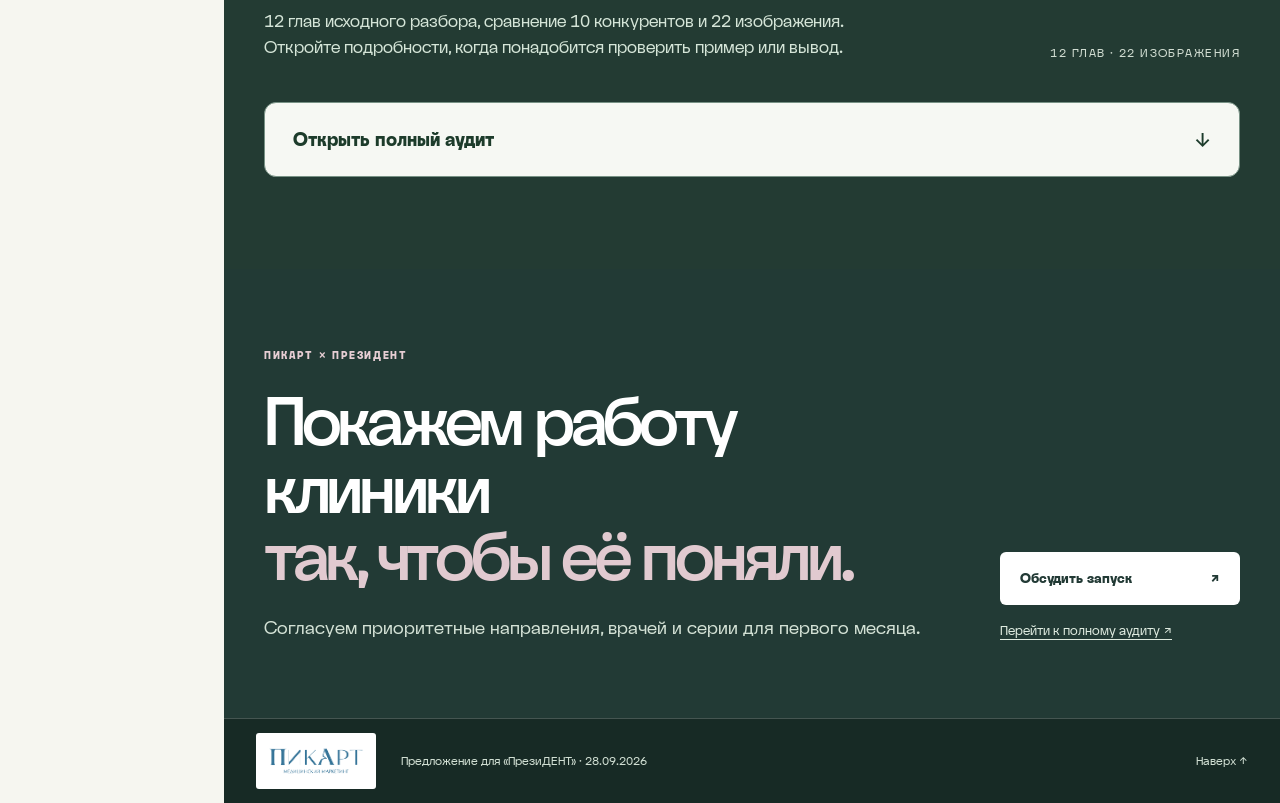
==== commit 26181298: "Align proposal copy with source audit wording" ====
--- a/index.html
+++ b/index.html
@@ -13,49 +13,49 @@
 <main>
 <section class="hero" id="top"><div class="hero-photo"><video autoplay muted loop playsinline preload="metadata" poster="assets/brand/prezident-video-poster.jpg" aria-hidden="true"><source src="assets/brand/prezident-hero.mp4" type="video/mp4"></video><span>Видео с официального сайта «ПрезиДЕНТ»</span></div><div class="hero-copy shell"><div class="hero-text">
   <p class="hero-brand">ПикАрт <span>×</span> ПрезиДЕНТ</p><div class="overline"><span class="line"></span> Персональное предложение · 2026</div>
-  <h1>Экспертиза<br>в кадре.<br><em>Доверие</em><br>в деталях.</h1>
-  <p>Система социальных сетей для «ПрезиДЕНТ»: от вопроса пациента и решения врача до понятного пути к обращению.</p>
+  <h1>Аудит социальных сетей<br><em>«ПрезиДЕНТ»</em></h1>
+  <p>Предлагаем доработать оформление профилей и организацию контента. Сейчас мы уже работаем с вами по продвижению через блогеров.</p>
   <div class="hero-actions"><a class="btn btn-light" href="#audit">Смотреть предложение <span>↗</span></a><a class="quiet-link" href="#pricing">Стоимость и пакеты ↓</a></div>
 </div></div><div class="hero-bottom shell"><span>ПикАрт × ПрезиДЕНТ</span><span>Аудит → редакционная модель → ведение 5 площадок</span><span>Листайте вниз ↓</span></div></section>
 <aside class="proposal-sidebar" aria-label="Разделы предложения"><a class="sidebar-brand" href="#top"><span>ПикАрт</span><i>×</i><span>ПрезиДЕНТ</span></a><nav aria-label="Навигация по КП"><a href="#audit"><small>01</small>Аудит</a><a href="#approach"><small>02</small>Решение</a><a href="#content"><small>03</small>Контент</a><a href="#market"><small>04</small>Конкуренты</a><a href="#work"><small>05</small>План</a><a href="#pricing"><small>06</small>Стоимость</a><a href="#full-audit"><small>07</small>Полный аудит</a></nav><a class="sidebar-cta" href="#pricing">Смотреть условия ↗</a></aside>
 <div class="proposal-body">
 
-<section class="intro section" id="audit"><div class="shell"><div class="section-heading two-col"><div><p class="eyebrow">01 / Диагноз коммуникации</p><h2>У клиники уже есть<br><em>что показать.</em></h2></div><p class="large-copy">В соцсетях выходят экспертные видео, подкасты, отзывы и результаты лечения. Главная задача — связать эти материалы: помочь человеку узнать врача, понять этапы лечения и увидеть следующий шаг.</p></div>
-<div class="diagnosis-strip"><div><b>Есть</b><p>врачи, направления, клинические случаи, живые истории</p></div><div><b>Не хватает</b><p>последовательности тем и понятной навигации для нового пациента</p></div><div><b>Предлагаем</b><p>серии материалов: вопрос → объяснение → случай → путь к приёму</p></div></div>
+<section class="intro section" id="audit"><div class="shell"><div class="section-heading two-col"><div><p class="eyebrow">01 / Анализ текущей ситуации</p><h2>Контент необходимо<br><em>систематизировать.</em></h2></div><p class="large-copy">На данный момент в ваших социальных сетях достаточно большое количество материалов по различным рубрикам: экспертные видео, подкасты, отзывы, результаты лечения, публикации об услугах и знакомство с клиниками.</p></div>
+<div class="diagnosis-strip"><div><b>Есть</b><p>экспертные видео, подкасты, отзывы, результаты лечения, публикации об услугах и знакомство с клиниками</p></div><div><b>Не хватает</b><p>единой системы и последовательности</p></div><div><b>Предлагаем</b><p>подробнее раскрыть вашу работу: с какими запросами к вам обращаются, как проходит диагностика, почему врачи выбирают определённый план и каких результатов достигают</p></div></div>
 <div class="current-head"><h3>Что видно в собственных каналах</h3><a class="text-link" href="#section-1">Разбор каждой площадки ↗</a></div>
 <div class="current-grid">
-  <figure class="current-card"><button class="shot" type="button" data-image="assets/image11.jpg" data-caption="ПрезиДЕНТ · описание Telegram из исходного аудита"><img src="assets/image11.jpg" alt="Описание Telegram канала ПрезиДЕНТ" loading="lazy"></button><figcaption><span>01 / Telegram</span><h4>Преимущества названы, но их нужно раскрывать</h4><p>В шапке указаны опыт, контроль качества и гарантии. Покажем, как это проявляется в работе клиник.</p></figcaption></figure>
-  <figure class="current-card"><button class="shot" type="button" data-image="assets/image13.jpg" data-caption="ПрезиДЕНТ · профиль ВКонтакте из исходного аудита"><img src="assets/image13.jpg" alt="Сообщество ВКонтакте ПрезиДЕНТ" loading="lazy"></button><figcaption><span>02 / ВКонтакте</span><h4>Нужен маршрут к врачу и филиалу</h4><p>Направления, специалисты и клинические истории должны помогать выбрать первый шаг.</p></figcaption></figure>
-  <figure class="current-card"><button class="shot" type="button" data-image="assets/image17.jpg" data-caption="ПрезиДЕНТ · профиль Instagram из исходного аудита"><img src="assets/image17.jpg" alt="Профиль Instagram ПрезиДЕНТ" loading="lazy"></button><figcaption><span>03 / Instagram</span><h4>Упорядочить первое знакомство</h4><p>Закрепить знакомство с сетью, первый приём и врачей; связать Reels, карусели и сторис.</p></figcaption></figure>
+  <figure class="current-card"><button class="shot" type="button" data-image="assets/image11.jpg" data-caption="ПрезиДЕНТ · описание Telegram из исходного аудита"><img src="assets/image11.jpg" alt="Описание Telegram канала ПрезиДЕНТ" loading="lazy"></button><figcaption><span>01 / Telegram</span><h4>Упаковка профиля</h4><p>В описании Telegram уже указаны 27 лет работы, контроль качества и гарантийные обязательства. Эти преимущества стоит подробнее раскрыть в самом контенте.</p></figcaption></figure>
+  <figure class="current-card"><button class="shot" type="button" data-image="assets/image13.jpg" data-caption="ПрезиДЕНТ · профиль ВКонтакте из исходного аудита"><img src="assets/image13.jpg" alt="Сообщество ВКонтакте ПрезиДЕНТ" loading="lazy"></button><figcaption><span>02 / ВКонтакте</span><h4>ВКонтакте</h4><p>Необходимо упорядочить публикации и видео по направлениям, добавить понятную информацию о врачах и филиалах.</p></figcaption></figure>
+  <figure class="current-card"><button class="shot" type="button" data-image="assets/image17.jpg" data-caption="ПрезиДЕНТ · профиль Instagram из исходного аудита"><img src="assets/image17.jpg" alt="Профиль Instagram ПрезиДЕНТ" loading="lazy"></button><figcaption><span>03 / Instagram</span><h4>Instagram</h4><p>Предлагаем чаще связывать Reels, карусели и сторис. Что важно доработать: закреплённые публикации, актуальные разделы, оформление обложек и последовательность тем.</p></figcaption></figure>
 </div><p class="source-note">Эти три снимка — из предоставленного аудита. Дополнительные веб-снимки Telegram, ВКонтакте и MAX, а также ограничение просмотра Instagram приведены в <a href="#section-12">блоке полного аудита</a>.</p>
 </div></section>
 
-<section class="manifesto" id="approach"><div class="shell manifesto-grid"><div><p class="eyebrow light">02 / Редакционная модель</p><h2>Один случай.<br><em>Несколько точек<br>доверия.</em></h2><p>Публикации должны продолжать друг друга. Тогда экспертиза врача становится понятной ещё до обращения.</p></div><div class="sequence"><div><span>01</span><b>Вопрос пациента</b><p>Узнаваемая ситуация в коротком видео или сторис.</p></div><div><span>02</span><b>Комментарий врача</b><p>Что важно проверить и какие решения возможны.</p></div><div><span>03</span><b>История лечения</b><p>Запрос, диагностика, выбор тактики и результат.</p></div><div><span>04</span><b>Следующий шаг</b><p>К какому специалисту обратиться и как проходит первый приём.</p></div></div></div><div class="shell platform-line"><span>Пять площадок в одной системе</span><div><b>Telegram</b><b>MAX</b><b>ВКонтакте</b><b>Instagram</b><b>Threads</b></div></div></section>
+<section class="manifesto" id="approach"><div class="shell manifesto-grid"><div><p class="eyebrow light">02 / Что предлагаем улучшить</p><h2>Один случай.<br><em>Несколько материалов.</em></h2><p>Предлагаем заранее планировать, как будет раскрываться каждая тема. Один клинический случай можно использовать для нескольких материалов.</p></div><div class="sequence"><div><span>01</span><b>Вопрос пациента</b><p>Короткое видео с вопросом пациента.</p></div><div><span>02</span><b>Комментарий врача</b><p>Объяснение врача.</p></div><div><span>03</span><b>История лечения</b><p>История лечения с фотографиями.</p></div><div><span>04</span><b>Следующий шаг</b><p>Публикация о консультации по этому запросу.</p></div></div></div><div class="shell platform-line"><span>Пять площадок в одной системе</span><div><b>Telegram</b><b>MAX</b><b>ВКонтакте</b><b>Instagram</b><b>Threads</b></div></div></section>
 
-<section class="content-section section" id="content"><div class="shell"><div class="section-heading"><p class="eyebrow">03 / Из чего состоит контент</p><h2>Пять типов материалов.<br><em>Пять задач пациента.</em></h2><p class="section-deck">Каждая рубрика отвечает на конкретный вопрос и работает в связке с остальными. Примеры ниже — из исходного аудита; рядом указано, как применить приём для «ПрезиДЕНТ».</p></div>
+<section class="content-section section" id="content"><div class="shell"><div class="section-heading"><p class="eyebrow">03 / Из чего состоит контент</p><h2>Пять направлений<br><em>контента.</em></h2><p class="section-deck">Экспертный контент, клинические случаи, сервис, знакомство с командой и материалы об обращении. Ниже — примеры из исходного аудита.</p></div>
 <div class="story-list">
-<article class="story"><div class="story-copy"><span class="story-no">01 / Экспертиза</span><h3>Понять мнение врача</h3><p>Короткий ответ на один вопрос: от чего зависит решение, что показывает диагностика, почему этапы лечения различаются.</p><div class="story-apply"><b>Для «ПрезиДЕНТ»</b><span>Серия с конкретными специалистами: вопрос пациента → ответ врача → ссылка на развёрнутый материал.</span></div><a href="#section-3">Темы и форматы ↗</a></div><figure><button class="shot" type="button" data-image="assets/image12.jpg" data-caption="Дентал Фэнтези · ответы врача на вопросы подписчиков"><img src="assets/image12.jpg" alt="Пример экспертного формата Дентал Фэнтези" loading="lazy"></button><figcaption>Пример из аудита · «Дентал Фэнтези»: ответы специалиста на вопросы</figcaption></figure></article>
-<article class="story reverse"><div class="story-copy"><span class="story-no">02 / Клинические случаи</span><h3>Увидеть ход лечения</h3><p>История строится вокруг запроса пациента, диагностики, выбора врача и результата. Одна фотография без объяснения не раскрывает работу команды.</p><div class="story-apply"><b>Для «ПрезиДЕНТ»</b><span>Показывать кейсы по направлениям и объяснять, почему выбран именно такой план.</span></div><a href="#section-4">Темы и форматы ↗</a></div><figure><button class="shot" type="button" data-image="assets/image19.jpg" data-caption="IQ Dent · опрос и продолжение клинического случая"><img src="assets/image19.jpg" alt="Клинический случай и опрос IQ Dent" loading="lazy"></button><figcaption>Пример из аудита · IQ Dent: вовлечение перед разбором случая</figcaption></figure></article>
-<article class="story"><div class="story-copy"><span class="story-no">03 / Сервис</span><h3>Представить свой визит</h3><p>Как выбрать филиал, что ждёт на первом приёме, кто сопровождает пациента и как обсуждаются план и стоимость.</p><div class="story-apply"><b>Для «ПрезиДЕНТ»</b><span>Снять короткий маршрут посещения и показать детали, которые снижают неопределённость.</span></div><a href="#section-5">Темы и форматы ↗</a></div><figure><button class="shot" type="button" data-image="assets/image20.jpg" data-caption="Белая радуга · детали сервиса глазами пациента"><img src="assets/image20.jpg" alt="Сервисный контент клиники Белая радуга" loading="lazy"></button><figcaption>Пример из аудита · «Белая радуга»: впечатление пациента о сервисе</figcaption></figure></article>
-<article class="story reverse"><div class="story-copy"><span class="story-no">04 / Люди и доверие</span><h3>Познакомиться с командой</h3><p>Врачи в работе, обсуждение сложного случая, подготовка кабинета и истории пациентов показывают повседневную сторону клиники.</p><div class="story-apply"><b>Для «ПрезиДЕНТ»</b><span>Давать слово врачу и пациенту там, где есть согласие на публикацию и реальный опыт.</span></div><a href="#section-6">Темы и форматы ↗</a></div><figure><button class="shot" type="button" data-image="assets/image15.jpg" data-caption="Дентал Фэнтези · история лечения маленького пациента"><img src="assets/image15.jpg" alt="История лечения маленького пациента Дентал Фэнтези" loading="lazy"></button><figcaption>Пример из аудита · «Дентал Фэнтези»: история семьи и врача</figcaption></figure></article>
-<article class="story"><div class="story-copy"><span class="story-no">05 / Обращение</span><h3>Понять, с чего начать</h3><p>После пользы и истории лечения нужна ясная информация: для кого услуга, что входит в консультацию и как связаться с клиникой.</p><div class="story-apply"><b>Для «ПрезиДЕНТ»</b><span>Завершать каждую серию уместным следующим шагом, без одинакового блока ссылок под каждым постом.</span></div><a href="#section-7">Темы и форматы ↗</a></div><figure><button class="shot" type="button" data-image="assets/image14.jpg" data-caption="ProDent Concept · результат с пояснением метода"><img src="assets/image14.jpg" alt="Результат лечения с пояснением ProDent Concept" loading="lazy"></button><figcaption>Пример из аудита · ProDent Concept: результат и комментарий специалиста</figcaption></figure></article>
+<article class="story"><div class="story-copy"><span class="story-no">01 / Экспертиза</span><h3>Экспертный контент</h3><p>Короткие ответы, разборы ситуаций, объяснения по снимкам, обсуждение вариантов лечения, ответы на вопросы подписчиков.</p><div class="story-apply"><b>Для «ПрезиДЕНТ»</b><span>Вопросы из комментариев, сообщений и с приёмов можно использовать для рубрик с врачами.</span></div><a href="#section-3">Темы и форматы ↗</a></div><figure><button class="shot" type="button" data-image="assets/image12.jpg" data-caption="Дентал Фэнтези · ответы врача на вопросы подписчиков"><img src="assets/image12.jpg" alt="Пример экспертного формата Дентал Фэнтези" loading="lazy"></button><figcaption>Пример из аудита · «Дентал Фэнтези»: ответы специалиста на вопросы</figcaption></figure></article>
+<article class="story reverse"><div class="story-copy"><span class="story-no">02 / Клинические случаи</span><h3>Клинические случаи и результаты лечения</h3><p>Рассказываем, с чем обратился пациент, что показала диагностика, какие варианты обсуждали и что сделали.</p><div class="story-apply"><b>Для «ПрезиДЕНТ»</b><span>Предлагаем собирать случаи по основным направлениям, чтобы регулярно выбирать истории для публикаций и показывать результаты спустя время.</span></div><a href="#section-4">Темы и форматы ↗</a></div><figure><button class="shot" type="button" data-image="assets/image19.jpg" data-caption="IQ Dent · опрос и продолжение клинического случая"><img src="assets/image19.jpg" alt="Клинический случай и опрос IQ Dent" loading="lazy"></button><figcaption>Пример из аудита · IQ Dent: вовлечение перед разбором случая</figcaption></figure></article>
+<article class="story"><div class="story-copy"><span class="story-no">03 / Сервис</span><h3>Сервисный контент и путь пациента</h3><p>Как записаться и выбрать филиал, что взять на первый приём, как проходит консультация и когда пациент получает план и расчёт стоимости.</p><div class="story-apply"><b>Для «ПрезиДЕНТ»</b><span>Предлагаем снимать встречу администратором, подготовку кабинета, знакомство с врачом и небольшие туры по филиалам.</span></div><a href="#section-5">Темы и форматы ↗</a></div><figure><button class="shot" type="button" data-image="assets/image20.jpg" data-caption="Белая радуга · детали сервиса глазами пациента"><img src="assets/image20.jpg" alt="Сервисный контент клиники Белая радуга" loading="lazy"></button><figcaption>Пример из аудита · «Белая радуга»: впечатление пациента о сервисе</figcaption></figure></article>
+<article class="story reverse"><div class="story-copy"><span class="story-no">04 / Люди и доверие</span><h3>Доверительный и личный контент</h3><p>Рабочие моменты, обсуждение случаев, подготовка к приёму, обучение, ответы специалистов, знакомство с администраторами и ассистентами.</p><div class="story-apply"><b>Для «ПрезиДЕНТ»</b><span>Предлагаем закреплять за специалистами постоянные рубрики и сохранять их манеру общения.</span></div><a href="#section-6">Темы и форматы ↗</a></div><figure><button class="shot" type="button" data-image="assets/image15.jpg" data-caption="Дентал Фэнтези · история лечения маленького пациента"><img src="assets/image15.jpg" alt="История лечения маленького пациента Дентал Фэнтези" loading="lazy"></button><figcaption>Пример из аудита · «Дентал Фэнтези»: история семьи и врача</figcaption></figure></article>
+<article class="story"><div class="story-copy"><span class="story-no">05 / Обращение</span><h3>Конверсионный и коммерческий контент</h3><p>Объясняет, с каким запросом можно прийти, что входит в посещение и как определяется дальнейшее лечение.</p><div class="story-apply"><b>Для «ПрезиДЕНТ»</b><span>Связывать предложение с темой предыдущих публикаций: после ответа врача и истории пациента рассказать, как проходит консультация.</span></div><a href="#section-7">Темы и форматы ↗</a></div><figure><button class="shot" type="button" data-image="assets/image14.jpg" data-caption="ProDent Concept · результат с пояснением метода"><img src="assets/image14.jpg" alt="Результат лечения с пояснением ProDent Concept" loading="lazy"></button><figcaption>Пример из аудита · ProDent Concept: результат и комментарий специалиста</figcaption></figure></article>
 </div></div></section>
 
-<section class="market-section" id="market"><div class="shell"><div class="section-heading"><p class="eyebrow light">04 / Практика рынка</p><h2>Что взять из опыта<br><em>других клиник.</em></h2><p class="section-deck">Здесь важен способ объяснения, а не чужой результат. По открытым страницам нельзя сделать вывод о числе обращений или эффективности.</p></div>
+<section class="market-section" id="market"><div class="shell"><div class="section-heading"><p class="eyebrow light">04 / Анализ конкурентов</p><h2>Примеры подачи<br><em>других клиник.</em></h2><p class="section-deck">Сравниваем содержание публикаций. Для оценки обращений и записей нужна внутренняя статистика клиник.</p></div>
 <div class="market-grid">
-<article class="market-card"><figure><button class="shot" type="button" data-image="assets/image7.png" data-caption="Медгруппа Фэнтези · Telegram, 28.09.2026"><img src="assets/image7.png" alt="Рубрика с врачом в Telegram Медгруппы Фэнтези" loading="lazy"></button><figcaption>Медгруппа Фэнтези · Telegram</figcaption></figure><div><span>01 / Экспертная серия</span><h3>Врач становится узнаваемым</h3><p>Повторяемая рубрика помогает связать вопросы с конкретным специалистом.</p><b>Берём: серию коротких ответов врачей «ПрезиДЕНТ».</b></div></article>
-<article class="market-card"><figure><button class="shot" type="button" data-image="assets/image6.png" data-caption="IQ Dent · Telegram, 28.09.2026"><img src="assets/image6.png" alt="Опрос IQ Dent в Telegram" loading="lazy"></button><figcaption>IQ Dent · Telegram</figcaption></figure><div><span>02 / Диалог</span><h3>Вопрос до объяснения</h3><p>Опрос показывает, какое сомнение есть у аудитории, и даёт повод для ответа врача.</p><b>Берём: опрос → разбор → история лечения.</b></div></article>
-<article class="market-card"><figure><button class="shot" type="button" data-image="assets/image9.png" data-caption="Белая радуга · Telegram, 28.09.2026"><img src="assets/image9.png" alt="Сервисная визуальная серия клиники Белая радуга" loading="lazy"></button><figcaption>Белая радуга · Telegram</figcaption></figure><div><span>03 / Опыт пациента</span><h3>Детали вместо общих обещаний</h3><p>Конкретные моменты посещения помогают представить первый визит.</p><b>Берём: маршрут пациента и сопровождение по этапам.</b></div></article>
-<article class="market-card"><figure><button class="shot" type="button" data-image="assets/image5.png" data-caption="ProDent Concept · Telegram, 28.09.2026"><img src="assets/image5.png" alt="Клинический результат с пояснением ProDent Concept" loading="lazy"></button><figcaption>ProDent Concept · Telegram</figcaption></figure><div><span>04 / Клинический результат</span><h3>Результат получает контекст</h3><p>Комментарий специалиста помогает понять метод и логику решения.</p><b>Берём: кейс с врачом, этапами и первым шагом.</b></div></article>
+<article class="market-card"><figure><button class="shot" type="button" data-image="assets/image7.png" data-caption="Медгруппа Фэнтези · Telegram, 28.09.2026"><img src="assets/image7.png" alt="Рубрика с врачом в Telegram Медгруппы Фэнтези" loading="lazy"></button><figcaption>Медгруппа Фэнтези · Telegram</figcaption></figure><div><span>01 / Экспертная серия</span><h3>Ответы специалистов</h3><p>Клиника собирает вопросы аудитории и записывает ответы специалиста.</p><b>Короткие экспертные серии с конкретным врачом.</b></div></article>
+<article class="market-card"><figure><button class="shot" type="button" data-image="assets/image6.png" data-caption="IQ Dent · Telegram, 28.09.2026"><img src="assets/image6.png" alt="Опрос IQ Dent в Telegram" loading="lazy"></button><figcaption>IQ Dent · Telegram</figcaption></figure><div><span>02 / Диалог</span><h3>Опрос с продолжением</h3><p>Перед публикацией случая клиника предлагает рассмотреть фотографии и ответить на вопрос.</p><b>Предлагать аудитории вопрос, затем публиковать объяснение.</b></div></article>
+<article class="market-card"><figure><button class="shot" type="button" data-image="assets/image9.png" data-caption="Белая радуга · Telegram, 28.09.2026"><img src="assets/image9.png" alt="Сервисная визуальная серия клиники Белая радуга" loading="lazy"></button><figcaption>Белая радуга · Telegram</figcaption></figure><div><span>03 / Опыт пациента</span><h3>Детали сервиса</h3><p>В публикации перечислены удобства для пациента, включая доступ к фотопротоколу, плану лечения и будущим визитам.</p><b>Материалы о том, что пациент получает и отмечает во время посещения.</b></div></article>
+<article class="market-card"><figure><button class="shot" type="button" data-image="assets/image5.png" data-caption="ProDent Concept · Telegram, 28.09.2026"><img src="assets/image5.png" alt="Клинический результат с пояснением ProDent Concept" loading="lazy"></button><figcaption>ProDent Concept · Telegram</figcaption></figure><div><span>04 / Клинический результат</span><h3>Результат и пояснение</h3><p>Результаты с указанием врача, описание услуг и порядка посещения.</p><b>Добавлять к результатам комментарий специалиста и информацию об обращении.</b></div></article>
 </div><div class="market-footer"><p>В блоке полного аудита — сравнение <b>10 конкурентов</b> с примерами и ссылками на источники.</p><a class="btn btn-light" href="#section-8">Смотреть сравнение <span>↗</span></a></div></div></section>
 
-<section class="plan-section section" id="work"><div class="shell"><div class="section-heading two-col"><div><p class="eyebrow">05 / Что сделаем</p><h2>Соберём материалы<br><em>в систему.</em></h2></div><p class="large-copy">ПикАрт готовит контент-план, сценарии, вопросы врачам, тексты, дизайн и монтаж. Вместе с командой клиники согласуем материалы и определим, что нужно доснять.</p></div><div class="plan-grid"><div><span>01</span><h3>Упаковка</h3><p>Описание площадок, закрепы, навигация, обложки, единые правила оформления.</p></div><div><span>02</span><h3>Серии</h3><p>Врачи, клинические истории, первый приём, этапы лечения и вопросы пациентов.</p></div><div><span>03</span><h3>Адаптация</h3><p>Один сюжет раскрываем по-разному в Telegram, MAX, VK, Instagram и Threads.</p></div><div><span>04</span><h3>Связь с блогерами</h3><p>До размещения готовим материалы по теме, после — отвечаем на вопросы новой аудитории.</p></div></div><div class="plan-note"><span>Принцип работы</span><p>История от блогера, кейс врача и публикации клиники должны вести человека по одному понятному маршруту.</p></div><div class="month-plan"><div class="month-plan-heading"><span class="eyebrow">Первые четыре недели</span><h3>Как запускаем работу</h3></div><ol><li><span>01</span><b>Выбираем приоритеты</b><p>Согласуем направления, врачей, площадки и материалы, которые уже можно использовать.</p></li><li><span>02</span><b>Готовим серии</b><p>Собираем сценарии, вопросы специалистам, съёмочные задания и первые макеты.</p></li><li><span>03</span><b>Публикуем и связываем темы</b><p>Выпускаем согласованные материалы и синхронизируем их с размещениями у блогеров.</p></li><li><span>04</span><b>Смотрим реакцию</b><p>Разбираем вопросы аудитории, переходы и обращения, чтобы уточнить следующий план.</p></li></ol></div></div></section>
+<section class="plan-section section" id="work"><div class="shell"><div class="section-heading two-col"><div><p class="eyebrow">05 / Что сделаем</p><h2>Доработаем оформление<br><em>и контент.</em></h2></div><p class="large-copy">Мы берём на себя подготовку контент-плана, сценариев, вопросов врачам, текстов, дизайна и монтажа. Помогаем собрать материалы для кейсов, готовим задания на съёмку, согласуем публикации с вашей командой и учитываем график блогерских размещений.</p></div><div class="plan-grid"><div><span>01</span><h3>Упаковка</h3><p>Упорядочить описания, актуальные разделы и закреплённые публикации; согласовать оформление обложек, рубрик и клинических историй.</p></div><div><span>02</span><h3>Серии</h3><p>Чаще показывать врачей в работе и обсуждение случаев; собирать истории пациентов по направлениям.</p></div><div><span>03</span><h3>Адаптация</h3><p>Редактировать тексты и адаптировать материалы для площадок.</p></div><div><span>04</span><h3>Связь с блогерами</h3><p>Перед выходом рекламы важно готовить на выбранной площадке материалы по теме размещения: знакомство с врачом, ответы на вопросы, результаты лечения и информацию о консультации.</p></div></div><div class="plan-note"><span>Принцип работы</span><p>Сейчас мы уже работаем с вами по продвижению через блогеров. Предлагаем связать эти размещения с контентом ваших социальных сетей и использовать кросс-платформенный подход.</p></div></div></section>
 
-<section class="pricing-section" id="pricing"><div class="shell"><div class="section-heading"><p class="eyebrow">06 / Предварительное предложение</p><h2>Три масштаба<br><em>одной системы.</em></h2><p class="section-deck">Расчётные варианты для обсуждения. Во всех — Telegram, MAX, ВКонтакте, Instagram и Threads; единый контент-план, адаптация, публикация после согласования, базовая модерация и ежемесячный отчёт.</p></div><div class="pricing-grid">
-<article class="price-card"><span class="price-label">Системный старт</span><div class="price"><strong>85 000</strong><span>₽ / месяц</span></div><p>Опираемся на имеющиеся фото и видео, приводим площадки к единой системе.</p><ul><li><b>6</b> основных постов или видео для VK и Instagram</li><li><b>35</b> сторис</li><li>Telegram: <b>3 + 3</b> адаптированных и отдельных материала</li><li>MAX: <b>от 6</b> адаптированных материалов</li><li>Threads: <b>6</b> коротких публикаций</li></ul></article>
-<article class="price-card featured"><div class="price-top"><span class="price-label">Регулярное развитие</span><span class="recommend">Рекомендуем</span></div><div class="price"><strong>121 000</strong><span>₽ / месяц</span></div><p>Добавляем связанные серии по врачам, направлениям и клиническим историям.</p><ul><li><b>8</b> основных постов или видео для VK и Instagram</li><li><b>70</b> сторис</li><li>Telegram: <b>4 + 4</b> адаптированных и отдельных материала</li><li>MAX: <b>от 8</b> адаптированных материалов</li><li>Threads: <b>8</b> коротких публикаций</li></ul></article>
-<article class="price-card"><span class="price-label">Расширенный контент</span><div class="price"><strong>199 000</strong><span>₽ / месяц</span></div><p>Больше отдельных сюжетов, вопросов аудитории и материалов под блогерские размещения.</p><ul><li><b>12</b> основных постов или видео для VK и Instagram</li><li><b>110</b> сторис</li><li>Telegram: <b>6 + 6</b> адаптированных и отдельных материала</li><li>MAX: <b>от 12</b> адаптированных материалов</li><li>Threads: <b>12</b> коротких публикаций</li></ul></article>
-</div><div class="price-notes"><p>Это предварительный состав и стоимость: финальный объём согласуем с командой «ПрезиДЕНТ». Съёмки и рекламное продвижение рассчитываются отдельно. Один исходный сюжет может быть адаптирован для нескольких площадок. Медицинские утверждения, истории пациентов и материалы блогеров публикуются после согласования с клиникой и при наличии необходимых разрешений.</p><p><b>Для обсуждения рекомендуем вариант 121 000 ₽ на первый месяц.</b> Он даёт объём для нескольких связанных серий. Следующий месяц планируем по данным площадок и записи.</p></div></div></section>
+<section class="pricing-section" id="pricing"><div class="shell"><div class="section-heading"><p class="eyebrow">06 / Предварительное предложение</p><h2>Ведение пяти площадок:<br><em>варианты сотрудничества.</em></h2><p class="section-deck">Во всех вариантах: Telegram, MAX, ВКонтакте, Instagram и Threads; единый контент-план, адаптация материалов под формат площадки, публикация после согласования, базовая модерация и ежемесячный отчёт. Съёмки и продвижение за рекламный бюджет согласуются отдельно.</p></div><div class="pricing-grid">
+<article class="price-card"><span class="price-label">Системный старт</span><div class="price"><strong>85 000</strong><span>₽ / месяц</span></div><p>Опора на имеющиеся фото и видео.</p><ul><li><b>6</b> основных постов или видео для ВКонтакте и Instagram</li><li><b>35</b> сторис</li><li>Telegram: <b>3 + 3</b> адаптированных и отдельных материала</li><li>MAX: <b>от 6</b> адаптированных материалов</li><li>Threads: <b>6</b> коротких публикаций или обсуждений</li></ul></article>
+<article class="price-card featured"><div class="price-top"><span class="price-label">Регулярное развитие</span><span class="recommend">Рекомендуем</span></div><div class="price"><strong>121 000</strong><span>₽ / месяц</span></div><p>Добавляем серии по врачам, направлениям и клиническим историям.</p><ul><li><b>8</b> основных постов или видео для ВКонтакте и Instagram</li><li><b>70</b> сторис</li><li>Telegram: <b>4 + 4</b> адаптированных и отдельных материала</li><li>MAX: <b>от 8</b> адаптированных материалов</li><li>Threads: <b>8</b> коротких публикаций или обсуждений</li></ul></article>
+<article class="price-card"><span class="price-label">Расширенный контент</span><div class="price"><strong>199 000</strong><span>₽ / месяц</span></div><p>Больше отдельных сюжетов, работы с вопросами аудитории и материалов под блогерские размещения.</p><ul><li><b>12</b> основных постов или видео для ВКонтакте и Instagram</li><li><b>110</b> сторис</li><li>Telegram: <b>6 + 6</b> адаптированных и отдельных материала</li><li>MAX: <b>от 12</b> адаптированных материалов</li><li>Threads: <b>12</b> коротких публикаций или обсуждений</li></ul></article>
+</div><div class="price-notes"><p>Объёмы выше — предлагаемая комплектация этих ценовых уровней для согласования. Один исходный сюжет может быть адаптирован на несколько площадок; числа не означают пять независимых съёмок или пять оригинальных текстов на каждую тему. Медицинские утверждения, случаи пациентов и материалы с блогерами публикуем после согласования с клиникой и при наличии необходимых разрешений.</p><p>Рекомендуем начать с варианта 121 000 ₽ на первый месяц: он даёт достаточно материала для нескольких связанных серий и позволяет проверить, какие темы приводят к обращениям. Решение о масштабе следующего месяца принимаем по данным площадок и записи.</p></div></div></section>
 
 <section class="source-teaser section" id="full-audit"><div class="shell"><div class="source-teaser-inner"><div><p class="eyebrow">07 / Полный аудит</p><h2>Разбор и источники<br><em>в одном месте.</em></h2><p>12 глав исходного разбора, сравнение 10 конкурентов и 22 изображения. Откройте подробности, когда понадобится проверить пример или вывод.</p></div><span class="audit-count">12 глав · 22 изображения</span></div><details class="embedded-audit" id="audit-details"><summary>Открыть полный аудит <span aria-hidden="true">↓</span></summary><div class="embedded-audit-content"><article class="audit-document"><p class="document-title">Аудит социальных сетей сети клиник «ПрезиДЕНТ»</p><section class="doc-section" id="section-1"><header><span class="section-number">01 / Исходный аудит</span><h2>1. Анализ текущей ситуации</h2><span class="section-preview">Текущая ситуация, упаковка профилей и рекомендации по площадкам.</span></header><div class="section-body"><p>На данный момент в ваших социальных сетях достаточно большое количество материалов по различным рубрикам: экспертные видео, подкасты, отзывы, результаты лечения, публикации об услугах и знакомство с клиниками.</p><p>При этом сейчас нет единой системы, не хватает последовательности. Ответы врачей, развлекательные ролики, анонсы и предложения услуг выходят отдельно друг от друга. Не всегда понятно, какие направления для вас приоритетны и на что в первую очередь стоит обратить внимание пациенту.</p><p>Контент необходимо систематизировать и подробнее раскрыть вашу работу: с какими запросами к вам обращаются, как проходит диагностика, почему врачи выбирают определённый план и каких результатов достигают.</p><p>У вас есть возможность показывать разные направления, работу нескольких специалистов с одним пациентом, сложные случаи и повседневную жизнь клиник. Сейчас этот материал используется не в полной мере.</p><h3>Упаковка профиля</h3><p>В описании Telegram уже указаны 27 лет работы, контроль качества и гарантийные обязательства. Есть отдельные ссылки на запись в стоматологии и медицинские центры. t.me</p><figure class="doc-figure portrait"><button class="zoom" type="button" data-image="assets/image11.jpg" data-caption="ПрезиДЕНТ · профиль Telegram из исходного аудита" aria-label="Увеличить снимок: ПрезиДЕНТ · профиль Telegram из исходного аудита"><img src="assets/image11.jpg" alt="ПрезиДЕНТ · профиль Telegram из исходного аудита" loading="eager"></button><figcaption>ПрезиДЕНТ · профиль Telegram из исходного аудита · нажмите для увеличения</figcaption></figure><p>Эти преимущества стоит подробнее раскрыть в самом контенте. Например, рассказать, как вы проверяете качество лечения, что входит в гарантийные обязательства и куда пациент может обратиться с вопросом после приёма.</p><p>Также важно, чтобы из описания и первых публикаций человек мог узнать:</p><ul class="source-list"><li>где находятся ваши клиники;</li><li>с какими запросами можно обратиться;</li><li>как выбрать врача и филиал;</li><li>что входит в первый приём;</li><li>как записаться.</li></ul><h3>Навигация и актуальные разделы</h3><p>Предлагаем упорядочить актуальные сторис. Сейчас важно проверить, насколько легко в них найти информацию перед посещением.</p><p>Основные разделы: «О нас», «Клиники», «Первый приём», «Врачи», «Результаты», «Отзывы», «Вопросы». Отдельно — приоритетные направления: имплантация, ортодонтия, эстетика, детская стоматология, гигиена, лечение во сне.</p><p>В разделе с врачами стоит рассказать, с какими случаями работает каждый специалист, добавить его видео и примеры лечения. В разделе с результатами — распределить истории по направлениям, чтобы пациенту было проще найти похожую ситуацию.</p><h3>Закреплённые публикации</h3><p>На момент аудита в Instagram не отмечены закреплённые публикации. Предлагаем подготовить три материала:</p><ul class="source-list"><li>«Почему „ПрезиДЕНТ“?» — ваши клиники, команда, направления и особенности работы.</li><li>«Как проходит первый приём?» — запись, встреча, консультация, диагностика и обсуждение плана.</li><li>«Наши врачи» — специалисты и запросы, с которыми к ним можно обратиться.</li></ul><p>Часть существующих публикаций можно доработать и использовать для закрепов.</p><h3>Визуальное оформление</h3><p>У вас уже есть узнаваемые цвета, графические элементы и шрифты. При этом рядом встречаются публикации с разным оформлением: отличаются композиция, расположение текста и обложки.</p><p>Предлагаем доработать общие правила оформления заголовков, подписей врачей, рубрик и результатов лечения. Это поможет сделать ленту более собранной.</p><h3>Контент</h3><p>В публикациях уже представлены детская стоматология, отбеливание, стоимость лечения, имплантация и экспертные подкасты. t.me</p><p>Общие темы стоит чаще дополнять примерами вашей работы:</p><ul class="source-list"><li>как врач определяет, можно ли сохранить зуб;</li><li>что показывает пациенту на КТ;</li><li>как проходит первый детский приём;</li><li>в каких случаях подключаются несколько специалистов;</li><li>как обсуждаются стоимость и этапы лечения.</li></ul><p>Это даст человеку больше информации о том, как будет проходить его собственное посещение.</p><h3>Короткие видео и подкасты</h3><p>Предлагаем доработать начало коротких роликов: сразу обозначать вопрос или ситуацию, которые могут быть знакомы пациенту.</p><p>Например:</p><p>«Почему две похожие коронки могут стоить по-разному?»</p><p>«Ребёнок плачет уже у входа в клинику. Как проходит приём?»</p><p>«Пациент спросил, можно ли сохранить этот зуб. Показываем, что выяснили на обследовании».</p><p>Из подкастов можно готовить короткие ролики с ответом на один вопрос. Затем дополнять тему карточками, историей пациента или ответами в сторис.</p><h3>Живой и развлекательный контент</h3><p>Юмористические и трендовые ролики у вас уже есть. Предлагаем чаще использовать в них ситуации из вашей работы: общение врачей и ассистентов, подготовку к приёму, привычки коллег, вопросы пациентов.</p><p>Также стоит снимать больше повседневных моментов: как готовят кабинет, обсуждают случай, встречают пациента, проводят обучение.</p><p>В роликах о страхе, боли и детском лечении важно внимательно выбирать формулировки. Пациент должен чувствовать, что его переживания понимают.</p><h3>Тексты и призывы к действию</h3><p>В анонсах подкастов встречается сразу несколько внешних ссылок. Блоки с контактами и записью повторяются. t.me</p><p>Предлагаем доработать окончания публикаций с учётом темы. После памятки можно предложить сохранить материал. После ответа врача — задать вопрос. После кейса — уточнить, с чего начать лечение в похожей ситуации.</p><p>В текстах также стоит убрать опечатки, повторы и длинные вступления. Подпись к видео должна объяснять, почему его стоит посмотреть, и дополнять содержание.</p><h3>Instagram</h3><p>Instagram «ПрезиДЕНТ»</p><figure class="doc-figure portrait"><button class="zoom" type="button" data-image="assets/image17.jpg" data-caption="ПрезиДЕНТ · профиль Instagram из исходного аудита" aria-label="Увеличить снимок: ПрезиДЕНТ · профиль Instagram из исходного аудита"><img src="assets/image17.jpg" alt="ПрезиДЕНТ · профиль Instagram из исходного аудита" loading="eager"></button><figcaption>ПрезиДЕНТ · профиль Instagram из исходного аудита · нажмите для увеличения</figcaption></figure><p>Что важно доработать:  закреплённые публикации, актуальные разделы, оформление обложек и последовательность тем.</p><p>Предлагаем чаще связывать Reels, карусели и сторис. Например, сначала показать вопрос пациента, затем ответ врача, а после — конкретный случай и результат лечения.</p><p>Наблюдения об оформлении Instagram учтены из предоставленных материалов аудита; полный самостоятельный просмотр аккаунта был недоступен.</p><h3>Telegram</h3><figure class="doc-figure portrait"><button class="zoom" type="button" data-image="assets/image16.jpg" data-caption="ПрезиДЕНТ · публикация Telegram из исходного аудита" aria-label="Увеличить снимок: ПрезиДЕНТ · публикация Telegram из исходного аудита"><img src="assets/image16.jpg" alt="ПрезиДЕНТ · публикация Telegram из исходного аудита" loading="eager"></button><figcaption>ПрезиДЕНТ · публикация Telegram из исходного аудита · нажмите для увеличения</figcaption></figure><p>Здесь важно использовать больше коротких комментариев врачей, ответов подписчикам, историй пациентов и материалов из жизни клиник.</p><p>Длинные выпуски можно сопровождать полезным фрагментом внутри канала, чтобы человек получил ответ на вопрос уже в публикации и при желании перешёл к полному видео.</p><h3>ВКонтакте</h3><p>ВКонтакте «ПрезиДЕНТ»</p><figure class="doc-figure portrait"><button class="zoom" type="button" data-image="assets/image13.jpg" data-caption="ПрезиДЕНТ · профиль ВКонтакте из исходного аудита" aria-label="Увеличить снимок: ПрезиДЕНТ · профиль ВКонтакте из исходного аудита"><img src="assets/image13.jpg" alt="ПрезиДЕНТ · профиль ВКонтакте из исходного аудита" loading="eager"></button><figcaption>ПрезиДЕНТ · профиль ВКонтакте из исходного аудита · нажмите для увеличения</figcaption></figure><p>В этой соц.сети необходимо упорядочить публикации и видео по направлениям, добавить понятную информацию о врачах и филиалах.</p><p>Для больших выпусков готовить короткие фрагменты, а для клинических историй — отдельные публикации с фотографиями и пояснениями врача. Меню и закреплённые материалы необходимо дополнительно проверить по полной версии сообщества.</p><h3>MAX</h3><p>MAX «ПрезиДЕНТ»</p><figure class="doc-figure portrait"><button class="zoom" type="button" data-image="assets/image21.jpg" data-caption="ПрезиДЕНТ · публикация MAX из исходного аудита" aria-label="Увеличить снимок: ПрезиДЕНТ · публикация MAX из исходного аудита"><img src="assets/image21.jpg" alt="ПрезиДЕНТ · публикация MAX из исходного аудита" loading="eager"></button><figcaption>ПрезиДЕНТ · публикация MAX из исходного аудита · нажмите для увеличения</figcaption></figure><p>Предлагаем включить канал в общий контент-план: публиковать полезные материалы, ответы врачей, новости и информацию о посещении.</p><p>Текущую частоту публикаций, навигацию и степень дублирования Telegram необходимо проверить по полной ленте.</p></div></section><section class="doc-section" id="section-2"><header><span class="section-number">02 / Исходный аудит</span><h2>2. Что предлагаем улучшить в контенте</h2><span class="section-preview">Как раскрывать один клинический случай в разных форматах.</span></header><div class="section-body"><p>Предлагаем заранее планировать, как будет раскрываться каждая тема.</p><p>Например, один клинический случай можно использовать для нескольких материалов:</p><ul class="source-list"><li>короткого видео с вопросом пациента;</li><li>объяснения врача;</li><li>истории лечения с фотографиями;</li><li>сторис с отдельными этапами;</li><li>публикации о консультации по этому запросу.</li></ul><p>При этом в каждом материале должна быть своя информация. Врач объясняет решение, пациент рассказывает о своих впечатлениях, в карусели показываем результат, в сторис отвечаем на вопросы.</p><p>Так можно полнее использовать уже отснятый материал и заранее понимать, какие комментарии, фотографии и видео понадобятся дополнительно.</p></div></section><section class="doc-section content-kind" id="section-3"><header><span class="section-number">03 / Исходный аудит</span><h2>3. Экспертный контент</h2><span class="section-preview">Вопросы пациентов, ответы и объяснения врачей.</span></header><div class="section-body"><h3>Цель</h3><p>Показать, как ваши врачи разбираются в ситуации пациента и выбирают лечение.</p><h3>Зачем</h3><p>Помогает человеку узнать свой запрос, получить ответы и познакомиться со специалистом до посещения.</p><h3>Как выглядит</h3><p>Короткие ответы, разборы ситуаций, объяснения по снимкам, обсуждение вариантов лечения, ответы на вопросы подписчиков.</p><h3>Возможные рубрики</h3><ul class="source-list"><li>«Вопрос с сегодняшнего приёма».</li><li>«Что мы увидели на КТ?»</li><li>«Почему выбрали этот план лечения?»</li><li>«Один пациент — несколько специалистов».</li><li>«Сложный случай простыми словами».</li></ul><h3>Возможные темы</h3><p>«Можно ли поставить имплант сразу после удаления зуба?»</p><p>«Почему два похожих случая требуют разного лечения?»</p><p>«Какие вопросы стоит задать перед началом лечения?»</p><h3>Примеры</h3><p>Telegram — «Дентал Фэнтези»: ответы врача на вопросы подписчиков. Клиника собирает вопросы аудитории и записывает ответы специалиста. Для ваших рубрик можно использовать вопросы из комментариев, сообщений и с приёмов. </p><figure class="doc-figure portrait"><button class="zoom" type="button" data-image="assets/image12.jpg" data-caption="Дентал Фэнтези · ответы врача на вопросы подписчиков" aria-label="Увеличить снимок: Дентал Фэнтези · ответы врача на вопросы подписчиков"><img src="assets/image12.jpg" alt="Дентал Фэнтези · ответы врача на вопросы подписчиков" loading="eager"></button><figcaption>Дентал Фэнтези · ответы врача на вопросы подписчиков · нажмите для увеличения</figcaption></figure></div></section><section class="doc-section content-kind" id="section-4"><header><span class="section-number">04 / Исходный аудит</span><h2>4. Клинические случаи и результаты лечения</h2><span class="section-preview">Реальные истории лечения с решением врача и результатом.</span></header><div class="section-body"><h3>Цель</h3><p>Показать ваш опыт через реальные истории пациентов.</p><h3>Зачем</h3><p>Помогает понять, как проходило лечение, почему врач выбрал определённый вариант и что изменилось для человека.</p><h3>Как выглядит</h3><p>Рассказываем, с чем обратился пациент, что его беспокоило, что показала диагностика, какие варианты обсуждали и что сделали.</p><p>Добавляем сроки, результат и обстоятельства, которые повлияли на лечение. Используем материалы, согласованные с пациентами.</p><h3>Возможные темы</h3><ul class="source-list"><li>«Пациент несколько лет откладывал лечение. С чего начали?»</li><li>«Почему в этом случае понадобились три специалиста?»</li><li>«Как цифровая примерка помогла определиться с формой виниров».</li><li>«Что изменилось через шесть месяцев после лечения».</li><li>«До и после с комментарием врача».</li></ul><p>Предлагаем собирать случаи по основным направлениям, чтобы регулярно выбирать истории для публикаций и показывать результаты спустя время.</p><h3>Примеры</h3><p>Telegram — IQ Dent: разбор ортодонтического случая. Перед публикацией случая клиника предлагает рассмотреть фотографии и ответить на вопрос. Затем врач объясняет ситуацию и рассказывает о лечении. Такой приём можно использовать в ваших сериях публикаций. </p><figure class="doc-figure portrait"><button class="zoom" type="button" data-image="assets/image19.jpg" data-caption="IQ Dent · продолжение опроса и ортодонтический случай" aria-label="Увеличить снимок: IQ Dent · продолжение опроса и ортодонтический случай"><img src="assets/image19.jpg" alt="IQ Dent · продолжение опроса и ортодонтический случай" loading="eager"></button><figcaption>IQ Dent · продолжение опроса и ортодонтический случай · нажмите для увеличения</figcaption></figure><p>Ещё один пример — «Хьюстон» в Instagram: в предоставленном аудите отмечены подборки работ по направлениям и сложности лечения. Клиника находится в Санкт-Петербурге; используем её как пример оформления кейсов.</p><figure class="doc-figure portrait"><button class="zoom" type="button" data-image="assets/image18.jpg" data-caption="Хьюстон · пример визуального клинического случая" aria-label="Увеличить снимок: Хьюстон · пример визуального клинического случая"><img src="assets/image18.jpg" alt="Хьюстон · пример визуального клинического случая" loading="eager"></button><figcaption>Хьюстон · пример визуального клинического случая · нажмите для увеличения</figcaption></figure></div></section><section class="doc-section content-kind" id="section-5"><header><span class="section-number">05 / Исходный аудит</span><h2>5. Сервисный контент и путь пациента</h2><span class="section-preview">Первый приём, выбор филиала и детали сервиса.</span></header><div class="section-body"><h3>Цель</h3><p>Показать, что будет происходить после обращения.</p><h3>Зачем</h3><p>Помогает заранее разобраться в организационных вопросах и выбрать клинику.</p><h3>Как выглядит</h3><ul class="source-list"><li>Как записаться и выбрать филиал.</li><li>Что взять на первый приём.</li><li>Как проходит консультация.</li><li>Когда пациент получает план и расчёт стоимости.</li><li>Как согласуются следующие посещения.</li><li>К кому обратиться между приёмами.</li><li>Как вы рассматриваете вопросы по качеству лечения.</li></ul><h3>Что предлагаем снимать</h3><p>Встречу администратором, подготовку кабинета, знакомство с врачом, обсуждение результатов обследования, небольшие туры по филиалам.</p><p>Здесь полезны конкретные подробности: где находится вход, как получить документы, кто помогает согласовать посещения.</p><h3>Примеры</h3><p>Telegram — «Белая радуга»: что отмечают пациенты. В публикации перечислены удобства для пациента, включая доступ к фотопротоколу, плану лечения и будущим визитам. У вас также можно подробнее рассказать о таких возможностях. </p><figure class="doc-figure portrait"><button class="zoom" type="button" data-image="assets/image20.jpg" data-caption="Белая радуга · детали сервиса глазами пациента" aria-label="Увеличить снимок: Белая радуга · детали сервиса глазами пациента"><img src="assets/image20.jpg" alt="Белая радуга · детали сервиса глазами пациента" loading="eager"></button><figcaption>Белая радуга · детали сервиса глазами пациента · нажмите для увеличения</figcaption></figure></div></section><section class="doc-section content-kind" id="section-6"><header><span class="section-number">06 / Исходный аудит</span><h2>6. Доверительный и личный контент</h2><span class="section-preview">Врачи, команда и повседневная работа клиник.</span></header><div class="section-body"><h3>Цель</h3><p>Познакомить аудиторию с вашей командой.</p><h3>Зачем</h3><p>Помогает запомнить врача, понять его подход и увидеть людей, которые будут заниматься лечением.</p><h3>Как выглядит</h3><p>Рабочие моменты, обсуждение случаев, подготовка к приёму, обучение, ответы специалистов, знакомство с администраторами и ассистентами.</p><h3>Возможные темы</h3><p>«Что я обязательно объясняю пациенту на первой консультации».</p><p>«Как мы готовимся к приёму ребёнка».</p><p>«Почему этот случай обсуждали всей командой».</p><p>«Как врач и ассистент работают вместе».</p><p>«Что изменилось в нашей работе после обучения».</p><p>Предлагаем закреплять за специалистами постоянные рубрики и сохранять их манеру общения. Вопросы и сценарии готовим так, чтобы врачу было удобно отвечать своими словами.</p><h3>Примеры</h3><p>Telegram — «Дентал Фэнтези»: история лечения маленького пациента. В рассказ включены подготовка, участие родителей и действия команды. Такие подробности помогают представить, как проходит посещение с ребёнком. </p><div class="figure-pair"><figure class="doc-figure portrait"><button class="zoom" type="button" data-image="assets/image15.jpg" data-caption="Дентал Фэнтези · история лечения маленького пациента" aria-label="Увеличить снимок: Дентал Фэнтези · история лечения маленького пациента"><img src="assets/image15.jpg" alt="Дентал Фэнтези · история лечения маленького пациента" loading="eager"></button><figcaption>Дентал Фэнтези · история лечения маленького пациента · нажмите для увеличения</figcaption></figure><figure class="doc-figure portrait"><button class="zoom" type="button" data-image="assets/image22.jpg" data-caption="Дентал Фэнтези · продолжение истории лечения" aria-label="Увеличить снимок: Дентал Фэнтези · продолжение истории лечения"><img src="assets/image22.jpg" alt="Дентал Фэнтези · продолжение истории лечения" loading="eager"></button><figcaption>Дентал Фэнтези · продолжение истории лечения · нажмите для увеличения</figcaption></figure></div></div></section><section class="doc-section content-kind" id="section-7"><header><span class="section-number">07 / Исходный аудит</span><h2>7. Конверсионный и коммерческий контент</h2><span class="section-preview">Понятный путь к обращению после полезного контента.</span></header><div class="section-body"><h3>Цель</h3><p>Помочь человеку обратиться, когда он заинтересовался услугой.</p><h3>Зачем</h3><p>Объясняет, с каким запросом можно прийти, что входит в посещение и как определяется дальнейшее лечение.</p><h3>Как выглядит</h3><ul class="source-list"><li>Что входит в первый приём у имплантолога.</li><li>Из каких этапов складывается восстановление зуба.</li><li>Что влияет на стоимость.</li><li>Как проходит консультация ортодонта.</li><li>С чего начать, если давно откладывали лечение.</li><li>В каких филиалах доступна услуга.</li></ul><p>В акционных предложениях указываем, кому они подходят, что входит и какие действуют условия.</p><h3>Что предлагаем улучшить</h3><p>Связывать предложение с темой предыдущих публикаций. Например, после ответа врача и истории пациента рассказать, как проходит консультация по такому запросу у вас.</p><h3>Примеры</h3><p>Telegram — ProDent Concept. В контенте перечислено, что входит в обследование. Такой формат помогает заранее понять стоимость услуг и посещения клиники, а также задать уточняющие вопросы. </p><figure class="doc-figure portrait"><button class="zoom" type="button" data-image="assets/image14.jpg" data-caption="ProDent Concept · результат с пояснением метода" aria-label="Увеличить снимок: ProDent Concept · результат с пояснением метода"><img src="assets/image14.jpg" alt="ProDent Concept · результат с пояснением метода" loading="eager"></button><figcaption>ProDent Concept · результат с пояснением метода · нажмите для увеличения</figcaption></figure></div></section><section class="doc-section" id="section-8"><header><span class="section-number">08 / Исходный аудит</span><h2>8. Анализ конкурентов</h2><span class="section-preview">10 стоматологий и конкретные приёмы, применимые для ПрезиДЕНТ.</span></header><div class="section-body"><p>В таблице представлены московские стоматологии и примеры подачи, которые можно учитывать при доработке вашего контента. Сравниваем содержание публикаций. Для оценки обращений и записей нужна внутренняя статистика.</p><div class="market-table"><table><thead><tr><th scope="col">Конкурент</th><th scope="col">Социальные сети и материалы</th><th scope="col">Что интересно в контенте</th><th scope="col">Что можно использовать</th></tr></thead><tbody><tr><td data-label="Конкурент">Refformat</td><td data-label="Социальные сети и материалы">Instagram, Telegram</td><td data-label="Что интересно в контенте">Истории пациентов с описанием запроса, выбора лечения и результата. Такие материалы представлены и на официальном сайте. refformat.ru</td><td data-label="Что можно использовать">Подробные кейсы с объяснением решений врача и пожеланий пациента</td></tr><tr><td data-label="Конкурент">«Дентал Белгравия»</td><td data-label="Социальные сети и материалы">Telegram, видеоканал</td><td data-label="Что интересно в контенте">Материалы о посещении, объяснении процедур и помощи тревожным пациентам. belgraviadent.ru</td><td data-label="Что можно использовать">Показывать, как организованы приём и сопровождение</td></tr><tr><td data-label="Конкурент">«Дентал Фэнтези»</td><td data-label="Социальные сети и материалы">Telegram</td><td data-label="Что интересно в контенте">Истории детей, участие родителей, ответы специалистов. t.me</td><td data-label="Что можно использовать">Подробнее рассказывать о подготовке семьи и детском лечении</td></tr><tr><td data-label="Конкурент">«Белая радуга»</td><td data-label="Социальные сети и материалы">Telegram</td><td data-label="Что интересно в контенте">Отзывы, впечатления от посещения, конкретные детали сервиса. t.me</td><td data-label="Что можно использовать">Материалы о том, что пациент получает и отмечает во время посещения</td></tr><tr><td data-label="Конкурент">РуДента</td><td data-label="Социальные сети и материалы">Instagram, видеоматериалы</td><td data-label="Что интересно в контенте">Ответы специалистов и объяснение отдельных методов лечения. rutube.ru</td><td data-label="Что можно использовать">Короткие экспертные серии с конкретным врачом</td></tr><tr><td data-label="Конкурент">IQ Dent</td><td data-label="Социальные сети и материалы">Telegram</td><td data-label="Что интересно в контенте">Опросы с продолжением, разборы и подборки публикаций. t.me</td><td data-label="Что можно использовать">Предлагать аудитории вопрос, затем публиковать объяснение</td></tr><tr><td data-label="Конкурент">«Все свои!»</td><td data-label="Социальные сети и материалы">Telegram, пример видео</td><td data-label="Что интересно в контенте">Ролики начинаются со знакомого пациенту сомнения или вопроса. rutube.ru</td><td data-label="Что можно использовать">Доработать первые секунды видео и заголовки</td></tr><tr><td data-label="Конкурент">AXdent / Антон Хмаренко</td><td data-label="Социальные сети и материалы">Telegram</td><td data-label="Что интересно в контенте">В описании канала представлен конкретный врач — основатель клиники. t.me</td><td data-label="Что можно использовать">Чаще знакомить аудиторию с вашими специалистами</td></tr><tr><td data-label="Конкурент">«Альянс Франсэз»</td><td data-label="Социальные сети и материалы">Telegram</td><td data-label="Что интересно в контенте">В доступной копии ленты есть вопросы перед лечением и материалы с разбивкой посещений на этапы. list.tg</td><td data-label="Что можно использовать">Объяснять, что происходит на каждом этапе</td></tr><tr><td data-label="Конкурент">ProDent Concept</td><td data-label="Социальные сети и материалы">Telegram</td><td data-label="Что интересно в контенте">Результаты с указанием врача, описание услуг и порядка посещения. t.me</td><td data-label="Что можно использовать">Добавлять к результатам комментарий специалиста и информацию об обращении</td></tr></tbody></table></div><p>«Дентал Фэнтези» и «Дентал Белгравия» входят в одну медицинскую группу. В таблице они разделены по направлениям работы.</p></div></section><section class="doc-section" id="section-9"><header><span class="section-number">09 / Исходный аудит</span><h2>9. Наше предложение</h2><span class="section-preview">Оформление, рубрики, блогеры и процесс подготовки материалов.</span></header><div class="section-body"><p>Предлагаем доработать оформление профилей и организацию контента:</p><ul class="source-list"><li>упорядочить описания, актуальные разделы и закреплённые публикации;</li><li>согласовать оформление обложек, рубрик и клинических историй;</li><li>планировать продолжение тем;</li><li>чаще показывать врачей в работе и обсуждение случаев;</li><li>собирать истории пациентов по направлениям;</li><li>готовить короткие ролики из подкастов;</li><li>подробнее объяснять содержание услуг и условия обращения;</li><li>редактировать тексты и адаптировать материалы для площадок.</li></ul><p>Сейчас мы уже работаем с вами по продвижению через блогеров. Предлагаем связать эти размещения с контентом ваших социальных сетей и использовать кросс-платформенный подход.</p><p>Перед выходом рекламы важно готовить на выбранной площадке материалы по теме размещения: знакомство с врачом, ответы на вопросы, результаты лечения и информацию о консультации. Так человек, который перейдёт от блогера, сможет подробнее разобраться в услуге и узнать, как обратиться.</p><p>Например, если блогер рассказывает о детском приёме, в ваших соцсетях к этому моменту должны быть доступны материалы о подготовке ребёнка, знакомство с детским стоматологом и история лечения. После размещения тему можно продолжить ответами на вопросы новой аудитории.</p><p>В зависимости от задачи размещения выбираем, куда вести человека: в сообщество ВКонтакте, Telegram, MAX или на страницу записи. На других площадках размещаем адаптированные материалы по этой же теме.</p><p>Если блогер показывает лечение в несколько этапов, это также можно связать с вашим контент-планом. С согласия блогера использовать его материалы в соцсетях клиники, дополнять их комментариями врача и возвращаться к результату спустя время.</p><p>Мы берём на себя подготовку контент-плана, сценариев, вопросов врачам, текстов, дизайна и монтажа. Помогаем собрать материалы для кейсов, готовим задания на съёмку, согласуем публикации с вашей командой и учитываем график блогерских размещений.</p><p>Используем существующие материалы и заранее определяем, какие фотографии, видео и комментарии специалистов понадобятся дополнительно.</p></div></section><section class="doc-section supplement" id="section-10"><header><span class="section-number">10 / Дополнительные материалы</span><h2>10. Дополнительные наблюдения по открытым страницам</h2><span class="section-preview">Наблюдения по открытым страницам на дату повторной проверки.</span></header><div class="section-body"><p>Проверка выполнена 28 сентября 2026 года по открытым веб-версиям. Снимки экранов и ссылки приведены в приложении. Это наблюдения о видимой упаковке и контенте; охваты, обращения и записи без внутренней аналитики не оцениваем.</p><p>Telegram. В описании видны стаж, контроль качества и две ссылки на запись. Канал содержит экспертные видео и переходы на другие площадки. Для короткого контакта с новой аудиторией полезно давать ответ врача прямо в посте, оставляя полный выпуск как продолжение. В отдельных публикациях несколько переходов конкурируют за внимание.</p><p>ВКонтакте. Сообщество узнаваемо по фирменному цвету и обложке; в открытой версии видны описание и ссылка на сайт. Обложка говорит об улыбке в целом, но не помогает выбрать филиал, врача или первый шаг. Рекомендуем проверить меню и закреп от лица нового посетителя и поставить путь к записи рядом с ключевыми направлениями.</p><p>MAX. Официальный канал доступен по ссылке из аудита. В веб-превью видна общая шапка, но полную ленту без перехода в приложение оценить нельзя. Нужны отдельная проверка публикаций и роль площадки в контент-плане.</p><p>Instagram. Профиль доступен, но открытый просмотр ограничен окном регистрации. Выводы о закрепах и актуальных разделах опираются на исходный аудит, а не на полную повторную проверку.</p><p>Threads. Официальный аккаунт сети по открытым источникам не подтверждён. Предлагаем запуск после проверки названия и доступа, с короткими ответами врачей, вопросами аудитории и ссылкой на понятный маршрут записи.</p><p>Сравнение с конкурентами. «Медгруппа Фэнтези» показывает врача в серии с узнаваемой рубрикой; IQ Dent вовлекает аудиторию опросом; ProDent Concept сопровождает результат пояснением метода. Для «ПрезиДЕНТ» сильнее всего сочетание этих приёмов: врач + конкретный вопрос пациента + объяснение решения + следующий шаг. Это редакционная рекомендация, не вывод о превосходстве конкурентов по эффективности.</p></div></section><section class="doc-section supplement" id="section-11"><header><span class="section-number">11 / Дополнительные материалы</span><h2>11. Ведение пяти площадок: варианты сотрудничества</h2><span class="section-preview">Три варианта ведения пяти площадок: 85, 121 и 169 тысяч ₽.</span></header><div class="section-body"><p>Во всех вариантах: Telegram, MAX, ВКонтакте, Instagram и Threads; единый контент-план, адаптация материалов под формат площадки, публикация после согласования, базовая модерация и ежемесячный отчёт. Съёмки и продвижение за рекламный бюджет согласуются отдельно.</p><p class="source-price">85 000 ₽ / месяц — системный старт. 6 основных постов или видео для ВКонтакте и Instagram; 35 сторис; Telegram — 3 адаптированных и 3 отдельных материала; MAX — не менее 6 адаптированных материалов; Threads — 6 коротких публикаций или обсуждений. Опора на имеющиеся фото и видео.</p><p class="source-price">121 000 ₽ / месяц — регулярное развитие. 8 основных постов или видео; 70 сторис; Telegram — 4 адаптированных и 4 отдельных материала; MAX — не менее 8 адаптированных материалов; Threads — 8 коротких публикаций или обсуждений. Добавляем серии по врачам, направлениям и клиническим историям.</p><p class="source-price">199 000 ₽ / месяц — расширенный контент. 12 основных постов или видео; 110 сторис; Telegram — 6 адаптированных и 6 отдельных материалов; MAX — не менее 12 адаптированных материалов; Threads — 12 коротких публикаций или обсуждений. Больше отдельных сюжетов, работы с вопросами аудитории и материалов под блогерские размещения.</p><p>Объёмы выше — предлагаемая комплектация этих ценовых уровней для согласования. Один исходный сюжет может быть адаптирован на несколько площадок; числа не означают пять независимых съёмок или пять оригинальных текстов на каждую тему. Медицинские утверждения, случаи пациентов и материалы с блогерами публикуем после согласования с клиникой и при наличии необходимых разрешений.</p><p>Рекомендуем начать с варианта 121 000 ₽ на первый месяц: он даёт достаточно материала для нескольких связанных серий и позволяет проверить, какие темы приводят к обращениям. Решение о масштабе следующего месяца принимаем по данным площадок и записи.</p></div></section><section class="doc-section supplement" id="section-12"><header><span class="section-number">12 / Дополнительные материалы</span><h2>12. Визуальные примеры и источники</h2><span class="section-preview">10 дополнительных снимков с указанием источников.</span></header><div class="section-body"><p>Ниже — новые снимки открытых страниц, сделанные 28 сентября 2026 года. Они показывают состояние страниц на момент просмотра. Исходный аудит выше уже содержит 12 иллюстраций с примерами публикаций.</p><div class="source-gallery"><div class="source-entry"><p class="image-source">ПрезиДЕНТ — Telegram: шапка и видимый фрагмент ленты. Источник: <a href="https://t.me/s/prezident_clinic" target="_blank" rel="noopener noreferrer">https://t.me/s/prezident_clinic</a></p><figure class="doc-figure wide"><button class="zoom" type="button" data-image="assets/image3.png" data-caption="ПрезиДЕНТ · Telegram, открытая веб-версия 28.09.2026" aria-label="Увеличить снимок: ПрезиДЕНТ · Telegram, открытая веб-версия 28.09.2026"><img src="assets/image3.png" alt="ПрезиДЕНТ · Telegram, открытая веб-версия 28.09.2026" loading="eager"></button><figcaption>ПрезиДЕНТ · Telegram, открытая веб-версия 28.09.2026 · нажмите для увеличения</figcaption></figure></div><div class="source-entry"><p class="image-source">ПрезиДЕНТ — ВКонтакте: обложка и открытая шапка сообщества. Источник: <a href="https://vk.com/prezident_clinic" target="_blank" rel="noopener noreferrer">https://vk.com/prezident_clinic</a></p><figure class="doc-figure wide"><button class="zoom" type="button" data-image="assets/image2.png" data-caption="ПрезиДЕНТ · ВКонтакте, открытая веб-версия 28.09.2026" aria-label="Увеличить снимок: ПрезиДЕНТ · ВКонтакте, открытая веб-версия 28.09.2026"><img src="assets/image2.png" alt="ПрезиДЕНТ · ВКонтакте, открытая веб-версия 28.09.2026" loading="eager"></button><figcaption>ПрезиДЕНТ · ВКонтакте, открытая веб-версия 28.09.2026 · нажмите для увеличения</figcaption></figure></div><div class="source-entry"><p class="image-source">ПрезиДЕНТ — MAX: открытое превью канала. Источник: <a href="https://max.ru/channel_prezidentclinic" target="_blank" rel="noopener noreferrer">https://max.ru/channel_prezidentclinic</a></p><figure class="doc-figure wide"><button class="zoom" type="button" data-image="assets/image10.png" data-caption="ПрезиДЕНТ · MAX, открытая веб-версия 28.09.2026" aria-label="Увеличить снимок: ПрезиДЕНТ · MAX, открытая веб-версия 28.09.2026"><img src="assets/image10.png" alt="ПрезиДЕНТ · MAX, открытая веб-версия 28.09.2026" loading="eager"></button><figcaption>ПрезиДЕНТ · MAX, открытая веб-версия 28.09.2026 · нажмите для увеличения</figcaption></figure></div><div class="source-entry"><p class="image-source">ПрезиДЕНТ — Instagram: просмотр ограничен окном регистрации. Источник: <a href="https://www.instagram.com/prezident_moscow/" target="_blank" rel="noopener noreferrer">https://www.instagram.com/prezident_moscow/</a></p><figure class="doc-figure wide"><button class="zoom" type="button" data-image="assets/image8.png" data-caption="ПрезиДЕНТ · Instagram, ограничение открытого просмотра 28.09.2026" aria-label="Увеличить снимок: ПрезиДЕНТ · Instagram, ограничение открытого просмотра 28.09.2026"><img src="assets/image8.png" alt="ПрезиДЕНТ · Instagram, ограничение открытого просмотра 28.09.2026" loading="eager"></button><figcaption>ПрезиДЕНТ · Instagram, ограничение открытого просмотра 28.09.2026 · нажмите для увеличения</figcaption></figure></div><div class="source-entry"><p class="image-source">Медгруппа Фэнтези — Telegram: рубрика с врачом. Источник: <a href="https://t.me/s/dentalfantasy1" target="_blank" rel="noopener noreferrer">https://t.me/s/dentalfantasy1</a></p><figure class="doc-figure wide"><button class="zoom" type="button" data-image="assets/image7.png" data-caption="Медгруппа Фэнтези · Telegram, 28.09.2026" aria-label="Увеличить снимок: Медгруппа Фэнтези · Telegram, 28.09.2026"><img src="assets/image7.png" alt="Медгруппа Фэнтези · Telegram, 28.09.2026" loading="eager"></button><figcaption>Медгруппа Фэнтези · Telegram, 28.09.2026 · нажмите для увеличения</figcaption></figure></div><div class="source-entry"><p class="image-source">Белая радуга — Telegram: формат короткой визуальной серии. Источник: <a href="https://t.me/s/belayaradugaclinic" target="_blank" rel="noopener noreferrer">https://t.me/s/belayaradugaclinic</a></p><figure class="doc-figure wide"><button class="zoom" type="button" data-image="assets/image9.png" data-caption="Белая радуга · Telegram, 28.09.2026" aria-label="Увеличить снимок: Белая радуга · Telegram, 28.09.2026"><img src="assets/image9.png" alt="Белая радуга · Telegram, 28.09.2026" loading="eager"></button><figcaption>Белая радуга · Telegram, 28.09.2026 · нажмите для увеличения</figcaption></figure></div><div class="source-entry"><p class="image-source">IQ Dent — Telegram: опрос аудитории. Источник: <a href="https://t.me/s/iq_dent" target="_blank" rel="noopener noreferrer">https://t.me/s/iq_dent</a></p><figure class="doc-figure wide"><button class="zoom" type="button" data-image="assets/image6.png" data-caption="IQ Dent · Telegram, 28.09.2026" aria-label="Увеличить снимок: IQ Dent · Telegram, 28.09.2026"><img src="assets/image6.png" alt="IQ Dent · Telegram, 28.09.2026" loading="eager"></button><figcaption>IQ Dent · Telegram, 28.09.2026 · нажмите для увеличения</figcaption></figure></div><div class="source-entry"><p class="image-source">ProDent Concept — Telegram: случай и пояснение лечения. Источник: <a href="https://t.me/s/prodent_concept" target="_blank" rel="noopener noreferrer">https://t.me/s/prodent_concept</a></p><figure class="doc-figure wide"><button class="zoom" type="button" data-image="assets/image5.png" data-caption="ProDent Concept · Telegram, 28.09.2026" aria-label="Увеличить снимок: ProDent Concept · Telegram, 28.09.2026"><img src="assets/image5.png" alt="ProDent Concept · Telegram, 28.09.2026" loading="eager"></button><figcaption>ProDent Concept · Telegram, 28.09.2026 · нажмите для увеличения</figcaption></figure></div><div class="source-entry"><p class="image-source">Refformat — сайт: навигация по врачам, ценам и работам. Источник: <a href="https://refformat.ru/" target="_blank" rel="noopener noreferrer">https://refformat.ru/</a></p><figure class="doc-figure wide"><button class="zoom" type="button" data-image="assets/image4.png" data-caption="Refformat · сайт, 28.09.2026" aria-label="Увеличить снимок: Refformat · сайт, 28.09.2026"><img src="assets/image4.png" alt="Refformat · сайт, 28.09.2026" loading="eager"></button><figcaption>Refformat · сайт, 28.09.2026 · нажмите для увеличения</figcaption></figure></div><div class="source-entry"><p class="image-source">Дентал Белгравия — сайт: сервисная навигация и социальные ссылки. Источник: <a href="https://belgraviadent.ru/" target="_blank" rel="noopener noreferrer">https://belgraviadent.ru/</a></p><figure class="doc-figure wide"><button class="zoom" type="button" data-image="assets/image1.png" data-caption="Дентал Белгравия · сайт, 28.09.2026" aria-label="Увеличить снимок: Дентал Белгравия · сайт, 28.09.2026"><img src="assets/image1.png" alt="Дентал Белгравия · сайт, 28.09.2026" loading="eager"></button><figcaption>Дентал Белгравия · сайт, 28.09.2026 · нажмите для увеличения</figcaption></figure></div></div></div></section></article></div></details></div></section>
 <section class="closing"><div class="shell closing-grid"><div><p class="eyebrow light">ПикАрт × ПрезиДЕНТ</p><h2>Покажем работу клиники<br><em>так, чтобы её поняли.</em></h2><p>Согласуем приоритетные направления, врачей и серии для первого месяца.</p></div><div><a class="btn btn-light" href="https://t.me/pikartsmm_manager" target="_blank" rel="noopener noreferrer">Обсудить запуск <span>↗</span></a><a class="closing-document" href="#full-audit">Перейти к полному аудиту ↗</a></div></div></section>
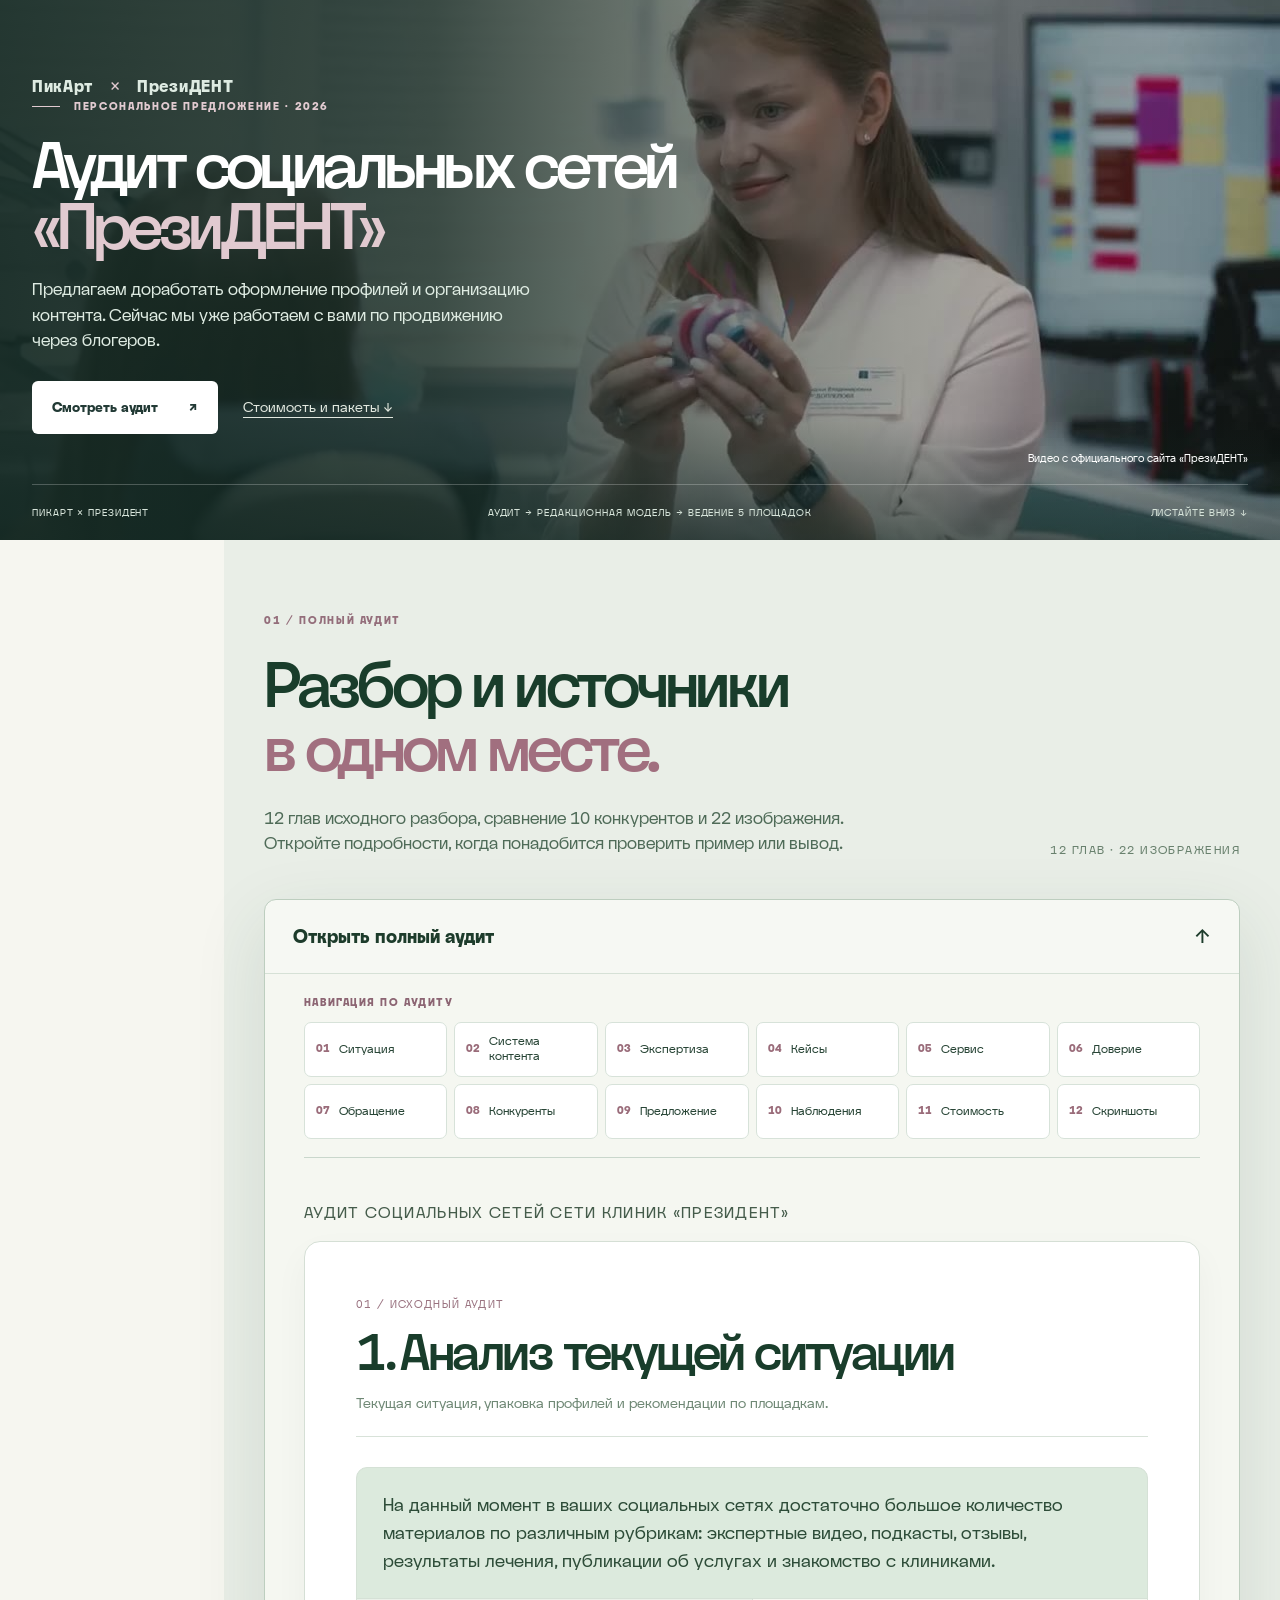
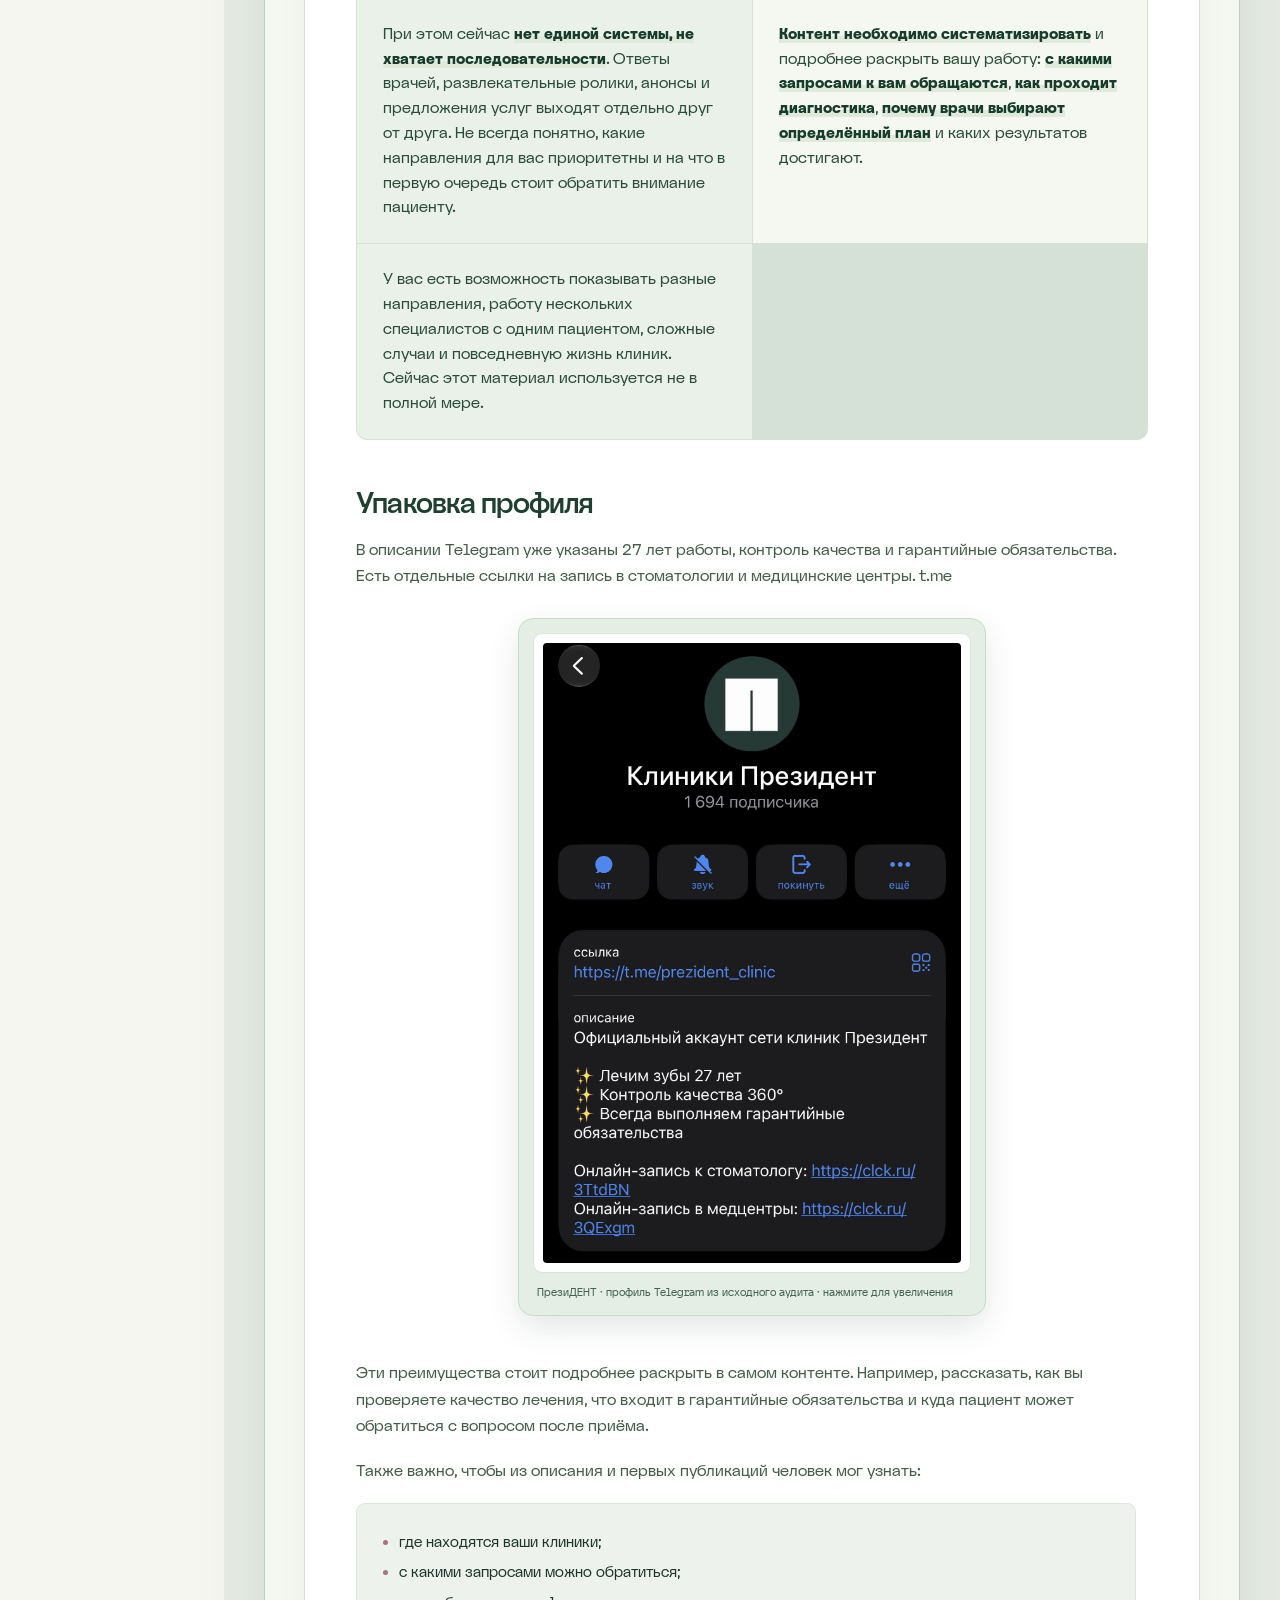
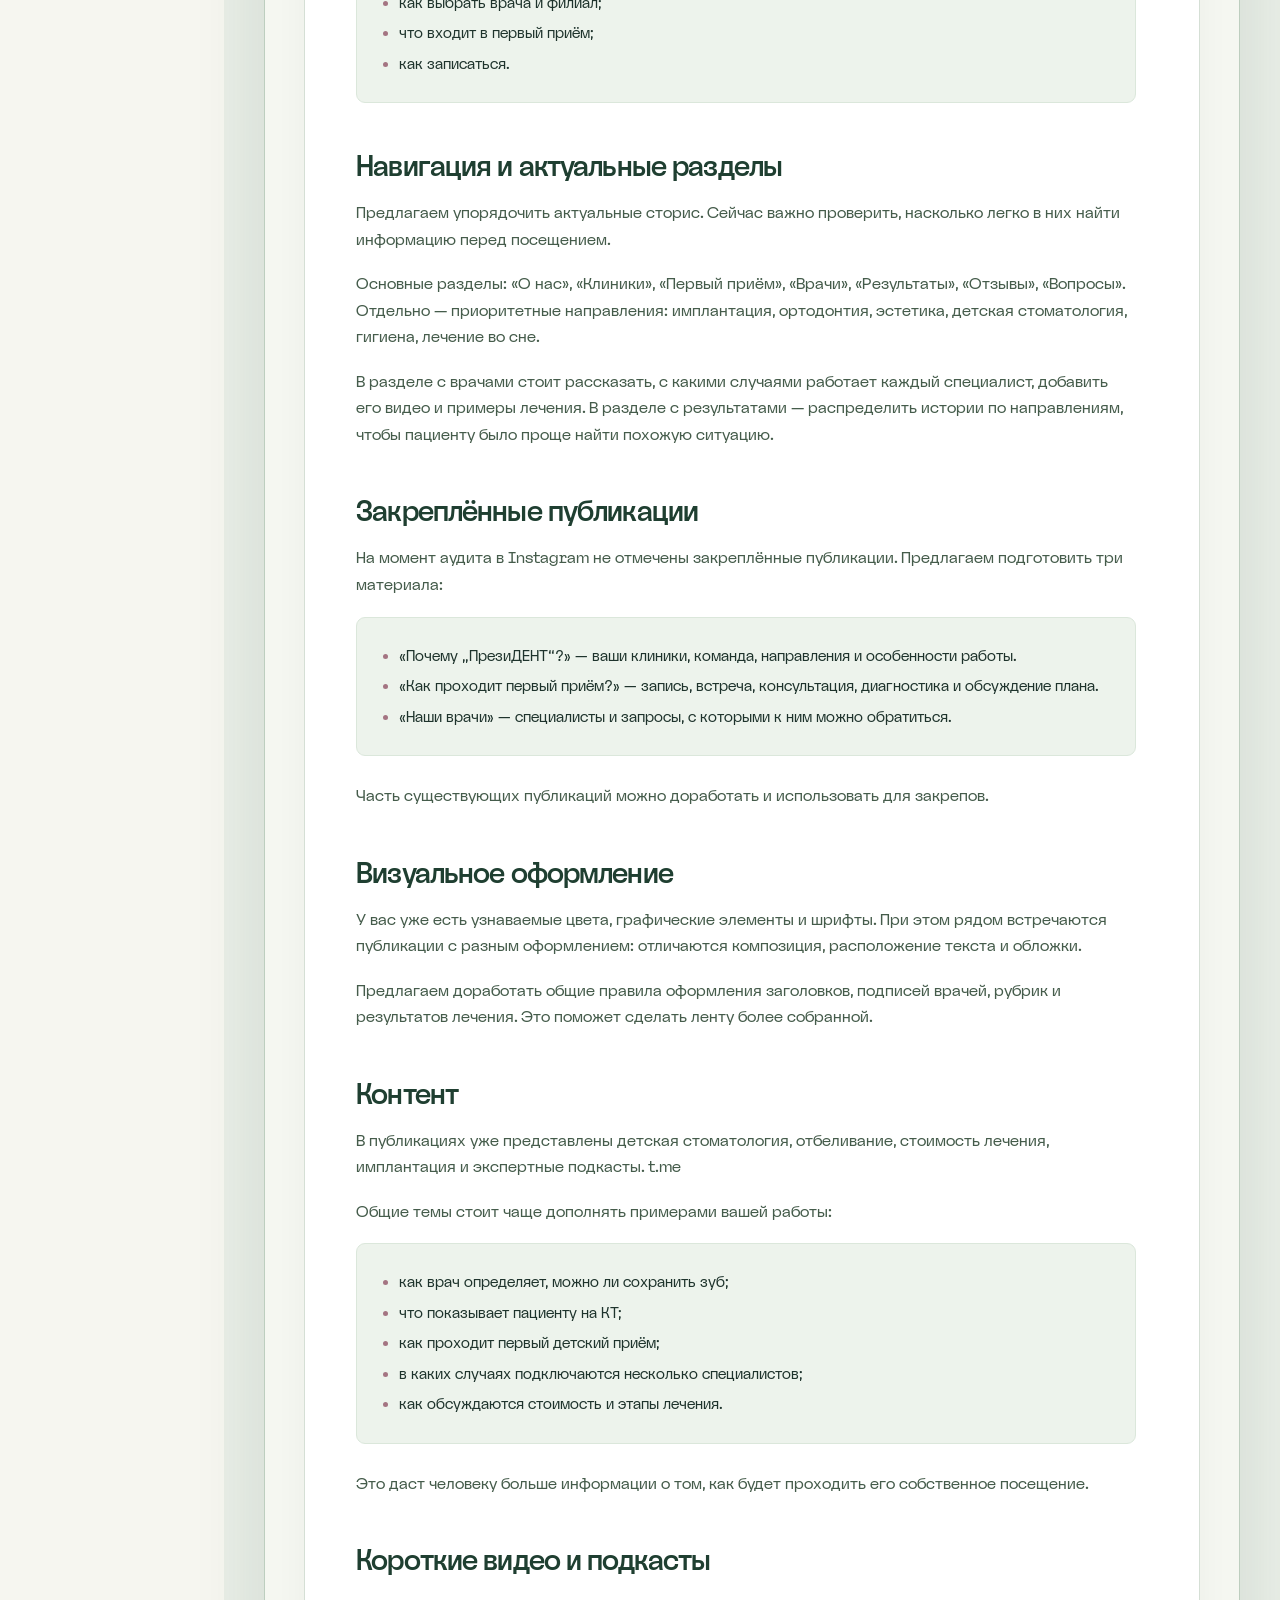
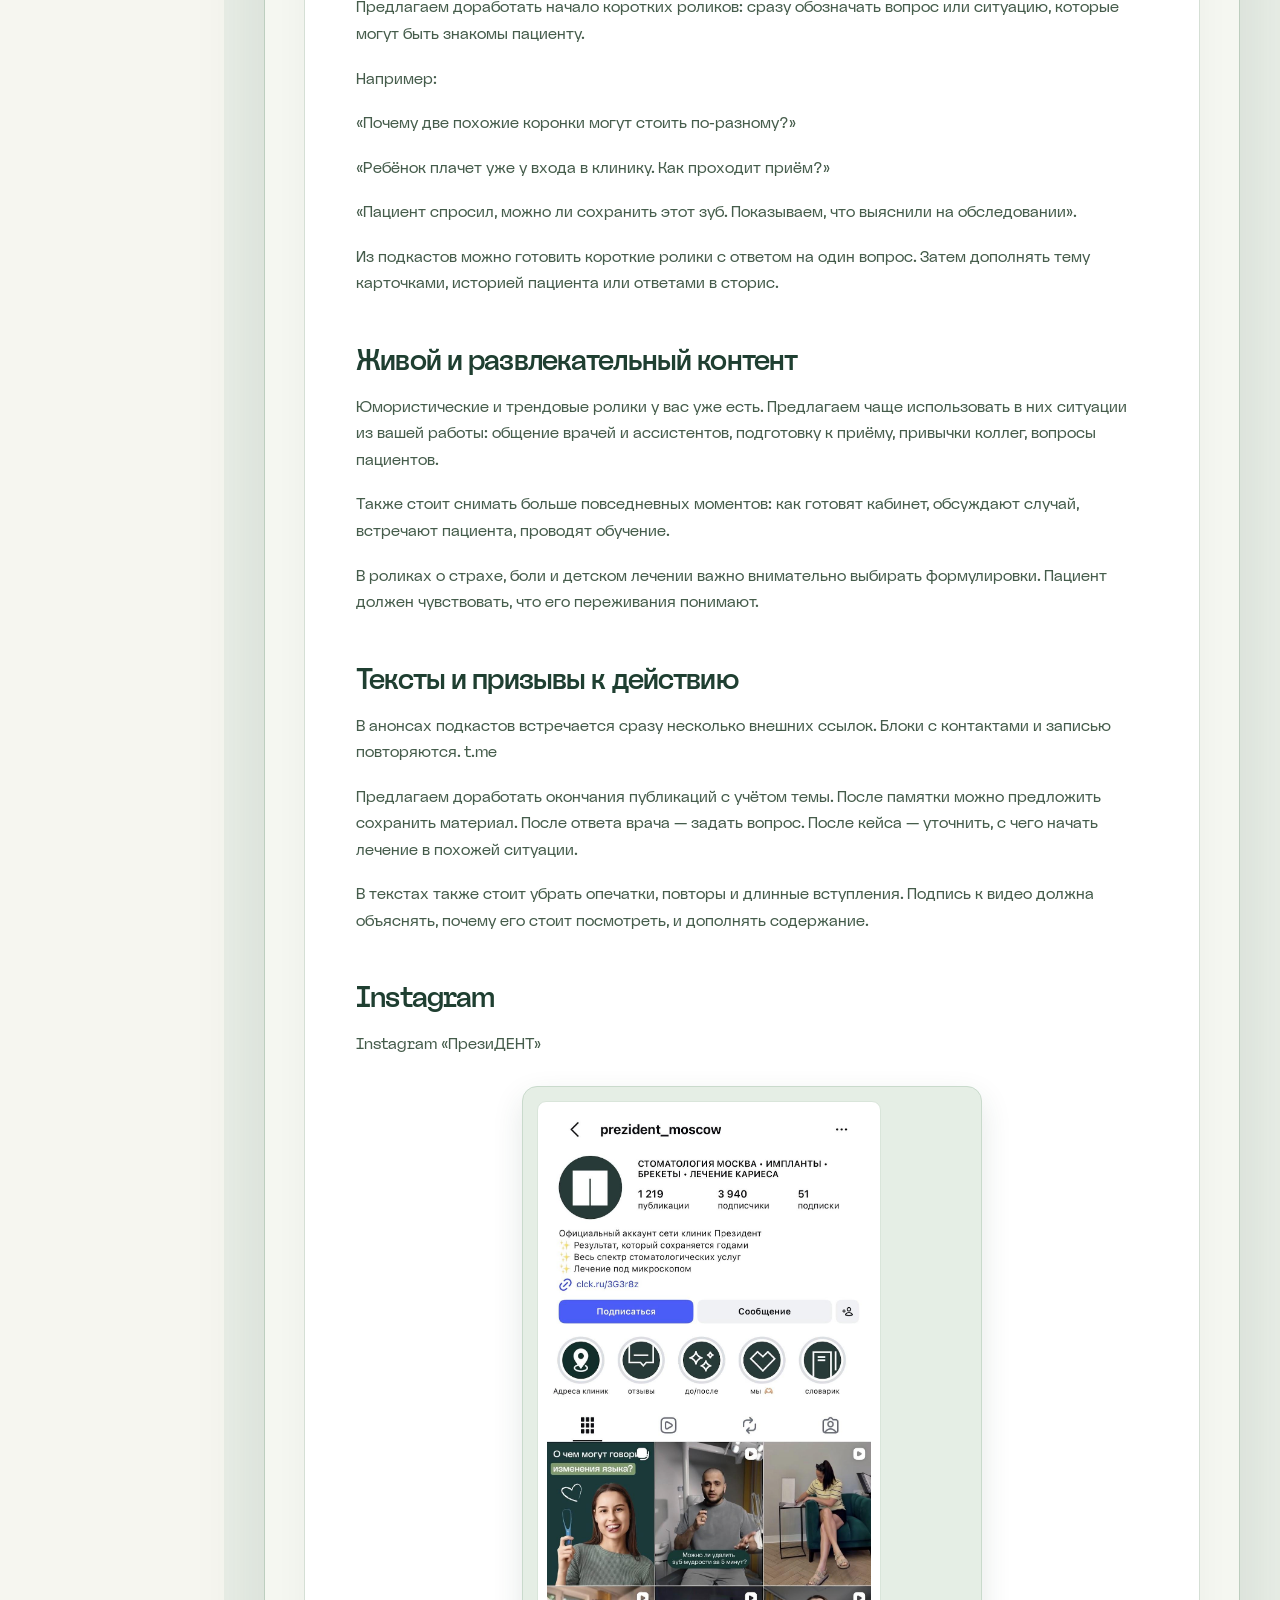
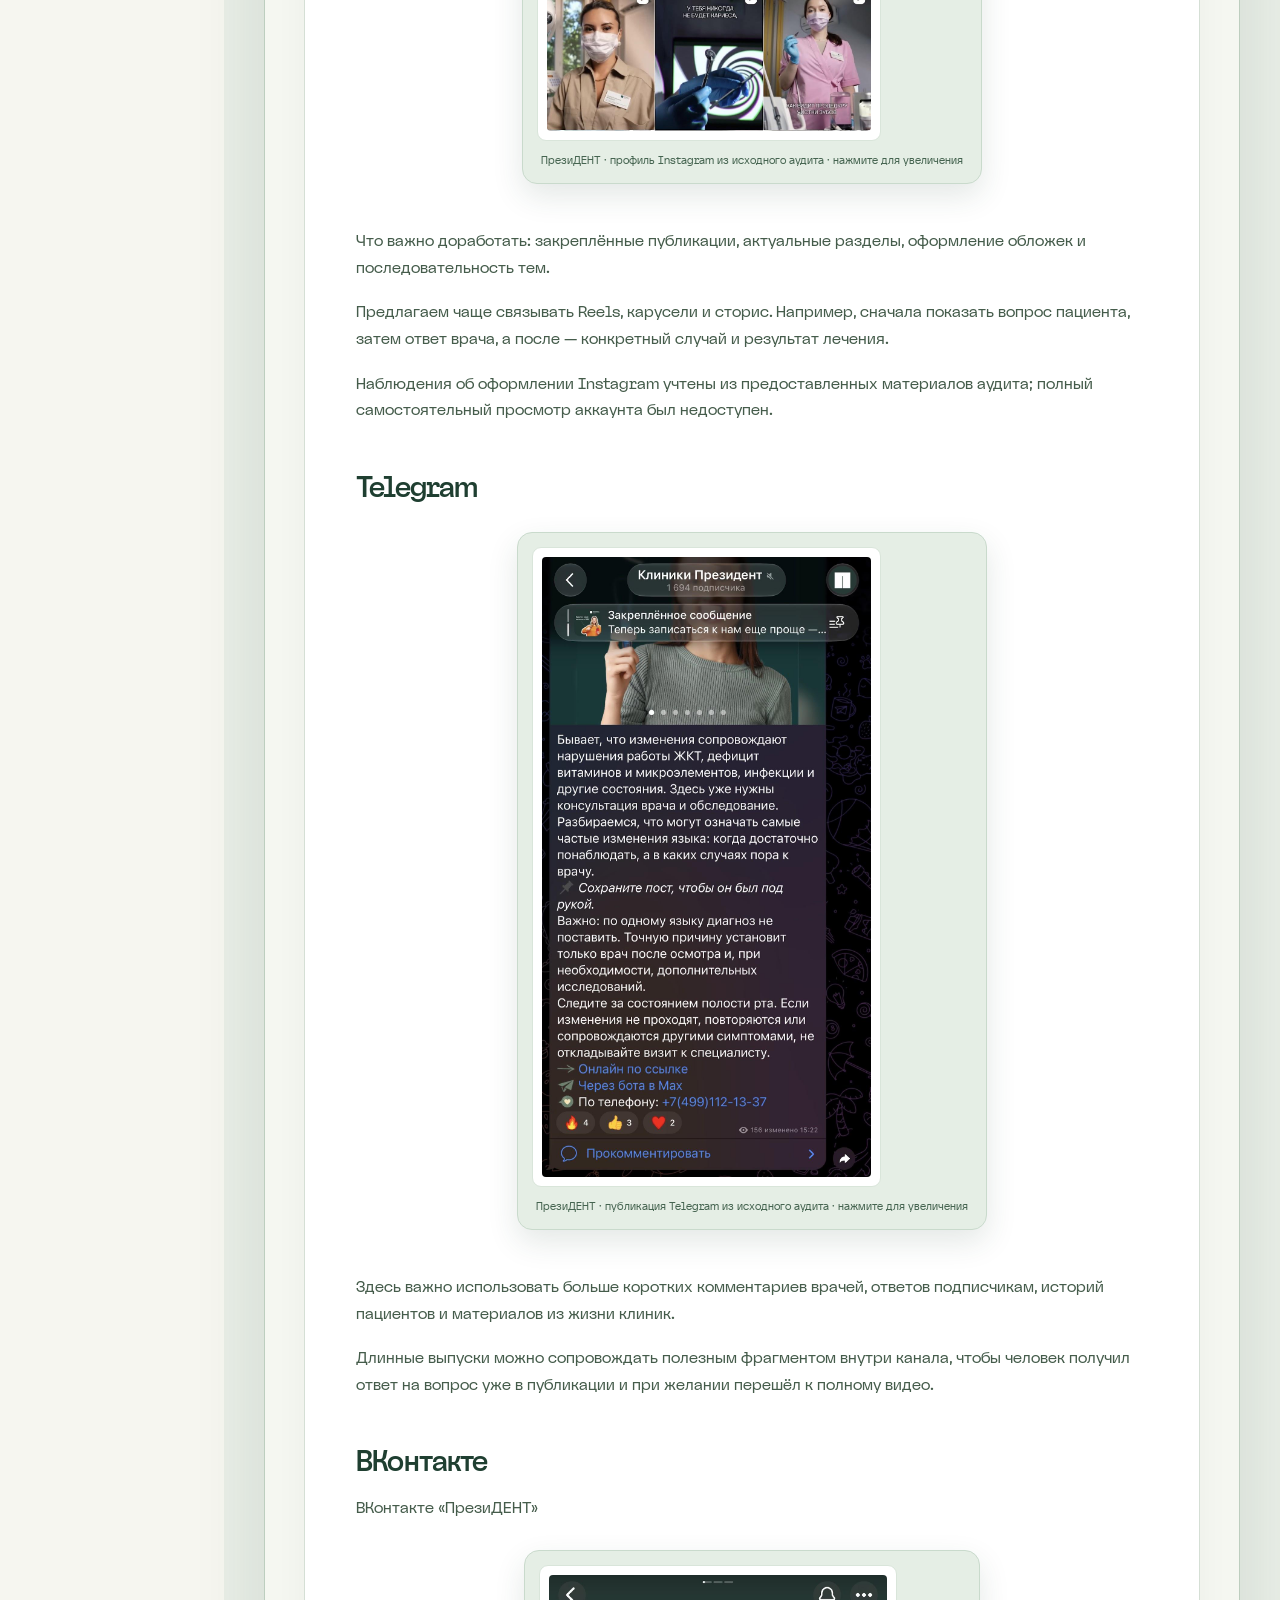
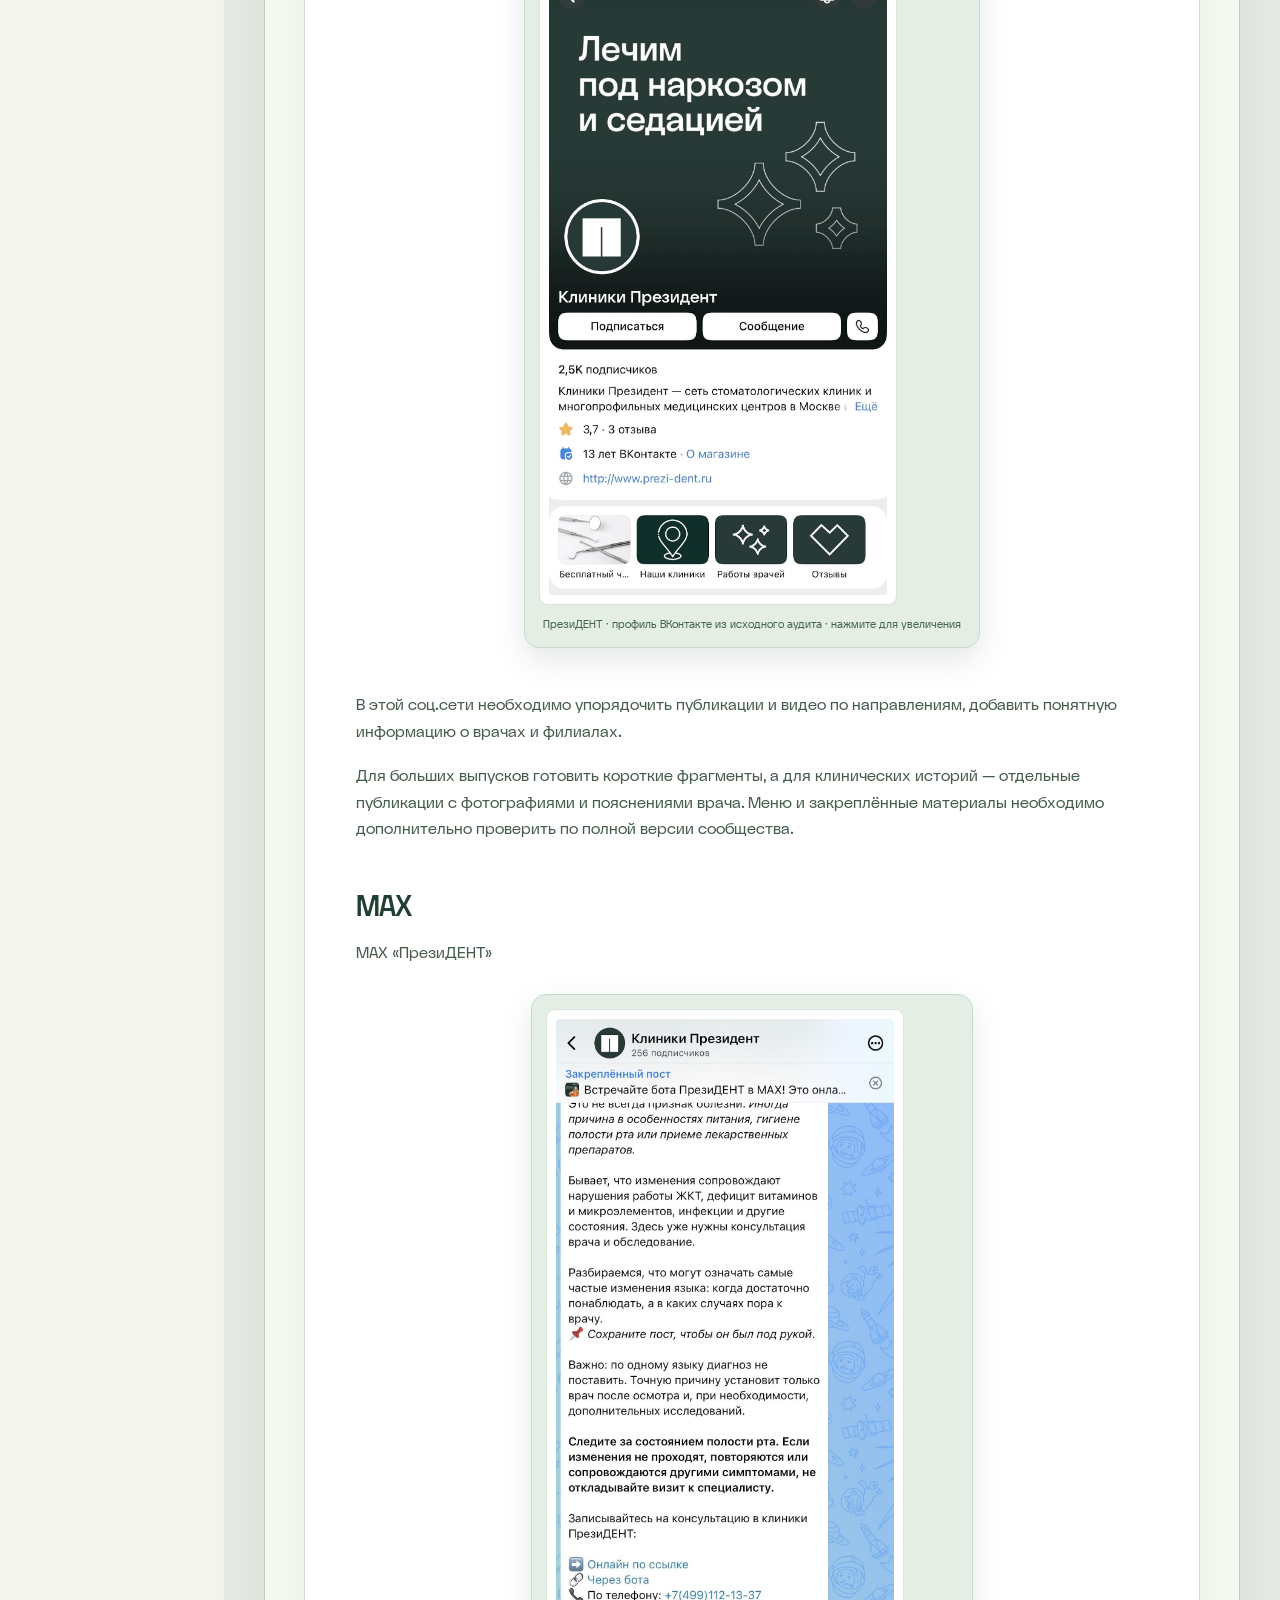
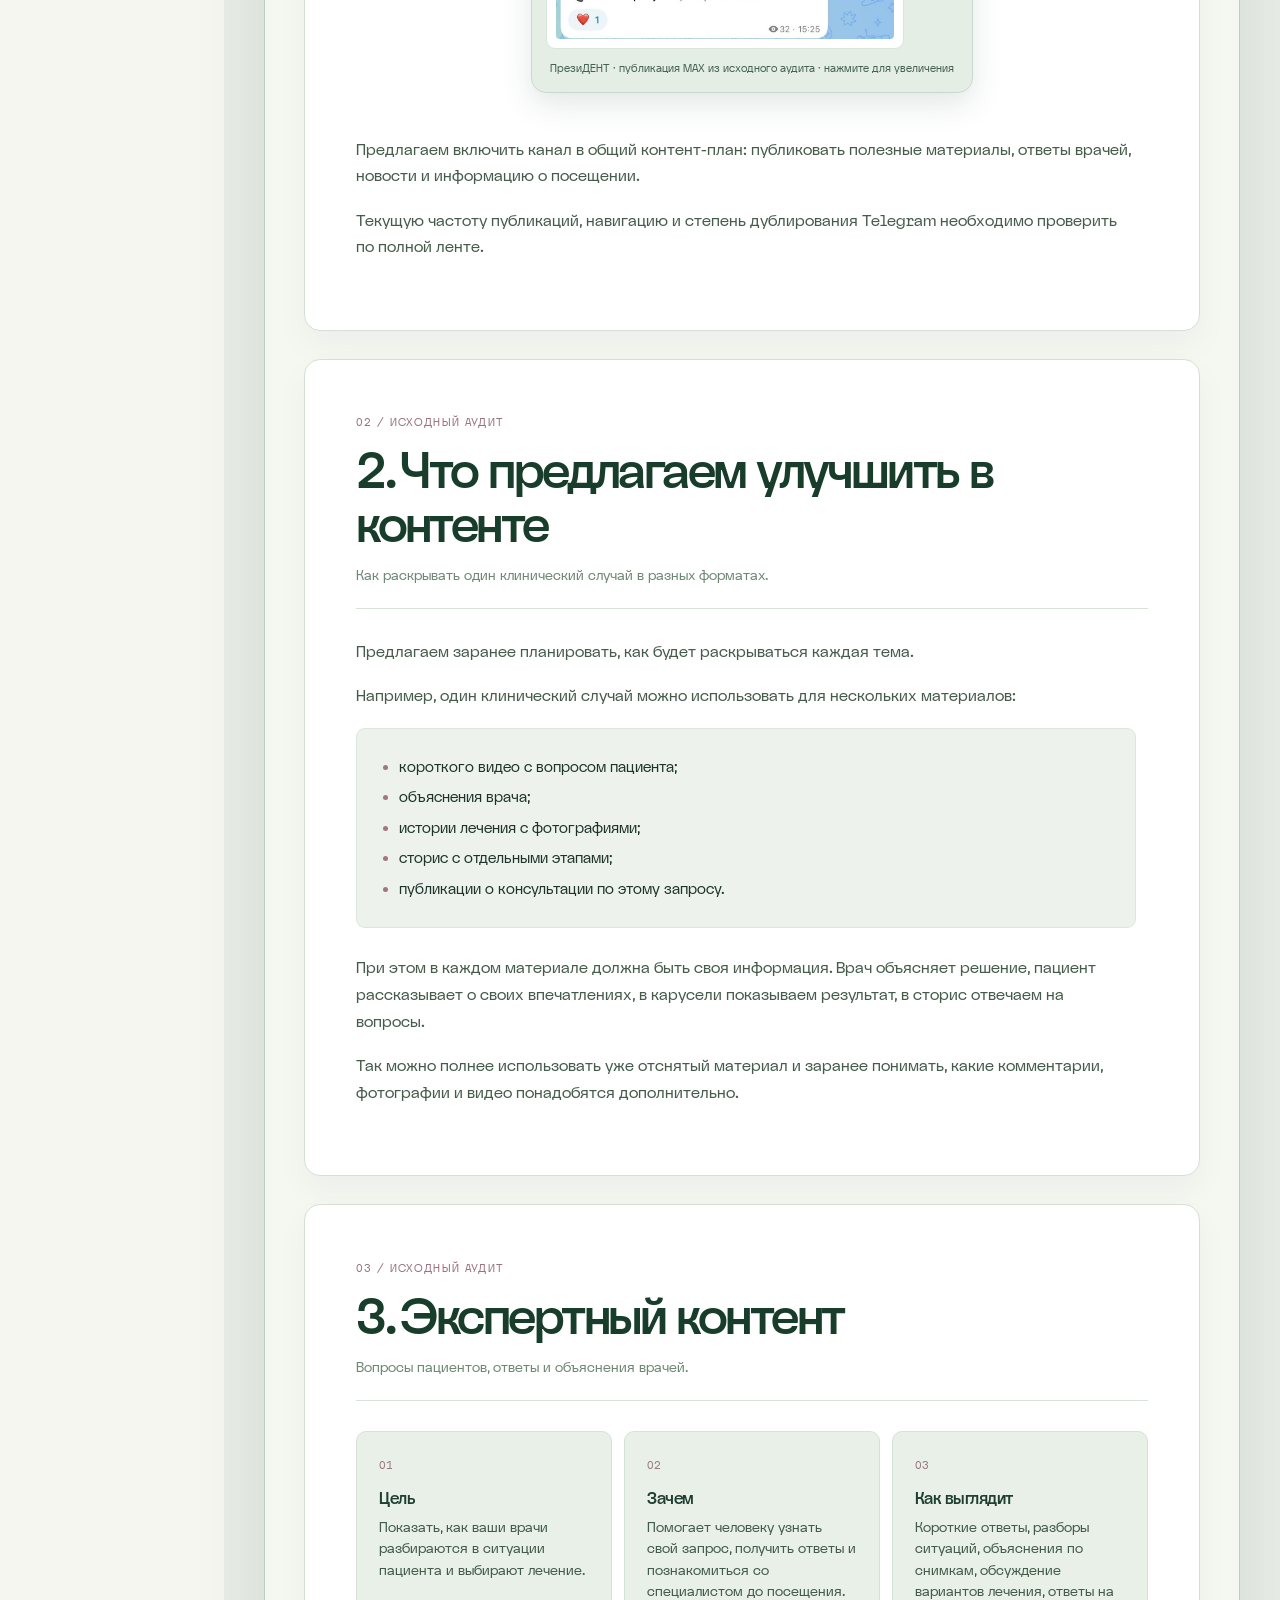
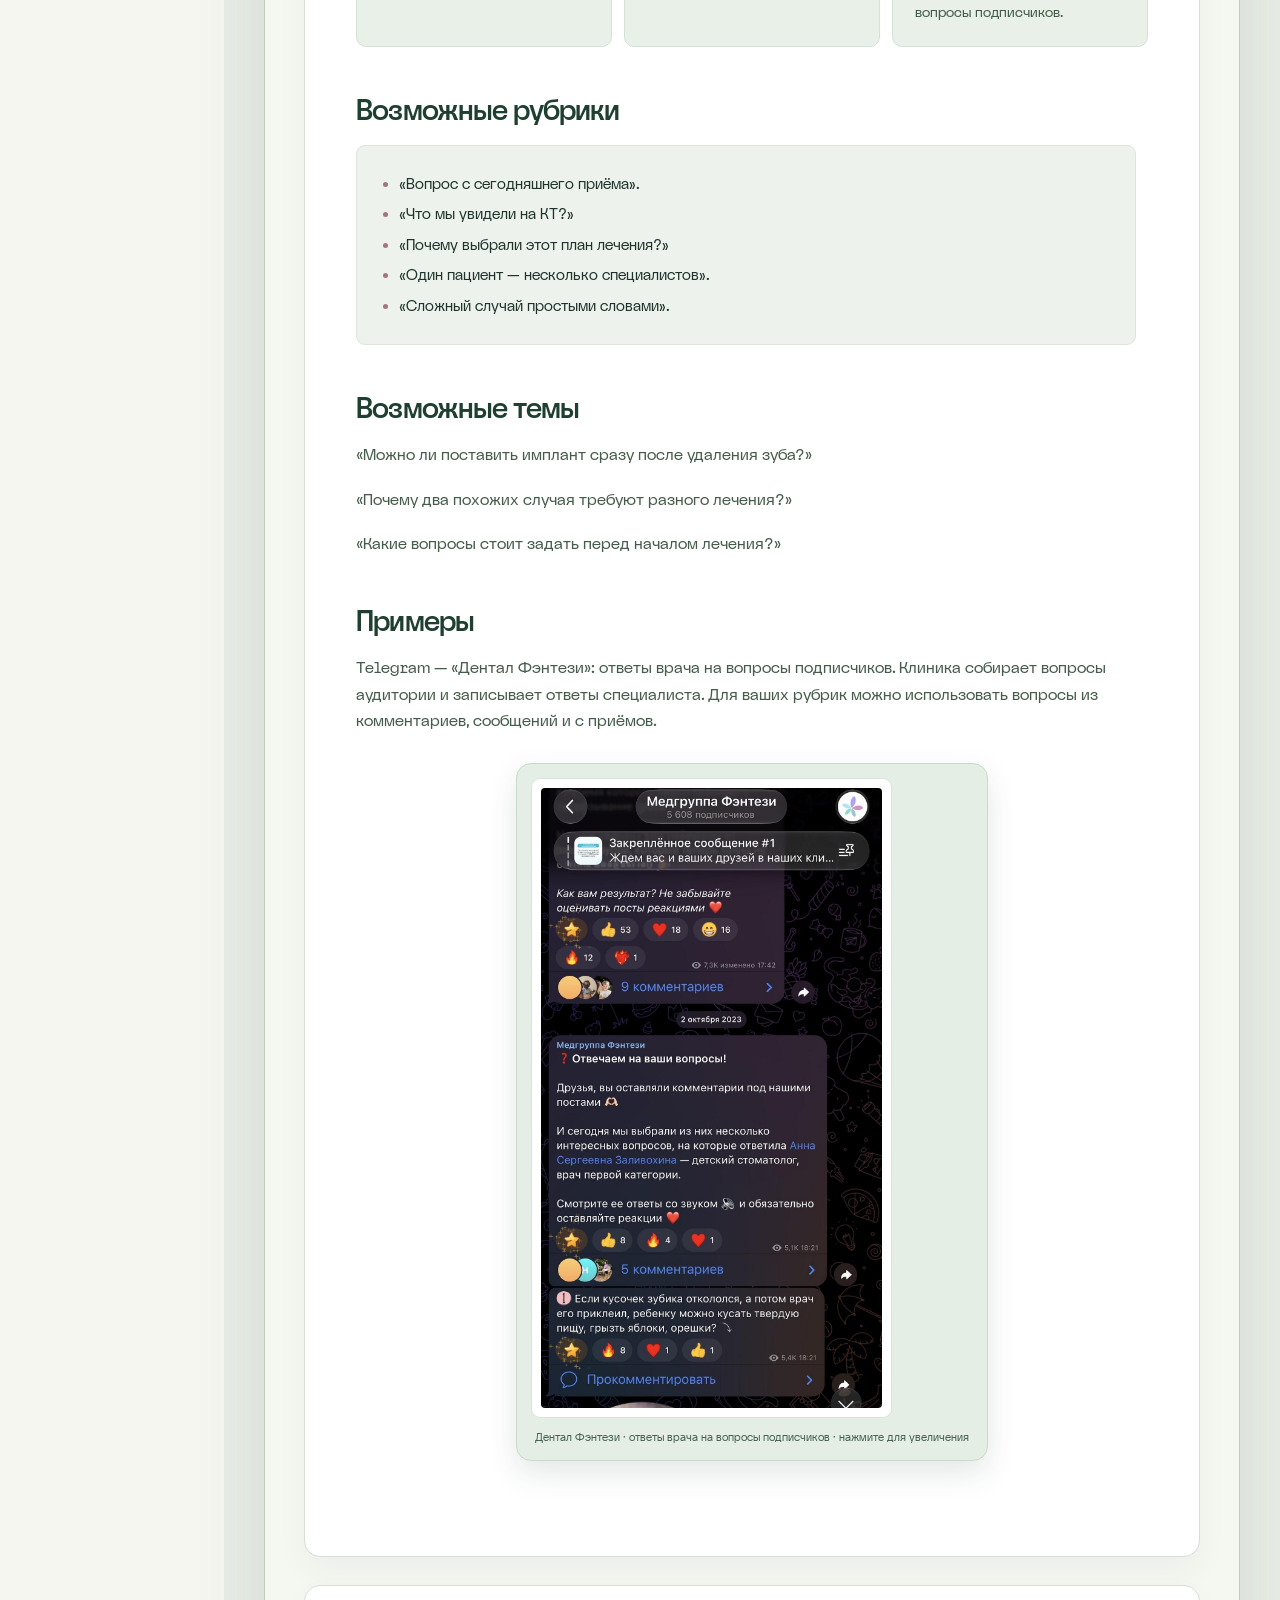
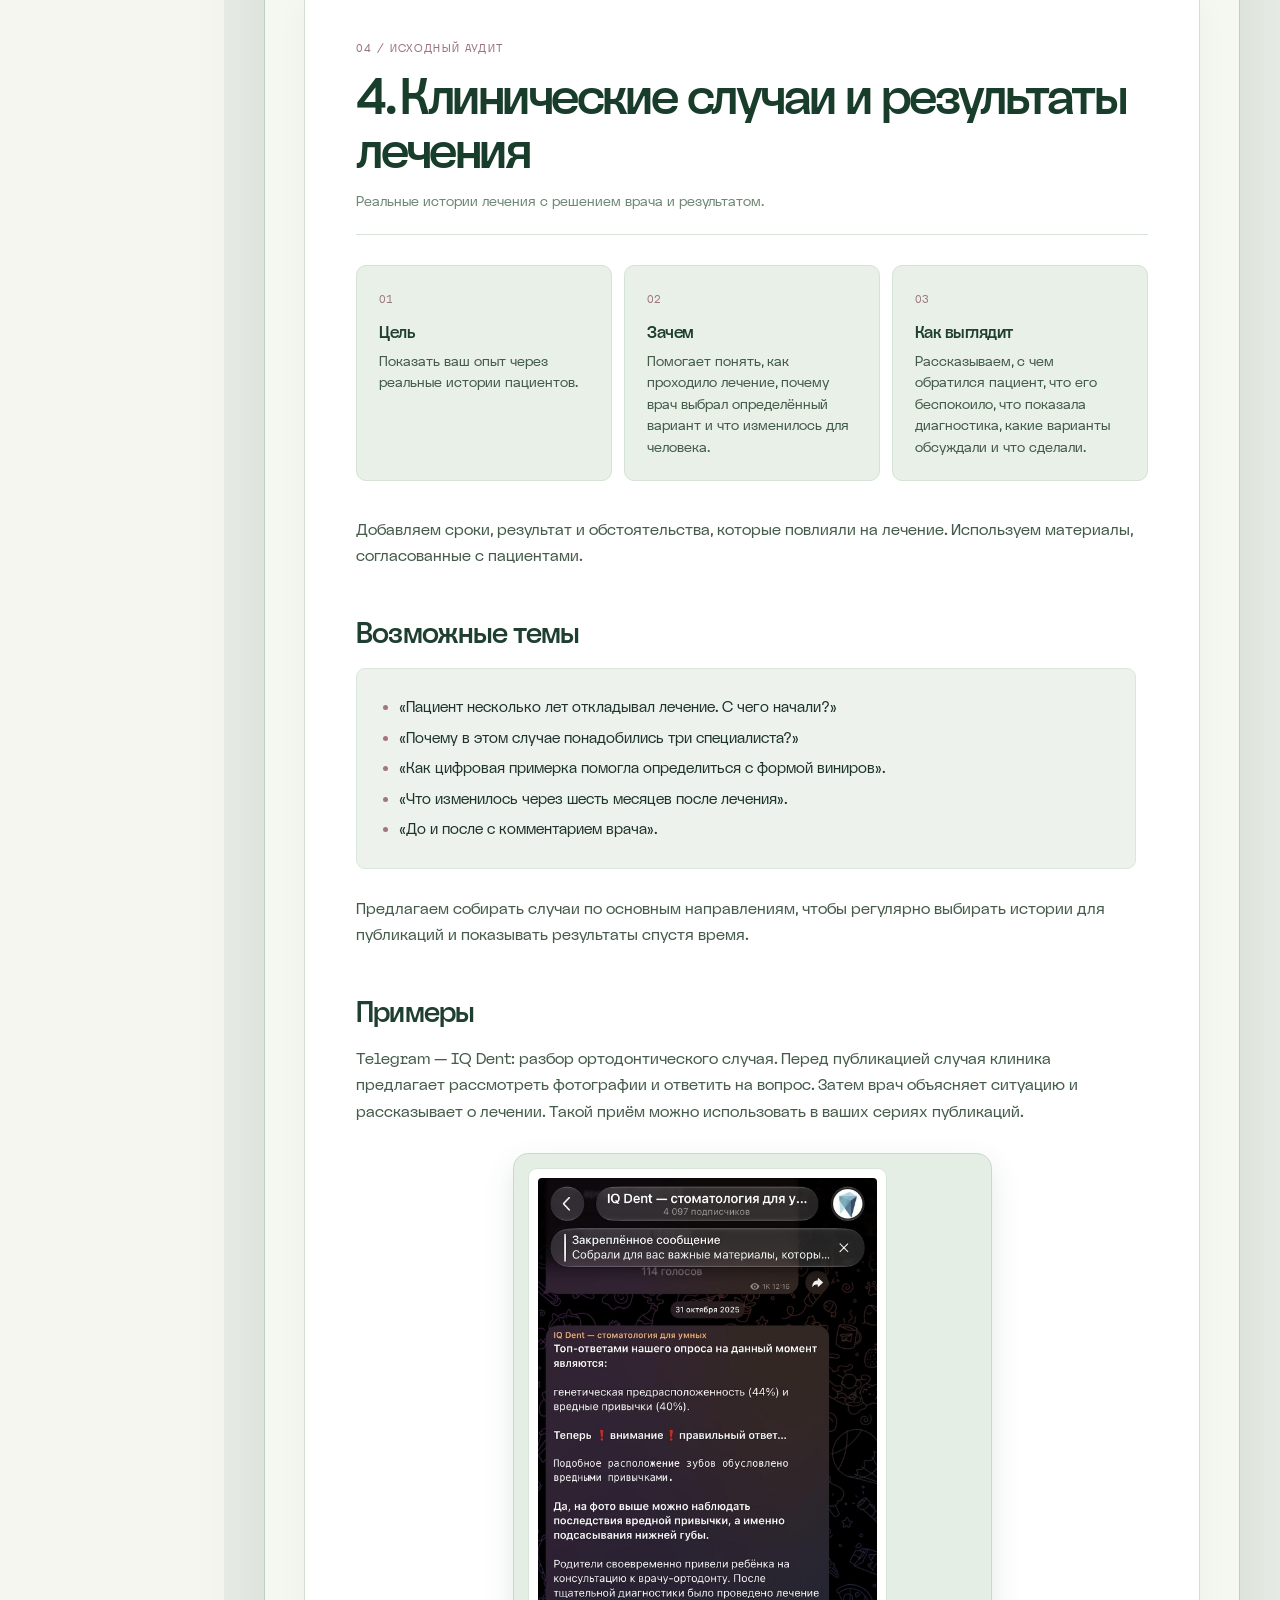
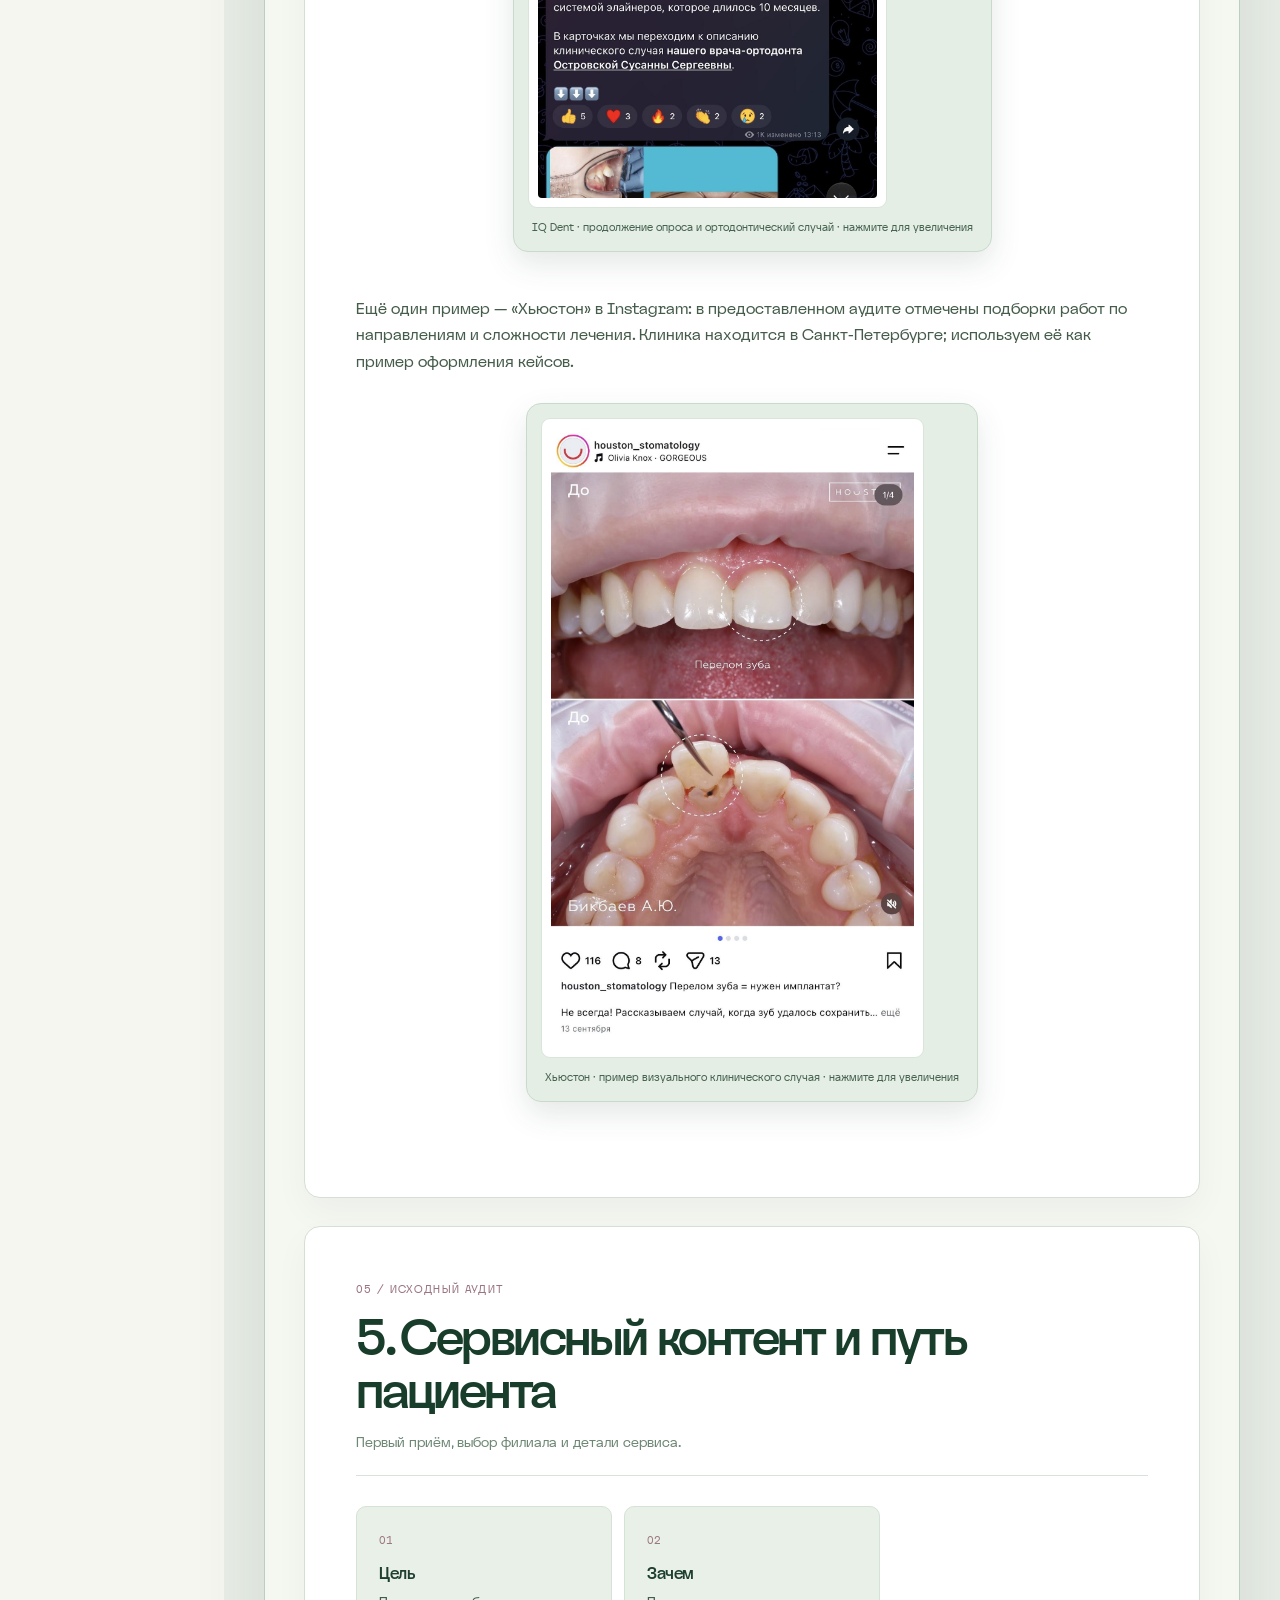
==== commit cd107cf3: "Make full audit the primary section" ====
--- a/index.html
+++ b/index.html
@@ -6,7 +6,7 @@
   <meta name="description" content="Аудит социальных сетей и предложение по ведению для сети клиник ПрезиДЕНТ">
   <title>ПрезиДЕНТ × ПикАрт — аудит и предложение</title>
   <link rel="icon" href="assets/brand/prezident-logo.svg" type="image/svg+xml">
-  <link rel="stylesheet" href="style.css?v=7">
+  <link rel="stylesheet" href="style.css?v=10">
 </head>
 <body class="proposal-page">
 
@@ -15,12 +15,14 @@
   <p class="hero-brand">ПикАрт <span>×</span> ПрезиДЕНТ</p><div class="overline"><span class="line"></span> Персональное предложение · 2026</div>
   <h1>Аудит социальных сетей<br><em>«ПрезиДЕНТ»</em></h1>
   <p>Предлагаем доработать оформление профилей и организацию контента. Сейчас мы уже работаем с вами по продвижению через блогеров.</p>
-  <div class="hero-actions"><a class="btn btn-light" href="#audit">Смотреть предложение <span>↗</span></a><a class="quiet-link" href="#pricing">Стоимость и пакеты ↓</a></div>
+  <div class="hero-actions"><a class="btn btn-light" href="#full-audit">Смотреть аудит <span>↗</span></a><a class="quiet-link" href="#pricing">Стоимость и пакеты ↓</a></div>
 </div></div><div class="hero-bottom shell"><span>ПикАрт × ПрезиДЕНТ</span><span>Аудит → редакционная модель → ведение 5 площадок</span><span>Листайте вниз ↓</span></div></section>
-<aside class="proposal-sidebar" aria-label="Разделы предложения"><a class="sidebar-brand" href="#top"><span>ПикАрт</span><i>×</i><span>ПрезиДЕНТ</span></a><nav aria-label="Навигация по КП"><a href="#audit"><small>01</small>Аудит</a><a href="#approach"><small>02</small>Решение</a><a href="#content"><small>03</small>Контент</a><a href="#market"><small>04</small>Конкуренты</a><a href="#work"><small>05</small>План</a><a href="#pricing"><small>06</small>Стоимость</a><a href="#full-audit"><small>07</small>Полный аудит</a></nav><a class="sidebar-cta" href="#pricing">Смотреть условия ↗</a></aside>
+<aside class="proposal-sidebar" aria-label="Разделы предложения"><a class="sidebar-brand" href="#top"><span>ПикАрт</span><i>×</i><span>ПрезиДЕНТ</span></a><nav aria-label="Навигация по КП"><a href="#full-audit"><small>01</small>Аудит</a><a href="#audit"><small>02</small>Выводы</a><a href="#approach"><small>03</small>Решение</a><a href="#content"><small>04</small>Контент</a><a href="#market"><small>05</small>Конкуренты</a><a href="#work"><small>06</small>План</a><a href="#pricing"><small>07</small>Стоимость</a></nav><a class="sidebar-cta" href="#pricing">Смотреть условия ↗</a></aside>
 <div class="proposal-body">
 
-<section class="intro section" id="audit"><div class="shell"><div class="section-heading two-col"><div><p class="eyebrow">01 / Анализ текущей ситуации</p><h2>Контент необходимо<br><em>систематизировать.</em></h2></div><p class="large-copy">На данный момент в ваших социальных сетях достаточно большое количество материалов по различным рубрикам: экспертные видео, подкасты, отзывы, результаты лечения, публикации об услугах и знакомство с клиниками.</p></div>
+<section class="source-teaser section" id="full-audit"><div class="shell"><div class="source-teaser-inner"><div><p class="eyebrow">01 / Полный аудит</p><h2>Разбор и источники<br><em>в одном месте.</em></h2><p>12 глав исходного разбора, сравнение 10 конкурентов и 22 изображения. Откройте подробности, когда понадобится проверить пример или вывод.</p></div><span class="audit-count">12 глав · 22 изображения</span></div><details class="embedded-audit" id="audit-details" open><summary>Открыть полный аудит <span aria-hidden="true">↓</span></summary><div class="embedded-audit-content"><nav class="audit-chapters" aria-label="Главы полного аудита"><span class="audit-chapters-label">Навигация по аудиту</span><div class="audit-chapter-links"><a href="#section-1"><small>01</small>Ситуация</a><a href="#section-2"><small>02</small>Система контента</a><a href="#section-3"><small>03</small>Экспертиза</a><a href="#section-4"><small>04</small>Кейсы</a><a href="#section-5"><small>05</small>Сервис</a><a href="#section-6"><small>06</small>Доверие</a><a href="#section-7"><small>07</small>Обращение</a><a href="#section-8"><small>08</small>Конкуренты</a><a href="#section-9"><small>09</small>Предложение</a><a href="#section-10"><small>10</small>Наблюдения</a><a href="#section-11"><small>11</small>Стоимость</a><a href="#section-12"><small>12</small>Скриншоты</a></div></nav><article class="audit-document"><p class="document-title">Аудит социальных сетей сети клиник «ПрезиДЕНТ»</p><section class="doc-section" id="section-1"><header><span class="section-number">01 / Исходный аудит</span><h2>1. Анализ текущей ситуации</h2><span class="section-preview">Текущая ситуация, упаковка профилей и рекомендации по площадкам.</span></header><div class="section-body"><div class="audit-opening"><p>На данный момент в ваших социальных сетях достаточно большое количество материалов по различным рубрикам: экспертные видео, подкасты, отзывы, результаты лечения, публикации об услугах и знакомство с клиниками.</p><p>При этом сейчас <strong>нет единой системы, не хватает последовательности</strong>. Ответы врачей, развлекательные ролики, анонсы и предложения услуг выходят отдельно друг от друга. Не всегда понятно, какие направления для вас приоритетны и на что в первую очередь стоит обратить внимание пациенту.</p><p><strong>Контент необходимо систематизировать</strong> и подробнее раскрыть вашу работу: <strong>с какими запросами к вам обращаются</strong>, <strong>как проходит диагностика</strong>, <strong>почему врачи выбирают определённый план</strong> и каких результатов достигают.</p><p>У вас есть возможность показывать разные направления, работу нескольких специалистов с одним пациентом, сложные случаи и повседневную жизнь клиник. Сейчас этот материал используется не в полной мере.</p></div><h3>Упаковка профиля</h3><p>В описании Telegram уже указаны 27 лет работы, контроль качества и гарантийные обязательства. Есть отдельные ссылки на запись в стоматологии и медицинские центры. t.me</p><figure class="doc-figure portrait"><button class="zoom" type="button" data-image="assets/image11.jpg" data-caption="ПрезиДЕНТ · профиль Telegram из исходного аудита" aria-label="Увеличить снимок: ПрезиДЕНТ · профиль Telegram из исходного аудита"><img src="assets/image11.jpg" alt="ПрезиДЕНТ · профиль Telegram из исходного аудита" loading="lazy"></button><figcaption>ПрезиДЕНТ · профиль Telegram из исходного аудита · нажмите для увеличения</figcaption></figure><p>Эти преимущества стоит подробнее раскрыть в самом контенте. Например, рассказать, как вы проверяете качество лечения, что входит в гарантийные обязательства и куда пациент может обратиться с вопросом после приёма.</p><p>Также важно, чтобы из описания и первых публикаций человек мог узнать:</p><ul class="source-list"><li>где находятся ваши клиники;</li><li>с какими запросами можно обратиться;</li><li>как выбрать врача и филиал;</li><li>что входит в первый приём;</li><li>как записаться.</li></ul><h3>Навигация и актуальные разделы</h3><p>Предлагаем упорядочить актуальные сторис. Сейчас важно проверить, насколько легко в них найти информацию перед посещением.</p><p>Основные разделы: «О нас», «Клиники», «Первый приём», «Врачи», «Результаты», «Отзывы», «Вопросы». Отдельно — приоритетные направления: имплантация, ортодонтия, эстетика, детская стоматология, гигиена, лечение во сне.</p><p>В разделе с врачами стоит рассказать, с какими случаями работает каждый специалист, добавить его видео и примеры лечения. В разделе с результатами — распределить истории по направлениям, чтобы пациенту было проще найти похожую ситуацию.</p><h3>Закреплённые публикации</h3><p>На момент аудита в Instagram не отмечены закреплённые публикации. Предлагаем подготовить три материала:</p><ul class="source-list"><li>«Почему „ПрезиДЕНТ“?» — ваши клиники, команда, направления и особенности работы.</li><li>«Как проходит первый приём?» — запись, встреча, консультация, диагностика и обсуждение плана.</li><li>«Наши врачи» — специалисты и запросы, с которыми к ним можно обратиться.</li></ul><p>Часть существующих публикаций можно доработать и использовать для закрепов.</p><h3>Визуальное оформление</h3><p>У вас уже есть узнаваемые цвета, графические элементы и шрифты. При этом рядом встречаются публикации с разным оформлением: отличаются композиция, расположение текста и обложки.</p><p>Предлагаем доработать общие правила оформления заголовков, подписей врачей, рубрик и результатов лечения. Это поможет сделать ленту более собранной.</p><h3>Контент</h3><p>В публикациях уже представлены детская стоматология, отбеливание, стоимость лечения, имплантация и экспертные подкасты. t.me</p><p>Общие темы стоит чаще дополнять примерами вашей работы:</p><ul class="source-list"><li>как врач определяет, можно ли сохранить зуб;</li><li>что показывает пациенту на КТ;</li><li>как проходит первый детский приём;</li><li>в каких случаях подключаются несколько специалистов;</li><li>как обсуждаются стоимость и этапы лечения.</li></ul><p>Это даст человеку больше информации о том, как будет проходить его собственное посещение.</p><h3>Короткие видео и подкасты</h3><p>Предлагаем доработать начало коротких роликов: сразу обозначать вопрос или ситуацию, которые могут быть знакомы пациенту.</p><p>Например:</p><p>«Почему две похожие коронки могут стоить по-разному?»</p><p>«Ребёнок плачет уже у входа в клинику. Как проходит приём?»</p><p>«Пациент спросил, можно ли сохранить этот зуб. Показываем, что выяснили на обследовании».</p><p>Из подкастов можно готовить короткие ролики с ответом на один вопрос. Затем дополнять тему карточками, историей пациента или ответами в сторис.</p><h3>Живой и развлекательный контент</h3><p>Юмористические и трендовые ролики у вас уже есть. Предлагаем чаще использовать в них ситуации из вашей работы: общение врачей и ассистентов, подготовку к приёму, привычки коллег, вопросы пациентов.</p><p>Также стоит снимать больше повседневных моментов: как готовят кабинет, обсуждают случай, встречают пациента, проводят обучение.</p><p>В роликах о страхе, боли и детском лечении важно внимательно выбирать формулировки. Пациент должен чувствовать, что его переживания понимают.</p><h3>Тексты и призывы к действию</h3><p>В анонсах подкастов встречается сразу несколько внешних ссылок. Блоки с контактами и записью повторяются. t.me</p><p>Предлагаем доработать окончания публикаций с учётом темы. После памятки можно предложить сохранить материал. После ответа врача — задать вопрос. После кейса — уточнить, с чего начать лечение в похожей ситуации.</p><p>В текстах также стоит убрать опечатки, повторы и длинные вступления. Подпись к видео должна объяснять, почему его стоит посмотреть, и дополнять содержание.</p><h3>Instagram</h3><p>Instagram «ПрезиДЕНТ»</p><figure class="doc-figure portrait"><button class="zoom" type="button" data-image="assets/image17.jpg" data-caption="ПрезиДЕНТ · профиль Instagram из исходного аудита" aria-label="Увеличить снимок: ПрезиДЕНТ · профиль Instagram из исходного аудита"><img src="assets/image17.jpg" alt="ПрезиДЕНТ · профиль Instagram из исходного аудита" loading="lazy"></button><figcaption>ПрезиДЕНТ · профиль Instagram из исходного аудита · нажмите для увеличения</figcaption></figure><p>Что важно доработать:  закреплённые публикации, актуальные разделы, оформление обложек и последовательность тем.</p><p>Предлагаем чаще связывать Reels, карусели и сторис. Например, сначала показать вопрос пациента, затем ответ врача, а после — конкретный случай и результат лечения.</p><p>Наблюдения об оформлении Instagram учтены из предоставленных материалов аудита; полный самостоятельный просмотр аккаунта был недоступен.</p><h3>Telegram</h3><figure class="doc-figure portrait"><button class="zoom" type="button" data-image="assets/image16.jpg" data-caption="ПрезиДЕНТ · публикация Telegram из исходного аудита" aria-label="Увеличить снимок: ПрезиДЕНТ · публикация Telegram из исходного аудита"><img src="assets/image16.jpg" alt="ПрезиДЕНТ · публикация Telegram из исходного аудита" loading="lazy"></button><figcaption>ПрезиДЕНТ · публикация Telegram из исходного аудита · нажмите для увеличения</figcaption></figure><p>Здесь важно использовать больше коротких комментариев врачей, ответов подписчикам, историй пациентов и материалов из жизни клиник.</p><p>Длинные выпуски можно сопровождать полезным фрагментом внутри канала, чтобы человек получил ответ на вопрос уже в публикации и при желании перешёл к полному видео.</p><h3>ВКонтакте</h3><p>ВКонтакте «ПрезиДЕНТ»</p><figure class="doc-figure portrait"><button class="zoom" type="button" data-image="assets/image13.jpg" data-caption="ПрезиДЕНТ · профиль ВКонтакте из исходного аудита" aria-label="Увеличить снимок: ПрезиДЕНТ · профиль ВКонтакте из исходного аудита"><img src="assets/image13.jpg" alt="ПрезиДЕНТ · профиль ВКонтакте из исходного аудита" loading="lazy"></button><figcaption>ПрезиДЕНТ · профиль ВКонтакте из исходного аудита · нажмите для увеличения</figcaption></figure><p>В этой соц.сети необходимо упорядочить публикации и видео по направлениям, добавить понятную информацию о врачах и филиалах.</p><p>Для больших выпусков готовить короткие фрагменты, а для клинических историй — отдельные публикации с фотографиями и пояснениями врача. Меню и закреплённые материалы необходимо дополнительно проверить по полной версии сообщества.</p><h3>MAX</h3><p>MAX «ПрезиДЕНТ»</p><figure class="doc-figure portrait"><button class="zoom" type="button" data-image="assets/image21.jpg" data-caption="ПрезиДЕНТ · публикация MAX из исходного аудита" aria-label="Увеличить снимок: ПрезиДЕНТ · публикация MAX из исходного аудита"><img src="assets/image21.jpg" alt="ПрезиДЕНТ · публикация MAX из исходного аудита" loading="lazy"></button><figcaption>ПрезиДЕНТ · публикация MAX из исходного аудита · нажмите для увеличения</figcaption></figure><p>Предлагаем включить канал в общий контент-план: публиковать полезные материалы, ответы врачей, новости и информацию о посещении.</p><p>Текущую частоту публикаций, навигацию и степень дублирования Telegram необходимо проверить по полной ленте.</p></div></section><section class="doc-section" id="section-2"><header><span class="section-number">02 / Исходный аудит</span><h2>2. Что предлагаем улучшить в контенте</h2><span class="section-preview">Как раскрывать один клинический случай в разных форматах.</span></header><div class="section-body"><p>Предлагаем заранее планировать, как будет раскрываться каждая тема.</p><p>Например, один клинический случай можно использовать для нескольких материалов:</p><ul class="source-list"><li>короткого видео с вопросом пациента;</li><li>объяснения врача;</li><li>истории лечения с фотографиями;</li><li>сторис с отдельными этапами;</li><li>публикации о консультации по этому запросу.</li></ul><p>При этом в каждом материале должна быть своя информация. Врач объясняет решение, пациент рассказывает о своих впечатлениях, в карусели показываем результат, в сторис отвечаем на вопросы.</p><p>Так можно полнее использовать уже отснятый материал и заранее понимать, какие комментарии, фотографии и видео понадобятся дополнительно.</p></div></section><section class="doc-section content-kind" id="section-3"><header><span class="section-number">03 / Исходный аудит</span><h2>3. Экспертный контент</h2><span class="section-preview">Вопросы пациентов, ответы и объяснения врачей.</span></header><div class="section-body"><div class="audit-facts"><div class="audit-fact"><span>01</span><h3>Цель</h3><p>Показать, как ваши врачи разбираются в ситуации пациента и выбирают лечение.</p></div><div class="audit-fact"><span>02</span><h3>Зачем</h3><p>Помогает человеку узнать свой запрос, получить ответы и познакомиться со специалистом до посещения.</p></div><div class="audit-fact"><span>03</span><h3>Как выглядит</h3><p>Короткие ответы, разборы ситуаций, объяснения по снимкам, обсуждение вариантов лечения, ответы на вопросы подписчиков.</p></div></div><h3>Возможные рубрики</h3><ul class="source-list"><li>«Вопрос с сегодняшнего приёма».</li><li>«Что мы увидели на КТ?»</li><li>«Почему выбрали этот план лечения?»</li><li>«Один пациент — несколько специалистов».</li><li>«Сложный случай простыми словами».</li></ul><h3>Возможные темы</h3><p>«Можно ли поставить имплант сразу после удаления зуба?»</p><p>«Почему два похожих случая требуют разного лечения?»</p><p>«Какие вопросы стоит задать перед началом лечения?»</p><h3>Примеры</h3><p>Telegram — «Дентал Фэнтези»: ответы врача на вопросы подписчиков. Клиника собирает вопросы аудитории и записывает ответы специалиста. Для ваших рубрик можно использовать вопросы из комментариев, сообщений и с приёмов. </p><figure class="doc-figure portrait"><button class="zoom" type="button" data-image="assets/image12.jpg" data-caption="Дентал Фэнтези · ответы врача на вопросы подписчиков" aria-label="Увеличить снимок: Дентал Фэнтези · ответы врача на вопросы подписчиков"><img src="assets/image12.jpg" alt="Дентал Фэнтези · ответы врача на вопросы подписчиков" loading="lazy"></button><figcaption>Дентал Фэнтези · ответы врача на вопросы подписчиков · нажмите для увеличения</figcaption></figure></div></section><section class="doc-section content-kind" id="section-4"><header><span class="section-number">04 / Исходный аудит</span><h2>4. Клинические случаи и результаты лечения</h2><span class="section-preview">Реальные истории лечения с решением врача и результатом.</span></header><div class="section-body"><div class="audit-facts"><div class="audit-fact"><span>01</span><h3>Цель</h3><p>Показать ваш опыт через реальные истории пациентов.</p></div><div class="audit-fact"><span>02</span><h3>Зачем</h3><p>Помогает понять, как проходило лечение, почему врач выбрал определённый вариант и что изменилось для человека.</p></div><div class="audit-fact"><span>03</span><h3>Как выглядит</h3><p>Рассказываем, с чем обратился пациент, что его беспокоило, что показала диагностика, какие варианты обсуждали и что сделали.</p></div></div><p>Добавляем сроки, результат и обстоятельства, которые повлияли на лечение. Используем материалы, согласованные с пациентами.</p><h3>Возможные темы</h3><ul class="source-list"><li>«Пациент несколько лет откладывал лечение. С чего начали?»</li><li>«Почему в этом случае понадобились три специалиста?»</li><li>«Как цифровая примерка помогла определиться с формой виниров».</li><li>«Что изменилось через шесть месяцев после лечения».</li><li>«До и после с комментарием врача».</li></ul><p>Предлагаем собирать случаи по основным направлениям, чтобы регулярно выбирать истории для публикаций и показывать результаты спустя время.</p><h3>Примеры</h3><p>Telegram — IQ Dent: разбор ортодонтического случая. Перед публикацией случая клиника предлагает рассмотреть фотографии и ответить на вопрос. Затем врач объясняет ситуацию и рассказывает о лечении. Такой приём можно использовать в ваших сериях публикаций. </p><figure class="doc-figure portrait"><button class="zoom" type="button" data-image="assets/image19.jpg" data-caption="IQ Dent · продолжение опроса и ортодонтический случай" aria-label="Увеличить снимок: IQ Dent · продолжение опроса и ортодонтический случай"><img src="assets/image19.jpg" alt="IQ Dent · продолжение опроса и ортодонтический случай" loading="lazy"></button><figcaption>IQ Dent · продолжение опроса и ортодонтический случай · нажмите для увеличения</figcaption></figure><p>Ещё один пример — «Хьюстон» в Instagram: в предоставленном аудите отмечены подборки работ по направлениям и сложности лечения. Клиника находится в Санкт-Петербурге; используем её как пример оформления кейсов.</p><figure class="doc-figure portrait"><button class="zoom" type="button" data-image="assets/image18.jpg" data-caption="Хьюстон · пример визуального клинического случая" aria-label="Увеличить снимок: Хьюстон · пример визуального клинического случая"><img src="assets/image18.jpg" alt="Хьюстон · пример визуального клинического случая" loading="lazy"></button><figcaption>Хьюстон · пример визуального клинического случая · нажмите для увеличения</figcaption></figure></div></section><section class="doc-section content-kind" id="section-5"><header><span class="section-number">05 / Исходный аудит</span><h2>5. Сервисный контент и путь пациента</h2><span class="section-preview">Первый приём, выбор филиала и детали сервиса.</span></header><div class="section-body"><div class="audit-facts"><div class="audit-fact"><span>01</span><h3>Цель</h3><p>Показать, что будет происходить после обращения.</p></div><div class="audit-fact"><span>02</span><h3>Зачем</h3><p>Помогает заранее разобраться в организационных вопросах и выбрать клинику.</p></div></div><h3>Как выглядит</h3><ul class="source-list"><li>Как записаться и выбрать филиал.</li><li>Что взять на первый приём.</li><li>Как проходит консультация.</li><li>Когда пациент получает план и расчёт стоимости.</li><li>Как согласуются следующие посещения.</li><li>К кому обратиться между приёмами.</li><li>Как вы рассматриваете вопросы по качеству лечения.</li></ul><h3>Что предлагаем снимать</h3><p>Встречу администратором, подготовку кабинета, знакомство с врачом, обсуждение результатов обследования, небольшие туры по филиалам.</p><p>Здесь полезны конкретные подробности: где находится вход, как получить документы, кто помогает согласовать посещения.</p><h3>Примеры</h3><p>Telegram — «Белая радуга»: что отмечают пациенты. В публикации перечислены удобства для пациента, включая доступ к фотопротоколу, плану лечения и будущим визитам. У вас также можно подробнее рассказать о таких возможностях. </p><figure class="doc-figure portrait"><button class="zoom" type="button" data-image="assets/image20.jpg" data-caption="Белая радуга · детали сервиса глазами пациента" aria-label="Увеличить снимок: Белая радуга · детали сервиса глазами пациента"><img src="assets/image20.jpg" alt="Белая радуга · детали сервиса глазами пациента" loading="lazy"></button><figcaption>Белая радуга · детали сервиса глазами пациента · нажмите для увеличения</figcaption></figure></div></section><section class="doc-section content-kind" id="section-6"><header><span class="section-number">06 / Исходный аудит</span><h2>6. Доверительный и личный контент</h2><span class="section-preview">Врачи, команда и повседневная работа клиник.</span></header><div class="section-body"><div class="audit-facts"><div class="audit-fact"><span>01</span><h3>Цель</h3><p>Познакомить аудиторию с вашей командой.</p></div><div class="audit-fact"><span>02</span><h3>Зачем</h3><p>Помогает запомнить врача, понять его подход и увидеть людей, которые будут заниматься лечением.</p></div><div class="audit-fact"><span>03</span><h3>Как выглядит</h3><p>Рабочие моменты, обсуждение случаев, подготовка к приёму, обучение, ответы специалистов, знакомство с администраторами и ассистентами.</p></div></div><h3>Возможные темы</h3><p>«Что я обязательно объясняю пациенту на первой консультации».</p><p>«Как мы готовимся к приёму ребёнка».</p><p>«Почему этот случай обсуждали всей командой».</p><p>«Как врач и ассистент работают вместе».</p><p>«Что изменилось в нашей работе после обучения».</p><p>Предлагаем закреплять за специалистами постоянные рубрики и сохранять их манеру общения. Вопросы и сценарии готовим так, чтобы врачу было удобно отвечать своими словами.</p><h3>Примеры</h3><p>Telegram — «Дентал Фэнтези»: история лечения маленького пациента. В рассказ включены подготовка, участие родителей и действия команды. Такие подробности помогают представить, как проходит посещение с ребёнком. </p><div class="figure-pair"><figure class="doc-figure portrait"><button class="zoom" type="button" data-image="assets/image15.jpg" data-caption="Дентал Фэнтези · история лечения маленького пациента" aria-label="Увеличить снимок: Дентал Фэнтези · история лечения маленького пациента"><img src="assets/image15.jpg" alt="Дентал Фэнтези · история лечения маленького пациента" loading="lazy"></button><figcaption>Дентал Фэнтези · история лечения маленького пациента · нажмите для увеличения</figcaption></figure><figure class="doc-figure portrait"><button class="zoom" type="button" data-image="assets/image22.jpg" data-caption="Дентал Фэнтези · продолжение истории лечения" aria-label="Увеличить снимок: Дентал Фэнтези · продолжение истории лечения"><img src="assets/image22.jpg" alt="Дентал Фэнтези · продолжение истории лечения" loading="lazy"></button><figcaption>Дентал Фэнтези · продолжение истории лечения · нажмите для увеличения</figcaption></figure></div></div></section><section class="doc-section content-kind" id="section-7"><header><span class="section-number">07 / Исходный аудит</span><h2>7. Конверсионный и коммерческий контент</h2><span class="section-preview">Понятный путь к обращению после полезного контента.</span></header><div class="section-body"><div class="audit-facts"><div class="audit-fact"><span>01</span><h3>Цель</h3><p>Помочь человеку обратиться, когда он заинтересовался услугой.</p></div><div class="audit-fact"><span>02</span><h3>Зачем</h3><p>Объясняет, с каким запросом можно прийти, что входит в посещение и как определяется дальнейшее лечение.</p></div></div><h3>Как выглядит</h3><ul class="source-list"><li>Что входит в первый приём у имплантолога.</li><li>Из каких этапов складывается восстановление зуба.</li><li>Что влияет на стоимость.</li><li>Как проходит консультация ортодонта.</li><li>С чего начать, если давно откладывали лечение.</li><li>В каких филиалах доступна услуга.</li></ul><p>В акционных предложениях указываем, кому они подходят, что входит и какие действуют условия.</p><h3>Что предлагаем улучшить</h3><p>Связывать предложение с темой предыдущих публикаций. Например, после ответа врача и истории пациента рассказать, как проходит консультация по такому запросу у вас.</p><h3>Примеры</h3><p>Telegram — ProDent Concept. В контенте перечислено, что входит в обследование. Такой формат помогает заранее понять стоимость услуг и посещения клиники, а также задать уточняющие вопросы. </p><figure class="doc-figure portrait"><button class="zoom" type="button" data-image="assets/image14.jpg" data-caption="ProDent Concept · результат с пояснением метода" aria-label="Увеличить снимок: ProDent Concept · результат с пояснением метода"><img src="assets/image14.jpg" alt="ProDent Concept · результат с пояснением метода" loading="lazy"></button><figcaption>ProDent Concept · результат с пояснением метода · нажмите для увеличения</figcaption></figure></div></section><section class="doc-section" id="section-8"><header><span class="section-number">08 / Исходный аудит</span><h2>8. Анализ конкурентов</h2><span class="section-preview">10 стоматологий и конкретные приёмы, применимые для ПрезиДЕНТ.</span></header><div class="section-body"><p>В таблице представлены московские стоматологии и примеры подачи, которые можно учитывать при доработке вашего контента. Сравниваем содержание публикаций. <strong>Для оценки обращений и записей нужна внутренняя статистика</strong>.</p><div class="market-table"><table><thead><tr><th scope="col">Конкурент</th><th scope="col">Социальные сети и материалы</th><th scope="col">Что интересно в контенте</th><th scope="col">Что можно использовать</th></tr></thead><tbody><tr><td data-label="Конкурент">Refformat</td><td data-label="Социальные сети и материалы">Instagram, Telegram</td><td data-label="Что интересно в контенте">Истории пациентов с описанием запроса, выбора лечения и результата. Такие материалы представлены и на официальном сайте. refformat.ru</td><td data-label="Что можно использовать">Подробные кейсы с объяснением решений врача и пожеланий пациента</td></tr><tr><td data-label="Конкурент">«Дентал Белгравия»</td><td data-label="Социальные сети и материалы">Telegram, видеоканал</td><td data-label="Что интересно в контенте">Материалы о посещении, объяснении процедур и помощи тревожным пациентам. belgraviadent.ru</td><td data-label="Что можно использовать">Показывать, как организованы приём и сопровождение</td></tr><tr><td data-label="Конкурент">«Дентал Фэнтези»</td><td data-label="Социальные сети и материалы">Telegram</td><td data-label="Что интересно в контенте">Истории детей, участие родителей, ответы специалистов. t.me</td><td data-label="Что можно использовать">Подробнее рассказывать о подготовке семьи и детском лечении</td></tr><tr><td data-label="Конкурент">«Белая радуга»</td><td data-label="Социальные сети и материалы">Telegram</td><td data-label="Что интересно в контенте">Отзывы, впечатления от посещения, конкретные детали сервиса. t.me</td><td data-label="Что можно использовать">Материалы о том, что пациент получает и отмечает во время посещения</td></tr><tr><td data-label="Конкурент">РуДента</td><td data-label="Социальные сети и материалы">Instagram, видеоматериалы</td><td data-label="Что интересно в контенте">Ответы специалистов и объяснение отдельных методов лечения. rutube.ru</td><td data-label="Что можно использовать">Короткие экспертные серии с конкретным врачом</td></tr><tr><td data-label="Конкурент">IQ Dent</td><td data-label="Социальные сети и материалы">Telegram</td><td data-label="Что интересно в контенте">Опросы с продолжением, разборы и подборки публикаций. t.me</td><td data-label="Что можно использовать">Предлагать аудитории вопрос, затем публиковать объяснение</td></tr><tr><td data-label="Конкурент">«Все свои!»</td><td data-label="Социальные сети и материалы">Telegram, пример видео</td><td data-label="Что интересно в контенте">Ролики начинаются со знакомого пациенту сомнения или вопроса. rutube.ru</td><td data-label="Что можно использовать">Доработать первые секунды видео и заголовки</td></tr><tr><td data-label="Конкурент">AXdent / Антон Хмаренко</td><td data-label="Социальные сети и материалы">Telegram</td><td data-label="Что интересно в контенте">В описании канала представлен конкретный врач — основатель клиники. t.me</td><td data-label="Что можно использовать">Чаще знакомить аудиторию с вашими специалистами</td></tr><tr><td data-label="Конкурент">«Альянс Франсэз»</td><td data-label="Социальные сети и материалы">Telegram</td><td data-label="Что интересно в контенте">В доступной копии ленты есть вопросы перед лечением и материалы с разбивкой посещений на этапы. list.tg</td><td data-label="Что можно использовать">Объяснять, что происходит на каждом этапе</td></tr><tr><td data-label="Конкурент">ProDent Concept</td><td data-label="Социальные сети и материалы">Telegram</td><td data-label="Что интересно в контенте">Результаты с указанием врача, описание услуг и порядка посещения. t.me</td><td data-label="Что можно использовать">Добавлять к результатам комментарий специалиста и информацию об обращении</td></tr></tbody></table></div><p>«Дентал Фэнтези» и «Дентал Белгравия» входят в одну медицинскую группу. В таблице они разделены по направлениям работы.</p></div></section><section class="doc-section" id="section-9"><header><span class="section-number">09 / Исходный аудит</span><h2>9. Наше предложение</h2><span class="section-preview">Оформление, рубрики, блогеры и процесс подготовки материалов.</span></header><div class="section-body"><p>Предлагаем доработать оформление профилей и организацию контента:</p><ul class="source-list"><li>упорядочить описания, актуальные разделы и закреплённые публикации;</li><li>согласовать оформление обложек, рубрик и клинических историй;</li><li>планировать продолжение тем;</li><li>чаще показывать врачей в работе и обсуждение случаев;</li><li>собирать истории пациентов по направлениям;</li><li>готовить короткие ролики из подкастов;</li><li>подробнее объяснять содержание услуг и условия обращения;</li><li>редактировать тексты и адаптировать материалы для площадок.</li></ul><p>Сейчас мы уже работаем с вами по продвижению через блогеров. Предлагаем связать эти размещения с контентом ваших социальных сетей и использовать кросс-платформенный подход.</p><p>Перед выходом рекламы важно готовить на выбранной площадке материалы по теме размещения: знакомство с врачом, ответы на вопросы, результаты лечения и информацию о консультации. Так человек, который перейдёт от блогера, сможет подробнее разобраться в услуге и узнать, как обратиться.</p><p>Например, если блогер рассказывает о детском приёме, в ваших соцсетях к этому моменту должны быть доступны материалы о подготовке ребёнка, знакомство с детским стоматологом и история лечения. После размещения тему можно продолжить ответами на вопросы новой аудитории.</p><p>В зависимости от задачи размещения выбираем, куда вести человека: в сообщество ВКонтакте, Telegram, MAX или на страницу записи. На других площадках размещаем адаптированные материалы по этой же теме.</p><p>Если блогер показывает лечение в несколько этапов, это также можно связать с вашим контент-планом. С согласия блогера использовать его материалы в соцсетях клиники, дополнять их комментариями врача и возвращаться к результату спустя время.</p><p>Мы берём на себя подготовку контент-плана, сценариев, вопросов врачам, текстов, дизайна и монтажа. Помогаем собрать материалы для кейсов, готовим задания на съёмку, согласуем публикации с вашей командой и учитываем график блогерских размещений.</p><p>Используем существующие материалы и заранее определяем, какие фотографии, видео и комментарии специалистов понадобятся дополнительно.</p></div></section><section class="doc-section supplement" id="section-10"><header><span class="section-number">10 / Дополнительные материалы</span><h2>10. Дополнительные наблюдения по открытым страницам</h2><span class="section-preview">Наблюдения по открытым страницам на дату повторной проверки.</span></header><div class="section-body"><p>Проверка выполнена 28 сентября 2026 года по открытым веб-версиям. Снимки экранов и ссылки приведены в приложении. Это наблюдения о видимой упаковке и контенте; охваты, обращения и записи без внутренней аналитики не оцениваем.</p><p>Telegram. В описании видны стаж, контроль качества и две ссылки на запись. Канал содержит экспертные видео и переходы на другие площадки. Для короткого контакта с новой аудиторией полезно давать ответ врача прямо в посте, оставляя полный выпуск как продолжение. В отдельных публикациях несколько переходов конкурируют за внимание.</p><p>ВКонтакте. Сообщество узнаваемо по фирменному цвету и обложке; в открытой версии видны описание и ссылка на сайт. Обложка говорит об улыбке в целом, но не помогает выбрать филиал, врача или первый шаг. Рекомендуем проверить меню и закреп от лица нового посетителя и поставить путь к записи рядом с ключевыми направлениями.</p><p>MAX. Официальный канал доступен по ссылке из аудита. В веб-превью видна общая шапка, но полную ленту без перехода в приложение оценить нельзя. Нужны отдельная проверка публикаций и роль площадки в контент-плане.</p><p>Instagram. Профиль доступен, но открытый просмотр ограничен окном регистрации. Выводы о закрепах и актуальных разделах опираются на исходный аудит, а не на полную повторную проверку.</p><p>Threads. Официальный аккаунт сети по открытым источникам не подтверждён. Предлагаем запуск после проверки названия и доступа, с короткими ответами врачей, вопросами аудитории и ссылкой на понятный маршрут записи.</p><p>Сравнение с конкурентами. «Медгруппа Фэнтези» показывает врача в серии с узнаваемой рубрикой; IQ Dent вовлекает аудиторию опросом; ProDent Concept сопровождает результат пояснением метода. Для «ПрезиДЕНТ» сильнее всего сочетание этих приёмов: врач + конкретный вопрос пациента + объяснение решения + следующий шаг. Это редакционная рекомендация, не вывод о превосходстве конкурентов по эффективности.</p></div></section><section class="doc-section supplement" id="section-11"><header><span class="section-number">11 / Дополнительные материалы</span><h2>11. Ведение пяти площадок: варианты сотрудничества</h2><span class="section-preview">Три варианта ведения пяти площадок: 85, 121 и 199 тысяч ₽.</span></header><div class="section-body"><p>Во всех вариантах: Telegram, MAX, ВКонтакте, Instagram и Threads; единый контент-план, адаптация материалов под формат площадки, публикация после согласования, базовая модерация и ежемесячный отчёт. Съёмки и продвижение за рекламный бюджет согласуются отдельно.</p><p class="source-price">85 000 ₽ / месяц — системный старт. 6 основных постов или видео для ВКонтакте и Instagram; 35 сторис; Telegram — 3 адаптированных и 3 отдельных материала; MAX — не менее 6 адаптированных материалов; Threads — 6 коротких публикаций или обсуждений. Опора на имеющиеся фото и видео.</p><p class="source-price">121 000 ₽ / месяц — регулярное развитие. 8 основных постов или видео; 70 сторис; Telegram — 4 адаптированных и 4 отдельных материала; MAX — не менее 8 адаптированных материалов; Threads — 8 коротких публикаций или обсуждений. Добавляем серии по врачам, направлениям и клиническим историям.</p><p class="source-price">199 000 ₽ / месяц — расширенный контент. 12 основных постов или видео; 110 сторис; Telegram — 6 адаптированных и 6 отдельных материалов; MAX — не менее 12 адаптированных материалов; Threads — 12 коротких публикаций или обсуждений. Больше отдельных сюжетов, работы с вопросами аудитории и материалов под блогерские размещения.</p><p>Объёмы выше — предлагаемая комплектация этих ценовых уровней для согласования. Один исходный сюжет может быть адаптирован на несколько площадок; числа не означают пять независимых съёмок или пять оригинальных текстов на каждую тему. Медицинские утверждения, случаи пациентов и материалы с блогерами публикуем после согласования с клиникой и при наличии необходимых разрешений.</p><p><strong>Рекомендуем начать с варианта 121 000 ₽</strong> на первый месяц: он даёт достаточно материала для нескольких связанных серий и позволяет проверить, какие темы приводят к обращениям. Решение о масштабе следующего месяца принимаем по данным площадок и записи.</p></div></section><section class="doc-section supplement" id="section-12"><header><span class="section-number">12 / Дополнительные материалы</span><h2>12. Визуальные примеры и источники</h2><span class="section-preview">10 дополнительных снимков с указанием источников.</span></header><div class="section-body"><p>Ниже — новые снимки открытых страниц, сделанные 28 сентября 2026 года. Они показывают состояние страниц на момент просмотра. Исходный аудит выше уже содержит 12 иллюстраций с примерами публикаций.</p><div class="source-gallery"><div class="source-entry"><p class="image-source">ПрезиДЕНТ — Telegram: шапка и видимый фрагмент ленты. Источник: <a href="https://t.me/s/prezident_clinic" target="_blank" rel="noopener noreferrer">https://t.me/s/prezident_clinic</a></p><figure class="doc-figure wide"><button class="zoom" type="button" data-image="assets/image3.png" data-caption="ПрезиДЕНТ · Telegram, открытая веб-версия 28.09.2026" aria-label="Увеличить снимок: ПрезиДЕНТ · Telegram, открытая веб-версия 28.09.2026"><img src="assets/image3.png" alt="ПрезиДЕНТ · Telegram, открытая веб-версия 28.09.2026" loading="lazy"></button><figcaption>ПрезиДЕНТ · Telegram, открытая веб-версия 28.09.2026 · нажмите для увеличения</figcaption></figure></div><div class="source-entry"><p class="image-source">ПрезиДЕНТ — ВКонтакте: обложка и открытая шапка сообщества. Источник: <a href="https://vk.com/prezident_clinic" target="_blank" rel="noopener noreferrer">https://vk.com/prezident_clinic</a></p><figure class="doc-figure wide"><button class="zoom" type="button" data-image="assets/image2.png" data-caption="ПрезиДЕНТ · ВКонтакте, открытая веб-версия 28.09.2026" aria-label="Увеличить снимок: ПрезиДЕНТ · ВКонтакте, открытая веб-версия 28.09.2026"><img src="assets/image2.png" alt="ПрезиДЕНТ · ВКонтакте, открытая веб-версия 28.09.2026" loading="lazy"></button><figcaption>ПрезиДЕНТ · ВКонтакте, открытая веб-версия 28.09.2026 · нажмите для увеличения</figcaption></figure></div><div class="source-entry"><p class="image-source">ПрезиДЕНТ — MAX: открытое превью канала. Источник: <a href="https://max.ru/channel_prezidentclinic" target="_blank" rel="noopener noreferrer">https://max.ru/channel_prezidentclinic</a></p><figure class="doc-figure wide"><button class="zoom" type="button" data-image="assets/image10.png" data-caption="ПрезиДЕНТ · MAX, открытая веб-версия 28.09.2026" aria-label="Увеличить снимок: ПрезиДЕНТ · MAX, открытая веб-версия 28.09.2026"><img src="assets/image10.png" alt="ПрезиДЕНТ · MAX, открытая веб-версия 28.09.2026" loading="lazy"></button><figcaption>ПрезиДЕНТ · MAX, открытая веб-версия 28.09.2026 · нажмите для увеличения</figcaption></figure></div><div class="source-entry"><p class="image-source">ПрезиДЕНТ — Instagram: просмотр ограничен окном регистрации. Источник: <a href="https://www.instagram.com/prezident_moscow/" target="_blank" rel="noopener noreferrer">https://www.instagram.com/prezident_moscow/</a></p><figure class="doc-figure wide"><button class="zoom" type="button" data-image="assets/image8.png" data-caption="ПрезиДЕНТ · Instagram, ограничение открытого просмотра 28.09.2026" aria-label="Увеличить снимок: ПрезиДЕНТ · Instagram, ограничение открытого просмотра 28.09.2026"><img src="assets/image8.png" alt="ПрезиДЕНТ · Instagram, ограничение открытого просмотра 28.09.2026" loading="lazy"></button><figcaption>ПрезиДЕНТ · Instagram, ограничение открытого просмотра 28.09.2026 · нажмите для увеличения</figcaption></figure></div><div class="source-entry"><p class="image-source">Медгруппа Фэнтези — Telegram: рубрика с врачом. Источник: <a href="https://t.me/s/dentalfantasy1" target="_blank" rel="noopener noreferrer">https://t.me/s/dentalfantasy1</a></p><figure class="doc-figure wide"><button class="zoom" type="button" data-image="assets/image7.png" data-caption="Медгруппа Фэнтези · Telegram, 28.09.2026" aria-label="Увеличить снимок: Медгруппа Фэнтези · Telegram, 28.09.2026"><img src="assets/image7.png" alt="Медгруппа Фэнтези · Telegram, 28.09.2026" loading="lazy"></button><figcaption>Медгруппа Фэнтези · Telegram, 28.09.2026 · нажмите для увеличения</figcaption></figure></div><div class="source-entry"><p class="image-source">Белая радуга — Telegram: формат короткой визуальной серии. Источник: <a href="https://t.me/s/belayaradugaclinic" target="_blank" rel="noopener noreferrer">https://t.me/s/belayaradugaclinic</a></p><figure class="doc-figure wide"><button class="zoom" type="button" data-image="assets/image9.png" data-caption="Белая радуга · Telegram, 28.09.2026" aria-label="Увеличить снимок: Белая радуга · Telegram, 28.09.2026"><img src="assets/image9.png" alt="Белая радуга · Telegram, 28.09.2026" loading="lazy"></button><figcaption>Белая радуга · Telegram, 28.09.2026 · нажмите для увеличения</figcaption></figure></div><div class="source-entry"><p class="image-source">IQ Dent — Telegram: опрос аудитории. Источник: <a href="https://t.me/s/iq_dent" target="_blank" rel="noopener noreferrer">https://t.me/s/iq_dent</a></p><figure class="doc-figure wide"><button class="zoom" type="button" data-image="assets/image6.png" data-caption="IQ Dent · Telegram, 28.09.2026" aria-label="Увеличить снимок: IQ Dent · Telegram, 28.09.2026"><img src="assets/image6.png" alt="IQ Dent · Telegram, 28.09.2026" loading="lazy"></button><figcaption>IQ Dent · Telegram, 28.09.2026 · нажмите для увеличения</figcaption></figure></div><div class="source-entry"><p class="image-source">ProDent Concept — Telegram: случай и пояснение лечения. Источник: <a href="https://t.me/s/prodent_concept" target="_blank" rel="noopener noreferrer">https://t.me/s/prodent_concept</a></p><figure class="doc-figure wide"><button class="zoom" type="button" data-image="assets/image5.png" data-caption="ProDent Concept · Telegram, 28.09.2026" aria-label="Увеличить снимок: ProDent Concept · Telegram, 28.09.2026"><img src="assets/image5.png" alt="ProDent Concept · Telegram, 28.09.2026" loading="lazy"></button><figcaption>ProDent Concept · Telegram, 28.09.2026 · нажмите для увеличения</figcaption></figure></div><div class="source-entry"><p class="image-source">Refformat — сайт: навигация по врачам, ценам и работам. Источник: <a href="https://refformat.ru/" target="_blank" rel="noopener noreferrer">https://refformat.ru/</a></p><figure class="doc-figure wide"><button class="zoom" type="button" data-image="assets/image4.png" data-caption="Refformat · сайт, 28.09.2026" aria-label="Увеличить снимок: Refformat · сайт, 28.09.2026"><img src="assets/image4.png" alt="Refformat · сайт, 28.09.2026" loading="lazy"></button><figcaption>Refformat · сайт, 28.09.2026 · нажмите для увеличения</figcaption></figure></div><div class="source-entry"><p class="image-source">Дентал Белгравия — сайт: сервисная навигация и социальные ссылки. Источник: <a href="https://belgraviadent.ru/" target="_blank" rel="noopener noreferrer">https://belgraviadent.ru/</a></p><figure class="doc-figure wide"><button class="zoom" type="button" data-image="assets/image1.png" data-caption="Дентал Белгравия · сайт, 28.09.2026" aria-label="Увеличить снимок: Дентал Белгравия · сайт, 28.09.2026"><img src="assets/image1.png" alt="Дентал Белгравия · сайт, 28.09.2026" loading="lazy"></button><figcaption>Дентал Белгравия · сайт, 28.09.2026 · нажмите для увеличения</figcaption></figure></div></div></div></section></article></div></details></div></section>
+
+<section class="intro section" id="audit"><div class="shell"><div class="section-heading two-col"><div><p class="eyebrow">02 / Анализ текущей ситуации</p><h2>Контент необходимо<br><em>систематизировать.</em></h2></div><p class="large-copy">На данный момент в ваших социальных сетях достаточно большое количество материалов по различным рубрикам: экспертные видео, подкасты, отзывы, результаты лечения, публикации об услугах и знакомство с клиниками.</p></div>
 <div class="diagnosis-strip"><div><b>Есть</b><p>экспертные видео, подкасты, отзывы, результаты лечения, публикации об услугах и знакомство с клиниками</p></div><div><b>Не хватает</b><p>единой системы и последовательности</p></div><div><b>Предлагаем</b><p>подробнее раскрыть вашу работу: с какими запросами к вам обращаются, как проходит диагностика, почему врачи выбирают определённый план и каких результатов достигают</p></div></div>
 <div class="current-head"><h3>Что видно в собственных каналах</h3><a class="text-link" href="#section-1">Разбор каждой площадки ↗</a></div>
 <div class="current-grid">
@@ -30,9 +32,9 @@
 </div><p class="source-note">Эти три снимка — из предоставленного аудита. Дополнительные веб-снимки Telegram, ВКонтакте и MAX, а также ограничение просмотра Instagram приведены в <a href="#section-12">блоке полного аудита</a>.</p>
 </div></section>
 
-<section class="manifesto" id="approach"><div class="shell manifesto-grid"><div><p class="eyebrow light">02 / Что предлагаем улучшить</p><h2>Один случай.<br><em>Несколько материалов.</em></h2><p>Предлагаем заранее планировать, как будет раскрываться каждая тема. Один клинический случай можно использовать для нескольких материалов.</p></div><div class="sequence"><div><span>01</span><b>Вопрос пациента</b><p>Короткое видео с вопросом пациента.</p></div><div><span>02</span><b>Комментарий врача</b><p>Объяснение врача.</p></div><div><span>03</span><b>История лечения</b><p>История лечения с фотографиями.</p></div><div><span>04</span><b>Следующий шаг</b><p>Публикация о консультации по этому запросу.</p></div></div></div><div class="shell platform-line"><span>Пять площадок в одной системе</span><div><b>Telegram</b><b>MAX</b><b>ВКонтакте</b><b>Instagram</b><b>Threads</b></div></div></section>
+<section class="manifesto" id="approach"><div class="shell manifesto-grid"><div><p class="eyebrow light">03 / Что предлагаем улучшить</p><h2>Один случай.<br><em>Несколько материалов.</em></h2><p>Предлагаем заранее планировать, как будет раскрываться каждая тема. Один клинический случай можно использовать для нескольких материалов.</p></div><div class="sequence"><div><span>01</span><b>Вопрос пациента</b><p>Короткое видео с вопросом пациента.</p></div><div><span>02</span><b>Комментарий врача</b><p>Объяснение врача.</p></div><div><span>03</span><b>История лечения</b><p>История лечения с фотографиями.</p></div><div><span>04</span><b>Следующий шаг</b><p>Публикация о консультации по этому запросу.</p></div></div></div><div class="shell platform-line"><span>Пять площадок в одной системе</span><div><b>Telegram</b><b>MAX</b><b>ВКонтакте</b><b>Instagram</b><b>Threads</b></div></div></section>
 
-<section class="content-section section" id="content"><div class="shell"><div class="section-heading"><p class="eyebrow">03 / Из чего состоит контент</p><h2>Пять направлений<br><em>контента.</em></h2><p class="section-deck">Экспертный контент, клинические случаи, сервис, знакомство с командой и материалы об обращении. Ниже — примеры из исходного аудита.</p></div>
+<section class="content-section section" id="content"><div class="shell"><div class="section-heading"><p class="eyebrow">04 / Из чего состоит контент</p><h2>Пять направлений<br><em>контента.</em></h2><p class="section-deck">Экспертный контент, клинические случаи, сервис, знакомство с командой и материалы об обращении. Ниже — примеры из исходного аудита.</p></div>
 <div class="story-list">
 <article class="story"><div class="story-copy"><span class="story-no">01 / Экспертиза</span><h3>Экспертный контент</h3><p>Короткие ответы, разборы ситуаций, объяснения по снимкам, обсуждение вариантов лечения, ответы на вопросы подписчиков.</p><div class="story-apply"><b>Для «ПрезиДЕНТ»</b><span>Вопросы из комментариев, сообщений и с приёмов можно использовать для рубрик с врачами.</span></div><a href="#section-3">Темы и форматы ↗</a></div><figure><button class="shot" type="button" data-image="assets/image12.jpg" data-caption="Дентал Фэнтези · ответы врача на вопросы подписчиков"><img src="assets/image12.jpg" alt="Пример экспертного формата Дентал Фэнтези" loading="lazy"></button><figcaption>Пример из аудита · «Дентал Фэнтези»: ответы специалиста на вопросы</figcaption></figure></article>
 <article class="story reverse"><div class="story-copy"><span class="story-no">02 / Клинические случаи</span><h3>Клинические случаи и результаты лечения</h3><p>Рассказываем, с чем обратился пациент, что показала диагностика, какие варианты обсуждали и что сделали.</p><div class="story-apply"><b>Для «ПрезиДЕНТ»</b><span>Предлагаем собирать случаи по основным направлениям, чтобы регулярно выбирать истории для публикаций и показывать результаты спустя время.</span></div><a href="#section-4">Темы и форматы ↗</a></div><figure><button class="shot" type="button" data-image="assets/image19.jpg" data-caption="IQ Dent · опрос и продолжение клинического случая"><img src="assets/image19.jpg" alt="Клинический случай и опрос IQ Dent" loading="lazy"></button><figcaption>Пример из аудита · IQ Dent: вовлечение перед разбором случая</figcaption></figure></article>
@@ -41,7 +43,7 @@
 <article class="story"><div class="story-copy"><span class="story-no">05 / Обращение</span><h3>Конверсионный и коммерческий контент</h3><p>Объясняет, с каким запросом можно прийти, что входит в посещение и как определяется дальнейшее лечение.</p><div class="story-apply"><b>Для «ПрезиДЕНТ»</b><span>Связывать предложение с темой предыдущих публикаций: после ответа врача и истории пациента рассказать, как проходит консультация.</span></div><a href="#section-7">Темы и форматы ↗</a></div><figure><button class="shot" type="button" data-image="assets/image14.jpg" data-caption="ProDent Concept · результат с пояснением метода"><img src="assets/image14.jpg" alt="Результат лечения с пояснением ProDent Concept" loading="lazy"></button><figcaption>Пример из аудита · ProDent Concept: результат и комментарий специалиста</figcaption></figure></article>
 </div></div></section>
 
-<section class="market-section" id="market"><div class="shell"><div class="section-heading"><p class="eyebrow light">04 / Анализ конкурентов</p><h2>Примеры подачи<br><em>других клиник.</em></h2><p class="section-deck">Сравниваем содержание публикаций. Для оценки обращений и записей нужна внутренняя статистика клиник.</p></div>
+<section class="market-section" id="market"><div class="shell"><div class="section-heading"><p class="eyebrow light">05 / Анализ конкурентов</p><h2>Примеры подачи<br><em>других клиник.</em></h2><p class="section-deck">Сравниваем содержание публикаций. Для оценки обращений и записей нужна внутренняя статистика клиник.</p></div>
 <div class="market-grid">
 <article class="market-card"><figure><button class="shot" type="button" data-image="assets/image7.png" data-caption="Медгруппа Фэнтези · Telegram, 28.09.2026"><img src="assets/image7.png" alt="Рубрика с врачом в Telegram Медгруппы Фэнтези" loading="lazy"></button><figcaption>Медгруппа Фэнтези · Telegram</figcaption></figure><div><span>01 / Экспертная серия</span><h3>Ответы специалистов</h3><p>Клиника собирает вопросы аудитории и записывает ответы специалиста.</p><b>Короткие экспертные серии с конкретным врачом.</b></div></article>
 <article class="market-card"><figure><button class="shot" type="button" data-image="assets/image6.png" data-caption="IQ Dent · Telegram, 28.09.2026"><img src="assets/image6.png" alt="Опрос IQ Dent в Telegram" loading="lazy"></button><figcaption>IQ Dent · Telegram</figcaption></figure><div><span>02 / Диалог</span><h3>Опрос с продолжением</h3><p>Перед публикацией случая клиника предлагает рассмотреть фотографии и ответить на вопрос.</p><b>Предлагать аудитории вопрос, затем публиковать объяснение.</b></div></article>
@@ -49,15 +51,14 @@
 <article class="market-card"><figure><button class="shot" type="button" data-image="assets/image5.png" data-caption="ProDent Concept · Telegram, 28.09.2026"><img src="assets/image5.png" alt="Клинический результат с пояснением ProDent Concept" loading="lazy"></button><figcaption>ProDent Concept · Telegram</figcaption></figure><div><span>04 / Клинический результат</span><h3>Результат и пояснение</h3><p>Результаты с указанием врача, описание услуг и порядка посещения.</p><b>Добавлять к результатам комментарий специалиста и информацию об обращении.</b></div></article>
 </div><div class="market-footer"><p>В блоке полного аудита — сравнение <b>10 конкурентов</b> с примерами и ссылками на источники.</p><a class="btn btn-light" href="#section-8">Смотреть сравнение <span>↗</span></a></div></div></section>
 
-<section class="plan-section section" id="work"><div class="shell"><div class="section-heading two-col"><div><p class="eyebrow">05 / Что сделаем</p><h2>Доработаем оформление<br><em>и контент.</em></h2></div><p class="large-copy">Мы берём на себя подготовку контент-плана, сценариев, вопросов врачам, текстов, дизайна и монтажа. Помогаем собрать материалы для кейсов, готовим задания на съёмку, согласуем публикации с вашей командой и учитываем график блогерских размещений.</p></div><div class="plan-grid"><div><span>01</span><h3>Упаковка</h3><p>Упорядочить описания, актуальные разделы и закреплённые публикации; согласовать оформление обложек, рубрик и клинических историй.</p></div><div><span>02</span><h3>Серии</h3><p>Чаще показывать врачей в работе и обсуждение случаев; собирать истории пациентов по направлениям.</p></div><div><span>03</span><h3>Адаптация</h3><p>Редактировать тексты и адаптировать материалы для площадок.</p></div><div><span>04</span><h3>Связь с блогерами</h3><p>Перед выходом рекламы важно готовить на выбранной площадке материалы по теме размещения: знакомство с врачом, ответы на вопросы, результаты лечения и информацию о консультации.</p></div></div><div class="plan-note"><span>Принцип работы</span><p>Сейчас мы уже работаем с вами по продвижению через блогеров. Предлагаем связать эти размещения с контентом ваших социальных сетей и использовать кросс-платформенный подход.</p></div></div></section>
+<section class="plan-section section" id="work"><div class="shell"><div class="section-heading two-col"><div><p class="eyebrow">06 / Что сделаем</p><h2>Доработаем оформление<br><em>и контент.</em></h2></div><p class="large-copy">Мы берём на себя подготовку контент-плана, сценариев, вопросов врачам, текстов, дизайна и монтажа. Помогаем собрать материалы для кейсов, готовим задания на съёмку, согласуем публикации с вашей командой и учитываем график блогерских размещений.</p></div><div class="plan-grid"><div><span>01</span><h3>Упаковка</h3><p>Упорядочить описания, актуальные разделы и закреплённые публикации; согласовать оформление обложек, рубрик и клинических историй.</p></div><div><span>02</span><h3>Серии</h3><p>Чаще показывать врачей в работе и обсуждение случаев; собирать истории пациентов по направлениям.</p></div><div><span>03</span><h3>Адаптация</h3><p>Редактировать тексты и адаптировать материалы для площадок.</p></div><div><span>04</span><h3>Связь с блогерами</h3><p>Перед выходом рекламы важно готовить на выбранной площадке материалы по теме размещения: знакомство с врачом, ответы на вопросы, результаты лечения и информацию о консультации.</p></div></div><div class="plan-note"><span>Принцип работы</span><p>Сейчас мы уже работаем с вами по продвижению через блогеров. Предлагаем связать эти размещения с контентом ваших социальных сетей и использовать кросс-платформенный подход.</p></div></div></section>
 
-<section class="pricing-section" id="pricing"><div class="shell"><div class="section-heading"><p class="eyebrow">06 / Предварительное предложение</p><h2>Ведение пяти площадок:<br><em>варианты сотрудничества.</em></h2><p class="section-deck">Во всех вариантах: Telegram, MAX, ВКонтакте, Instagram и Threads; единый контент-план, адаптация материалов под формат площадки, публикация после согласования, базовая модерация и ежемесячный отчёт. Съёмки и продвижение за рекламный бюджет согласуются отдельно.</p></div><div class="pricing-grid">
+<section class="pricing-section" id="pricing"><div class="shell"><div class="section-heading"><p class="eyebrow">07 / Предварительное предложение</p><h2>Ведение пяти площадок:<br><em>варианты сотрудничества.</em></h2><p class="section-deck">Во всех вариантах: Telegram, MAX, ВКонтакте, Instagram и Threads; единый контент-план, адаптация материалов под формат площадки, публикация после согласования, базовая модерация и ежемесячный отчёт. Съёмки и продвижение за рекламный бюджет согласуются отдельно.</p></div><div class="pricing-grid">
 <article class="price-card"><span class="price-label">Системный старт</span><div class="price"><strong>85 000</strong><span>₽ / месяц</span></div><p>Опора на имеющиеся фото и видео.</p><ul><li><b>6</b> основных постов или видео для ВКонтакте и Instagram</li><li><b>35</b> сторис</li><li>Telegram: <b>3 + 3</b> адаптированных и отдельных материала</li><li>MAX: <b>от 6</b> адаптированных материалов</li><li>Threads: <b>6</b> коротких публикаций или обсуждений</li></ul></article>
 <article class="price-card featured"><div class="price-top"><span class="price-label">Регулярное развитие</span><span class="recommend">Рекомендуем</span></div><div class="price"><strong>121 000</strong><span>₽ / месяц</span></div><p>Добавляем серии по врачам, направлениям и клиническим историям.</p><ul><li><b>8</b> основных постов или видео для ВКонтакте и Instagram</li><li><b>70</b> сторис</li><li>Telegram: <b>4 + 4</b> адаптированных и отдельных материала</li><li>MAX: <b>от 8</b> адаптированных материалов</li><li>Threads: <b>8</b> коротких публикаций или обсуждений</li></ul></article>
 <article class="price-card"><span class="price-label">Расширенный контент</span><div class="price"><strong>199 000</strong><span>₽ / месяц</span></div><p>Больше отдельных сюжетов, работы с вопросами аудитории и материалов под блогерские размещения.</p><ul><li><b>12</b> основных постов или видео для ВКонтакте и Instagram</li><li><b>110</b> сторис</li><li>Telegram: <b>6 + 6</b> адаптированных и отдельных материала</li><li>MAX: <b>от 12</b> адаптированных материалов</li><li>Threads: <b>12</b> коротких публикаций или обсуждений</li></ul></article>
 </div><div class="price-notes"><p>Объёмы выше — предлагаемая комплектация этих ценовых уровней для согласования. Один исходный сюжет может быть адаптирован на несколько площадок; числа не означают пять независимых съёмок или пять оригинальных текстов на каждую тему. Медицинские утверждения, случаи пациентов и материалы с блогерами публикуем после согласования с клиникой и при наличии необходимых разрешений.</p><p>Рекомендуем начать с варианта 121 000 ₽ на первый месяц: он даёт достаточно материала для нескольких связанных серий и позволяет проверить, какие темы приводят к обращениям. Решение о масштабе следующего месяца принимаем по данным площадок и записи.</p></div></div></section>
 
-<section class="source-teaser section" id="full-audit"><div class="shell"><div class="source-teaser-inner"><div><p class="eyebrow">07 / Полный аудит</p><h2>Разбор и источники<br><em>в одном месте.</em></h2><p>12 глав исходного разбора, сравнение 10 конкурентов и 22 изображения. Откройте подробности, когда понадобится проверить пример или вывод.</p></div><span class="audit-count">12 глав · 22 изображения</span></div><details class="embedded-audit" id="audit-details"><summary>Открыть полный аудит <span aria-hidden="true">↓</span></summary><div class="embedded-audit-content"><article class="audit-document"><p class="document-title">Аудит социальных сетей сети клиник «ПрезиДЕНТ»</p><section class="doc-section" id="section-1"><header><span class="section-number">01 / Исходный аудит</span><h2>1. Анализ текущей ситуации</h2><span class="section-preview">Текущая ситуация, упаковка профилей и рекомендации по площадкам.</span></header><div class="section-body"><p>На данный момент в ваших социальных сетях достаточно большое количество материалов по различным рубрикам: экспертные видео, подкасты, отзывы, результаты лечения, публикации об услугах и знакомство с клиниками.</p><p>При этом сейчас нет единой системы, не хватает последовательности. Ответы врачей, развлекательные ролики, анонсы и предложения услуг выходят отдельно друг от друга. Не всегда понятно, какие направления для вас приоритетны и на что в первую очередь стоит обратить внимание пациенту.</p><p>Контент необходимо систематизировать и подробнее раскрыть вашу работу: с какими запросами к вам обращаются, как проходит диагностика, почему врачи выбирают определённый план и каких результатов достигают.</p><p>У вас есть возможность показывать разные направления, работу нескольких специалистов с одним пациентом, сложные случаи и повседневную жизнь клиник. Сейчас этот материал используется не в полной мере.</p><h3>Упаковка профиля</h3><p>В описании Telegram уже указаны 27 лет работы, контроль качества и гарантийные обязательства. Есть отдельные ссылки на запись в стоматологии и медицинские центры. t.me</p><figure class="doc-figure portrait"><button class="zoom" type="button" data-image="assets/image11.jpg" data-caption="ПрезиДЕНТ · профиль Telegram из исходного аудита" aria-label="Увеличить снимок: ПрезиДЕНТ · профиль Telegram из исходного аудита"><img src="assets/image11.jpg" alt="ПрезиДЕНТ · профиль Telegram из исходного аудита" loading="eager"></button><figcaption>ПрезиДЕНТ · профиль Telegram из исходного аудита · нажмите для увеличения</figcaption></figure><p>Эти преимущества стоит подробнее раскрыть в самом контенте. Например, рассказать, как вы проверяете качество лечения, что входит в гарантийные обязательства и куда пациент может обратиться с вопросом после приёма.</p><p>Также важно, чтобы из описания и первых публикаций человек мог узнать:</p><ul class="source-list"><li>где находятся ваши клиники;</li><li>с какими запросами можно обратиться;</li><li>как выбрать врача и филиал;</li><li>что входит в первый приём;</li><li>как записаться.</li></ul><h3>Навигация и актуальные разделы</h3><p>Предлагаем упорядочить актуальные сторис. Сейчас важно проверить, насколько легко в них найти информацию перед посещением.</p><p>Основные разделы: «О нас», «Клиники», «Первый приём», «Врачи», «Результаты», «Отзывы», «Вопросы». Отдельно — приоритетные направления: имплантация, ортодонтия, эстетика, детская стоматология, гигиена, лечение во сне.</p><p>В разделе с врачами стоит рассказать, с какими случаями работает каждый специалист, добавить его видео и примеры лечения. В разделе с результатами — распределить истории по направлениям, чтобы пациенту было проще найти похожую ситуацию.</p><h3>Закреплённые публикации</h3><p>На момент аудита в Instagram не отмечены закреплённые публикации. Предлагаем подготовить три материала:</p><ul class="source-list"><li>«Почему „ПрезиДЕНТ“?» — ваши клиники, команда, направления и особенности работы.</li><li>«Как проходит первый приём?» — запись, встреча, консультация, диагностика и обсуждение плана.</li><li>«Наши врачи» — специалисты и запросы, с которыми к ним можно обратиться.</li></ul><p>Часть существующих публикаций можно доработать и использовать для закрепов.</p><h3>Визуальное оформление</h3><p>У вас уже есть узнаваемые цвета, графические элементы и шрифты. При этом рядом встречаются публикации с разным оформлением: отличаются композиция, расположение текста и обложки.</p><p>Предлагаем доработать общие правила оформления заголовков, подписей врачей, рубрик и результатов лечения. Это поможет сделать ленту более собранной.</p><h3>Контент</h3><p>В публикациях уже представлены детская стоматология, отбеливание, стоимость лечения, имплантация и экспертные подкасты. t.me</p><p>Общие темы стоит чаще дополнять примерами вашей работы:</p><ul class="source-list"><li>как врач определяет, можно ли сохранить зуб;</li><li>что показывает пациенту на КТ;</li><li>как проходит первый детский приём;</li><li>в каких случаях подключаются несколько специалистов;</li><li>как обсуждаются стоимость и этапы лечения.</li></ul><p>Это даст человеку больше информации о том, как будет проходить его собственное посещение.</p><h3>Короткие видео и подкасты</h3><p>Предлагаем доработать начало коротких роликов: сразу обозначать вопрос или ситуацию, которые могут быть знакомы пациенту.</p><p>Например:</p><p>«Почему две похожие коронки могут стоить по-разному?»</p><p>«Ребёнок плачет уже у входа в клинику. Как проходит приём?»</p><p>«Пациент спросил, можно ли сохранить этот зуб. Показываем, что выяснили на обследовании».</p><p>Из подкастов можно готовить короткие ролики с ответом на один вопрос. Затем дополнять тему карточками, историей пациента или ответами в сторис.</p><h3>Живой и развлекательный контент</h3><p>Юмористические и трендовые ролики у вас уже есть. Предлагаем чаще использовать в них ситуации из вашей работы: общение врачей и ассистентов, подготовку к приёму, привычки коллег, вопросы пациентов.</p><p>Также стоит снимать больше повседневных моментов: как готовят кабинет, обсуждают случай, встречают пациента, проводят обучение.</p><p>В роликах о страхе, боли и детском лечении важно внимательно выбирать формулировки. Пациент должен чувствовать, что его переживания понимают.</p><h3>Тексты и призывы к действию</h3><p>В анонсах подкастов встречается сразу несколько внешних ссылок. Блоки с контактами и записью повторяются. t.me</p><p>Предлагаем доработать окончания публикаций с учётом темы. После памятки можно предложить сохранить материал. После ответа врача — задать вопрос. После кейса — уточнить, с чего начать лечение в похожей ситуации.</p><p>В текстах также стоит убрать опечатки, повторы и длинные вступления. Подпись к видео должна объяснять, почему его стоит посмотреть, и дополнять содержание.</p><h3>Instagram</h3><p>Instagram «ПрезиДЕНТ»</p><figure class="doc-figure portrait"><button class="zoom" type="button" data-image="assets/image17.jpg" data-caption="ПрезиДЕНТ · профиль Instagram из исходного аудита" aria-label="Увеличить снимок: ПрезиДЕНТ · профиль Instagram из исходного аудита"><img src="assets/image17.jpg" alt="ПрезиДЕНТ · профиль Instagram из исходного аудита" loading="eager"></button><figcaption>ПрезиДЕНТ · профиль Instagram из исходного аудита · нажмите для увеличения</figcaption></figure><p>Что важно доработать:  закреплённые публикации, актуальные разделы, оформление обложек и последовательность тем.</p><p>Предлагаем чаще связывать Reels, карусели и сторис. Например, сначала показать вопрос пациента, затем ответ врача, а после — конкретный случай и результат лечения.</p><p>Наблюдения об оформлении Instagram учтены из предоставленных материалов аудита; полный самостоятельный просмотр аккаунта был недоступен.</p><h3>Telegram</h3><figure class="doc-figure portrait"><button class="zoom" type="button" data-image="assets/image16.jpg" data-caption="ПрезиДЕНТ · публикация Telegram из исходного аудита" aria-label="Увеличить снимок: ПрезиДЕНТ · публикация Telegram из исходного аудита"><img src="assets/image16.jpg" alt="ПрезиДЕНТ · публикация Telegram из исходного аудита" loading="eager"></button><figcaption>ПрезиДЕНТ · публикация Telegram из исходного аудита · нажмите для увеличения</figcaption></figure><p>Здесь важно использовать больше коротких комментариев врачей, ответов подписчикам, историй пациентов и материалов из жизни клиник.</p><p>Длинные выпуски можно сопровождать полезным фрагментом внутри канала, чтобы человек получил ответ на вопрос уже в публикации и при желании перешёл к полному видео.</p><h3>ВКонтакте</h3><p>ВКонтакте «ПрезиДЕНТ»</p><figure class="doc-figure portrait"><button class="zoom" type="button" data-image="assets/image13.jpg" data-caption="ПрезиДЕНТ · профиль ВКонтакте из исходного аудита" aria-label="Увеличить снимок: ПрезиДЕНТ · профиль ВКонтакте из исходного аудита"><img src="assets/image13.jpg" alt="ПрезиДЕНТ · профиль ВКонтакте из исходного аудита" loading="eager"></button><figcaption>ПрезиДЕНТ · профиль ВКонтакте из исходного аудита · нажмите для увеличения</figcaption></figure><p>В этой соц.сети необходимо упорядочить публикации и видео по направлениям, добавить понятную информацию о врачах и филиалах.</p><p>Для больших выпусков готовить короткие фрагменты, а для клинических историй — отдельные публикации с фотографиями и пояснениями врача. Меню и закреплённые материалы необходимо дополнительно проверить по полной версии сообщества.</p><h3>MAX</h3><p>MAX «ПрезиДЕНТ»</p><figure class="doc-figure portrait"><button class="zoom" type="button" data-image="assets/image21.jpg" data-caption="ПрезиДЕНТ · публикация MAX из исходного аудита" aria-label="Увеличить снимок: ПрезиДЕНТ · публикация MAX из исходного аудита"><img src="assets/image21.jpg" alt="ПрезиДЕНТ · публикация MAX из исходного аудита" loading="eager"></button><figcaption>ПрезиДЕНТ · публикация MAX из исходного аудита · нажмите для увеличения</figcaption></figure><p>Предлагаем включить канал в общий контент-план: публиковать полезные материалы, ответы врачей, новости и информацию о посещении.</p><p>Текущую частоту публикаций, навигацию и степень дублирования Telegram необходимо проверить по полной ленте.</p></div></section><section class="doc-section" id="section-2"><header><span class="section-number">02 / Исходный аудит</span><h2>2. Что предлагаем улучшить в контенте</h2><span class="section-preview">Как раскрывать один клинический случай в разных форматах.</span></header><div class="section-body"><p>Предлагаем заранее планировать, как будет раскрываться каждая тема.</p><p>Например, один клинический случай можно использовать для нескольких материалов:</p><ul class="source-list"><li>короткого видео с вопросом пациента;</li><li>объяснения врача;</li><li>истории лечения с фотографиями;</li><li>сторис с отдельными этапами;</li><li>публикации о консультации по этому запросу.</li></ul><p>При этом в каждом материале должна быть своя информация. Врач объясняет решение, пациент рассказывает о своих впечатлениях, в карусели показываем результат, в сторис отвечаем на вопросы.</p><p>Так можно полнее использовать уже отснятый материал и заранее понимать, какие комментарии, фотографии и видео понадобятся дополнительно.</p></div></section><section class="doc-section content-kind" id="section-3"><header><span class="section-number">03 / Исходный аудит</span><h2>3. Экспертный контент</h2><span class="section-preview">Вопросы пациентов, ответы и объяснения врачей.</span></header><div class="section-body"><h3>Цель</h3><p>Показать, как ваши врачи разбираются в ситуации пациента и выбирают лечение.</p><h3>Зачем</h3><p>Помогает человеку узнать свой запрос, получить ответы и познакомиться со специалистом до посещения.</p><h3>Как выглядит</h3><p>Короткие ответы, разборы ситуаций, объяснения по снимкам, обсуждение вариантов лечения, ответы на вопросы подписчиков.</p><h3>Возможные рубрики</h3><ul class="source-list"><li>«Вопрос с сегодняшнего приёма».</li><li>«Что мы увидели на КТ?»</li><li>«Почему выбрали этот план лечения?»</li><li>«Один пациент — несколько специалистов».</li><li>«Сложный случай простыми словами».</li></ul><h3>Возможные темы</h3><p>«Можно ли поставить имплант сразу после удаления зуба?»</p><p>«Почему два похожих случая требуют разного лечения?»</p><p>«Какие вопросы стоит задать перед началом лечения?»</p><h3>Примеры</h3><p>Telegram — «Дентал Фэнтези»: ответы врача на вопросы подписчиков. Клиника собирает вопросы аудитории и записывает ответы специалиста. Для ваших рубрик можно использовать вопросы из комментариев, сообщений и с приёмов. </p><figure class="doc-figure portrait"><button class="zoom" type="button" data-image="assets/image12.jpg" data-caption="Дентал Фэнтези · ответы врача на вопросы подписчиков" aria-label="Увеличить снимок: Дентал Фэнтези · ответы врача на вопросы подписчиков"><img src="assets/image12.jpg" alt="Дентал Фэнтези · ответы врача на вопросы подписчиков" loading="eager"></button><figcaption>Дентал Фэнтези · ответы врача на вопросы подписчиков · нажмите для увеличения</figcaption></figure></div></section><section class="doc-section content-kind" id="section-4"><header><span class="section-number">04 / Исходный аудит</span><h2>4. Клинические случаи и результаты лечения</h2><span class="section-preview">Реальные истории лечения с решением врача и результатом.</span></header><div class="section-body"><h3>Цель</h3><p>Показать ваш опыт через реальные истории пациентов.</p><h3>Зачем</h3><p>Помогает понять, как проходило лечение, почему врач выбрал определённый вариант и что изменилось для человека.</p><h3>Как выглядит</h3><p>Рассказываем, с чем обратился пациент, что его беспокоило, что показала диагностика, какие варианты обсуждали и что сделали.</p><p>Добавляем сроки, результат и обстоятельства, которые повлияли на лечение. Используем материалы, согласованные с пациентами.</p><h3>Возможные темы</h3><ul class="source-list"><li>«Пациент несколько лет откладывал лечение. С чего начали?»</li><li>«Почему в этом случае понадобились три специалиста?»</li><li>«Как цифровая примерка помогла определиться с формой виниров».</li><li>«Что изменилось через шесть месяцев после лечения».</li><li>«До и после с комментарием врача».</li></ul><p>Предлагаем собирать случаи по основным направлениям, чтобы регулярно выбирать истории для публикаций и показывать результаты спустя время.</p><h3>Примеры</h3><p>Telegram — IQ Dent: разбор ортодонтического случая. Перед публикацией случая клиника предлагает рассмотреть фотографии и ответить на вопрос. Затем врач объясняет ситуацию и рассказывает о лечении. Такой приём можно использовать в ваших сериях публикаций. </p><figure class="doc-figure portrait"><button class="zoom" type="button" data-image="assets/image19.jpg" data-caption="IQ Dent · продолжение опроса и ортодонтический случай" aria-label="Увеличить снимок: IQ Dent · продолжение опроса и ортодонтический случай"><img src="assets/image19.jpg" alt="IQ Dent · продолжение опроса и ортодонтический случай" loading="eager"></button><figcaption>IQ Dent · продолжение опроса и ортодонтический случай · нажмите для увеличения</figcaption></figure><p>Ещё один пример — «Хьюстон» в Instagram: в предоставленном аудите отмечены подборки работ по направлениям и сложности лечения. Клиника находится в Санкт-Петербурге; используем её как пример оформления кейсов.</p><figure class="doc-figure portrait"><button class="zoom" type="button" data-image="assets/image18.jpg" data-caption="Хьюстон · пример визуального клинического случая" aria-label="Увеличить снимок: Хьюстон · пример визуального клинического случая"><img src="assets/image18.jpg" alt="Хьюстон · пример визуального клинического случая" loading="eager"></button><figcaption>Хьюстон · пример визуального клинического случая · нажмите для увеличения</figcaption></figure></div></section><section class="doc-section content-kind" id="section-5"><header><span class="section-number">05 / Исходный аудит</span><h2>5. Сервисный контент и путь пациента</h2><span class="section-preview">Первый приём, выбор филиала и детали сервиса.</span></header><div class="section-body"><h3>Цель</h3><p>Показать, что будет происходить после обращения.</p><h3>Зачем</h3><p>Помогает заранее разобраться в организационных вопросах и выбрать клинику.</p><h3>Как выглядит</h3><ul class="source-list"><li>Как записаться и выбрать филиал.</li><li>Что взять на первый приём.</li><li>Как проходит консультация.</li><li>Когда пациент получает план и расчёт стоимости.</li><li>Как согласуются следующие посещения.</li><li>К кому обратиться между приёмами.</li><li>Как вы рассматриваете вопросы по качеству лечения.</li></ul><h3>Что предлагаем снимать</h3><p>Встречу администратором, подготовку кабинета, знакомство с врачом, обсуждение результатов обследования, небольшие туры по филиалам.</p><p>Здесь полезны конкретные подробности: где находится вход, как получить документы, кто помогает согласовать посещения.</p><h3>Примеры</h3><p>Telegram — «Белая радуга»: что отмечают пациенты. В публикации перечислены удобства для пациента, включая доступ к фотопротоколу, плану лечения и будущим визитам. У вас также можно подробнее рассказать о таких возможностях. </p><figure class="doc-figure portrait"><button class="zoom" type="button" data-image="assets/image20.jpg" data-caption="Белая радуга · детали сервиса глазами пациента" aria-label="Увеличить снимок: Белая радуга · детали сервиса глазами пациента"><img src="assets/image20.jpg" alt="Белая радуга · детали сервиса глазами пациента" loading="eager"></button><figcaption>Белая радуга · детали сервиса глазами пациента · нажмите для увеличения</figcaption></figure></div></section><section class="doc-section content-kind" id="section-6"><header><span class="section-number">06 / Исходный аудит</span><h2>6. Доверительный и личный контент</h2><span class="section-preview">Врачи, команда и повседневная работа клиник.</span></header><div class="section-body"><h3>Цель</h3><p>Познакомить аудиторию с вашей командой.</p><h3>Зачем</h3><p>Помогает запомнить врача, понять его подход и увидеть людей, которые будут заниматься лечением.</p><h3>Как выглядит</h3><p>Рабочие моменты, обсуждение случаев, подготовка к приёму, обучение, ответы специалистов, знакомство с администраторами и ассистентами.</p><h3>Возможные темы</h3><p>«Что я обязательно объясняю пациенту на первой консультации».</p><p>«Как мы готовимся к приёму ребёнка».</p><p>«Почему этот случай обсуждали всей командой».</p><p>«Как врач и ассистент работают вместе».</p><p>«Что изменилось в нашей работе после обучения».</p><p>Предлагаем закреплять за специалистами постоянные рубрики и сохранять их манеру общения. Вопросы и сценарии готовим так, чтобы врачу было удобно отвечать своими словами.</p><h3>Примеры</h3><p>Telegram — «Дентал Фэнтези»: история лечения маленького пациента. В рассказ включены подготовка, участие родителей и действия команды. Такие подробности помогают представить, как проходит посещение с ребёнком. </p><div class="figure-pair"><figure class="doc-figure portrait"><button class="zoom" type="button" data-image="assets/image15.jpg" data-caption="Дентал Фэнтези · история лечения маленького пациента" aria-label="Увеличить снимок: Дентал Фэнтези · история лечения маленького пациента"><img src="assets/image15.jpg" alt="Дентал Фэнтези · история лечения маленького пациента" loading="eager"></button><figcaption>Дентал Фэнтези · история лечения маленького пациента · нажмите для увеличения</figcaption></figure><figure class="doc-figure portrait"><button class="zoom" type="button" data-image="assets/image22.jpg" data-caption="Дентал Фэнтези · продолжение истории лечения" aria-label="Увеличить снимок: Дентал Фэнтези · продолжение истории лечения"><img src="assets/image22.jpg" alt="Дентал Фэнтези · продолжение истории лечения" loading="eager"></button><figcaption>Дентал Фэнтези · продолжение истории лечения · нажмите для увеличения</figcaption></figure></div></div></section><section class="doc-section content-kind" id="section-7"><header><span class="section-number">07 / Исходный аудит</span><h2>7. Конверсионный и коммерческий контент</h2><span class="section-preview">Понятный путь к обращению после полезного контента.</span></header><div class="section-body"><h3>Цель</h3><p>Помочь человеку обратиться, когда он заинтересовался услугой.</p><h3>Зачем</h3><p>Объясняет, с каким запросом можно прийти, что входит в посещение и как определяется дальнейшее лечение.</p><h3>Как выглядит</h3><ul class="source-list"><li>Что входит в первый приём у имплантолога.</li><li>Из каких этапов складывается восстановление зуба.</li><li>Что влияет на стоимость.</li><li>Как проходит консультация ортодонта.</li><li>С чего начать, если давно откладывали лечение.</li><li>В каких филиалах доступна услуга.</li></ul><p>В акционных предложениях указываем, кому они подходят, что входит и какие действуют условия.</p><h3>Что предлагаем улучшить</h3><p>Связывать предложение с темой предыдущих публикаций. Например, после ответа врача и истории пациента рассказать, как проходит консультация по такому запросу у вас.</p><h3>Примеры</h3><p>Telegram — ProDent Concept. В контенте перечислено, что входит в обследование. Такой формат помогает заранее понять стоимость услуг и посещения клиники, а также задать уточняющие вопросы. </p><figure class="doc-figure portrait"><button class="zoom" type="button" data-image="assets/image14.jpg" data-caption="ProDent Concept · результат с пояснением метода" aria-label="Увеличить снимок: ProDent Concept · результат с пояснением метода"><img src="assets/image14.jpg" alt="ProDent Concept · результат с пояснением метода" loading="eager"></button><figcaption>ProDent Concept · результат с пояснением метода · нажмите для увеличения</figcaption></figure></div></section><section class="doc-section" id="section-8"><header><span class="section-number">08 / Исходный аудит</span><h2>8. Анализ конкурентов</h2><span class="section-preview">10 стоматологий и конкретные приёмы, применимые для ПрезиДЕНТ.</span></header><div class="section-body"><p>В таблице представлены московские стоматологии и примеры подачи, которые можно учитывать при доработке вашего контента. Сравниваем содержание публикаций. Для оценки обращений и записей нужна внутренняя статистика.</p><div class="market-table"><table><thead><tr><th scope="col">Конкурент</th><th scope="col">Социальные сети и материалы</th><th scope="col">Что интересно в контенте</th><th scope="col">Что можно использовать</th></tr></thead><tbody><tr><td data-label="Конкурент">Refformat</td><td data-label="Социальные сети и материалы">Instagram, Telegram</td><td data-label="Что интересно в контенте">Истории пациентов с описанием запроса, выбора лечения и результата. Такие материалы представлены и на официальном сайте. refformat.ru</td><td data-label="Что можно использовать">Подробные кейсы с объяснением решений врача и пожеланий пациента</td></tr><tr><td data-label="Конкурент">«Дентал Белгравия»</td><td data-label="Социальные сети и материалы">Telegram, видеоканал</td><td data-label="Что интересно в контенте">Материалы о посещении, объяснении процедур и помощи тревожным пациентам. belgraviadent.ru</td><td data-label="Что можно использовать">Показывать, как организованы приём и сопровождение</td></tr><tr><td data-label="Конкурент">«Дентал Фэнтези»</td><td data-label="Социальные сети и материалы">Telegram</td><td data-label="Что интересно в контенте">Истории детей, участие родителей, ответы специалистов. t.me</td><td data-label="Что можно использовать">Подробнее рассказывать о подготовке семьи и детском лечении</td></tr><tr><td data-label="Конкурент">«Белая радуга»</td><td data-label="Социальные сети и материалы">Telegram</td><td data-label="Что интересно в контенте">Отзывы, впечатления от посещения, конкретные детали сервиса. t.me</td><td data-label="Что можно использовать">Материалы о том, что пациент получает и отмечает во время посещения</td></tr><tr><td data-label="Конкурент">РуДента</td><td data-label="Социальные сети и материалы">Instagram, видеоматериалы</td><td data-label="Что интересно в контенте">Ответы специалистов и объяснение отдельных методов лечения. rutube.ru</td><td data-label="Что можно использовать">Короткие экспертные серии с конкретным врачом</td></tr><tr><td data-label="Конкурент">IQ Dent</td><td data-label="Социальные сети и материалы">Telegram</td><td data-label="Что интересно в контенте">Опросы с продолжением, разборы и подборки публикаций. t.me</td><td data-label="Что можно использовать">Предлагать аудитории вопрос, затем публиковать объяснение</td></tr><tr><td data-label="Конкурент">«Все свои!»</td><td data-label="Социальные сети и материалы">Telegram, пример видео</td><td data-label="Что интересно в контенте">Ролики начинаются со знакомого пациенту сомнения или вопроса. rutube.ru</td><td data-label="Что можно использовать">Доработать первые секунды видео и заголовки</td></tr><tr><td data-label="Конкурент">AXdent / Антон Хмаренко</td><td data-label="Социальные сети и материалы">Telegram</td><td data-label="Что интересно в контенте">В описании канала представлен конкретный врач — основатель клиники. t.me</td><td data-label="Что можно использовать">Чаще знакомить аудиторию с вашими специалистами</td></tr><tr><td data-label="Конкурент">«Альянс Франсэз»</td><td data-label="Социальные сети и материалы">Telegram</td><td data-label="Что интересно в контенте">В доступной копии ленты есть вопросы перед лечением и материалы с разбивкой посещений на этапы. list.tg</td><td data-label="Что можно использовать">Объяснять, что происходит на каждом этапе</td></tr><tr><td data-label="Конкурент">ProDent Concept</td><td data-label="Социальные сети и материалы">Telegram</td><td data-label="Что интересно в контенте">Результаты с указанием врача, описание услуг и порядка посещения. t.me</td><td data-label="Что можно использовать">Добавлять к результатам комментарий специалиста и информацию об обращении</td></tr></tbody></table></div><p>«Дентал Фэнтези» и «Дентал Белгравия» входят в одну медицинскую группу. В таблице они разделены по направлениям работы.</p></div></section><section class="doc-section" id="section-9"><header><span class="section-number">09 / Исходный аудит</span><h2>9. Наше предложение</h2><span class="section-preview">Оформление, рубрики, блогеры и процесс подготовки материалов.</span></header><div class="section-body"><p>Предлагаем доработать оформление профилей и организацию контента:</p><ul class="source-list"><li>упорядочить описания, актуальные разделы и закреплённые публикации;</li><li>согласовать оформление обложек, рубрик и клинических историй;</li><li>планировать продолжение тем;</li><li>чаще показывать врачей в работе и обсуждение случаев;</li><li>собирать истории пациентов по направлениям;</li><li>готовить короткие ролики из подкастов;</li><li>подробнее объяснять содержание услуг и условия обращения;</li><li>редактировать тексты и адаптировать материалы для площадок.</li></ul><p>Сейчас мы уже работаем с вами по продвижению через блогеров. Предлагаем связать эти размещения с контентом ваших социальных сетей и использовать кросс-платформенный подход.</p><p>Перед выходом рекламы важно готовить на выбранной площадке материалы по теме размещения: знакомство с врачом, ответы на вопросы, результаты лечения и информацию о консультации. Так человек, который перейдёт от блогера, сможет подробнее разобраться в услуге и узнать, как обратиться.</p><p>Например, если блогер рассказывает о детском приёме, в ваших соцсетях к этому моменту должны быть доступны материалы о подготовке ребёнка, знакомство с детским стоматологом и история лечения. После размещения тему можно продолжить ответами на вопросы новой аудитории.</p><p>В зависимости от задачи размещения выбираем, куда вести человека: в сообщество ВКонтакте, Telegram, MAX или на страницу записи. На других площадках размещаем адаптированные материалы по этой же теме.</p><p>Если блогер показывает лечение в несколько этапов, это также можно связать с вашим контент-планом. С согласия блогера использовать его материалы в соцсетях клиники, дополнять их комментариями врача и возвращаться к результату спустя время.</p><p>Мы берём на себя подготовку контент-плана, сценариев, вопросов врачам, текстов, дизайна и монтажа. Помогаем собрать материалы для кейсов, готовим задания на съёмку, согласуем публикации с вашей командой и учитываем график блогерских размещений.</p><p>Используем существующие материалы и заранее определяем, какие фотографии, видео и комментарии специалистов понадобятся дополнительно.</p></div></section><section class="doc-section supplement" id="section-10"><header><span class="section-number">10 / Дополнительные материалы</span><h2>10. Дополнительные наблюдения по открытым страницам</h2><span class="section-preview">Наблюдения по открытым страницам на дату повторной проверки.</span></header><div class="section-body"><p>Проверка выполнена 28 сентября 2026 года по открытым веб-версиям. Снимки экранов и ссылки приведены в приложении. Это наблюдения о видимой упаковке и контенте; охваты, обращения и записи без внутренней аналитики не оцениваем.</p><p>Telegram. В описании видны стаж, контроль качества и две ссылки на запись. Канал содержит экспертные видео и переходы на другие площадки. Для короткого контакта с новой аудиторией полезно давать ответ врача прямо в посте, оставляя полный выпуск как продолжение. В отдельных публикациях несколько переходов конкурируют за внимание.</p><p>ВКонтакте. Сообщество узнаваемо по фирменному цвету и обложке; в открытой версии видны описание и ссылка на сайт. Обложка говорит об улыбке в целом, но не помогает выбрать филиал, врача или первый шаг. Рекомендуем проверить меню и закреп от лица нового посетителя и поставить путь к записи рядом с ключевыми направлениями.</p><p>MAX. Официальный канал доступен по ссылке из аудита. В веб-превью видна общая шапка, но полную ленту без перехода в приложение оценить нельзя. Нужны отдельная проверка публикаций и роль площадки в контент-плане.</p><p>Instagram. Профиль доступен, но открытый просмотр ограничен окном регистрации. Выводы о закрепах и актуальных разделах опираются на исходный аудит, а не на полную повторную проверку.</p><p>Threads. Официальный аккаунт сети по открытым источникам не подтверждён. Предлагаем запуск после проверки названия и доступа, с короткими ответами врачей, вопросами аудитории и ссылкой на понятный маршрут записи.</p><p>Сравнение с конкурентами. «Медгруппа Фэнтези» показывает врача в серии с узнаваемой рубрикой; IQ Dent вовлекает аудиторию опросом; ProDent Concept сопровождает результат пояснением метода. Для «ПрезиДЕНТ» сильнее всего сочетание этих приёмов: врач + конкретный вопрос пациента + объяснение решения + следующий шаг. Это редакционная рекомендация, не вывод о превосходстве конкурентов по эффективности.</p></div></section><section class="doc-section supplement" id="section-11"><header><span class="section-number">11 / Дополнительные материалы</span><h2>11. Ведение пяти площадок: варианты сотрудничества</h2><span class="section-preview">Три варианта ведения пяти площадок: 85, 121 и 169 тысяч ₽.</span></header><div class="section-body"><p>Во всех вариантах: Telegram, MAX, ВКонтакте, Instagram и Threads; единый контент-план, адаптация материалов под формат площадки, публикация после согласования, базовая модерация и ежемесячный отчёт. Съёмки и продвижение за рекламный бюджет согласуются отдельно.</p><p class="source-price">85 000 ₽ / месяц — системный старт. 6 основных постов или видео для ВКонтакте и Instagram; 35 сторис; Telegram — 3 адаптированных и 3 отдельных материала; MAX — не менее 6 адаптированных материалов; Threads — 6 коротких публикаций или обсуждений. Опора на имеющиеся фото и видео.</p><p class="source-price">121 000 ₽ / месяц — регулярное развитие. 8 основных постов или видео; 70 сторис; Telegram — 4 адаптированных и 4 отдельных материала; MAX — не менее 8 адаптированных материалов; Threads — 8 коротких публикаций или обсуждений. Добавляем серии по врачам, направлениям и клиническим историям.</p><p class="source-price">199 000 ₽ / месяц — расширенный контент. 12 основных постов или видео; 110 сторис; Telegram — 6 адаптированных и 6 отдельных материалов; MAX — не менее 12 адаптированных материалов; Threads — 12 коротких публикаций или обсуждений. Больше отдельных сюжетов, работы с вопросами аудитории и материалов под блогерские размещения.</p><p>Объёмы выше — предлагаемая комплектация этих ценовых уровней для согласования. Один исходный сюжет может быть адаптирован на несколько площадок; числа не означают пять независимых съёмок или пять оригинальных текстов на каждую тему. Медицинские утверждения, случаи пациентов и материалы с блогерами публикуем после согласования с клиникой и при наличии необходимых разрешений.</p><p>Рекомендуем начать с варианта 121 000 ₽ на первый месяц: он даёт достаточно материала для нескольких связанных серий и позволяет проверить, какие темы приводят к обращениям. Решение о масштабе следующего месяца принимаем по данным площадок и записи.</p></div></section><section class="doc-section supplement" id="section-12"><header><span class="section-number">12 / Дополнительные материалы</span><h2>12. Визуальные примеры и источники</h2><span class="section-preview">10 дополнительных снимков с указанием источников.</span></header><div class="section-body"><p>Ниже — новые снимки открытых страниц, сделанные 28 сентября 2026 года. Они показывают состояние страниц на момент просмотра. Исходный аудит выше уже содержит 12 иллюстраций с примерами публикаций.</p><div class="source-gallery"><div class="source-entry"><p class="image-source">ПрезиДЕНТ — Telegram: шапка и видимый фрагмент ленты. Источник: <a href="https://t.me/s/prezident_clinic" target="_blank" rel="noopener noreferrer">https://t.me/s/prezident_clinic</a></p><figure class="doc-figure wide"><button class="zoom" type="button" data-image="assets/image3.png" data-caption="ПрезиДЕНТ · Telegram, открытая веб-версия 28.09.2026" aria-label="Увеличить снимок: ПрезиДЕНТ · Telegram, открытая веб-версия 28.09.2026"><img src="assets/image3.png" alt="ПрезиДЕНТ · Telegram, открытая веб-версия 28.09.2026" loading="eager"></button><figcaption>ПрезиДЕНТ · Telegram, открытая веб-версия 28.09.2026 · нажмите для увеличения</figcaption></figure></div><div class="source-entry"><p class="image-source">ПрезиДЕНТ — ВКонтакте: обложка и открытая шапка сообщества. Источник: <a href="https://vk.com/prezident_clinic" target="_blank" rel="noopener noreferrer">https://vk.com/prezident_clinic</a></p><figure class="doc-figure wide"><button class="zoom" type="button" data-image="assets/image2.png" data-caption="ПрезиДЕНТ · ВКонтакте, открытая веб-версия 28.09.2026" aria-label="Увеличить снимок: ПрезиДЕНТ · ВКонтакте, открытая веб-версия 28.09.2026"><img src="assets/image2.png" alt="ПрезиДЕНТ · ВКонтакте, открытая веб-версия 28.09.2026" loading="eager"></button><figcaption>ПрезиДЕНТ · ВКонтакте, открытая веб-версия 28.09.2026 · нажмите для увеличения</figcaption></figure></div><div class="source-entry"><p class="image-source">ПрезиДЕНТ — MAX: открытое превью канала. Источник: <a href="https://max.ru/channel_prezidentclinic" target="_blank" rel="noopener noreferrer">https://max.ru/channel_prezidentclinic</a></p><figure class="doc-figure wide"><button class="zoom" type="button" data-image="assets/image10.png" data-caption="ПрезиДЕНТ · MAX, открытая веб-версия 28.09.2026" aria-label="Увеличить снимок: ПрезиДЕНТ · MAX, открытая веб-версия 28.09.2026"><img src="assets/image10.png" alt="ПрезиДЕНТ · MAX, открытая веб-версия 28.09.2026" loading="eager"></button><figcaption>ПрезиДЕНТ · MAX, открытая веб-версия 28.09.2026 · нажмите для увеличения</figcaption></figure></div><div class="source-entry"><p class="image-source">ПрезиДЕНТ — Instagram: просмотр ограничен окном регистрации. Источник: <a href="https://www.instagram.com/prezident_moscow/" target="_blank" rel="noopener noreferrer">https://www.instagram.com/prezident_moscow/</a></p><figure class="doc-figure wide"><button class="zoom" type="button" data-image="assets/image8.png" data-caption="ПрезиДЕНТ · Instagram, ограничение открытого просмотра 28.09.2026" aria-label="Увеличить снимок: ПрезиДЕНТ · Instagram, ограничение открытого просмотра 28.09.2026"><img src="assets/image8.png" alt="ПрезиДЕНТ · Instagram, ограничение открытого просмотра 28.09.2026" loading="eager"></button><figcaption>ПрезиДЕНТ · Instagram, ограничение открытого просмотра 28.09.2026 · нажмите для увеличения</figcaption></figure></div><div class="source-entry"><p class="image-source">Медгруппа Фэнтези — Telegram: рубрика с врачом. Источник: <a href="https://t.me/s/dentalfantasy1" target="_blank" rel="noopener noreferrer">https://t.me/s/dentalfantasy1</a></p><figure class="doc-figure wide"><button class="zoom" type="button" data-image="assets/image7.png" data-caption="Медгруппа Фэнтези · Telegram, 28.09.2026" aria-label="Увеличить снимок: Медгруппа Фэнтези · Telegram, 28.09.2026"><img src="assets/image7.png" alt="Медгруппа Фэнтези · Telegram, 28.09.2026" loading="eager"></button><figcaption>Медгруппа Фэнтези · Telegram, 28.09.2026 · нажмите для увеличения</figcaption></figure></div><div class="source-entry"><p class="image-source">Белая радуга — Telegram: формат короткой визуальной серии. Источник: <a href="https://t.me/s/belayaradugaclinic" target="_blank" rel="noopener noreferrer">https://t.me/s/belayaradugaclinic</a></p><figure class="doc-figure wide"><button class="zoom" type="button" data-image="assets/image9.png" data-caption="Белая радуга · Telegram, 28.09.2026" aria-label="Увеличить снимок: Белая радуга · Telegram, 28.09.2026"><img src="assets/image9.png" alt="Белая радуга · Telegram, 28.09.2026" loading="eager"></button><figcaption>Белая радуга · Telegram, 28.09.2026 · нажмите для увеличения</figcaption></figure></div><div class="source-entry"><p class="image-source">IQ Dent — Telegram: опрос аудитории. Источник: <a href="https://t.me/s/iq_dent" target="_blank" rel="noopener noreferrer">https://t.me/s/iq_dent</a></p><figure class="doc-figure wide"><button class="zoom" type="button" data-image="assets/image6.png" data-caption="IQ Dent · Telegram, 28.09.2026" aria-label="Увеличить снимок: IQ Dent · Telegram, 28.09.2026"><img src="assets/image6.png" alt="IQ Dent · Telegram, 28.09.2026" loading="eager"></button><figcaption>IQ Dent · Telegram, 28.09.2026 · нажмите для увеличения</figcaption></figure></div><div class="source-entry"><p class="image-source">ProDent Concept — Telegram: случай и пояснение лечения. Источник: <a href="https://t.me/s/prodent_concept" target="_blank" rel="noopener noreferrer">https://t.me/s/prodent_concept</a></p><figure class="doc-figure wide"><button class="zoom" type="button" data-image="assets/image5.png" data-caption="ProDent Concept · Telegram, 28.09.2026" aria-label="Увеличить снимок: ProDent Concept · Telegram, 28.09.2026"><img src="assets/image5.png" alt="ProDent Concept · Telegram, 28.09.2026" loading="eager"></button><figcaption>ProDent Concept · Telegram, 28.09.2026 · нажмите для увеличения</figcaption></figure></div><div class="source-entry"><p class="image-source">Refformat — сайт: навигация по врачам, ценам и работам. Источник: <a href="https://refformat.ru/" target="_blank" rel="noopener noreferrer">https://refformat.ru/</a></p><figure class="doc-figure wide"><button class="zoom" type="button" data-image="assets/image4.png" data-caption="Refformat · сайт, 28.09.2026" aria-label="Увеличить снимок: Refformat · сайт, 28.09.2026"><img src="assets/image4.png" alt="Refformat · сайт, 28.09.2026" loading="eager"></button><figcaption>Refformat · сайт, 28.09.2026 · нажмите для увеличения</figcaption></figure></div><div class="source-entry"><p class="image-source">Дентал Белгравия — сайт: сервисная навигация и социальные ссылки. Источник: <a href="https://belgraviadent.ru/" target="_blank" rel="noopener noreferrer">https://belgraviadent.ru/</a></p><figure class="doc-figure wide"><button class="zoom" type="button" data-image="assets/image1.png" data-caption="Дентал Белгравия · сайт, 28.09.2026" aria-label="Увеличить снимок: Дентал Белгравия · сайт, 28.09.2026"><img src="assets/image1.png" alt="Дентал Белгравия · сайт, 28.09.2026" loading="eager"></button><figcaption>Дентал Белгравия · сайт, 28.09.2026 · нажмите для увеличения</figcaption></figure></div></div></div></section></article></div></details></div></section>
 <section class="closing"><div class="shell closing-grid"><div><p class="eyebrow light">ПикАрт × ПрезиДЕНТ</p><h2>Покажем работу клиники<br><em>так, чтобы её поняли.</em></h2><p>Согласуем приоритетные направления, врачей и серии для первого месяца.</p></div><div><a class="btn btn-light" href="https://t.me/pikartsmm_manager" target="_blank" rel="noopener noreferrer">Обсудить запуск <span>↗</span></a><a class="closing-document" href="#full-audit">Перейти к полному аудиту ↗</a></div></div></section>
 </div>
 </main>
--- a/style.css
+++ b/style.css
@@ -129,3 +129,67 @@
 .source-teaser .embedded-audit .document-title{margin:0 0 34px;color:#8b6974;font-size:15px}
 .source-teaser .embedded-audit .image-source{font-size:12px;line-height:1.4}
 .source-teaser .embedded-audit .source-price{margin:15px 0;padding:17px}
+
+/* Editorial layout for the complete source audit. */
+.embedded-audit-content{background:#f5f7f1;padding:0 4% 56px}
+.audit-chapters{position:sticky;top:0;z-index:3;background:#f5f7f1f5;border-bottom:1px solid #c9d7cc;padding:22px 0 18px;backdrop-filter:blur(14px)}
+.audit-chapters-label{display:block;color:#8c6573;font-size:11px;font-weight:700;letter-spacing:.14em;text-transform:uppercase;margin-bottom:13px}
+.audit-chapter-links{display:grid;grid-template-columns:repeat(6,minmax(0,1fr));gap:7px}
+.audit-chapter-links a{min-height:55px;padding:10px 11px;background:#fff;border:1px solid #d7e2d9;border-radius:7px;color:#284536;text-decoration:none;font-size:12px;line-height:1.25;display:flex;align-items:center;gap:9px;transition:background .2s,border-color .2s}
+.audit-chapter-links a:hover,.audit-chapter-links a:focus-visible{background:#e2ece3;border-color:#8cae98}
+.audit-chapter-links small{color:#9a6c7a;font-size:11px;font-weight:700}
+.embedded-audit .audit-document{max-width:none;padding-top:42px}
+.embedded-audit .document-title{font-size:13px;letter-spacing:.08em;text-transform:uppercase;color:#8b6974;margin-bottom:24px}
+.embedded-audit .doc-section{background:#fff;border:1px solid #d5dfd5;border-radius:16px;margin:0 0 28px;padding:clamp(24px,4vw,52px);box-shadow:0 14px 35px #18382b0a;scroll-margin-top:190px}
+.embedded-audit .doc-section header{border-bottom:1px solid #d8e2d9;padding-bottom:24px;margin-bottom:30px}
+.embedded-audit .doc-section h2{max-width:920px;font-size:clamp(37px,4vw,58px);line-height:1.04;margin:14px 0 14px}
+.embedded-audit .section-preview{font-size:14px;color:#6f8875}
+.embedded-audit .section-body{max-width:none}
+.source-teaser .embedded-audit .section-body>p:not(.eyebrow){max-width:780px;margin:0 0 18px;line-height:1.66}
+.embedded-audit .section-body h3{font-size:29px;margin:45px 0 17px;color:#1f3f31}
+.embedded-audit .section-body strong{font-weight:700;color:#173c2b;background:linear-gradient(transparent 64%,#dfe9dc 64%)}
+.audit-opening{display:grid;grid-template-columns:1fr 1fr;gap:1px;background:#d5e1d6;border:1px solid #d5e1d6;border-radius:11px;overflow:hidden;margin-bottom:37px}
+.audit-opening p{margin:0!important;padding:23px 26px;background:#eaf1e9;color:#2d4c38!important;line-height:1.55!important;font-size:16px!important}
+.audit-opening p:first-child{grid-column:1/-1;background:#dceadd;font-size:18px!important}
+.audit-opening p:nth-child(3){background:#f5f8f1}
+.audit-facts{display:grid;grid-template-columns:repeat(3,1fr);gap:12px;margin:0 0 36px}
+.audit-fact{background:#e9f0e8;border:1px solid #d5e2d6;border-radius:10px;padding:22px;min-width:0}
+.audit-fact span{font-size:11px;color:#9c7781}
+.embedded-audit .audit-fact h3{font-size:17px;margin:15px 0 9px}
+.source-teaser .embedded-audit .audit-fact p:not(.eyebrow){font-size:14px;line-height:1.53;margin:0;color:#435b49}
+.embedded-audit .source-list{background:#edf3ec;border:1px solid #dbe7db;padding:19px 23px 19px 42px;max-width:780px}
+.embedded-audit .source-list li::marker{color:#a47482}
+.embedded-audit .doc-figure{display:table;max-width:100%;margin:28px auto 44px;background:#e5eee5;border:1px solid #c9dacc;border-radius:15px;padding:14px;box-shadow:0 12px 30px #254a3520}
+.embedded-audit .doc-figure .zoom{display:block;background:#fff;border:1px solid #d9e5da;border-radius:9px;padding:9px;max-width:100%}
+.embedded-audit .doc-figure img{display:block;max-width:100%;max-height:620px;object-fit:contain;border-radius:4px}
+.embedded-audit .doc-figure figcaption{color:#456450;font-size:11px;margin:12px 4px 1px;max-width:650px}
+.embedded-audit .figure-pair{gap:18px}
+.embedded-audit .figure-pair .doc-figure{display:block;margin:24px 0 34px}
+.embedded-audit .market-table{margin:28px 0;overflow:visible}
+.embedded-audit .market-table table{display:block;min-width:0;background:none;border:0}
+.embedded-audit .market-table thead{display:none}
+.embedded-audit .market-table tbody{display:grid;grid-template-columns:repeat(2,minmax(0,1fr));gap:13px}
+.embedded-audit .market-table tr{display:grid;grid-template-columns:1fr;gap:0;background:#f7faf5;border:1px solid #d3e0d5;border-radius:10px;padding:20px;min-width:0}
+.embedded-audit .market-table td{display:block;border:0;padding:0 0 10px;font-size:13px;line-height:1.5}
+.embedded-audit .market-table td:first-child{font-size:19px;color:#1c4830;padding-bottom:3px}
+.embedded-audit .market-table td:nth-child(2){font-size:11px;color:#9a6977;text-transform:uppercase;letter-spacing:.06em}
+.embedded-audit .market-table td:nth-child(3)::before,.embedded-audit .market-table td:nth-child(4)::before{display:block;font-size:10px;font-weight:700;text-transform:uppercase;letter-spacing:.08em;color:#829888;margin-bottom:5px}
+.embedded-audit .market-table td:nth-child(3)::before{content:'Наблюдение'}
+.embedded-audit .market-table td:nth-child(4)::before{content:'Что использовать'}
+.embedded-audit .market-table td:nth-child(4){border-top:1px solid #dce7dd;padding-top:10px;padding-bottom:0;color:#244734;font-weight:600}
+.embedded-audit .source-gallery{gap:16px;grid-template-columns:repeat(2,minmax(0,1fr))}
+.embedded-audit .source-entry{background:#f7faf5;border:1px solid #d4e1d6;border-radius:11px;padding:15px}
+.embedded-audit .source-entry .doc-figure{display:block;margin:16px 0 0;padding:8px;box-shadow:none}
+.embedded-audit .source-entry .doc-figure img{height:260px;width:100%;object-fit:contain}
+@media(max-width:1150px){.audit-chapter-links{grid-template-columns:repeat(4,minmax(0,1fr))}.embedded-audit .doc-section{scroll-margin-top:250px}}
+@media(max-width:760px){.audit-chapters{position:static}.audit-chapter-links{grid-template-columns:repeat(2,minmax(0,1fr))}.audit-opening,.audit-facts,.embedded-audit .market-table tbody,.embedded-audit .source-gallery{grid-template-columns:1fr}.audit-opening p:first-child{grid-column:auto}.embedded-audit .doc-section{padding:25px 20px;scroll-margin-top:80px}.embedded-audit-content{padding:0 16px 30px}.embedded-audit .doc-section h2{font-size:35px}}
+
+/* The audit is the first chapter after the video cover. */
+.proposal-body>#full-audit{background:#e9eee7;color:#183d2b;padding-top:74px}
+.proposal-body>#full-audit .source-teaser-inner{align-items:end}
+.proposal-body>#full-audit .eyebrow{color:#946e7b}
+.proposal-body>#full-audit h2{color:#193d2b}
+.proposal-body>#full-audit h2 em{color:#a16f7f}
+.proposal-body>#full-audit .source-teaser-inner p:not(.eyebrow){color:#4f6b58}
+.proposal-body>#full-audit .audit-count{color:#69816e}
+.proposal-body>#full-audit .embedded-audit{border-color:#bdcebf;box-shadow:0 24px 70px #244f3520}
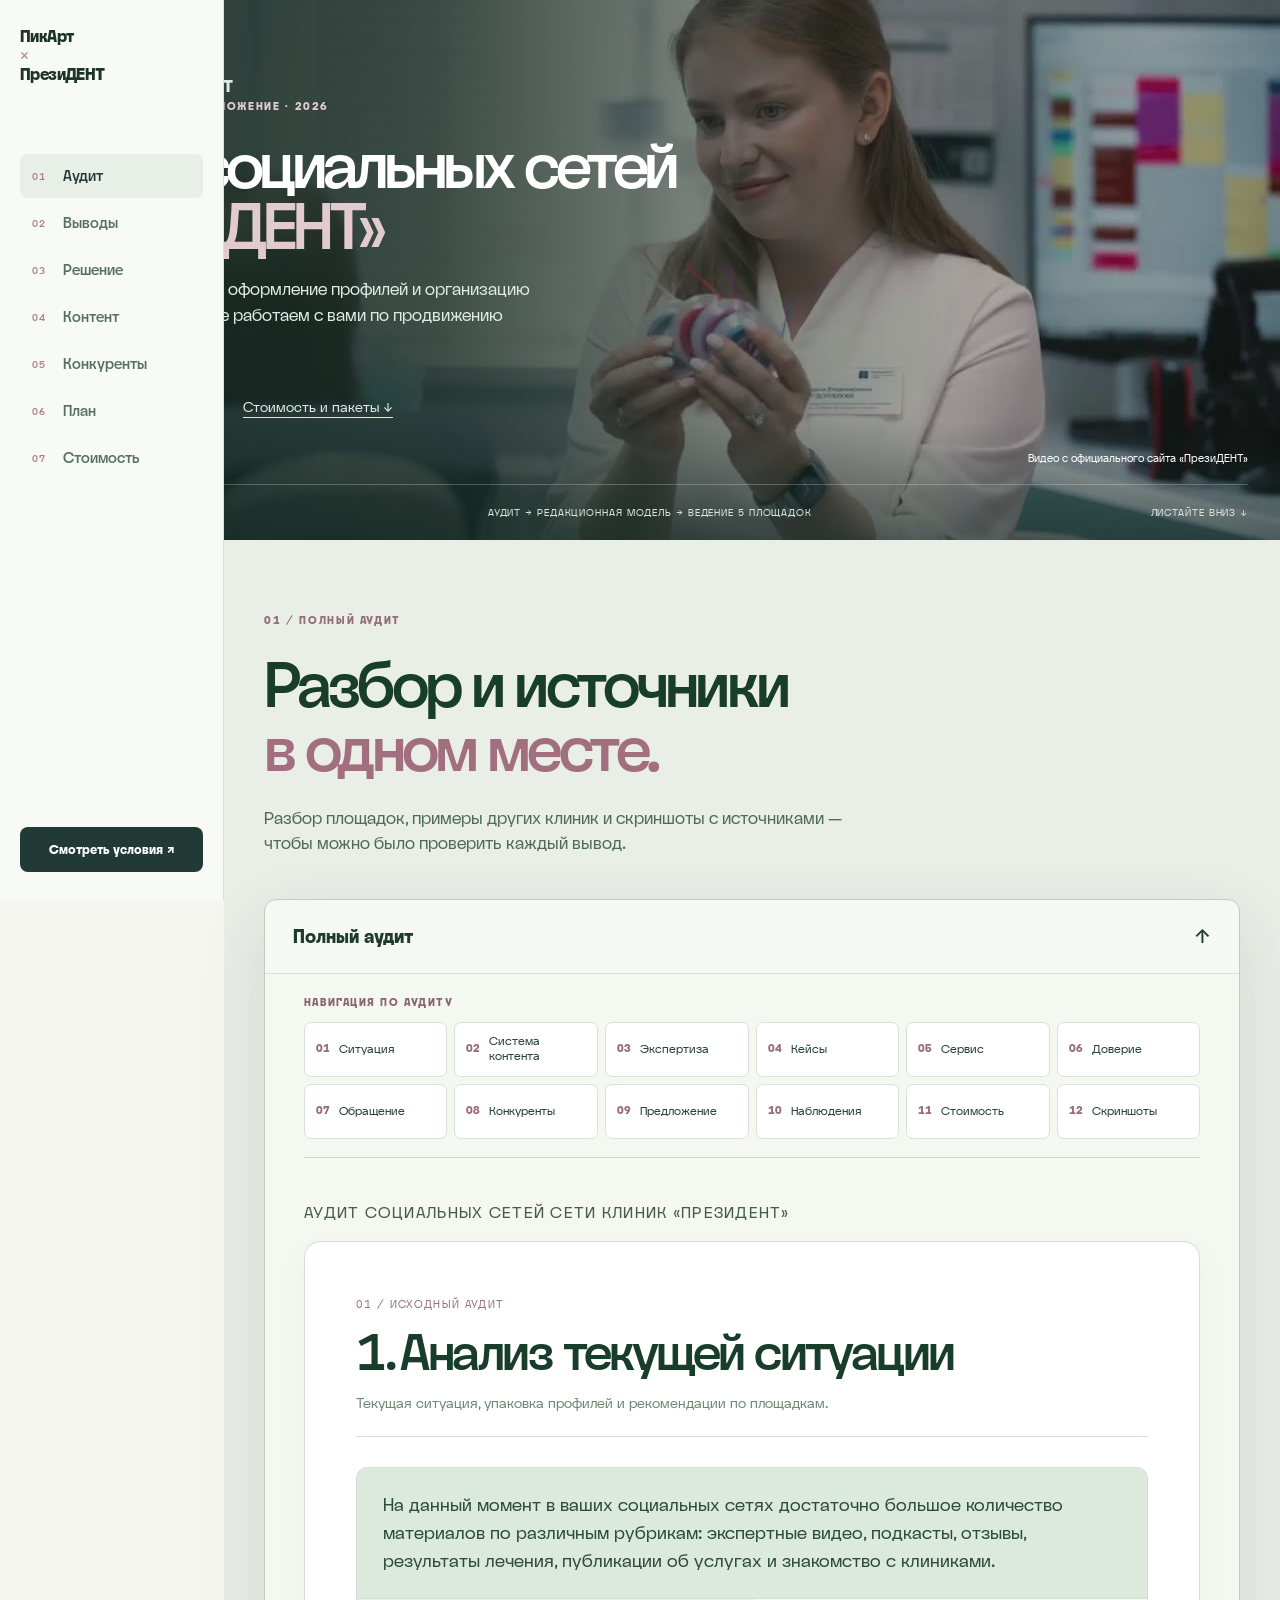
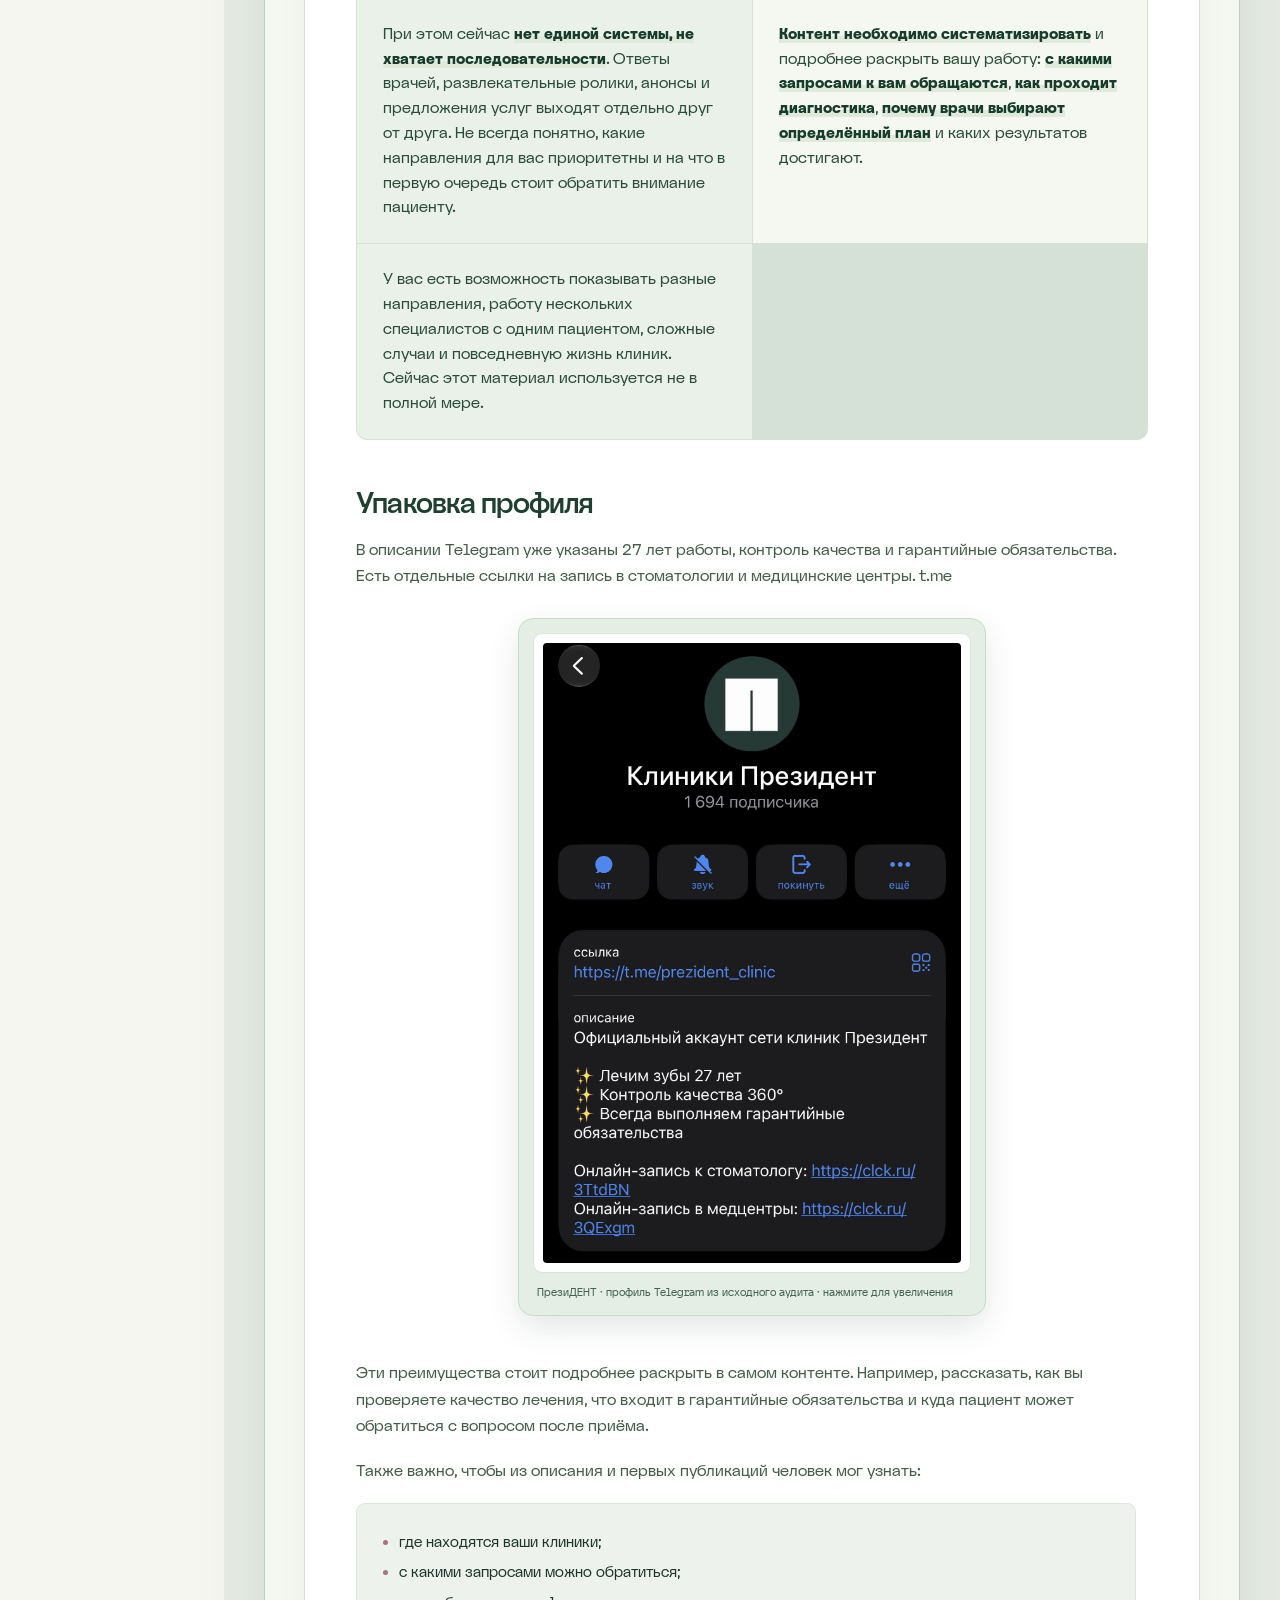
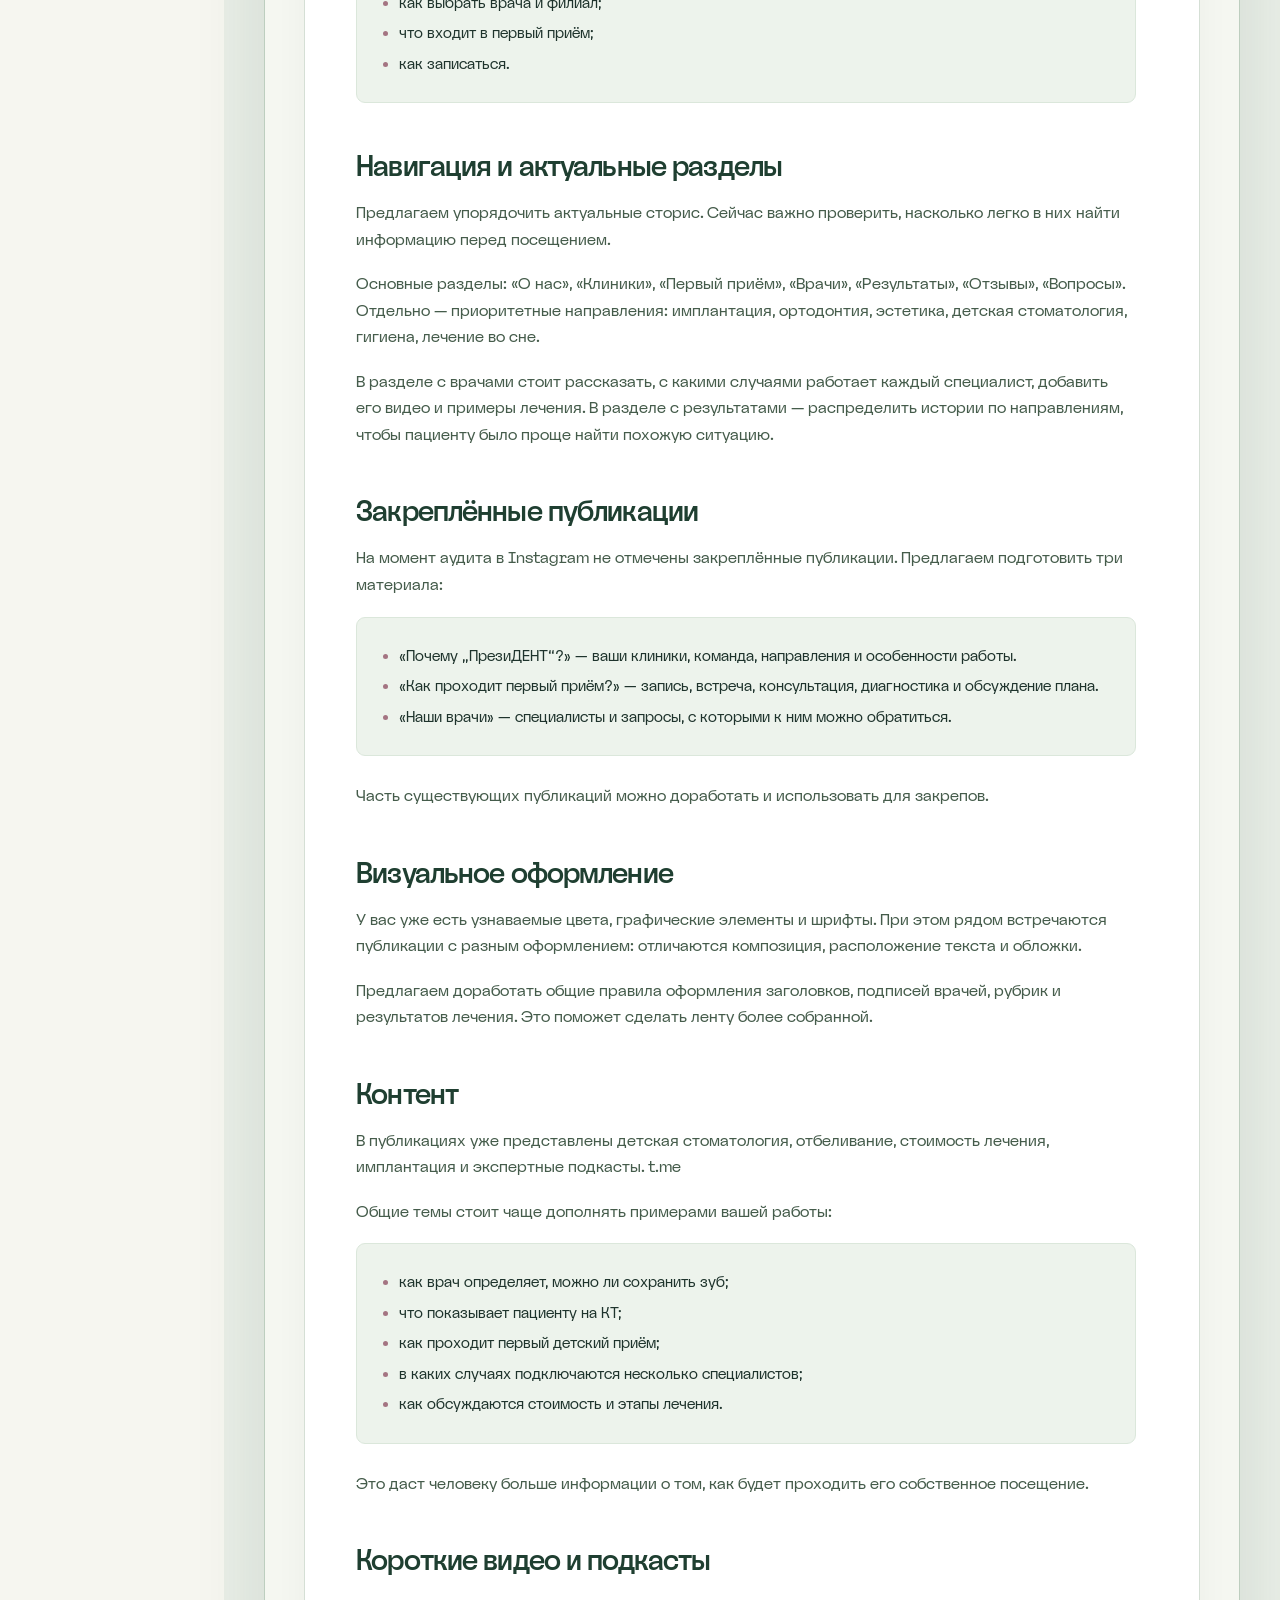
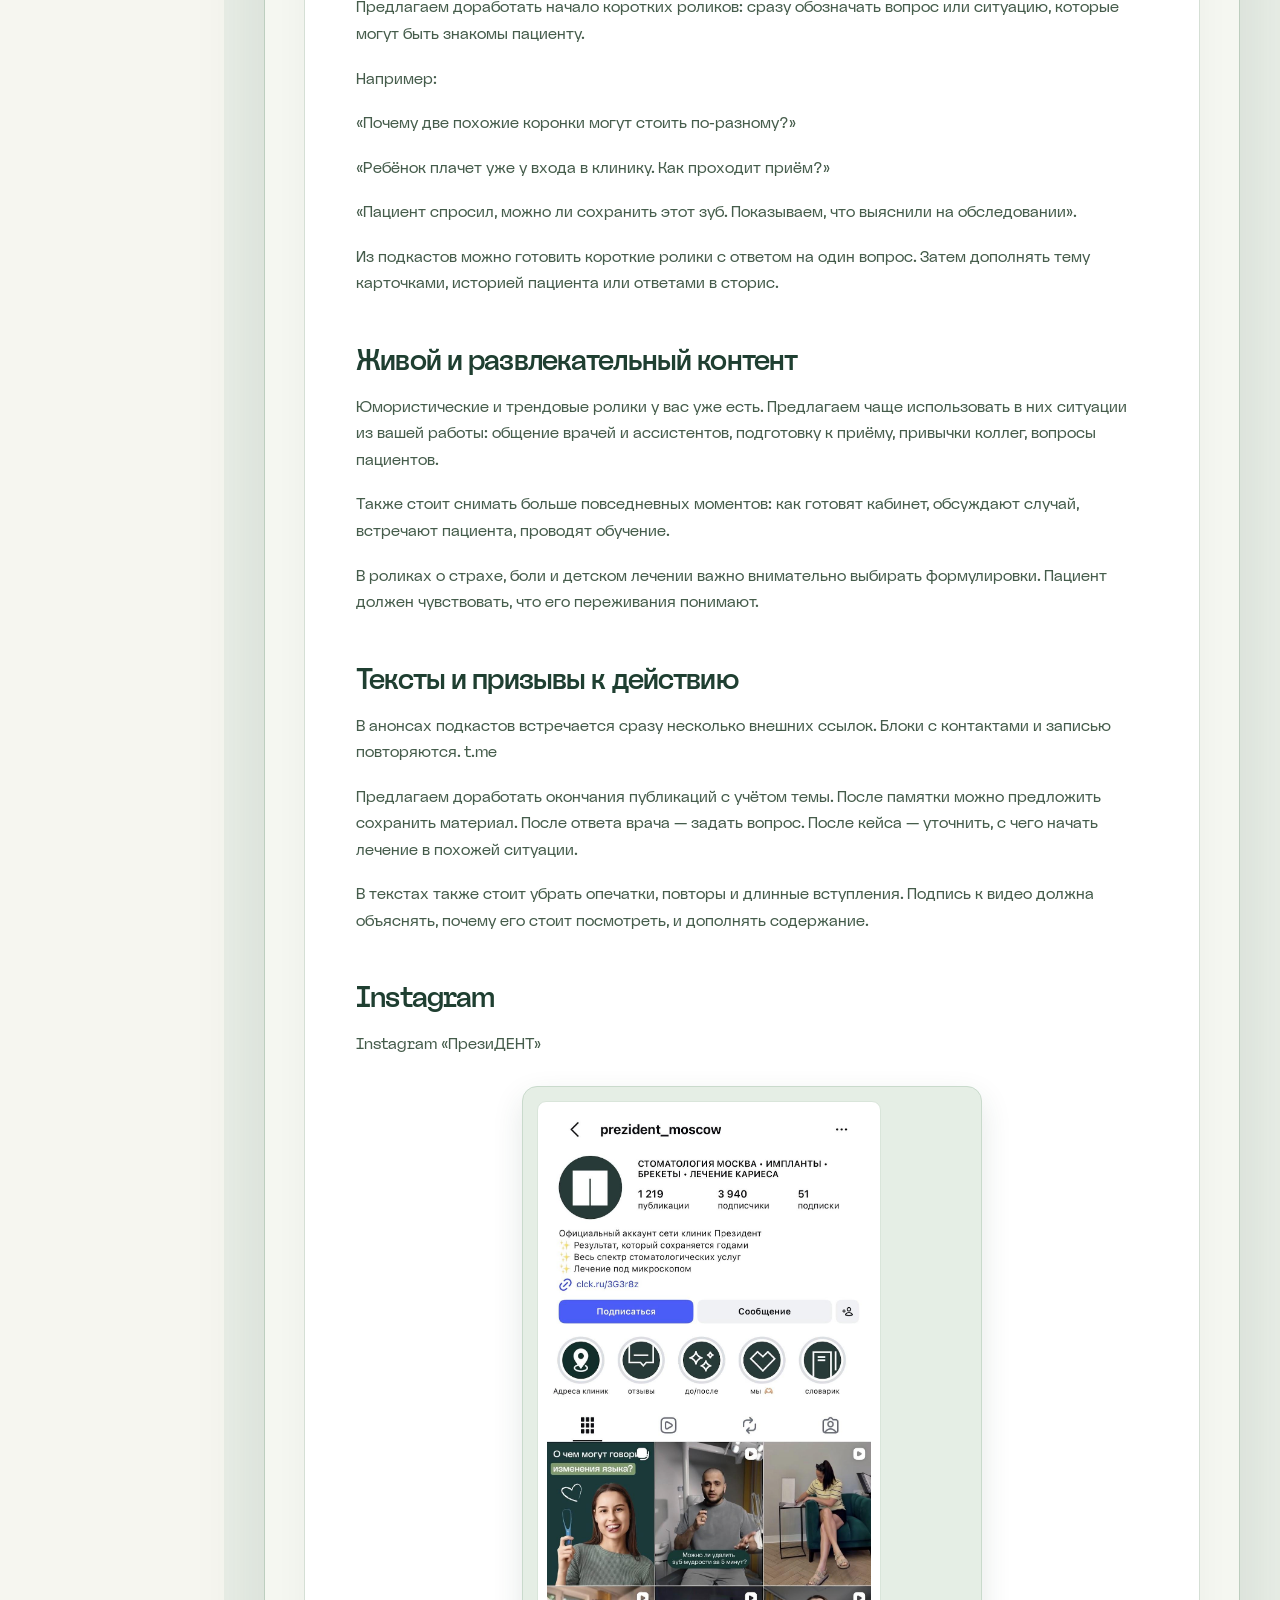
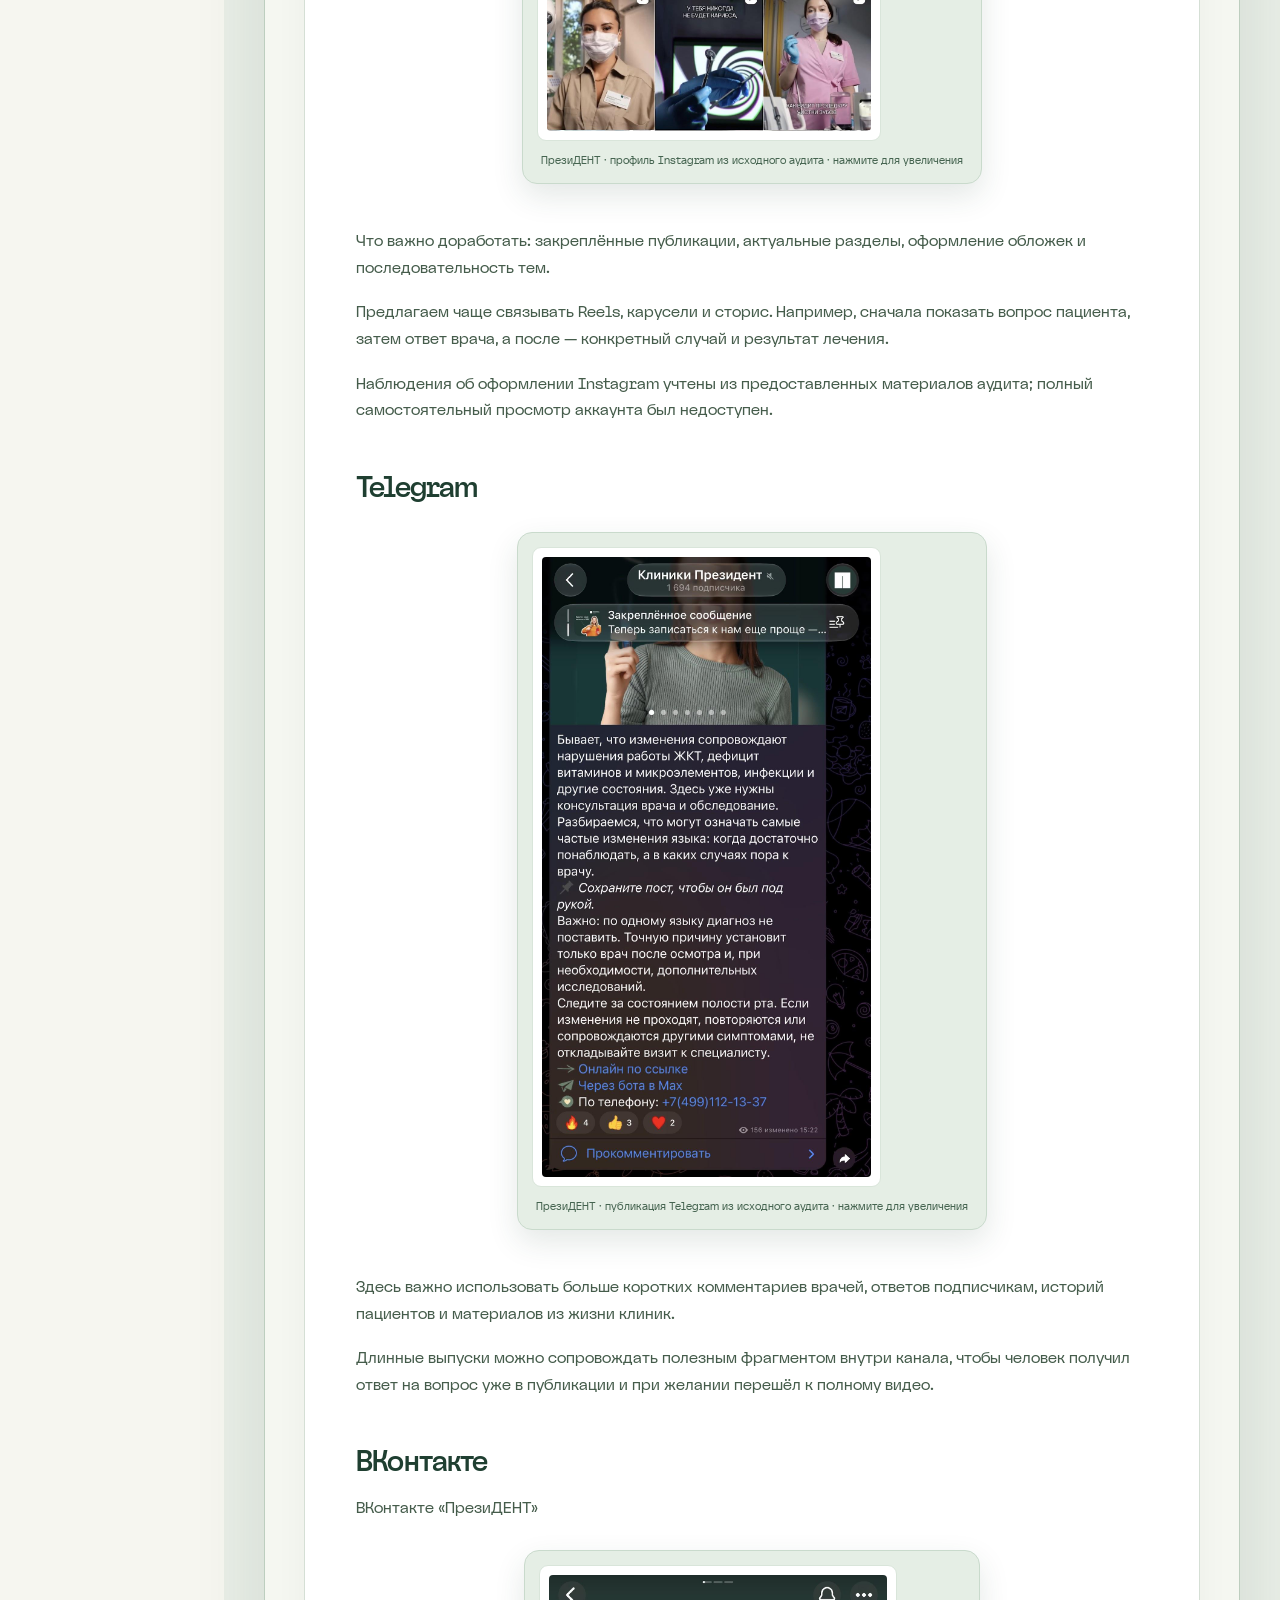
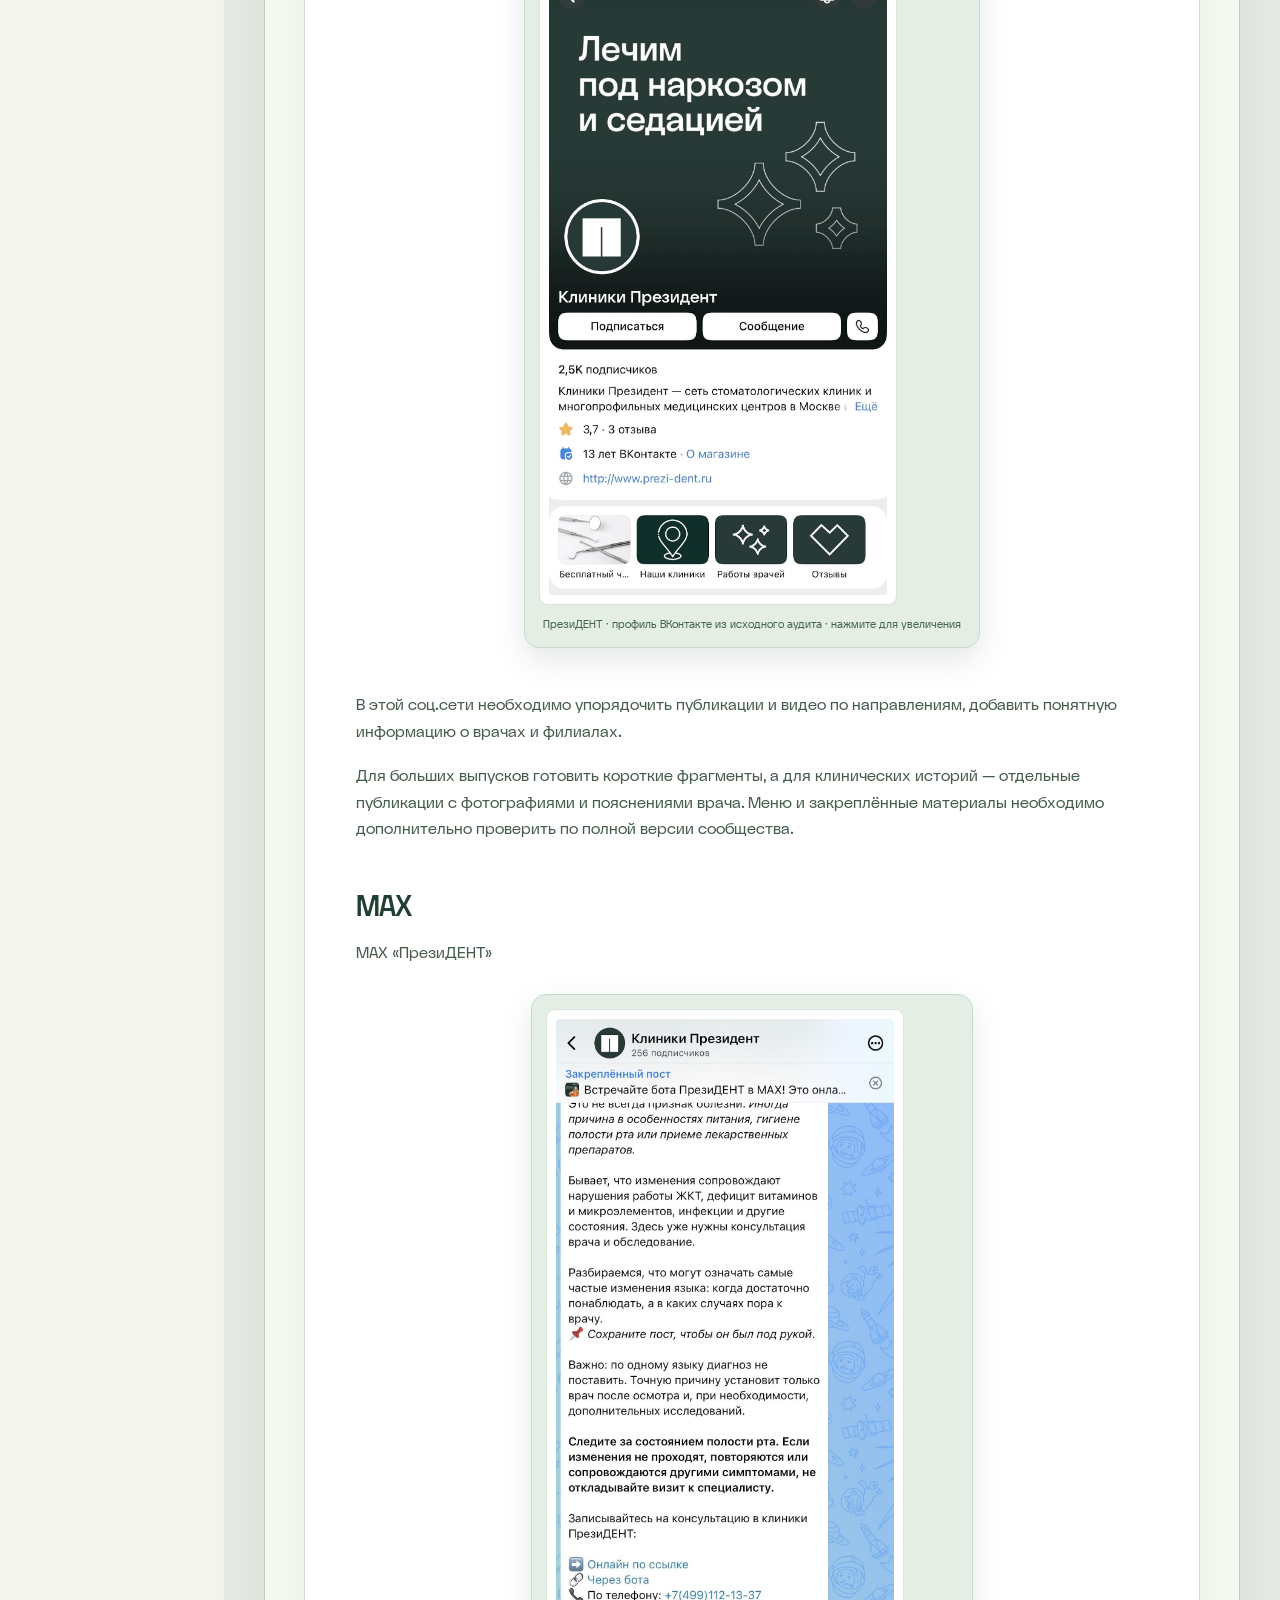
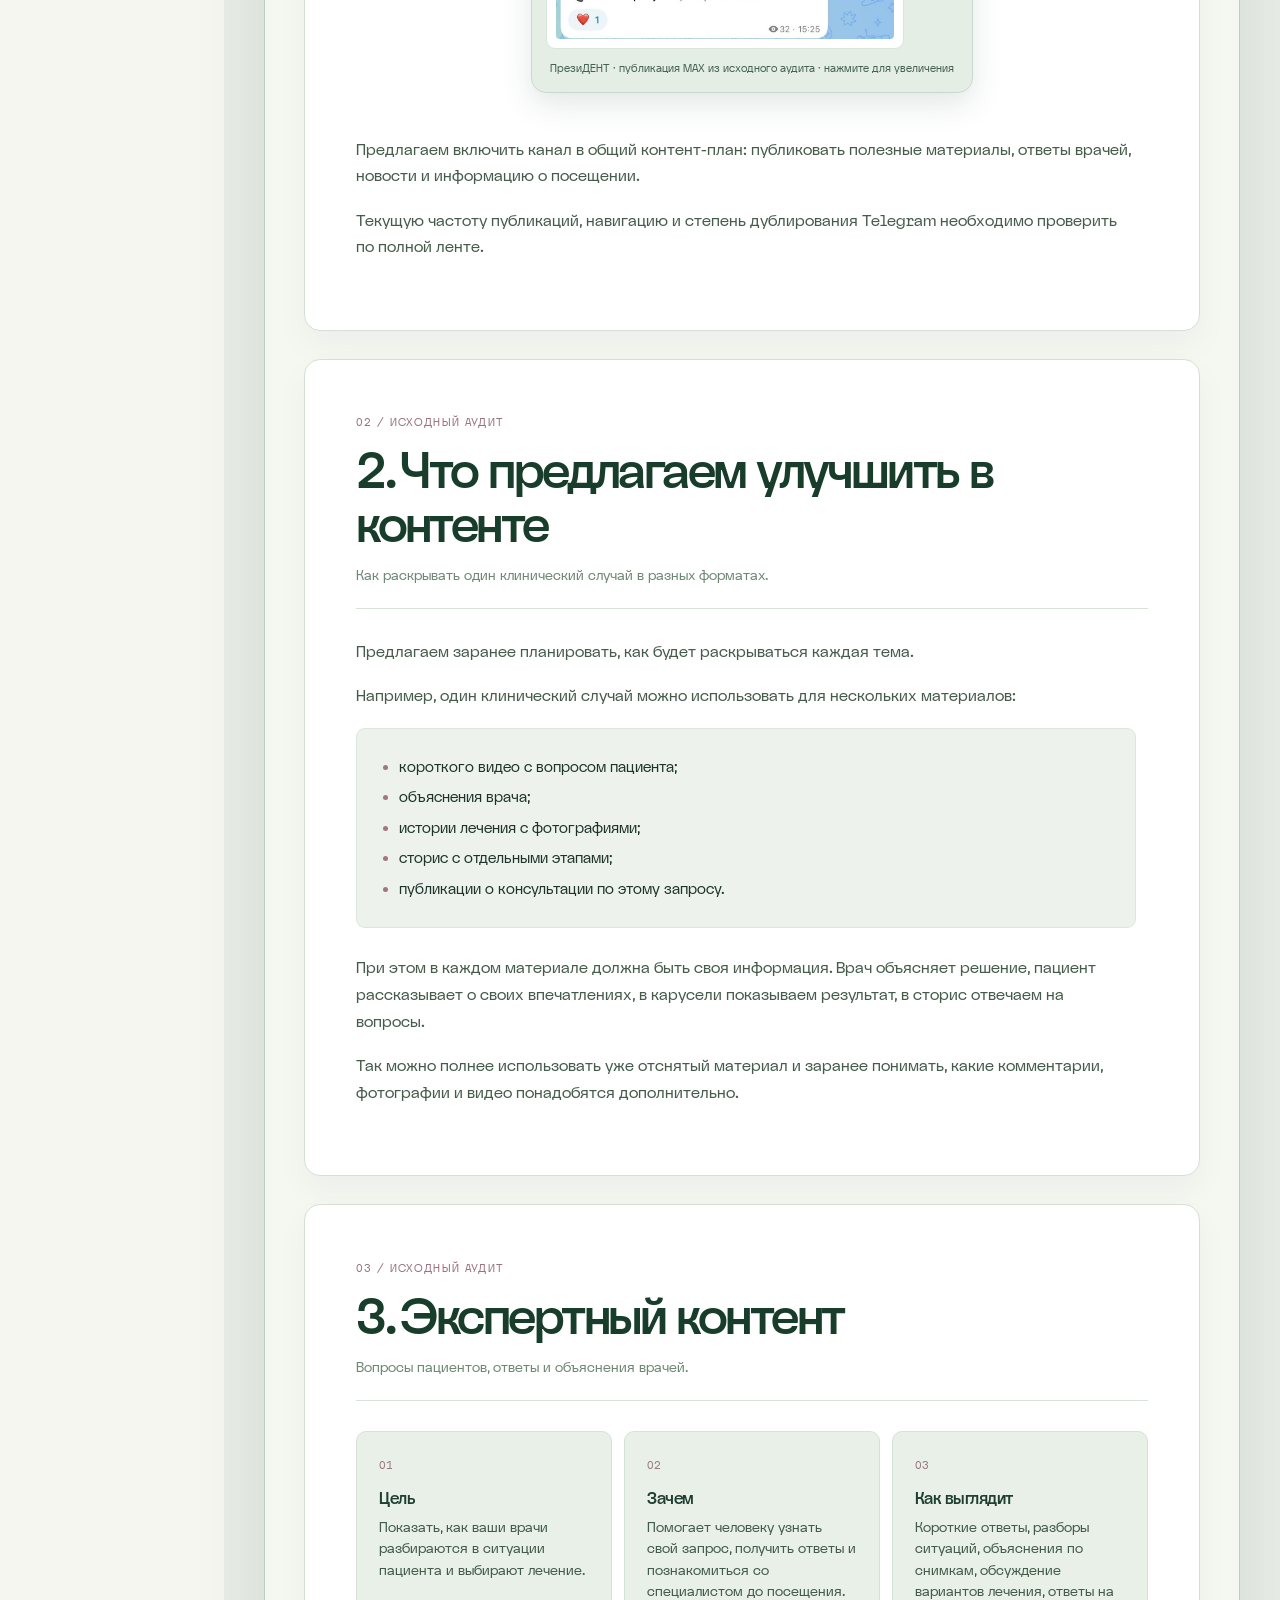
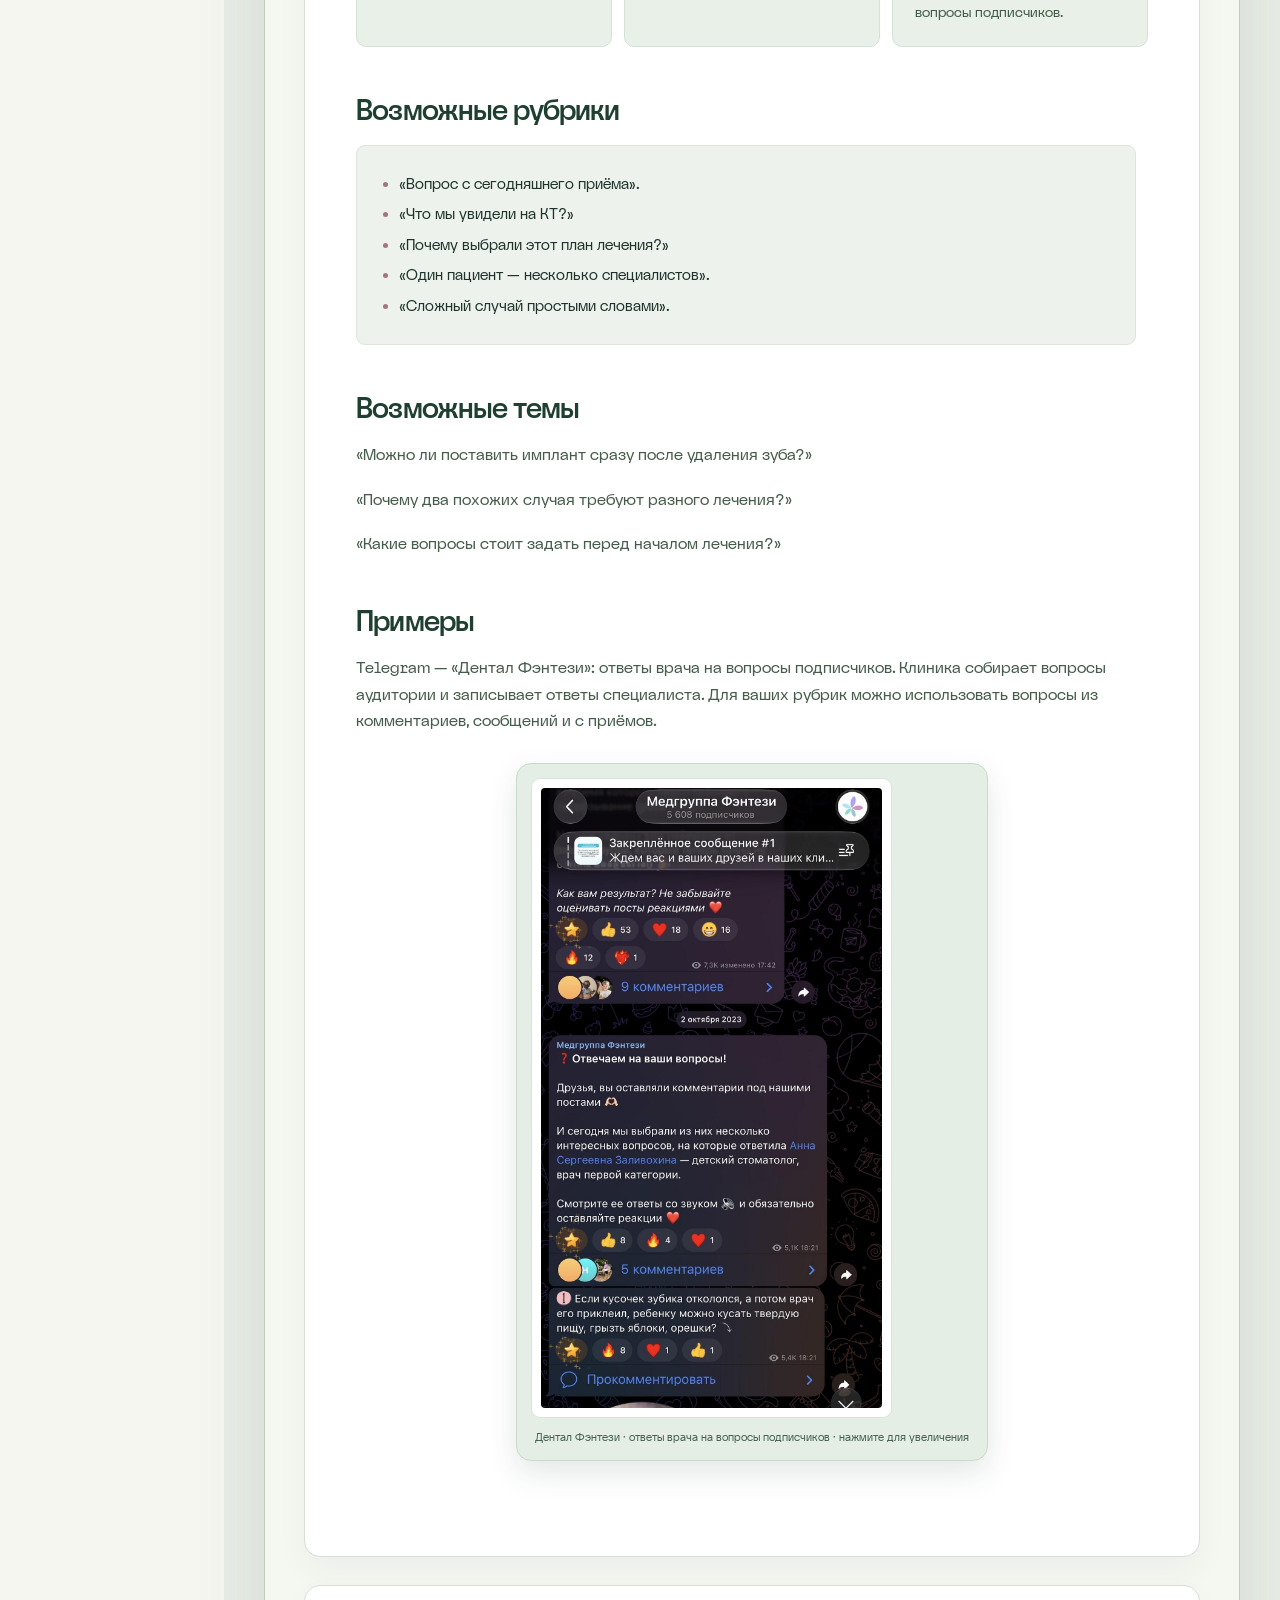
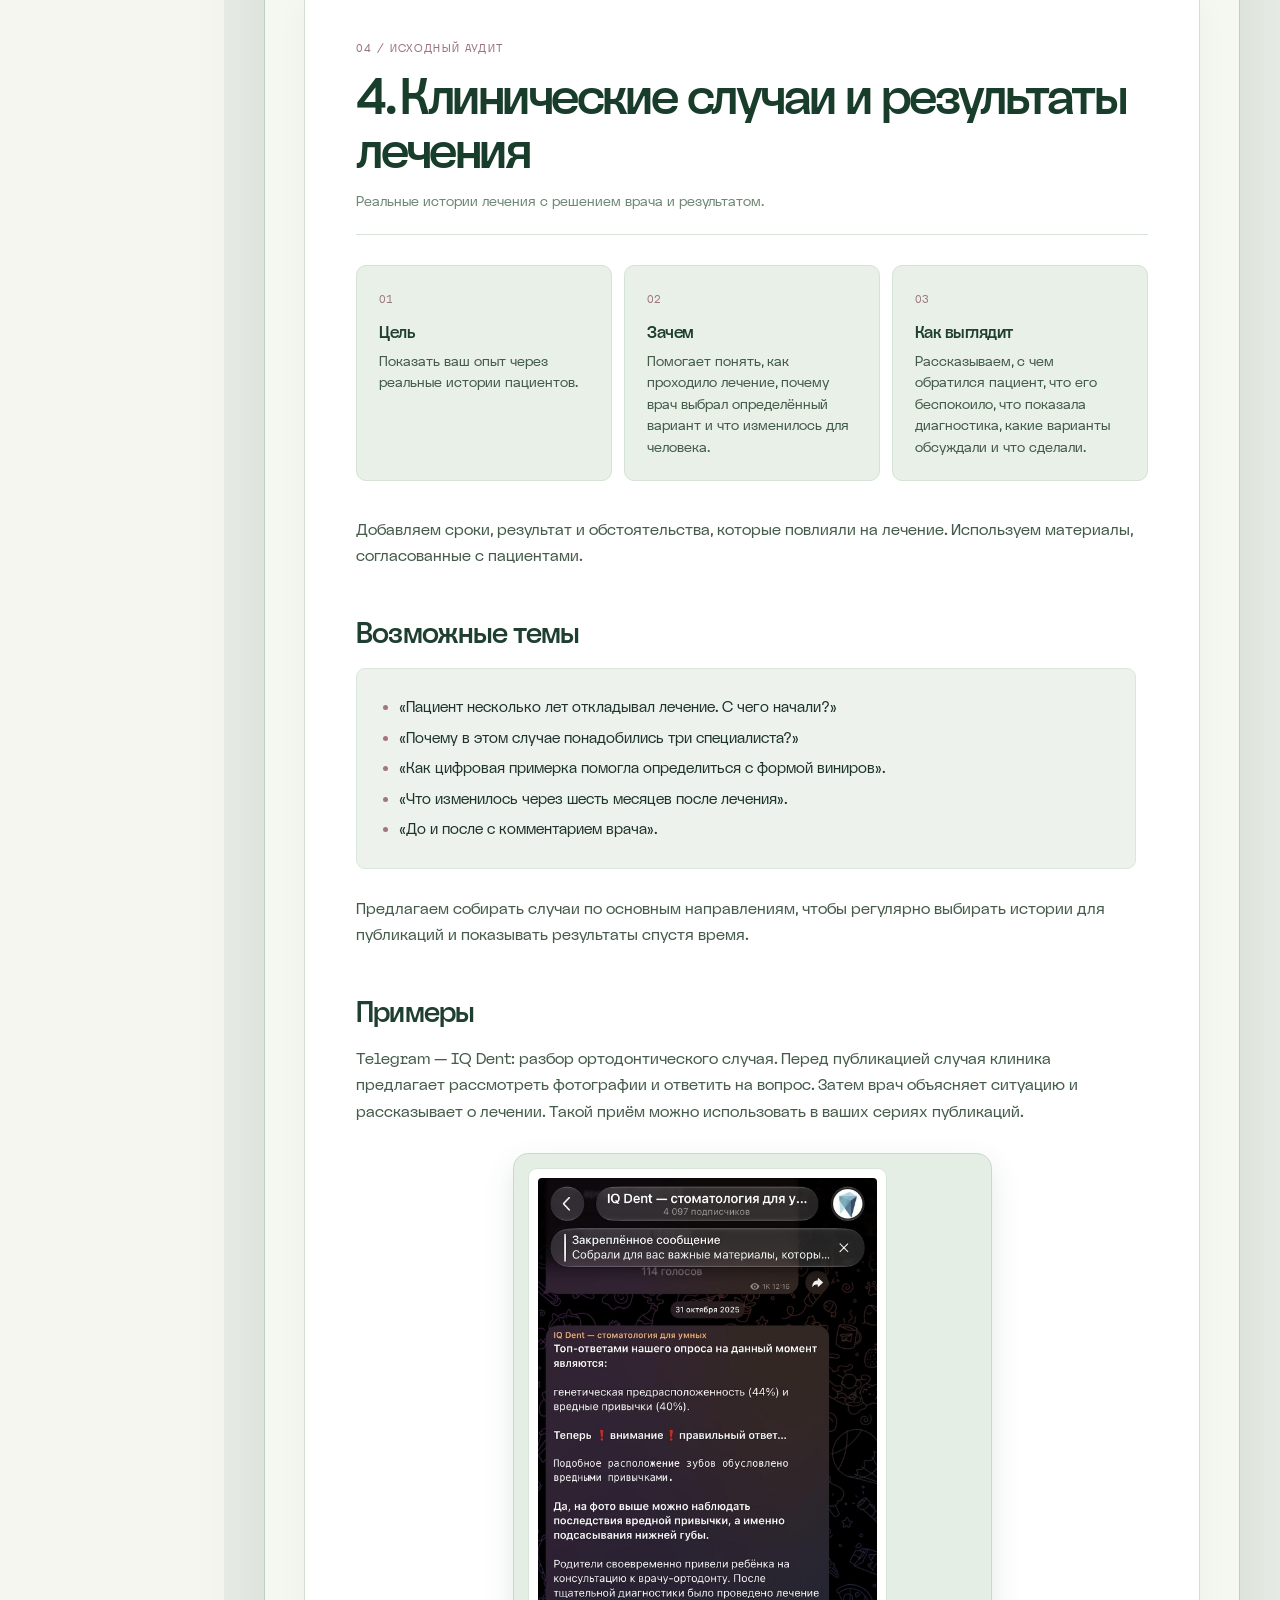
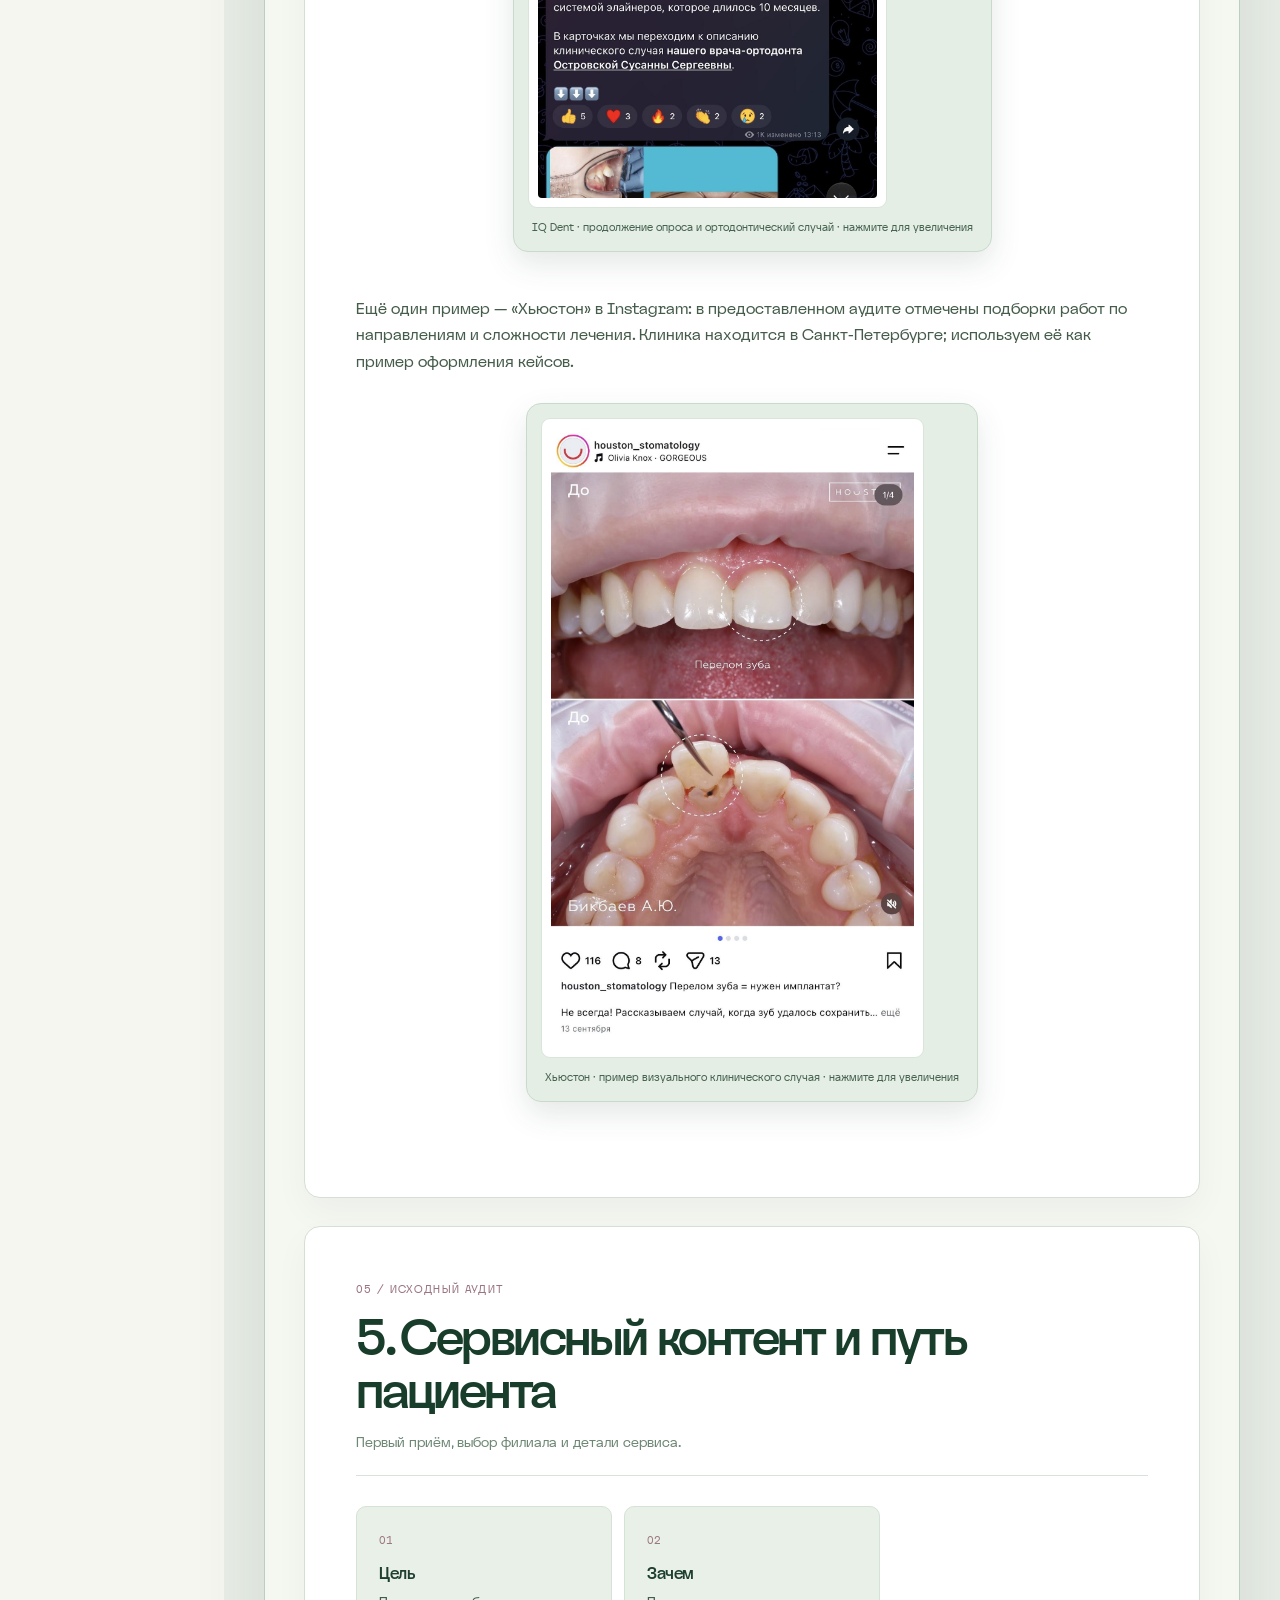
==== commit 86c54614: "Remove presentation counts from audit copy" ====
--- a/index.html
+++ b/index.html
@@ -6,7 +6,7 @@
   <meta name="description" content="Аудит социальных сетей и предложение по ведению для сети клиник ПрезиДЕНТ">
   <title>ПрезиДЕНТ × ПикАрт — аудит и предложение</title>
   <link rel="icon" href="assets/brand/prezident-logo.svg" type="image/svg+xml">
-  <link rel="stylesheet" href="style.css?v=10">
+  <link rel="stylesheet" href="style.css?v=11">
 </head>
 <body class="proposal-page">
 
@@ -20,7 +20,7 @@
 <aside class="proposal-sidebar" aria-label="Разделы предложения"><a class="sidebar-brand" href="#top"><span>ПикАрт</span><i>×</i><span>ПрезиДЕНТ</span></a><nav aria-label="Навигация по КП"><a href="#full-audit"><small>01</small>Аудит</a><a href="#audit"><small>02</small>Выводы</a><a href="#approach"><small>03</small>Решение</a><a href="#content"><small>04</small>Контент</a><a href="#market"><small>05</small>Конкуренты</a><a href="#work"><small>06</small>План</a><a href="#pricing"><small>07</small>Стоимость</a></nav><a class="sidebar-cta" href="#pricing">Смотреть условия ↗</a></aside>
 <div class="proposal-body">
 
-<section class="source-teaser section" id="full-audit"><div class="shell"><div class="source-teaser-inner"><div><p class="eyebrow">01 / Полный аудит</p><h2>Разбор и источники<br><em>в одном месте.</em></h2><p>12 глав исходного разбора, сравнение 10 конкурентов и 22 изображения. Откройте подробности, когда понадобится проверить пример или вывод.</p></div><span class="audit-count">12 глав · 22 изображения</span></div><details class="embedded-audit" id="audit-details" open><summary>Открыть полный аудит <span aria-hidden="true">↓</span></summary><div class="embedded-audit-content"><nav class="audit-chapters" aria-label="Главы полного аудита"><span class="audit-chapters-label">Навигация по аудиту</span><div class="audit-chapter-links"><a href="#section-1"><small>01</small>Ситуация</a><a href="#section-2"><small>02</small>Система контента</a><a href="#section-3"><small>03</small>Экспертиза</a><a href="#section-4"><small>04</small>Кейсы</a><a href="#section-5"><small>05</small>Сервис</a><a href="#section-6"><small>06</small>Доверие</a><a href="#section-7"><small>07</small>Обращение</a><a href="#section-8"><small>08</small>Конкуренты</a><a href="#section-9"><small>09</small>Предложение</a><a href="#section-10"><small>10</small>Наблюдения</a><a href="#section-11"><small>11</small>Стоимость</a><a href="#section-12"><small>12</small>Скриншоты</a></div></nav><article class="audit-document"><p class="document-title">Аудит социальных сетей сети клиник «ПрезиДЕНТ»</p><section class="doc-section" id="section-1"><header><span class="section-number">01 / Исходный аудит</span><h2>1. Анализ текущей ситуации</h2><span class="section-preview">Текущая ситуация, упаковка профилей и рекомендации по площадкам.</span></header><div class="section-body"><div class="audit-opening"><p>На данный момент в ваших социальных сетях достаточно большое количество материалов по различным рубрикам: экспертные видео, подкасты, отзывы, результаты лечения, публикации об услугах и знакомство с клиниками.</p><p>При этом сейчас <strong>нет единой системы, не хватает последовательности</strong>. Ответы врачей, развлекательные ролики, анонсы и предложения услуг выходят отдельно друг от друга. Не всегда понятно, какие направления для вас приоритетны и на что в первую очередь стоит обратить внимание пациенту.</p><p><strong>Контент необходимо систематизировать</strong> и подробнее раскрыть вашу работу: <strong>с какими запросами к вам обращаются</strong>, <strong>как проходит диагностика</strong>, <strong>почему врачи выбирают определённый план</strong> и каких результатов достигают.</p><p>У вас есть возможность показывать разные направления, работу нескольких специалистов с одним пациентом, сложные случаи и повседневную жизнь клиник. Сейчас этот материал используется не в полной мере.</p></div><h3>Упаковка профиля</h3><p>В описании Telegram уже указаны 27 лет работы, контроль качества и гарантийные обязательства. Есть отдельные ссылки на запись в стоматологии и медицинские центры. t.me</p><figure class="doc-figure portrait"><button class="zoom" type="button" data-image="assets/image11.jpg" data-caption="ПрезиДЕНТ · профиль Telegram из исходного аудита" aria-label="Увеличить снимок: ПрезиДЕНТ · профиль Telegram из исходного аудита"><img src="assets/image11.jpg" alt="ПрезиДЕНТ · профиль Telegram из исходного аудита" loading="lazy"></button><figcaption>ПрезиДЕНТ · профиль Telegram из исходного аудита · нажмите для увеличения</figcaption></figure><p>Эти преимущества стоит подробнее раскрыть в самом контенте. Например, рассказать, как вы проверяете качество лечения, что входит в гарантийные обязательства и куда пациент может обратиться с вопросом после приёма.</p><p>Также важно, чтобы из описания и первых публикаций человек мог узнать:</p><ul class="source-list"><li>где находятся ваши клиники;</li><li>с какими запросами можно обратиться;</li><li>как выбрать врача и филиал;</li><li>что входит в первый приём;</li><li>как записаться.</li></ul><h3>Навигация и актуальные разделы</h3><p>Предлагаем упорядочить актуальные сторис. Сейчас важно проверить, насколько легко в них найти информацию перед посещением.</p><p>Основные разделы: «О нас», «Клиники», «Первый приём», «Врачи», «Результаты», «Отзывы», «Вопросы». Отдельно — приоритетные направления: имплантация, ортодонтия, эстетика, детская стоматология, гигиена, лечение во сне.</p><p>В разделе с врачами стоит рассказать, с какими случаями работает каждый специалист, добавить его видео и примеры лечения. В разделе с результатами — распределить истории по направлениям, чтобы пациенту было проще найти похожую ситуацию.</p><h3>Закреплённые публикации</h3><p>На момент аудита в Instagram не отмечены закреплённые публикации. Предлагаем подготовить три материала:</p><ul class="source-list"><li>«Почему „ПрезиДЕНТ“?» — ваши клиники, команда, направления и особенности работы.</li><li>«Как проходит первый приём?» — запись, встреча, консультация, диагностика и обсуждение плана.</li><li>«Наши врачи» — специалисты и запросы, с которыми к ним можно обратиться.</li></ul><p>Часть существующих публикаций можно доработать и использовать для закрепов.</p><h3>Визуальное оформление</h3><p>У вас уже есть узнаваемые цвета, графические элементы и шрифты. При этом рядом встречаются публикации с разным оформлением: отличаются композиция, расположение текста и обложки.</p><p>Предлагаем доработать общие правила оформления заголовков, подписей врачей, рубрик и результатов лечения. Это поможет сделать ленту более собранной.</p><h3>Контент</h3><p>В публикациях уже представлены детская стоматология, отбеливание, стоимость лечения, имплантация и экспертные подкасты. t.me</p><p>Общие темы стоит чаще дополнять примерами вашей работы:</p><ul class="source-list"><li>как врач определяет, можно ли сохранить зуб;</li><li>что показывает пациенту на КТ;</li><li>как проходит первый детский приём;</li><li>в каких случаях подключаются несколько специалистов;</li><li>как обсуждаются стоимость и этапы лечения.</li></ul><p>Это даст человеку больше информации о том, как будет проходить его собственное посещение.</p><h3>Короткие видео и подкасты</h3><p>Предлагаем доработать начало коротких роликов: сразу обозначать вопрос или ситуацию, которые могут быть знакомы пациенту.</p><p>Например:</p><p>«Почему две похожие коронки могут стоить по-разному?»</p><p>«Ребёнок плачет уже у входа в клинику. Как проходит приём?»</p><p>«Пациент спросил, можно ли сохранить этот зуб. Показываем, что выяснили на обследовании».</p><p>Из подкастов можно готовить короткие ролики с ответом на один вопрос. Затем дополнять тему карточками, историей пациента или ответами в сторис.</p><h3>Живой и развлекательный контент</h3><p>Юмористические и трендовые ролики у вас уже есть. Предлагаем чаще использовать в них ситуации из вашей работы: общение врачей и ассистентов, подготовку к приёму, привычки коллег, вопросы пациентов.</p><p>Также стоит снимать больше повседневных моментов: как готовят кабинет, обсуждают случай, встречают пациента, проводят обучение.</p><p>В роликах о страхе, боли и детском лечении важно внимательно выбирать формулировки. Пациент должен чувствовать, что его переживания понимают.</p><h3>Тексты и призывы к действию</h3><p>В анонсах подкастов встречается сразу несколько внешних ссылок. Блоки с контактами и записью повторяются. t.me</p><p>Предлагаем доработать окончания публикаций с учётом темы. После памятки можно предложить сохранить материал. После ответа врача — задать вопрос. После кейса — уточнить, с чего начать лечение в похожей ситуации.</p><p>В текстах также стоит убрать опечатки, повторы и длинные вступления. Подпись к видео должна объяснять, почему его стоит посмотреть, и дополнять содержание.</p><h3>Instagram</h3><p>Instagram «ПрезиДЕНТ»</p><figure class="doc-figure portrait"><button class="zoom" type="button" data-image="assets/image17.jpg" data-caption="ПрезиДЕНТ · профиль Instagram из исходного аудита" aria-label="Увеличить снимок: ПрезиДЕНТ · профиль Instagram из исходного аудита"><img src="assets/image17.jpg" alt="ПрезиДЕНТ · профиль Instagram из исходного аудита" loading="lazy"></button><figcaption>ПрезиДЕНТ · профиль Instagram из исходного аудита · нажмите для увеличения</figcaption></figure><p>Что важно доработать:  закреплённые публикации, актуальные разделы, оформление обложек и последовательность тем.</p><p>Предлагаем чаще связывать Reels, карусели и сторис. Например, сначала показать вопрос пациента, затем ответ врача, а после — конкретный случай и результат лечения.</p><p>Наблюдения об оформлении Instagram учтены из предоставленных материалов аудита; полный самостоятельный просмотр аккаунта был недоступен.</p><h3>Telegram</h3><figure class="doc-figure portrait"><button class="zoom" type="button" data-image="assets/image16.jpg" data-caption="ПрезиДЕНТ · публикация Telegram из исходного аудита" aria-label="Увеличить снимок: ПрезиДЕНТ · публикация Telegram из исходного аудита"><img src="assets/image16.jpg" alt="ПрезиДЕНТ · публикация Telegram из исходного аудита" loading="lazy"></button><figcaption>ПрезиДЕНТ · публикация Telegram из исходного аудита · нажмите для увеличения</figcaption></figure><p>Здесь важно использовать больше коротких комментариев врачей, ответов подписчикам, историй пациентов и материалов из жизни клиник.</p><p>Длинные выпуски можно сопровождать полезным фрагментом внутри канала, чтобы человек получил ответ на вопрос уже в публикации и при желании перешёл к полному видео.</p><h3>ВКонтакте</h3><p>ВКонтакте «ПрезиДЕНТ»</p><figure class="doc-figure portrait"><button class="zoom" type="button" data-image="assets/image13.jpg" data-caption="ПрезиДЕНТ · профиль ВКонтакте из исходного аудита" aria-label="Увеличить снимок: ПрезиДЕНТ · профиль ВКонтакте из исходного аудита"><img src="assets/image13.jpg" alt="ПрезиДЕНТ · профиль ВКонтакте из исходного аудита" loading="lazy"></button><figcaption>ПрезиДЕНТ · профиль ВКонтакте из исходного аудита · нажмите для увеличения</figcaption></figure><p>В этой соц.сети необходимо упорядочить публикации и видео по направлениям, добавить понятную информацию о врачах и филиалах.</p><p>Для больших выпусков готовить короткие фрагменты, а для клинических историй — отдельные публикации с фотографиями и пояснениями врача. Меню и закреплённые материалы необходимо дополнительно проверить по полной версии сообщества.</p><h3>MAX</h3><p>MAX «ПрезиДЕНТ»</p><figure class="doc-figure portrait"><button class="zoom" type="button" data-image="assets/image21.jpg" data-caption="ПрезиДЕНТ · публикация MAX из исходного аудита" aria-label="Увеличить снимок: ПрезиДЕНТ · публикация MAX из исходного аудита"><img src="assets/image21.jpg" alt="ПрезиДЕНТ · публикация MAX из исходного аудита" loading="lazy"></button><figcaption>ПрезиДЕНТ · публикация MAX из исходного аудита · нажмите для увеличения</figcaption></figure><p>Предлагаем включить канал в общий контент-план: публиковать полезные материалы, ответы врачей, новости и информацию о посещении.</p><p>Текущую частоту публикаций, навигацию и степень дублирования Telegram необходимо проверить по полной ленте.</p></div></section><section class="doc-section" id="section-2"><header><span class="section-number">02 / Исходный аудит</span><h2>2. Что предлагаем улучшить в контенте</h2><span class="section-preview">Как раскрывать один клинический случай в разных форматах.</span></header><div class="section-body"><p>Предлагаем заранее планировать, как будет раскрываться каждая тема.</p><p>Например, один клинический случай можно использовать для нескольких материалов:</p><ul class="source-list"><li>короткого видео с вопросом пациента;</li><li>объяснения врача;</li><li>истории лечения с фотографиями;</li><li>сторис с отдельными этапами;</li><li>публикации о консультации по этому запросу.</li></ul><p>При этом в каждом материале должна быть своя информация. Врач объясняет решение, пациент рассказывает о своих впечатлениях, в карусели показываем результат, в сторис отвечаем на вопросы.</p><p>Так можно полнее использовать уже отснятый материал и заранее понимать, какие комментарии, фотографии и видео понадобятся дополнительно.</p></div></section><section class="doc-section content-kind" id="section-3"><header><span class="section-number">03 / Исходный аудит</span><h2>3. Экспертный контент</h2><span class="section-preview">Вопросы пациентов, ответы и объяснения врачей.</span></header><div class="section-body"><div class="audit-facts"><div class="audit-fact"><span>01</span><h3>Цель</h3><p>Показать, как ваши врачи разбираются в ситуации пациента и выбирают лечение.</p></div><div class="audit-fact"><span>02</span><h3>Зачем</h3><p>Помогает человеку узнать свой запрос, получить ответы и познакомиться со специалистом до посещения.</p></div><div class="audit-fact"><span>03</span><h3>Как выглядит</h3><p>Короткие ответы, разборы ситуаций, объяснения по снимкам, обсуждение вариантов лечения, ответы на вопросы подписчиков.</p></div></div><h3>Возможные рубрики</h3><ul class="source-list"><li>«Вопрос с сегодняшнего приёма».</li><li>«Что мы увидели на КТ?»</li><li>«Почему выбрали этот план лечения?»</li><li>«Один пациент — несколько специалистов».</li><li>«Сложный случай простыми словами».</li></ul><h3>Возможные темы</h3><p>«Можно ли поставить имплант сразу после удаления зуба?»</p><p>«Почему два похожих случая требуют разного лечения?»</p><p>«Какие вопросы стоит задать перед началом лечения?»</p><h3>Примеры</h3><p>Telegram — «Дентал Фэнтези»: ответы врача на вопросы подписчиков. Клиника собирает вопросы аудитории и записывает ответы специалиста. Для ваших рубрик можно использовать вопросы из комментариев, сообщений и с приёмов. </p><figure class="doc-figure portrait"><button class="zoom" type="button" data-image="assets/image12.jpg" data-caption="Дентал Фэнтези · ответы врача на вопросы подписчиков" aria-label="Увеличить снимок: Дентал Фэнтези · ответы врача на вопросы подписчиков"><img src="assets/image12.jpg" alt="Дентал Фэнтези · ответы врача на вопросы подписчиков" loading="lazy"></button><figcaption>Дентал Фэнтези · ответы врача на вопросы подписчиков · нажмите для увеличения</figcaption></figure></div></section><section class="doc-section content-kind" id="section-4"><header><span class="section-number">04 / Исходный аудит</span><h2>4. Клинические случаи и результаты лечения</h2><span class="section-preview">Реальные истории лечения с решением врача и результатом.</span></header><div class="section-body"><div class="audit-facts"><div class="audit-fact"><span>01</span><h3>Цель</h3><p>Показать ваш опыт через реальные истории пациентов.</p></div><div class="audit-fact"><span>02</span><h3>Зачем</h3><p>Помогает понять, как проходило лечение, почему врач выбрал определённый вариант и что изменилось для человека.</p></div><div class="audit-fact"><span>03</span><h3>Как выглядит</h3><p>Рассказываем, с чем обратился пациент, что его беспокоило, что показала диагностика, какие варианты обсуждали и что сделали.</p></div></div><p>Добавляем сроки, результат и обстоятельства, которые повлияли на лечение. Используем материалы, согласованные с пациентами.</p><h3>Возможные темы</h3><ul class="source-list"><li>«Пациент несколько лет откладывал лечение. С чего начали?»</li><li>«Почему в этом случае понадобились три специалиста?»</li><li>«Как цифровая примерка помогла определиться с формой виниров».</li><li>«Что изменилось через шесть месяцев после лечения».</li><li>«До и после с комментарием врача».</li></ul><p>Предлагаем собирать случаи по основным направлениям, чтобы регулярно выбирать истории для публикаций и показывать результаты спустя время.</p><h3>Примеры</h3><p>Telegram — IQ Dent: разбор ортодонтического случая. Перед публикацией случая клиника предлагает рассмотреть фотографии и ответить на вопрос. Затем врач объясняет ситуацию и рассказывает о лечении. Такой приём можно использовать в ваших сериях публикаций. </p><figure class="doc-figure portrait"><button class="zoom" type="button" data-image="assets/image19.jpg" data-caption="IQ Dent · продолжение опроса и ортодонтический случай" aria-label="Увеличить снимок: IQ Dent · продолжение опроса и ортодонтический случай"><img src="assets/image19.jpg" alt="IQ Dent · продолжение опроса и ортодонтический случай" loading="lazy"></button><figcaption>IQ Dent · продолжение опроса и ортодонтический случай · нажмите для увеличения</figcaption></figure><p>Ещё один пример — «Хьюстон» в Instagram: в предоставленном аудите отмечены подборки работ по направлениям и сложности лечения. Клиника находится в Санкт-Петербурге; используем её как пример оформления кейсов.</p><figure class="doc-figure portrait"><button class="zoom" type="button" data-image="assets/image18.jpg" data-caption="Хьюстон · пример визуального клинического случая" aria-label="Увеличить снимок: Хьюстон · пример визуального клинического случая"><img src="assets/image18.jpg" alt="Хьюстон · пример визуального клинического случая" loading="lazy"></button><figcaption>Хьюстон · пример визуального клинического случая · нажмите для увеличения</figcaption></figure></div></section><section class="doc-section content-kind" id="section-5"><header><span class="section-number">05 / Исходный аудит</span><h2>5. Сервисный контент и путь пациента</h2><span class="section-preview">Первый приём, выбор филиала и детали сервиса.</span></header><div class="section-body"><div class="audit-facts"><div class="audit-fact"><span>01</span><h3>Цель</h3><p>Показать, что будет происходить после обращения.</p></div><div class="audit-fact"><span>02</span><h3>Зачем</h3><p>Помогает заранее разобраться в организационных вопросах и выбрать клинику.</p></div></div><h3>Как выглядит</h3><ul class="source-list"><li>Как записаться и выбрать филиал.</li><li>Что взять на первый приём.</li><li>Как проходит консультация.</li><li>Когда пациент получает план и расчёт стоимости.</li><li>Как согласуются следующие посещения.</li><li>К кому обратиться между приёмами.</li><li>Как вы рассматриваете вопросы по качеству лечения.</li></ul><h3>Что предлагаем снимать</h3><p>Встречу администратором, подготовку кабинета, знакомство с врачом, обсуждение результатов обследования, небольшие туры по филиалам.</p><p>Здесь полезны конкретные подробности: где находится вход, как получить документы, кто помогает согласовать посещения.</p><h3>Примеры</h3><p>Telegram — «Белая радуга»: что отмечают пациенты. В публикации перечислены удобства для пациента, включая доступ к фотопротоколу, плану лечения и будущим визитам. У вас также можно подробнее рассказать о таких возможностях. </p><figure class="doc-figure portrait"><button class="zoom" type="button" data-image="assets/image20.jpg" data-caption="Белая радуга · детали сервиса глазами пациента" aria-label="Увеличить снимок: Белая радуга · детали сервиса глазами пациента"><img src="assets/image20.jpg" alt="Белая радуга · детали сервиса глазами пациента" loading="lazy"></button><figcaption>Белая радуга · детали сервиса глазами пациента · нажмите для увеличения</figcaption></figure></div></section><section class="doc-section content-kind" id="section-6"><header><span class="section-number">06 / Исходный аудит</span><h2>6. Доверительный и личный контент</h2><span class="section-preview">Врачи, команда и повседневная работа клиник.</span></header><div class="section-body"><div class="audit-facts"><div class="audit-fact"><span>01</span><h3>Цель</h3><p>Познакомить аудиторию с вашей командой.</p></div><div class="audit-fact"><span>02</span><h3>Зачем</h3><p>Помогает запомнить врача, понять его подход и увидеть людей, которые будут заниматься лечением.</p></div><div class="audit-fact"><span>03</span><h3>Как выглядит</h3><p>Рабочие моменты, обсуждение случаев, подготовка к приёму, обучение, ответы специалистов, знакомство с администраторами и ассистентами.</p></div></div><h3>Возможные темы</h3><p>«Что я обязательно объясняю пациенту на первой консультации».</p><p>«Как мы готовимся к приёму ребёнка».</p><p>«Почему этот случай обсуждали всей командой».</p><p>«Как врач и ассистент работают вместе».</p><p>«Что изменилось в нашей работе после обучения».</p><p>Предлагаем закреплять за специалистами постоянные рубрики и сохранять их манеру общения. Вопросы и сценарии готовим так, чтобы врачу было удобно отвечать своими словами.</p><h3>Примеры</h3><p>Telegram — «Дентал Фэнтези»: история лечения маленького пациента. В рассказ включены подготовка, участие родителей и действия команды. Такие подробности помогают представить, как проходит посещение с ребёнком. </p><div class="figure-pair"><figure class="doc-figure portrait"><button class="zoom" type="button" data-image="assets/image15.jpg" data-caption="Дентал Фэнтези · история лечения маленького пациента" aria-label="Увеличить снимок: Дентал Фэнтези · история лечения маленького пациента"><img src="assets/image15.jpg" alt="Дентал Фэнтези · история лечения маленького пациента" loading="lazy"></button><figcaption>Дентал Фэнтези · история лечения маленького пациента · нажмите для увеличения</figcaption></figure><figure class="doc-figure portrait"><button class="zoom" type="button" data-image="assets/image22.jpg" data-caption="Дентал Фэнтези · продолжение истории лечения" aria-label="Увеличить снимок: Дентал Фэнтези · продолжение истории лечения"><img src="assets/image22.jpg" alt="Дентал Фэнтези · продолжение истории лечения" loading="lazy"></button><figcaption>Дентал Фэнтези · продолжение истории лечения · нажмите для увеличения</figcaption></figure></div></div></section><section class="doc-section content-kind" id="section-7"><header><span class="section-number">07 / Исходный аудит</span><h2>7. Конверсионный и коммерческий контент</h2><span class="section-preview">Понятный путь к обращению после полезного контента.</span></header><div class="section-body"><div class="audit-facts"><div class="audit-fact"><span>01</span><h3>Цель</h3><p>Помочь человеку обратиться, когда он заинтересовался услугой.</p></div><div class="audit-fact"><span>02</span><h3>Зачем</h3><p>Объясняет, с каким запросом можно прийти, что входит в посещение и как определяется дальнейшее лечение.</p></div></div><h3>Как выглядит</h3><ul class="source-list"><li>Что входит в первый приём у имплантолога.</li><li>Из каких этапов складывается восстановление зуба.</li><li>Что влияет на стоимость.</li><li>Как проходит консультация ортодонта.</li><li>С чего начать, если давно откладывали лечение.</li><li>В каких филиалах доступна услуга.</li></ul><p>В акционных предложениях указываем, кому они подходят, что входит и какие действуют условия.</p><h3>Что предлагаем улучшить</h3><p>Связывать предложение с темой предыдущих публикаций. Например, после ответа врача и истории пациента рассказать, как проходит консультация по такому запросу у вас.</p><h3>Примеры</h3><p>Telegram — ProDent Concept. В контенте перечислено, что входит в обследование. Такой формат помогает заранее понять стоимость услуг и посещения клиники, а также задать уточняющие вопросы. </p><figure class="doc-figure portrait"><button class="zoom" type="button" data-image="assets/image14.jpg" data-caption="ProDent Concept · результат с пояснением метода" aria-label="Увеличить снимок: ProDent Concept · результат с пояснением метода"><img src="assets/image14.jpg" alt="ProDent Concept · результат с пояснением метода" loading="lazy"></button><figcaption>ProDent Concept · результат с пояснением метода · нажмите для увеличения</figcaption></figure></div></section><section class="doc-section" id="section-8"><header><span class="section-number">08 / Исходный аудит</span><h2>8. Анализ конкурентов</h2><span class="section-preview">10 стоматологий и конкретные приёмы, применимые для ПрезиДЕНТ.</span></header><div class="section-body"><p>В таблице представлены московские стоматологии и примеры подачи, которые можно учитывать при доработке вашего контента. Сравниваем содержание публикаций. <strong>Для оценки обращений и записей нужна внутренняя статистика</strong>.</p><div class="market-table"><table><thead><tr><th scope="col">Конкурент</th><th scope="col">Социальные сети и материалы</th><th scope="col">Что интересно в контенте</th><th scope="col">Что можно использовать</th></tr></thead><tbody><tr><td data-label="Конкурент">Refformat</td><td data-label="Социальные сети и материалы">Instagram, Telegram</td><td data-label="Что интересно в контенте">Истории пациентов с описанием запроса, выбора лечения и результата. Такие материалы представлены и на официальном сайте. refformat.ru</td><td data-label="Что можно использовать">Подробные кейсы с объяснением решений врача и пожеланий пациента</td></tr><tr><td data-label="Конкурент">«Дентал Белгравия»</td><td data-label="Социальные сети и материалы">Telegram, видеоканал</td><td data-label="Что интересно в контенте">Материалы о посещении, объяснении процедур и помощи тревожным пациентам. belgraviadent.ru</td><td data-label="Что можно использовать">Показывать, как организованы приём и сопровождение</td></tr><tr><td data-label="Конкурент">«Дентал Фэнтези»</td><td data-label="Социальные сети и материалы">Telegram</td><td data-label="Что интересно в контенте">Истории детей, участие родителей, ответы специалистов. t.me</td><td data-label="Что можно использовать">Подробнее рассказывать о подготовке семьи и детском лечении</td></tr><tr><td data-label="Конкурент">«Белая радуга»</td><td data-label="Социальные сети и материалы">Telegram</td><td data-label="Что интересно в контенте">Отзывы, впечатления от посещения, конкретные детали сервиса. t.me</td><td data-label="Что можно использовать">Материалы о том, что пациент получает и отмечает во время посещения</td></tr><tr><td data-label="Конкурент">РуДента</td><td data-label="Социальные сети и материалы">Instagram, видеоматериалы</td><td data-label="Что интересно в контенте">Ответы специалистов и объяснение отдельных методов лечения. rutube.ru</td><td data-label="Что можно использовать">Короткие экспертные серии с конкретным врачом</td></tr><tr><td data-label="Конкурент">IQ Dent</td><td data-label="Социальные сети и материалы">Telegram</td><td data-label="Что интересно в контенте">Опросы с продолжением, разборы и подборки публикаций. t.me</td><td data-label="Что можно использовать">Предлагать аудитории вопрос, затем публиковать объяснение</td></tr><tr><td data-label="Конкурент">«Все свои!»</td><td data-label="Социальные сети и материалы">Telegram, пример видео</td><td data-label="Что интересно в контенте">Ролики начинаются со знакомого пациенту сомнения или вопроса. rutube.ru</td><td data-label="Что можно использовать">Доработать первые секунды видео и заголовки</td></tr><tr><td data-label="Конкурент">AXdent / Антон Хмаренко</td><td data-label="Социальные сети и материалы">Telegram</td><td data-label="Что интересно в контенте">В описании канала представлен конкретный врач — основатель клиники. t.me</td><td data-label="Что можно использовать">Чаще знакомить аудиторию с вашими специалистами</td></tr><tr><td data-label="Конкурент">«Альянс Франсэз»</td><td data-label="Социальные сети и материалы">Telegram</td><td data-label="Что интересно в контенте">В доступной копии ленты есть вопросы перед лечением и материалы с разбивкой посещений на этапы. list.tg</td><td data-label="Что можно использовать">Объяснять, что происходит на каждом этапе</td></tr><tr><td data-label="Конкурент">ProDent Concept</td><td data-label="Социальные сети и материалы">Telegram</td><td data-label="Что интересно в контенте">Результаты с указанием врача, описание услуг и порядка посещения. t.me</td><td data-label="Что можно использовать">Добавлять к результатам комментарий специалиста и информацию об обращении</td></tr></tbody></table></div><p>«Дентал Фэнтези» и «Дентал Белгравия» входят в одну медицинскую группу. В таблице они разделены по направлениям работы.</p></div></section><section class="doc-section" id="section-9"><header><span class="section-number">09 / Исходный аудит</span><h2>9. Наше предложение</h2><span class="section-preview">Оформление, рубрики, блогеры и процесс подготовки материалов.</span></header><div class="section-body"><p>Предлагаем доработать оформление профилей и организацию контента:</p><ul class="source-list"><li>упорядочить описания, актуальные разделы и закреплённые публикации;</li><li>согласовать оформление обложек, рубрик и клинических историй;</li><li>планировать продолжение тем;</li><li>чаще показывать врачей в работе и обсуждение случаев;</li><li>собирать истории пациентов по направлениям;</li><li>готовить короткие ролики из подкастов;</li><li>подробнее объяснять содержание услуг и условия обращения;</li><li>редактировать тексты и адаптировать материалы для площадок.</li></ul><p>Сейчас мы уже работаем с вами по продвижению через блогеров. Предлагаем связать эти размещения с контентом ваших социальных сетей и использовать кросс-платформенный подход.</p><p>Перед выходом рекламы важно готовить на выбранной площадке материалы по теме размещения: знакомство с врачом, ответы на вопросы, результаты лечения и информацию о консультации. Так человек, который перейдёт от блогера, сможет подробнее разобраться в услуге и узнать, как обратиться.</p><p>Например, если блогер рассказывает о детском приёме, в ваших соцсетях к этому моменту должны быть доступны материалы о подготовке ребёнка, знакомство с детским стоматологом и история лечения. После размещения тему можно продолжить ответами на вопросы новой аудитории.</p><p>В зависимости от задачи размещения выбираем, куда вести человека: в сообщество ВКонтакте, Telegram, MAX или на страницу записи. На других площадках размещаем адаптированные материалы по этой же теме.</p><p>Если блогер показывает лечение в несколько этапов, это также можно связать с вашим контент-планом. С согласия блогера использовать его материалы в соцсетях клиники, дополнять их комментариями врача и возвращаться к результату спустя время.</p><p>Мы берём на себя подготовку контент-плана, сценариев, вопросов врачам, текстов, дизайна и монтажа. Помогаем собрать материалы для кейсов, готовим задания на съёмку, согласуем публикации с вашей командой и учитываем график блогерских размещений.</p><p>Используем существующие материалы и заранее определяем, какие фотографии, видео и комментарии специалистов понадобятся дополнительно.</p></div></section><section class="doc-section supplement" id="section-10"><header><span class="section-number">10 / Дополнительные материалы</span><h2>10. Дополнительные наблюдения по открытым страницам</h2><span class="section-preview">Наблюдения по открытым страницам на дату повторной проверки.</span></header><div class="section-body"><p>Проверка выполнена 28 сентября 2026 года по открытым веб-версиям. Снимки экранов и ссылки приведены в приложении. Это наблюдения о видимой упаковке и контенте; охваты, обращения и записи без внутренней аналитики не оцениваем.</p><p>Telegram. В описании видны стаж, контроль качества и две ссылки на запись. Канал содержит экспертные видео и переходы на другие площадки. Для короткого контакта с новой аудиторией полезно давать ответ врача прямо в посте, оставляя полный выпуск как продолжение. В отдельных публикациях несколько переходов конкурируют за внимание.</p><p>ВКонтакте. Сообщество узнаваемо по фирменному цвету и обложке; в открытой версии видны описание и ссылка на сайт. Обложка говорит об улыбке в целом, но не помогает выбрать филиал, врача или первый шаг. Рекомендуем проверить меню и закреп от лица нового посетителя и поставить путь к записи рядом с ключевыми направлениями.</p><p>MAX. Официальный канал доступен по ссылке из аудита. В веб-превью видна общая шапка, но полную ленту без перехода в приложение оценить нельзя. Нужны отдельная проверка публикаций и роль площадки в контент-плане.</p><p>Instagram. Профиль доступен, но открытый просмотр ограничен окном регистрации. Выводы о закрепах и актуальных разделах опираются на исходный аудит, а не на полную повторную проверку.</p><p>Threads. Официальный аккаунт сети по открытым источникам не подтверждён. Предлагаем запуск после проверки названия и доступа, с короткими ответами врачей, вопросами аудитории и ссылкой на понятный маршрут записи.</p><p>Сравнение с конкурентами. «Медгруппа Фэнтези» показывает врача в серии с узнаваемой рубрикой; IQ Dent вовлекает аудиторию опросом; ProDent Concept сопровождает результат пояснением метода. Для «ПрезиДЕНТ» сильнее всего сочетание этих приёмов: врач + конкретный вопрос пациента + объяснение решения + следующий шаг. Это редакционная рекомендация, не вывод о превосходстве конкурентов по эффективности.</p></div></section><section class="doc-section supplement" id="section-11"><header><span class="section-number">11 / Дополнительные материалы</span><h2>11. Ведение пяти площадок: варианты сотрудничества</h2><span class="section-preview">Три варианта ведения пяти площадок: 85, 121 и 199 тысяч ₽.</span></header><div class="section-body"><p>Во всех вариантах: Telegram, MAX, ВКонтакте, Instagram и Threads; единый контент-план, адаптация материалов под формат площадки, публикация после согласования, базовая модерация и ежемесячный отчёт. Съёмки и продвижение за рекламный бюджет согласуются отдельно.</p><p class="source-price">85 000 ₽ / месяц — системный старт. 6 основных постов или видео для ВКонтакте и Instagram; 35 сторис; Telegram — 3 адаптированных и 3 отдельных материала; MAX — не менее 6 адаптированных материалов; Threads — 6 коротких публикаций или обсуждений. Опора на имеющиеся фото и видео.</p><p class="source-price">121 000 ₽ / месяц — регулярное развитие. 8 основных постов или видео; 70 сторис; Telegram — 4 адаптированных и 4 отдельных материала; MAX — не менее 8 адаптированных материалов; Threads — 8 коротких публикаций или обсуждений. Добавляем серии по врачам, направлениям и клиническим историям.</p><p class="source-price">199 000 ₽ / месяц — расширенный контент. 12 основных постов или видео; 110 сторис; Telegram — 6 адаптированных и 6 отдельных материалов; MAX — не менее 12 адаптированных материалов; Threads — 12 коротких публикаций или обсуждений. Больше отдельных сюжетов, работы с вопросами аудитории и материалов под блогерские размещения.</p><p>Объёмы выше — предлагаемая комплектация этих ценовых уровней для согласования. Один исходный сюжет может быть адаптирован на несколько площадок; числа не означают пять независимых съёмок или пять оригинальных текстов на каждую тему. Медицинские утверждения, случаи пациентов и материалы с блогерами публикуем после согласования с клиникой и при наличии необходимых разрешений.</p><p><strong>Рекомендуем начать с варианта 121 000 ₽</strong> на первый месяц: он даёт достаточно материала для нескольких связанных серий и позволяет проверить, какие темы приводят к обращениям. Решение о масштабе следующего месяца принимаем по данным площадок и записи.</p></div></section><section class="doc-section supplement" id="section-12"><header><span class="section-number">12 / Дополнительные материалы</span><h2>12. Визуальные примеры и источники</h2><span class="section-preview">10 дополнительных снимков с указанием источников.</span></header><div class="section-body"><p>Ниже — новые снимки открытых страниц, сделанные 28 сентября 2026 года. Они показывают состояние страниц на момент просмотра. Исходный аудит выше уже содержит 12 иллюстраций с примерами публикаций.</p><div class="source-gallery"><div class="source-entry"><p class="image-source">ПрезиДЕНТ — Telegram: шапка и видимый фрагмент ленты. Источник: <a href="https://t.me/s/prezident_clinic" target="_blank" rel="noopener noreferrer">https://t.me/s/prezident_clinic</a></p><figure class="doc-figure wide"><button class="zoom" type="button" data-image="assets/image3.png" data-caption="ПрезиДЕНТ · Telegram, открытая веб-версия 28.09.2026" aria-label="Увеличить снимок: ПрезиДЕНТ · Telegram, открытая веб-версия 28.09.2026"><img src="assets/image3.png" alt="ПрезиДЕНТ · Telegram, открытая веб-версия 28.09.2026" loading="lazy"></button><figcaption>ПрезиДЕНТ · Telegram, открытая веб-версия 28.09.2026 · нажмите для увеличения</figcaption></figure></div><div class="source-entry"><p class="image-source">ПрезиДЕНТ — ВКонтакте: обложка и открытая шапка сообщества. Источник: <a href="https://vk.com/prezident_clinic" target="_blank" rel="noopener noreferrer">https://vk.com/prezident_clinic</a></p><figure class="doc-figure wide"><button class="zoom" type="button" data-image="assets/image2.png" data-caption="ПрезиДЕНТ · ВКонтакте, открытая веб-версия 28.09.2026" aria-label="Увеличить снимок: ПрезиДЕНТ · ВКонтакте, открытая веб-версия 28.09.2026"><img src="assets/image2.png" alt="ПрезиДЕНТ · ВКонтакте, открытая веб-версия 28.09.2026" loading="lazy"></button><figcaption>ПрезиДЕНТ · ВКонтакте, открытая веб-версия 28.09.2026 · нажмите для увеличения</figcaption></figure></div><div class="source-entry"><p class="image-source">ПрезиДЕНТ — MAX: открытое превью канала. Источник: <a href="https://max.ru/channel_prezidentclinic" target="_blank" rel="noopener noreferrer">https://max.ru/channel_prezidentclinic</a></p><figure class="doc-figure wide"><button class="zoom" type="button" data-image="assets/image10.png" data-caption="ПрезиДЕНТ · MAX, открытая веб-версия 28.09.2026" aria-label="Увеличить снимок: ПрезиДЕНТ · MAX, открытая веб-версия 28.09.2026"><img src="assets/image10.png" alt="ПрезиДЕНТ · MAX, открытая веб-версия 28.09.2026" loading="lazy"></button><figcaption>ПрезиДЕНТ · MAX, открытая веб-версия 28.09.2026 · нажмите для увеличения</figcaption></figure></div><div class="source-entry"><p class="image-source">ПрезиДЕНТ — Instagram: просмотр ограничен окном регистрации. Источник: <a href="https://www.instagram.com/prezident_moscow/" target="_blank" rel="noopener noreferrer">https://www.instagram.com/prezident_moscow/</a></p><figure class="doc-figure wide"><button class="zoom" type="button" data-image="assets/image8.png" data-caption="ПрезиДЕНТ · Instagram, ограничение открытого просмотра 28.09.2026" aria-label="Увеличить снимок: ПрезиДЕНТ · Instagram, ограничение открытого просмотра 28.09.2026"><img src="assets/image8.png" alt="ПрезиДЕНТ · Instagram, ограничение открытого просмотра 28.09.2026" loading="lazy"></button><figcaption>ПрезиДЕНТ · Instagram, ограничение открытого просмотра 28.09.2026 · нажмите для увеличения</figcaption></figure></div><div class="source-entry"><p class="image-source">Медгруппа Фэнтези — Telegram: рубрика с врачом. Источник: <a href="https://t.me/s/dentalfantasy1" target="_blank" rel="noopener noreferrer">https://t.me/s/dentalfantasy1</a></p><figure class="doc-figure wide"><button class="zoom" type="button" data-image="assets/image7.png" data-caption="Медгруппа Фэнтези · Telegram, 28.09.2026" aria-label="Увеличить снимок: Медгруппа Фэнтези · Telegram, 28.09.2026"><img src="assets/image7.png" alt="Медгруппа Фэнтези · Telegram, 28.09.2026" loading="lazy"></button><figcaption>Медгруппа Фэнтези · Telegram, 28.09.2026 · нажмите для увеличения</figcaption></figure></div><div class="source-entry"><p class="image-source">Белая радуга — Telegram: формат короткой визуальной серии. Источник: <a href="https://t.me/s/belayaradugaclinic" target="_blank" rel="noopener noreferrer">https://t.me/s/belayaradugaclinic</a></p><figure class="doc-figure wide"><button class="zoom" type="button" data-image="assets/image9.png" data-caption="Белая радуга · Telegram, 28.09.2026" aria-label="Увеличить снимок: Белая радуга · Telegram, 28.09.2026"><img src="assets/image9.png" alt="Белая радуга · Telegram, 28.09.2026" loading="lazy"></button><figcaption>Белая радуга · Telegram, 28.09.2026 · нажмите для увеличения</figcaption></figure></div><div class="source-entry"><p class="image-source">IQ Dent — Telegram: опрос аудитории. Источник: <a href="https://t.me/s/iq_dent" target="_blank" rel="noopener noreferrer">https://t.me/s/iq_dent</a></p><figure class="doc-figure wide"><button class="zoom" type="button" data-image="assets/image6.png" data-caption="IQ Dent · Telegram, 28.09.2026" aria-label="Увеличить снимок: IQ Dent · Telegram, 28.09.2026"><img src="assets/image6.png" alt="IQ Dent · Telegram, 28.09.2026" loading="lazy"></button><figcaption>IQ Dent · Telegram, 28.09.2026 · нажмите для увеличения</figcaption></figure></div><div class="source-entry"><p class="image-source">ProDent Concept — Telegram: случай и пояснение лечения. Источник: <a href="https://t.me/s/prodent_concept" target="_blank" rel="noopener noreferrer">https://t.me/s/prodent_concept</a></p><figure class="doc-figure wide"><button class="zoom" type="button" data-image="assets/image5.png" data-caption="ProDent Concept · Telegram, 28.09.2026" aria-label="Увеличить снимок: ProDent Concept · Telegram, 28.09.2026"><img src="assets/image5.png" alt="ProDent Concept · Telegram, 28.09.2026" loading="lazy"></button><figcaption>ProDent Concept · Telegram, 28.09.2026 · нажмите для увеличения</figcaption></figure></div><div class="source-entry"><p class="image-source">Refformat — сайт: навигация по врачам, ценам и работам. Источник: <a href="https://refformat.ru/" target="_blank" rel="noopener noreferrer">https://refformat.ru/</a></p><figure class="doc-figure wide"><button class="zoom" type="button" data-image="assets/image4.png" data-caption="Refformat · сайт, 28.09.2026" aria-label="Увеличить снимок: Refformat · сайт, 28.09.2026"><img src="assets/image4.png" alt="Refformat · сайт, 28.09.2026" loading="lazy"></button><figcaption>Refformat · сайт, 28.09.2026 · нажмите для увеличения</figcaption></figure></div><div class="source-entry"><p class="image-source">Дентал Белгравия — сайт: сервисная навигация и социальные ссылки. Источник: <a href="https://belgraviadent.ru/" target="_blank" rel="noopener noreferrer">https://belgraviadent.ru/</a></p><figure class="doc-figure wide"><button class="zoom" type="button" data-image="assets/image1.png" data-caption="Дентал Белгравия · сайт, 28.09.2026" aria-label="Увеличить снимок: Дентал Белгравия · сайт, 28.09.2026"><img src="assets/image1.png" alt="Дентал Белгравия · сайт, 28.09.2026" loading="lazy"></button><figcaption>Дентал Белгравия · сайт, 28.09.2026 · нажмите для увеличения</figcaption></figure></div></div></div></section></article></div></details></div></section>
+<section class="source-teaser section" id="full-audit"><div class="shell"><div class="source-teaser-inner"><div><p class="eyebrow">01 / Полный аудит</p><h2>Разбор и источники<br><em>в одном месте.</em></h2><p>Разбор площадок, примеры других клиник и скриншоты с источниками — чтобы можно было проверить каждый вывод.</p></div></div><details class="embedded-audit" id="audit-details" open><summary>Полный аудит <span aria-hidden="true">↓</span></summary><div class="embedded-audit-content"><nav class="audit-chapters" aria-label="Главы полного аудита"><span class="audit-chapters-label">Навигация по аудиту</span><div class="audit-chapter-links"><a href="#section-1"><small>01</small>Ситуация</a><a href="#section-2"><small>02</small>Система контента</a><a href="#section-3"><small>03</small>Экспертиза</a><a href="#section-4"><small>04</small>Кейсы</a><a href="#section-5"><small>05</small>Сервис</a><a href="#section-6"><small>06</small>Доверие</a><a href="#section-7"><small>07</small>Обращение</a><a href="#section-8"><small>08</small>Конкуренты</a><a href="#section-9"><small>09</small>Предложение</a><a href="#section-10"><small>10</small>Наблюдения</a><a href="#section-11"><small>11</small>Стоимость</a><a href="#section-12"><small>12</small>Скриншоты</a></div></nav><article class="audit-document"><p class="document-title">Аудит социальных сетей сети клиник «ПрезиДЕНТ»</p><section class="doc-section" id="section-1"><header><span class="section-number">01 / Исходный аудит</span><h2>1. Анализ текущей ситуации</h2><span class="section-preview">Текущая ситуация, упаковка профилей и рекомендации по площадкам.</span></header><div class="section-body"><div class="audit-opening"><p>На данный момент в ваших социальных сетях достаточно большое количество материалов по различным рубрикам: экспертные видео, подкасты, отзывы, результаты лечения, публикации об услугах и знакомство с клиниками.</p><p>При этом сейчас <strong>нет единой системы, не хватает последовательности</strong>. Ответы врачей, развлекательные ролики, анонсы и предложения услуг выходят отдельно друг от друга. Не всегда понятно, какие направления для вас приоритетны и на что в первую очередь стоит обратить внимание пациенту.</p><p><strong>Контент необходимо систематизировать</strong> и подробнее раскрыть вашу работу: <strong>с какими запросами к вам обращаются</strong>, <strong>как проходит диагностика</strong>, <strong>почему врачи выбирают определённый план</strong> и каких результатов достигают.</p><p>У вас есть возможность показывать разные направления, работу нескольких специалистов с одним пациентом, сложные случаи и повседневную жизнь клиник. Сейчас этот материал используется не в полной мере.</p></div><h3>Упаковка профиля</h3><p>В описании Telegram уже указаны 27 лет работы, контроль качества и гарантийные обязательства. Есть отдельные ссылки на запись в стоматологии и медицинские центры. t.me</p><figure class="doc-figure portrait"><button class="zoom" type="button" data-image="assets/image11.jpg" data-caption="ПрезиДЕНТ · профиль Telegram из исходного аудита" aria-label="Увеличить снимок: ПрезиДЕНТ · профиль Telegram из исходного аудита"><img src="assets/image11.jpg" alt="ПрезиДЕНТ · профиль Telegram из исходного аудита" loading="lazy"></button><figcaption>ПрезиДЕНТ · профиль Telegram из исходного аудита · нажмите для увеличения</figcaption></figure><p>Эти преимущества стоит подробнее раскрыть в самом контенте. Например, рассказать, как вы проверяете качество лечения, что входит в гарантийные обязательства и куда пациент может обратиться с вопросом после приёма.</p><p>Также важно, чтобы из описания и первых публикаций человек мог узнать:</p><ul class="source-list"><li>где находятся ваши клиники;</li><li>с какими запросами можно обратиться;</li><li>как выбрать врача и филиал;</li><li>что входит в первый приём;</li><li>как записаться.</li></ul><h3>Навигация и актуальные разделы</h3><p>Предлагаем упорядочить актуальные сторис. Сейчас важно проверить, насколько легко в них найти информацию перед посещением.</p><p>Основные разделы: «О нас», «Клиники», «Первый приём», «Врачи», «Результаты», «Отзывы», «Вопросы». Отдельно — приоритетные направления: имплантация, ортодонтия, эстетика, детская стоматология, гигиена, лечение во сне.</p><p>В разделе с врачами стоит рассказать, с какими случаями работает каждый специалист, добавить его видео и примеры лечения. В разделе с результатами — распределить истории по направлениям, чтобы пациенту было проще найти похожую ситуацию.</p><h3>Закреплённые публикации</h3><p>На момент аудита в Instagram не отмечены закреплённые публикации. Предлагаем подготовить три материала:</p><ul class="source-list"><li>«Почему „ПрезиДЕНТ“?» — ваши клиники, команда, направления и особенности работы.</li><li>«Как проходит первый приём?» — запись, встреча, консультация, диагностика и обсуждение плана.</li><li>«Наши врачи» — специалисты и запросы, с которыми к ним можно обратиться.</li></ul><p>Часть существующих публикаций можно доработать и использовать для закрепов.</p><h3>Визуальное оформление</h3><p>У вас уже есть узнаваемые цвета, графические элементы и шрифты. При этом рядом встречаются публикации с разным оформлением: отличаются композиция, расположение текста и обложки.</p><p>Предлагаем доработать общие правила оформления заголовков, подписей врачей, рубрик и результатов лечения. Это поможет сделать ленту более собранной.</p><h3>Контент</h3><p>В публикациях уже представлены детская стоматология, отбеливание, стоимость лечения, имплантация и экспертные подкасты. t.me</p><p>Общие темы стоит чаще дополнять примерами вашей работы:</p><ul class="source-list"><li>как врач определяет, можно ли сохранить зуб;</li><li>что показывает пациенту на КТ;</li><li>как проходит первый детский приём;</li><li>в каких случаях подключаются несколько специалистов;</li><li>как обсуждаются стоимость и этапы лечения.</li></ul><p>Это даст человеку больше информации о том, как будет проходить его собственное посещение.</p><h3>Короткие видео и подкасты</h3><p>Предлагаем доработать начало коротких роликов: сразу обозначать вопрос или ситуацию, которые могут быть знакомы пациенту.</p><p>Например:</p><p>«Почему две похожие коронки могут стоить по-разному?»</p><p>«Ребёнок плачет уже у входа в клинику. Как проходит приём?»</p><p>«Пациент спросил, можно ли сохранить этот зуб. Показываем, что выяснили на обследовании».</p><p>Из подкастов можно готовить короткие ролики с ответом на один вопрос. Затем дополнять тему карточками, историей пациента или ответами в сторис.</p><h3>Живой и развлекательный контент</h3><p>Юмористические и трендовые ролики у вас уже есть. Предлагаем чаще использовать в них ситуации из вашей работы: общение врачей и ассистентов, подготовку к приёму, привычки коллег, вопросы пациентов.</p><p>Также стоит снимать больше повседневных моментов: как готовят кабинет, обсуждают случай, встречают пациента, проводят обучение.</p><p>В роликах о страхе, боли и детском лечении важно внимательно выбирать формулировки. Пациент должен чувствовать, что его переживания понимают.</p><h3>Тексты и призывы к действию</h3><p>В анонсах подкастов встречается сразу несколько внешних ссылок. Блоки с контактами и записью повторяются. t.me</p><p>Предлагаем доработать окончания публикаций с учётом темы. После памятки можно предложить сохранить материал. После ответа врача — задать вопрос. После кейса — уточнить, с чего начать лечение в похожей ситуации.</p><p>В текстах также стоит убрать опечатки, повторы и длинные вступления. Подпись к видео должна объяснять, почему его стоит посмотреть, и дополнять содержание.</p><h3>Instagram</h3><p>Instagram «ПрезиДЕНТ»</p><figure class="doc-figure portrait"><button class="zoom" type="button" data-image="assets/image17.jpg" data-caption="ПрезиДЕНТ · профиль Instagram из исходного аудита" aria-label="Увеличить снимок: ПрезиДЕНТ · профиль Instagram из исходного аудита"><img src="assets/image17.jpg" alt="ПрезиДЕНТ · профиль Instagram из исходного аудита" loading="lazy"></button><figcaption>ПрезиДЕНТ · профиль Instagram из исходного аудита · нажмите для увеличения</figcaption></figure><p>Что важно доработать:  закреплённые публикации, актуальные разделы, оформление обложек и последовательность тем.</p><p>Предлагаем чаще связывать Reels, карусели и сторис. Например, сначала показать вопрос пациента, затем ответ врача, а после — конкретный случай и результат лечения.</p><p>Наблюдения об оформлении Instagram учтены из предоставленных материалов аудита; полный самостоятельный просмотр аккаунта был недоступен.</p><h3>Telegram</h3><figure class="doc-figure portrait"><button class="zoom" type="button" data-image="assets/image16.jpg" data-caption="ПрезиДЕНТ · публикация Telegram из исходного аудита" aria-label="Увеличить снимок: ПрезиДЕНТ · публикация Telegram из исходного аудита"><img src="assets/image16.jpg" alt="ПрезиДЕНТ · публикация Telegram из исходного аудита" loading="lazy"></button><figcaption>ПрезиДЕНТ · публикация Telegram из исходного аудита · нажмите для увеличения</figcaption></figure><p>Здесь важно использовать больше коротких комментариев врачей, ответов подписчикам, историй пациентов и материалов из жизни клиник.</p><p>Длинные выпуски можно сопровождать полезным фрагментом внутри канала, чтобы человек получил ответ на вопрос уже в публикации и при желании перешёл к полному видео.</p><h3>ВКонтакте</h3><p>ВКонтакте «ПрезиДЕНТ»</p><figure class="doc-figure portrait"><button class="zoom" type="button" data-image="assets/image13.jpg" data-caption="ПрезиДЕНТ · профиль ВКонтакте из исходного аудита" aria-label="Увеличить снимок: ПрезиДЕНТ · профиль ВКонтакте из исходного аудита"><img src="assets/image13.jpg" alt="ПрезиДЕНТ · профиль ВКонтакте из исходного аудита" loading="lazy"></button><figcaption>ПрезиДЕНТ · профиль ВКонтакте из исходного аудита · нажмите для увеличения</figcaption></figure><p>В этой соц.сети необходимо упорядочить публикации и видео по направлениям, добавить понятную информацию о врачах и филиалах.</p><p>Для больших выпусков готовить короткие фрагменты, а для клинических историй — отдельные публикации с фотографиями и пояснениями врача. Меню и закреплённые материалы необходимо дополнительно проверить по полной версии сообщества.</p><h3>MAX</h3><p>MAX «ПрезиДЕНТ»</p><figure class="doc-figure portrait"><button class="zoom" type="button" data-image="assets/image21.jpg" data-caption="ПрезиДЕНТ · публикация MAX из исходного аудита" aria-label="Увеличить снимок: ПрезиДЕНТ · публикация MAX из исходного аудита"><img src="assets/image21.jpg" alt="ПрезиДЕНТ · публикация MAX из исходного аудита" loading="lazy"></button><figcaption>ПрезиДЕНТ · публикация MAX из исходного аудита · нажмите для увеличения</figcaption></figure><p>Предлагаем включить канал в общий контент-план: публиковать полезные материалы, ответы врачей, новости и информацию о посещении.</p><p>Текущую частоту публикаций, навигацию и степень дублирования Telegram необходимо проверить по полной ленте.</p></div></section><section class="doc-section" id="section-2"><header><span class="section-number">02 / Исходный аудит</span><h2>2. Что предлагаем улучшить в контенте</h2><span class="section-preview">Как раскрывать один клинический случай в разных форматах.</span></header><div class="section-body"><p>Предлагаем заранее планировать, как будет раскрываться каждая тема.</p><p>Например, один клинический случай можно использовать для нескольких материалов:</p><ul class="source-list"><li>короткого видео с вопросом пациента;</li><li>объяснения врача;</li><li>истории лечения с фотографиями;</li><li>сторис с отдельными этапами;</li><li>публикации о консультации по этому запросу.</li></ul><p>При этом в каждом материале должна быть своя информация. Врач объясняет решение, пациент рассказывает о своих впечатлениях, в карусели показываем результат, в сторис отвечаем на вопросы.</p><p>Так можно полнее использовать уже отснятый материал и заранее понимать, какие комментарии, фотографии и видео понадобятся дополнительно.</p></div></section><section class="doc-section content-kind" id="section-3"><header><span class="section-number">03 / Исходный аудит</span><h2>3. Экспертный контент</h2><span class="section-preview">Вопросы пациентов, ответы и объяснения врачей.</span></header><div class="section-body"><div class="audit-facts"><div class="audit-fact"><span>01</span><h3>Цель</h3><p>Показать, как ваши врачи разбираются в ситуации пациента и выбирают лечение.</p></div><div class="audit-fact"><span>02</span><h3>Зачем</h3><p>Помогает человеку узнать свой запрос, получить ответы и познакомиться со специалистом до посещения.</p></div><div class="audit-fact"><span>03</span><h3>Как выглядит</h3><p>Короткие ответы, разборы ситуаций, объяснения по снимкам, обсуждение вариантов лечения, ответы на вопросы подписчиков.</p></div></div><h3>Возможные рубрики</h3><ul class="source-list"><li>«Вопрос с сегодняшнего приёма».</li><li>«Что мы увидели на КТ?»</li><li>«Почему выбрали этот план лечения?»</li><li>«Один пациент — несколько специалистов».</li><li>«Сложный случай простыми словами».</li></ul><h3>Возможные темы</h3><p>«Можно ли поставить имплант сразу после удаления зуба?»</p><p>«Почему два похожих случая требуют разного лечения?»</p><p>«Какие вопросы стоит задать перед началом лечения?»</p><h3>Примеры</h3><p>Telegram — «Дентал Фэнтези»: ответы врача на вопросы подписчиков. Клиника собирает вопросы аудитории и записывает ответы специалиста. Для ваших рубрик можно использовать вопросы из комментариев, сообщений и с приёмов. </p><figure class="doc-figure portrait"><button class="zoom" type="button" data-image="assets/image12.jpg" data-caption="Дентал Фэнтези · ответы врача на вопросы подписчиков" aria-label="Увеличить снимок: Дентал Фэнтези · ответы врача на вопросы подписчиков"><img src="assets/image12.jpg" alt="Дентал Фэнтези · ответы врача на вопросы подписчиков" loading="lazy"></button><figcaption>Дентал Фэнтези · ответы врача на вопросы подписчиков · нажмите для увеличения</figcaption></figure></div></section><section class="doc-section content-kind" id="section-4"><header><span class="section-number">04 / Исходный аудит</span><h2>4. Клинические случаи и результаты лечения</h2><span class="section-preview">Реальные истории лечения с решением врача и результатом.</span></header><div class="section-body"><div class="audit-facts"><div class="audit-fact"><span>01</span><h3>Цель</h3><p>Показать ваш опыт через реальные истории пациентов.</p></div><div class="audit-fact"><span>02</span><h3>Зачем</h3><p>Помогает понять, как проходило лечение, почему врач выбрал определённый вариант и что изменилось для человека.</p></div><div class="audit-fact"><span>03</span><h3>Как выглядит</h3><p>Рассказываем, с чем обратился пациент, что его беспокоило, что показала диагностика, какие варианты обсуждали и что сделали.</p></div></div><p>Добавляем сроки, результат и обстоятельства, которые повлияли на лечение. Используем материалы, согласованные с пациентами.</p><h3>Возможные темы</h3><ul class="source-list"><li>«Пациент несколько лет откладывал лечение. С чего начали?»</li><li>«Почему в этом случае понадобились три специалиста?»</li><li>«Как цифровая примерка помогла определиться с формой виниров».</li><li>«Что изменилось через шесть месяцев после лечения».</li><li>«До и после с комментарием врача».</li></ul><p>Предлагаем собирать случаи по основным направлениям, чтобы регулярно выбирать истории для публикаций и показывать результаты спустя время.</p><h3>Примеры</h3><p>Telegram — IQ Dent: разбор ортодонтического случая. Перед публикацией случая клиника предлагает рассмотреть фотографии и ответить на вопрос. Затем врач объясняет ситуацию и рассказывает о лечении. Такой приём можно использовать в ваших сериях публикаций. </p><figure class="doc-figure portrait"><button class="zoom" type="button" data-image="assets/image19.jpg" data-caption="IQ Dent · продолжение опроса и ортодонтический случай" aria-label="Увеличить снимок: IQ Dent · продолжение опроса и ортодонтический случай"><img src="assets/image19.jpg" alt="IQ Dent · продолжение опроса и ортодонтический случай" loading="lazy"></button><figcaption>IQ Dent · продолжение опроса и ортодонтический случай · нажмите для увеличения</figcaption></figure><p>Ещё один пример — «Хьюстон» в Instagram: в предоставленном аудите отмечены подборки работ по направлениям и сложности лечения. Клиника находится в Санкт-Петербурге; используем её как пример оформления кейсов.</p><figure class="doc-figure portrait"><button class="zoom" type="button" data-image="assets/image18.jpg" data-caption="Хьюстон · пример визуального клинического случая" aria-label="Увеличить снимок: Хьюстон · пример визуального клинического случая"><img src="assets/image18.jpg" alt="Хьюстон · пример визуального клинического случая" loading="lazy"></button><figcaption>Хьюстон · пример визуального клинического случая · нажмите для увеличения</figcaption></figure></div></section><section class="doc-section content-kind" id="section-5"><header><span class="section-number">05 / Исходный аудит</span><h2>5. Сервисный контент и путь пациента</h2><span class="section-preview">Первый приём, выбор филиала и детали сервиса.</span></header><div class="section-body"><div class="audit-facts"><div class="audit-fact"><span>01</span><h3>Цель</h3><p>Показать, что будет происходить после обращения.</p></div><div class="audit-fact"><span>02</span><h3>Зачем</h3><p>Помогает заранее разобраться в организационных вопросах и выбрать клинику.</p></div></div><h3>Как выглядит</h3><ul class="source-list"><li>Как записаться и выбрать филиал.</li><li>Что взять на первый приём.</li><li>Как проходит консультация.</li><li>Когда пациент получает план и расчёт стоимости.</li><li>Как согласуются следующие посещения.</li><li>К кому обратиться между приёмами.</li><li>Как вы рассматриваете вопросы по качеству лечения.</li></ul><h3>Что предлагаем снимать</h3><p>Встречу администратором, подготовку кабинета, знакомство с врачом, обсуждение результатов обследования, небольшие туры по филиалам.</p><p>Здесь полезны конкретные подробности: где находится вход, как получить документы, кто помогает согласовать посещения.</p><h3>Примеры</h3><p>Telegram — «Белая радуга»: что отмечают пациенты. В публикации перечислены удобства для пациента, включая доступ к фотопротоколу, плану лечения и будущим визитам. У вас также можно подробнее рассказать о таких возможностях. </p><figure class="doc-figure portrait"><button class="zoom" type="button" data-image="assets/image20.jpg" data-caption="Белая радуга · детали сервиса глазами пациента" aria-label="Увеличить снимок: Белая радуга · детали сервиса глазами пациента"><img src="assets/image20.jpg" alt="Белая радуга · детали сервиса глазами пациента" loading="lazy"></button><figcaption>Белая радуга · детали сервиса глазами пациента · нажмите для увеличения</figcaption></figure></div></section><section class="doc-section content-kind" id="section-6"><header><span class="section-number">06 / Исходный аудит</span><h2>6. Доверительный и личный контент</h2><span class="section-preview">Врачи, команда и повседневная работа клиник.</span></header><div class="section-body"><div class="audit-facts"><div class="audit-fact"><span>01</span><h3>Цель</h3><p>Познакомить аудиторию с вашей командой.</p></div><div class="audit-fact"><span>02</span><h3>Зачем</h3><p>Помогает запомнить врача, понять его подход и увидеть людей, которые будут заниматься лечением.</p></div><div class="audit-fact"><span>03</span><h3>Как выглядит</h3><p>Рабочие моменты, обсуждение случаев, подготовка к приёму, обучение, ответы специалистов, знакомство с администраторами и ассистентами.</p></div></div><h3>Возможные темы</h3><p>«Что я обязательно объясняю пациенту на первой консультации».</p><p>«Как мы готовимся к приёму ребёнка».</p><p>«Почему этот случай обсуждали всей командой».</p><p>«Как врач и ассистент работают вместе».</p><p>«Что изменилось в нашей работе после обучения».</p><p>Предлагаем закреплять за специалистами постоянные рубрики и сохранять их манеру общения. Вопросы и сценарии готовим так, чтобы врачу было удобно отвечать своими словами.</p><h3>Примеры</h3><p>Telegram — «Дентал Фэнтези»: история лечения маленького пациента. В рассказ включены подготовка, участие родителей и действия команды. Такие подробности помогают представить, как проходит посещение с ребёнком. </p><div class="figure-pair"><figure class="doc-figure portrait"><button class="zoom" type="button" data-image="assets/image15.jpg" data-caption="Дентал Фэнтези · история лечения маленького пациента" aria-label="Увеличить снимок: Дентал Фэнтези · история лечения маленького пациента"><img src="assets/image15.jpg" alt="Дентал Фэнтези · история лечения маленького пациента" loading="lazy"></button><figcaption>Дентал Фэнтези · история лечения маленького пациента · нажмите для увеличения</figcaption></figure><figure class="doc-figure portrait"><button class="zoom" type="button" data-image="assets/image22.jpg" data-caption="Дентал Фэнтези · продолжение истории лечения" aria-label="Увеличить снимок: Дентал Фэнтези · продолжение истории лечения"><img src="assets/image22.jpg" alt="Дентал Фэнтези · продолжение истории лечения" loading="lazy"></button><figcaption>Дентал Фэнтези · продолжение истории лечения · нажмите для увеличения</figcaption></figure></div></div></section><section class="doc-section content-kind" id="section-7"><header><span class="section-number">07 / Исходный аудит</span><h2>7. Конверсионный и коммерческий контент</h2><span class="section-preview">Понятный путь к обращению после полезного контента.</span></header><div class="section-body"><div class="audit-facts"><div class="audit-fact"><span>01</span><h3>Цель</h3><p>Помочь человеку обратиться, когда он заинтересовался услугой.</p></div><div class="audit-fact"><span>02</span><h3>Зачем</h3><p>Объясняет, с каким запросом можно прийти, что входит в посещение и как определяется дальнейшее лечение.</p></div></div><h3>Как выглядит</h3><ul class="source-list"><li>Что входит в первый приём у имплантолога.</li><li>Из каких этапов складывается восстановление зуба.</li><li>Что влияет на стоимость.</li><li>Как проходит консультация ортодонта.</li><li>С чего начать, если давно откладывали лечение.</li><li>В каких филиалах доступна услуга.</li></ul><p>В акционных предложениях указываем, кому они подходят, что входит и какие действуют условия.</p><h3>Что предлагаем улучшить</h3><p>Связывать предложение с темой предыдущих публикаций. Например, после ответа врача и истории пациента рассказать, как проходит консультация по такому запросу у вас.</p><h3>Примеры</h3><p>Telegram — ProDent Concept. В контенте перечислено, что входит в обследование. Такой формат помогает заранее понять стоимость услуг и посещения клиники, а также задать уточняющие вопросы. </p><figure class="doc-figure portrait"><button class="zoom" type="button" data-image="assets/image14.jpg" data-caption="ProDent Concept · результат с пояснением метода" aria-label="Увеличить снимок: ProDent Concept · результат с пояснением метода"><img src="assets/image14.jpg" alt="ProDent Concept · результат с пояснением метода" loading="lazy"></button><figcaption>ProDent Concept · результат с пояснением метода · нажмите для увеличения</figcaption></figure></div></section><section class="doc-section" id="section-8"><header><span class="section-number">08 / Исходный аудит</span><h2>8. Анализ конкурентов</h2><span class="section-preview">Примеры подачи других клиник и идеи для «ПрезиДЕНТ».</span></header><div class="section-body"><p>В таблице представлены московские стоматологии и примеры подачи, которые можно учитывать при доработке вашего контента. Сравниваем содержание публикаций. <strong>Для оценки обращений и записей нужна внутренняя статистика</strong>.</p><div class="market-table"><table><thead><tr><th scope="col">Конкурент</th><th scope="col">Социальные сети и материалы</th><th scope="col">Что интересно в контенте</th><th scope="col">Что можно использовать</th></tr></thead><tbody><tr><td data-label="Конкурент">Refformat</td><td data-label="Социальные сети и материалы">Instagram, Telegram</td><td data-label="Что интересно в контенте">Истории пациентов с описанием запроса, выбора лечения и результата. Такие материалы представлены и на официальном сайте. refformat.ru</td><td data-label="Что можно использовать">Подробные кейсы с объяснением решений врача и пожеланий пациента</td></tr><tr><td data-label="Конкурент">«Дентал Белгравия»</td><td data-label="Социальные сети и материалы">Telegram, видеоканал</td><td data-label="Что интересно в контенте">Материалы о посещении, объяснении процедур и помощи тревожным пациентам. belgraviadent.ru</td><td data-label="Что можно использовать">Показывать, как организованы приём и сопровождение</td></tr><tr><td data-label="Конкурент">«Дентал Фэнтези»</td><td data-label="Социальные сети и материалы">Telegram</td><td data-label="Что интересно в контенте">Истории детей, участие родителей, ответы специалистов. t.me</td><td data-label="Что можно использовать">Подробнее рассказывать о подготовке семьи и детском лечении</td></tr><tr><td data-label="Конкурент">«Белая радуга»</td><td data-label="Социальные сети и материалы">Telegram</td><td data-label="Что интересно в контенте">Отзывы, впечатления от посещения, конкретные детали сервиса. t.me</td><td data-label="Что можно использовать">Материалы о том, что пациент получает и отмечает во время посещения</td></tr><tr><td data-label="Конкурент">РуДента</td><td data-label="Социальные сети и материалы">Instagram, видеоматериалы</td><td data-label="Что интересно в контенте">Ответы специалистов и объяснение отдельных методов лечения. rutube.ru</td><td data-label="Что можно использовать">Короткие экспертные серии с конкретным врачом</td></tr><tr><td data-label="Конкурент">IQ Dent</td><td data-label="Социальные сети и материалы">Telegram</td><td data-label="Что интересно в контенте">Опросы с продолжением, разборы и подборки публикаций. t.me</td><td data-label="Что можно использовать">Предлагать аудитории вопрос, затем публиковать объяснение</td></tr><tr><td data-label="Конкурент">«Все свои!»</td><td data-label="Социальные сети и материалы">Telegram, пример видео</td><td data-label="Что интересно в контенте">Ролики начинаются со знакомого пациенту сомнения или вопроса. rutube.ru</td><td data-label="Что можно использовать">Доработать первые секунды видео и заголовки</td></tr><tr><td data-label="Конкурент">AXdent / Антон Хмаренко</td><td data-label="Социальные сети и материалы">Telegram</td><td data-label="Что интересно в контенте">В описании канала представлен конкретный врач — основатель клиники. t.me</td><td data-label="Что можно использовать">Чаще знакомить аудиторию с вашими специалистами</td></tr><tr><td data-label="Конкурент">«Альянс Франсэз»</td><td data-label="Социальные сети и материалы">Telegram</td><td data-label="Что интересно в контенте">В доступной копии ленты есть вопросы перед лечением и материалы с разбивкой посещений на этапы. list.tg</td><td data-label="Что можно использовать">Объяснять, что происходит на каждом этапе</td></tr><tr><td data-label="Конкурент">ProDent Concept</td><td data-label="Социальные сети и материалы">Telegram</td><td data-label="Что интересно в контенте">Результаты с указанием врача, описание услуг и порядка посещения. t.me</td><td data-label="Что можно использовать">Добавлять к результатам комментарий специалиста и информацию об обращении</td></tr></tbody></table></div><p>«Дентал Фэнтези» и «Дентал Белгравия» входят в одну медицинскую группу. В таблице они разделены по направлениям работы.</p></div></section><section class="doc-section" id="section-9"><header><span class="section-number">09 / Исходный аудит</span><h2>9. Наше предложение</h2><span class="section-preview">Оформление, рубрики, блогеры и процесс подготовки материалов.</span></header><div class="section-body"><p>Предлагаем доработать оформление профилей и организацию контента:</p><ul class="source-list"><li>упорядочить описания, актуальные разделы и закреплённые публикации;</li><li>согласовать оформление обложек, рубрик и клинических историй;</li><li>планировать продолжение тем;</li><li>чаще показывать врачей в работе и обсуждение случаев;</li><li>собирать истории пациентов по направлениям;</li><li>готовить короткие ролики из подкастов;</li><li>подробнее объяснять содержание услуг и условия обращения;</li><li>редактировать тексты и адаптировать материалы для площадок.</li></ul><p>Сейчас мы уже работаем с вами по продвижению через блогеров. Предлагаем связать эти размещения с контентом ваших социальных сетей и использовать кросс-платформенный подход.</p><p>Перед выходом рекламы важно готовить на выбранной площадке материалы по теме размещения: знакомство с врачом, ответы на вопросы, результаты лечения и информацию о консультации. Так человек, который перейдёт от блогера, сможет подробнее разобраться в услуге и узнать, как обратиться.</p><p>Например, если блогер рассказывает о детском приёме, в ваших соцсетях к этому моменту должны быть доступны материалы о подготовке ребёнка, знакомство с детским стоматологом и история лечения. После размещения тему можно продолжить ответами на вопросы новой аудитории.</p><p>В зависимости от задачи размещения выбираем, куда вести человека: в сообщество ВКонтакте, Telegram, MAX или на страницу записи. На других площадках размещаем адаптированные материалы по этой же теме.</p><p>Если блогер показывает лечение в несколько этапов, это также можно связать с вашим контент-планом. С согласия блогера использовать его материалы в соцсетях клиники, дополнять их комментариями врача и возвращаться к результату спустя время.</p><p>Мы берём на себя подготовку контент-плана, сценариев, вопросов врачам, текстов, дизайна и монтажа. Помогаем собрать материалы для кейсов, готовим задания на съёмку, согласуем публикации с вашей командой и учитываем график блогерских размещений.</p><p>Используем существующие материалы и заранее определяем, какие фотографии, видео и комментарии специалистов понадобятся дополнительно.</p></div></section><section class="doc-section supplement" id="section-10"><header><span class="section-number">10 / Дополнительные материалы</span><h2>10. Дополнительные наблюдения по открытым страницам</h2><span class="section-preview">Наблюдения по открытым страницам на дату повторной проверки.</span></header><div class="section-body"><p>Проверка выполнена 28 сентября 2026 года по открытым веб-версиям. Снимки экранов и ссылки приведены в приложении. Это наблюдения о видимой упаковке и контенте; охваты, обращения и записи без внутренней аналитики не оцениваем.</p><p>Telegram. В описании видны стаж, контроль качества и две ссылки на запись. Канал содержит экспертные видео и переходы на другие площадки. Для короткого контакта с новой аудиторией полезно давать ответ врача прямо в посте, оставляя полный выпуск как продолжение. В отдельных публикациях несколько переходов конкурируют за внимание.</p><p>ВКонтакте. Сообщество узнаваемо по фирменному цвету и обложке; в открытой версии видны описание и ссылка на сайт. Обложка говорит об улыбке в целом, но не помогает выбрать филиал, врача или первый шаг. Рекомендуем проверить меню и закреп от лица нового посетителя и поставить путь к записи рядом с ключевыми направлениями.</p><p>MAX. Официальный канал доступен по ссылке из аудита. В веб-превью видна общая шапка, но полную ленту без перехода в приложение оценить нельзя. Нужны отдельная проверка публикаций и роль площадки в контент-плане.</p><p>Instagram. Профиль доступен, но открытый просмотр ограничен окном регистрации. Выводы о закрепах и актуальных разделах опираются на исходный аудит, а не на полную повторную проверку.</p><p>Threads. Официальный аккаунт сети по открытым источникам не подтверждён. Предлагаем запуск после проверки названия и доступа, с короткими ответами врачей, вопросами аудитории и ссылкой на понятный маршрут записи.</p><p>Сравнение с конкурентами. «Медгруппа Фэнтези» показывает врача в серии с узнаваемой рубрикой; IQ Dent вовлекает аудиторию опросом; ProDent Concept сопровождает результат пояснением метода. Для «ПрезиДЕНТ» сильнее всего сочетание этих приёмов: врач + конкретный вопрос пациента + объяснение решения + следующий шаг. Это редакционная рекомендация, не вывод о превосходстве конкурентов по эффективности.</p></div></section><section class="doc-section supplement" id="section-11"><header><span class="section-number">11 / Дополнительные материалы</span><h2>11. Ведение пяти площадок: варианты сотрудничества</h2><span class="section-preview">Состав и условия вариантов сотрудничества.</span></header><div class="section-body"><p>Во всех вариантах: Telegram, MAX, ВКонтакте, Instagram и Threads; единый контент-план, адаптация материалов под формат площадки, публикация после согласования, базовая модерация и ежемесячный отчёт. Съёмки и продвижение за рекламный бюджет согласуются отдельно.</p><p class="source-price">85 000 ₽ / месяц — системный старт. 6 основных постов или видео для ВКонтакте и Instagram; 35 сторис; Telegram — 3 адаптированных и 3 отдельных материала; MAX — не менее 6 адаптированных материалов; Threads — 6 коротких публикаций или обсуждений. Опора на имеющиеся фото и видео.</p><p class="source-price">121 000 ₽ / месяц — регулярное развитие. 8 основных постов или видео; 70 сторис; Telegram — 4 адаптированных и 4 отдельных материала; MAX — не менее 8 адаптированных материалов; Threads — 8 коротких публикаций или обсуждений. Добавляем серии по врачам, направлениям и клиническим историям.</p><p class="source-price">199 000 ₽ / месяц — расширенный контент. 12 основных постов или видео; 110 сторис; Telegram — 6 адаптированных и 6 отдельных материалов; MAX — не менее 12 адаптированных материалов; Threads — 12 коротких публикаций или обсуждений. Больше отдельных сюжетов, работы с вопросами аудитории и материалов под блогерские размещения.</p><p>Объёмы выше — предлагаемая комплектация этих ценовых уровней для согласования. Один исходный сюжет может быть адаптирован на несколько площадок; числа не означают пять независимых съёмок или пять оригинальных текстов на каждую тему. Медицинские утверждения, случаи пациентов и материалы с блогерами публикуем после согласования с клиникой и при наличии необходимых разрешений.</p><p><strong>Рекомендуем начать с варианта 121 000 ₽</strong> на первый месяц: он даёт достаточно материала для нескольких связанных серий и позволяет проверить, какие темы приводят к обращениям. Решение о масштабе следующего месяца принимаем по данным площадок и записи.</p></div></section><section class="doc-section supplement" id="section-12"><header><span class="section-number">12 / Дополнительные материалы</span><h2>12. Визуальные примеры и источники</h2><span class="section-preview">Скриншоты открытых страниц и ссылки на источники.</span></header><div class="section-body"><p>Ниже — новые снимки открытых страниц, сделанные 28 сентября 2026 года. Они показывают состояние страниц на момент просмотра.</p><div class="source-gallery"><div class="source-entry"><p class="image-source">ПрезиДЕНТ — Telegram: шапка и видимый фрагмент ленты. Источник: <a href="https://t.me/s/prezident_clinic" target="_blank" rel="noopener noreferrer">https://t.me/s/prezident_clinic</a></p><figure class="doc-figure wide"><button class="zoom" type="button" data-image="assets/image3.png" data-caption="ПрезиДЕНТ · Telegram, открытая веб-версия 28.09.2026" aria-label="Увеличить снимок: ПрезиДЕНТ · Telegram, открытая веб-версия 28.09.2026"><img src="assets/image3.png" alt="ПрезиДЕНТ · Telegram, открытая веб-версия 28.09.2026" loading="lazy"></button><figcaption>ПрезиДЕНТ · Telegram, открытая веб-версия 28.09.2026 · нажмите для увеличения</figcaption></figure></div><div class="source-entry"><p class="image-source">ПрезиДЕНТ — ВКонтакте: обложка и открытая шапка сообщества. Источник: <a href="https://vk.com/prezident_clinic" target="_blank" rel="noopener noreferrer">https://vk.com/prezident_clinic</a></p><figure class="doc-figure wide"><button class="zoom" type="button" data-image="assets/image2.png" data-caption="ПрезиДЕНТ · ВКонтакте, открытая веб-версия 28.09.2026" aria-label="Увеличить снимок: ПрезиДЕНТ · ВКонтакте, открытая веб-версия 28.09.2026"><img src="assets/image2.png" alt="ПрезиДЕНТ · ВКонтакте, открытая веб-версия 28.09.2026" loading="lazy"></button><figcaption>ПрезиДЕНТ · ВКонтакте, открытая веб-версия 28.09.2026 · нажмите для увеличения</figcaption></figure></div><div class="source-entry"><p class="image-source">ПрезиДЕНТ — MAX: открытое превью канала. Источник: <a href="https://max.ru/channel_prezidentclinic" target="_blank" rel="noopener noreferrer">https://max.ru/channel_prezidentclinic</a></p><figure class="doc-figure wide"><button class="zoom" type="button" data-image="assets/image10.png" data-caption="ПрезиДЕНТ · MAX, открытая веб-версия 28.09.2026" aria-label="Увеличить снимок: ПрезиДЕНТ · MAX, открытая веб-версия 28.09.2026"><img src="assets/image10.png" alt="ПрезиДЕНТ · MAX, открытая веб-версия 28.09.2026" loading="lazy"></button><figcaption>ПрезиДЕНТ · MAX, открытая веб-версия 28.09.2026 · нажмите для увеличения</figcaption></figure></div><div class="source-entry"><p class="image-source">ПрезиДЕНТ — Instagram: просмотр ограничен окном регистрации. Источник: <a href="https://www.instagram.com/prezident_moscow/" target="_blank" rel="noopener noreferrer">https://www.instagram.com/prezident_moscow/</a></p><figure class="doc-figure wide"><button class="zoom" type="button" data-image="assets/image8.png" data-caption="ПрезиДЕНТ · Instagram, ограничение открытого просмотра 28.09.2026" aria-label="Увеличить снимок: ПрезиДЕНТ · Instagram, ограничение открытого просмотра 28.09.2026"><img src="assets/image8.png" alt="ПрезиДЕНТ · Instagram, ограничение открытого просмотра 28.09.2026" loading="lazy"></button><figcaption>ПрезиДЕНТ · Instagram, ограничение открытого просмотра 28.09.2026 · нажмите для увеличения</figcaption></figure></div><div class="source-entry"><p class="image-source">Медгруппа Фэнтези — Telegram: рубрика с врачом. Источник: <a href="https://t.me/s/dentalfantasy1" target="_blank" rel="noopener noreferrer">https://t.me/s/dentalfantasy1</a></p><figure class="doc-figure wide"><button class="zoom" type="button" data-image="assets/image7.png" data-caption="Медгруппа Фэнтези · Telegram, 28.09.2026" aria-label="Увеличить снимок: Медгруппа Фэнтези · Telegram, 28.09.2026"><img src="assets/image7.png" alt="Медгруппа Фэнтези · Telegram, 28.09.2026" loading="lazy"></button><figcaption>Медгруппа Фэнтези · Telegram, 28.09.2026 · нажмите для увеличения</figcaption></figure></div><div class="source-entry"><p class="image-source">Белая радуга — Telegram: формат короткой визуальной серии. Источник: <a href="https://t.me/s/belayaradugaclinic" target="_blank" rel="noopener noreferrer">https://t.me/s/belayaradugaclinic</a></p><figure class="doc-figure wide"><button class="zoom" type="button" data-image="assets/image9.png" data-caption="Белая радуга · Telegram, 28.09.2026" aria-label="Увеличить снимок: Белая радуга · Telegram, 28.09.2026"><img src="assets/image9.png" alt="Белая радуга · Telegram, 28.09.2026" loading="lazy"></button><figcaption>Белая радуга · Telegram, 28.09.2026 · нажмите для увеличения</figcaption></figure></div><div class="source-entry"><p class="image-source">IQ Dent — Telegram: опрос аудитории. Источник: <a href="https://t.me/s/iq_dent" target="_blank" rel="noopener noreferrer">https://t.me/s/iq_dent</a></p><figure class="doc-figure wide"><button class="zoom" type="button" data-image="assets/image6.png" data-caption="IQ Dent · Telegram, 28.09.2026" aria-label="Увеличить снимок: IQ Dent · Telegram, 28.09.2026"><img src="assets/image6.png" alt="IQ Dent · Telegram, 28.09.2026" loading="lazy"></button><figcaption>IQ Dent · Telegram, 28.09.2026 · нажмите для увеличения</figcaption></figure></div><div class="source-entry"><p class="image-source">ProDent Concept — Telegram: случай и пояснение лечения. Источник: <a href="https://t.me/s/prodent_concept" target="_blank" rel="noopener noreferrer">https://t.me/s/prodent_concept</a></p><figure class="doc-figure wide"><button class="zoom" type="button" data-image="assets/image5.png" data-caption="ProDent Concept · Telegram, 28.09.2026" aria-label="Увеличить снимок: ProDent Concept · Telegram, 28.09.2026"><img src="assets/image5.png" alt="ProDent Concept · Telegram, 28.09.2026" loading="lazy"></button><figcaption>ProDent Concept · Telegram, 28.09.2026 · нажмите для увеличения</figcaption></figure></div><div class="source-entry"><p class="image-source">Refformat — сайт: навигация по врачам, ценам и работам. Источник: <a href="https://refformat.ru/" target="_blank" rel="noopener noreferrer">https://refformat.ru/</a></p><figure class="doc-figure wide"><button class="zoom" type="button" data-image="assets/image4.png" data-caption="Refformat · сайт, 28.09.2026" aria-label="Увеличить снимок: Refformat · сайт, 28.09.2026"><img src="assets/image4.png" alt="Refformat · сайт, 28.09.2026" loading="lazy"></button><figcaption>Refformat · сайт, 28.09.2026 · нажмите для увеличения</figcaption></figure></div><div class="source-entry"><p class="image-source">Дентал Белгравия — сайт: сервисная навигация и социальные ссылки. Источник: <a href="https://belgraviadent.ru/" target="_blank" rel="noopener noreferrer">https://belgraviadent.ru/</a></p><figure class="doc-figure wide"><button class="zoom" type="button" data-image="assets/image1.png" data-caption="Дентал Белгравия · сайт, 28.09.2026" aria-label="Увеличить снимок: Дентал Белгравия · сайт, 28.09.2026"><img src="assets/image1.png" alt="Дентал Белгравия · сайт, 28.09.2026" loading="lazy"></button><figcaption>Дентал Белгравия · сайт, 28.09.2026 · нажмите для увеличения</figcaption></figure></div></div></div></section></article></div></details></div></section>
 
 <section class="intro section" id="audit"><div class="shell"><div class="section-heading two-col"><div><p class="eyebrow">02 / Анализ текущей ситуации</p><h2>Контент необходимо<br><em>систематизировать.</em></h2></div><p class="large-copy">На данный момент в ваших социальных сетях достаточно большое количество материалов по различным рубрикам: экспертные видео, подкасты, отзывы, результаты лечения, публикации об услугах и знакомство с клиниками.</p></div>
 <div class="diagnosis-strip"><div><b>Есть</b><p>экспертные видео, подкасты, отзывы, результаты лечения, публикации об услугах и знакомство с клиниками</p></div><div><b>Не хватает</b><p>единой системы и последовательности</p></div><div><b>Предлагаем</b><p>подробнее раскрыть вашу работу: с какими запросами к вам обращаются, как проходит диагностика, почему врачи выбирают определённый план и каких результатов достигают</p></div></div>
@@ -49,7 +49,7 @@
 <article class="market-card"><figure><button class="shot" type="button" data-image="assets/image6.png" data-caption="IQ Dent · Telegram, 28.09.2026"><img src="assets/image6.png" alt="Опрос IQ Dent в Telegram" loading="lazy"></button><figcaption>IQ Dent · Telegram</figcaption></figure><div><span>02 / Диалог</span><h3>Опрос с продолжением</h3><p>Перед публикацией случая клиника предлагает рассмотреть фотографии и ответить на вопрос.</p><b>Предлагать аудитории вопрос, затем публиковать объяснение.</b></div></article>
 <article class="market-card"><figure><button class="shot" type="button" data-image="assets/image9.png" data-caption="Белая радуга · Telegram, 28.09.2026"><img src="assets/image9.png" alt="Сервисная визуальная серия клиники Белая радуга" loading="lazy"></button><figcaption>Белая радуга · Telegram</figcaption></figure><div><span>03 / Опыт пациента</span><h3>Детали сервиса</h3><p>В публикации перечислены удобства для пациента, включая доступ к фотопротоколу, плану лечения и будущим визитам.</p><b>Материалы о том, что пациент получает и отмечает во время посещения.</b></div></article>
 <article class="market-card"><figure><button class="shot" type="button" data-image="assets/image5.png" data-caption="ProDent Concept · Telegram, 28.09.2026"><img src="assets/image5.png" alt="Клинический результат с пояснением ProDent Concept" loading="lazy"></button><figcaption>ProDent Concept · Telegram</figcaption></figure><div><span>04 / Клинический результат</span><h3>Результат и пояснение</h3><p>Результаты с указанием врача, описание услуг и порядка посещения.</p><b>Добавлять к результатам комментарий специалиста и информацию об обращении.</b></div></article>
-</div><div class="market-footer"><p>В блоке полного аудита — сравнение <b>10 конкурентов</b> с примерами и ссылками на источники.</p><a class="btn btn-light" href="#section-8">Смотреть сравнение <span>↗</span></a></div></div></section>
+</div><div class="market-footer"><p>В полном аудите — сравнение других клиник с примерами и ссылками на источники.</p><a class="btn btn-light" href="#section-8">Смотреть сравнение <span>↗</span></a></div></div></section>
 
 <section class="plan-section section" id="work"><div class="shell"><div class="section-heading two-col"><div><p class="eyebrow">06 / Что сделаем</p><h2>Доработаем оформление<br><em>и контент.</em></h2></div><p class="large-copy">Мы берём на себя подготовку контент-плана, сценариев, вопросов врачам, текстов, дизайна и монтажа. Помогаем собрать материалы для кейсов, готовим задания на съёмку, согласуем публикации с вашей командой и учитываем график блогерских размещений.</p></div><div class="plan-grid"><div><span>01</span><h3>Упаковка</h3><p>Упорядочить описания, актуальные разделы и закреплённые публикации; согласовать оформление обложек, рубрик и клинических историй.</p></div><div><span>02</span><h3>Серии</h3><p>Чаще показывать врачей в работе и обсуждение случаев; собирать истории пациентов по направлениям.</p></div><div><span>03</span><h3>Адаптация</h3><p>Редактировать тексты и адаптировать материалы для площадок.</p></div><div><span>04</span><h3>Связь с блогерами</h3><p>Перед выходом рекламы важно готовить на выбранной площадке материалы по теме размещения: знакомство с врачом, ответы на вопросы, результаты лечения и информацию о консультации.</p></div></div><div class="plan-note"><span>Принцип работы</span><p>Сейчас мы уже работаем с вами по продвижению через блогеров. Предлагаем связать эти размещения с контентом ваших социальных сетей и использовать кросс-платформенный подход.</p></div></div></section>
 
